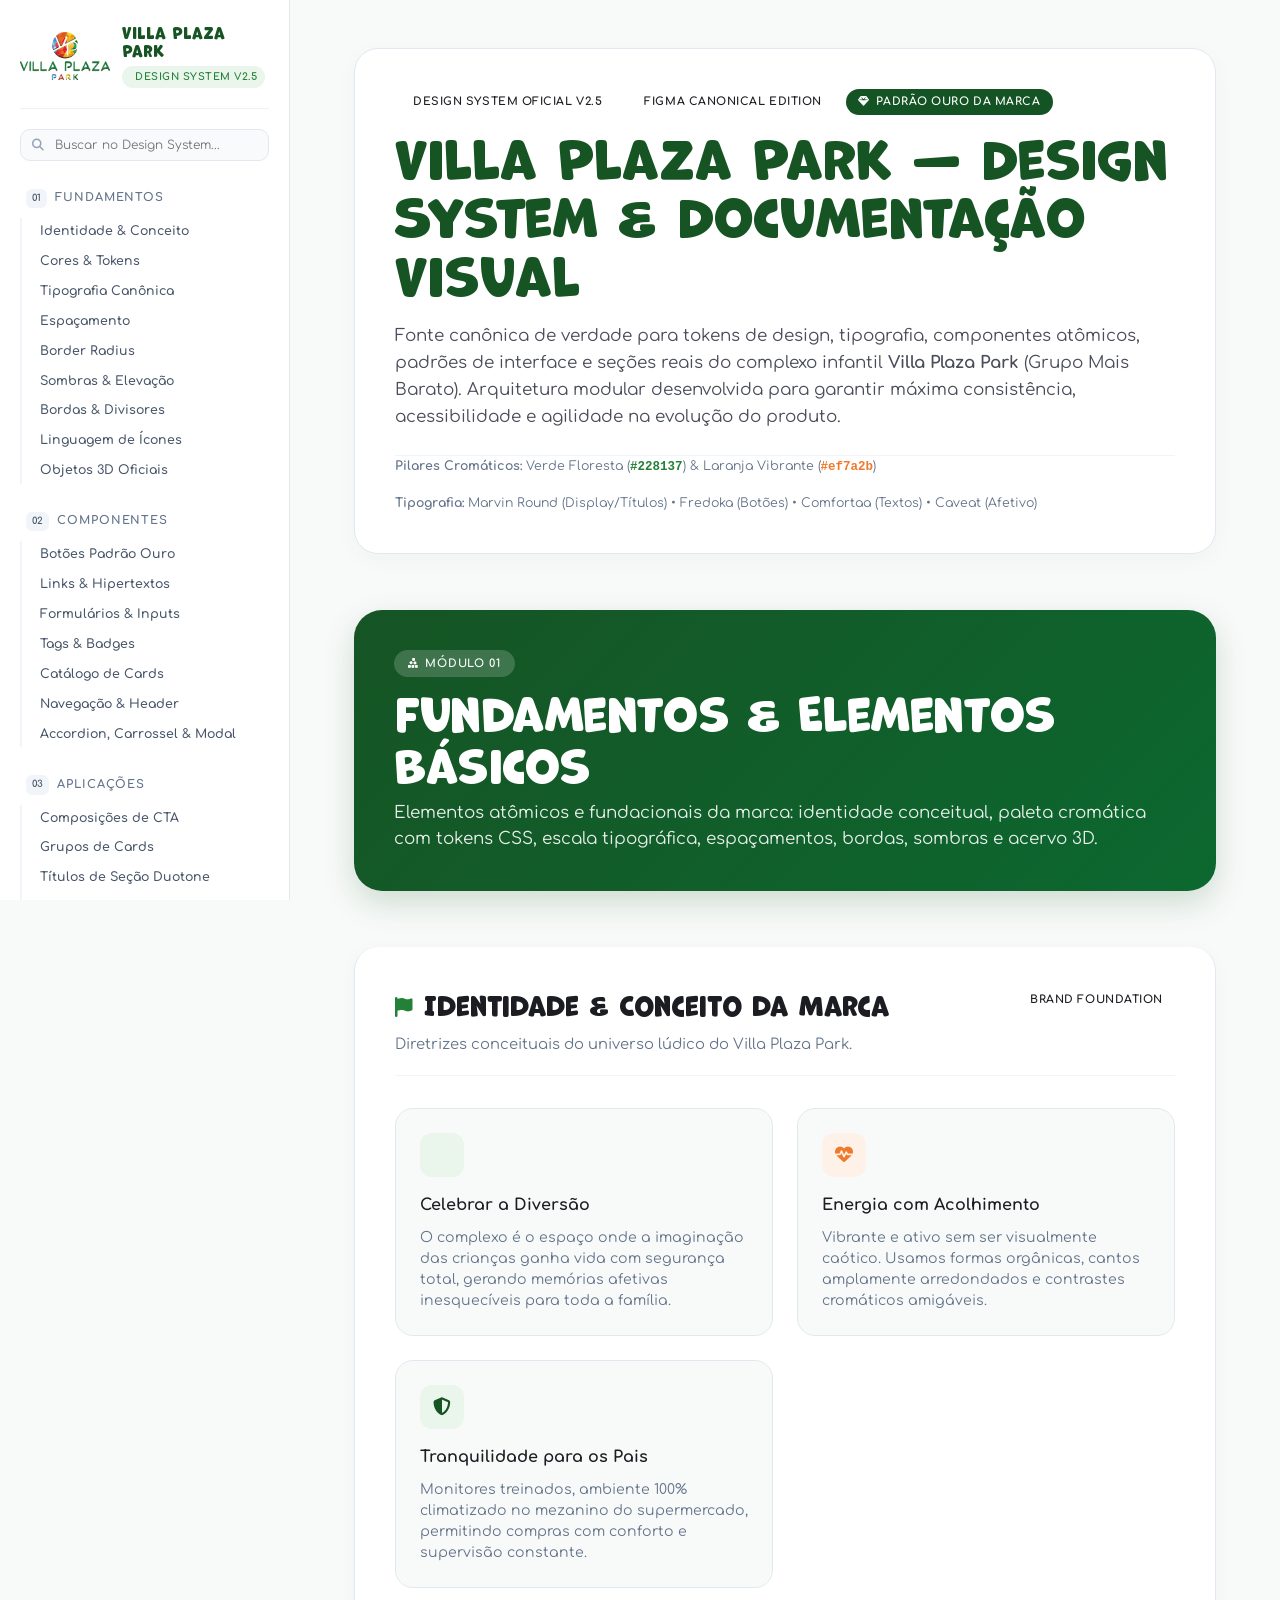
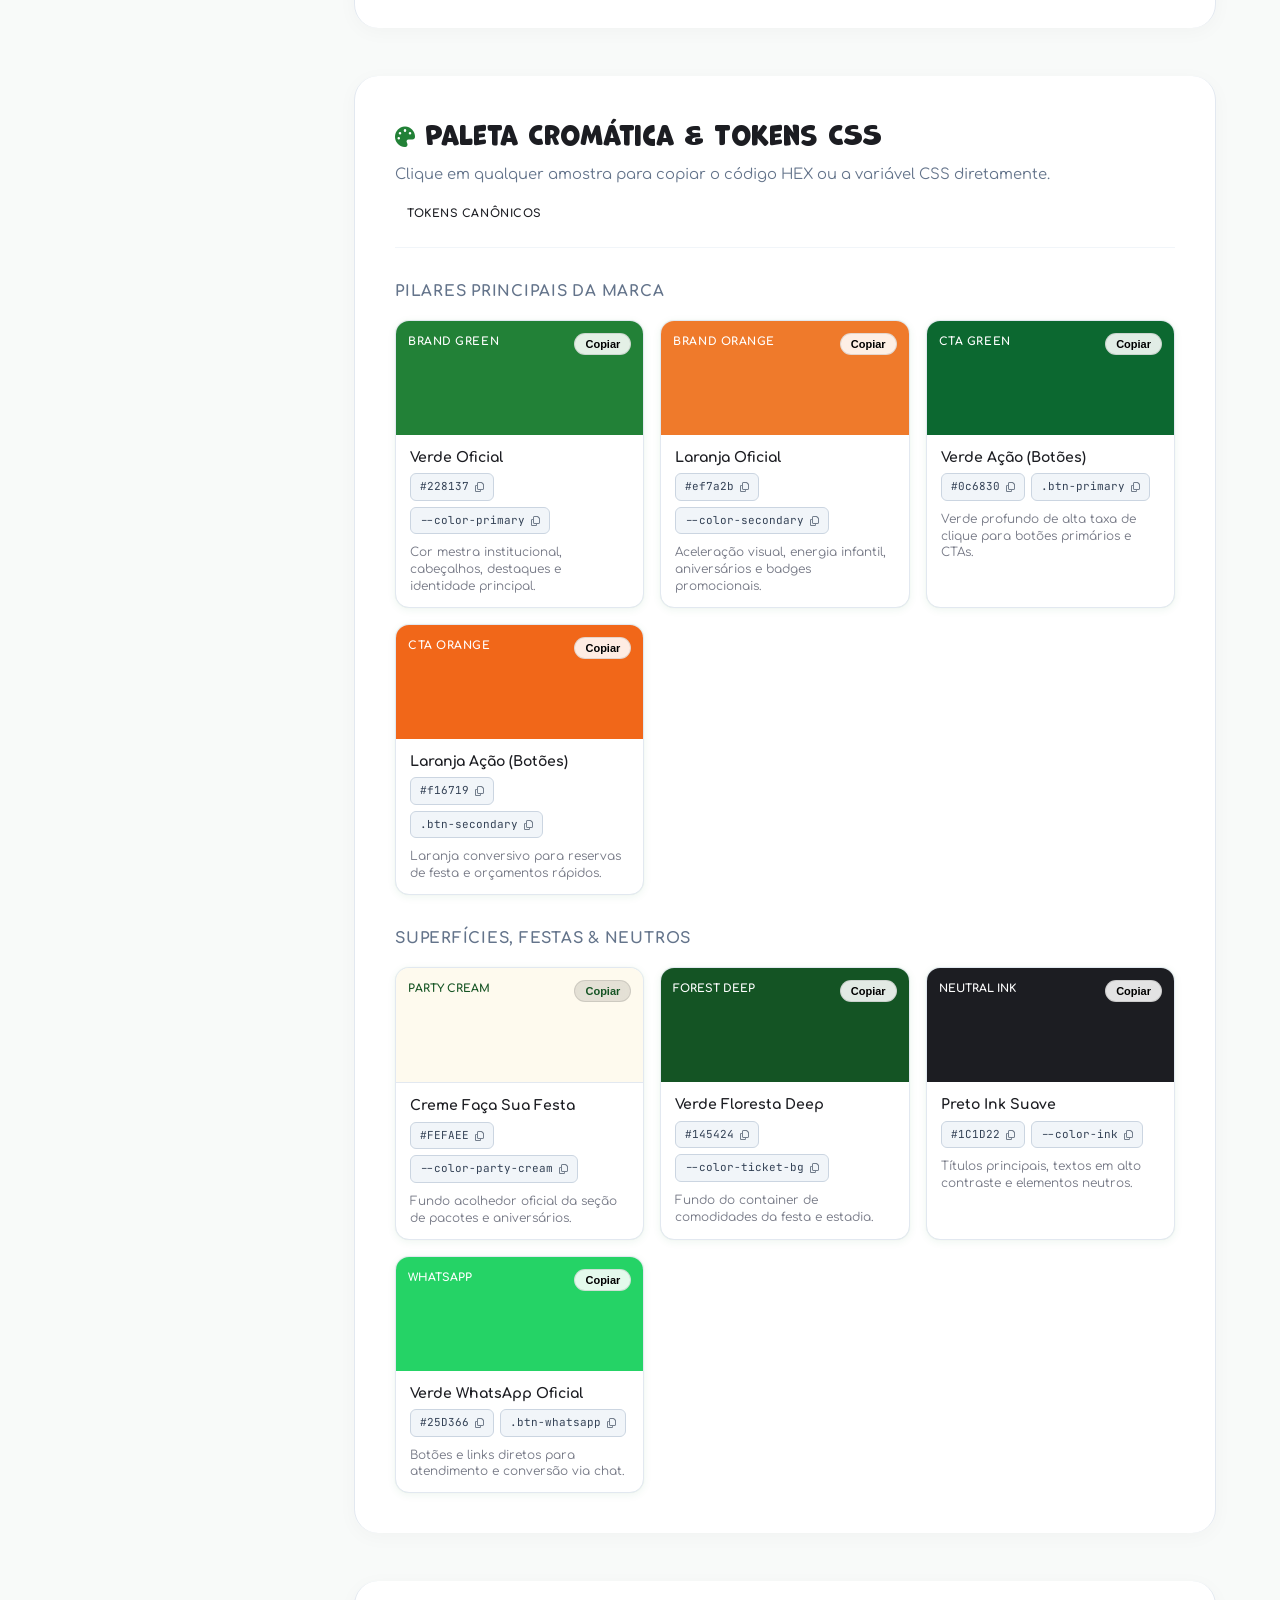
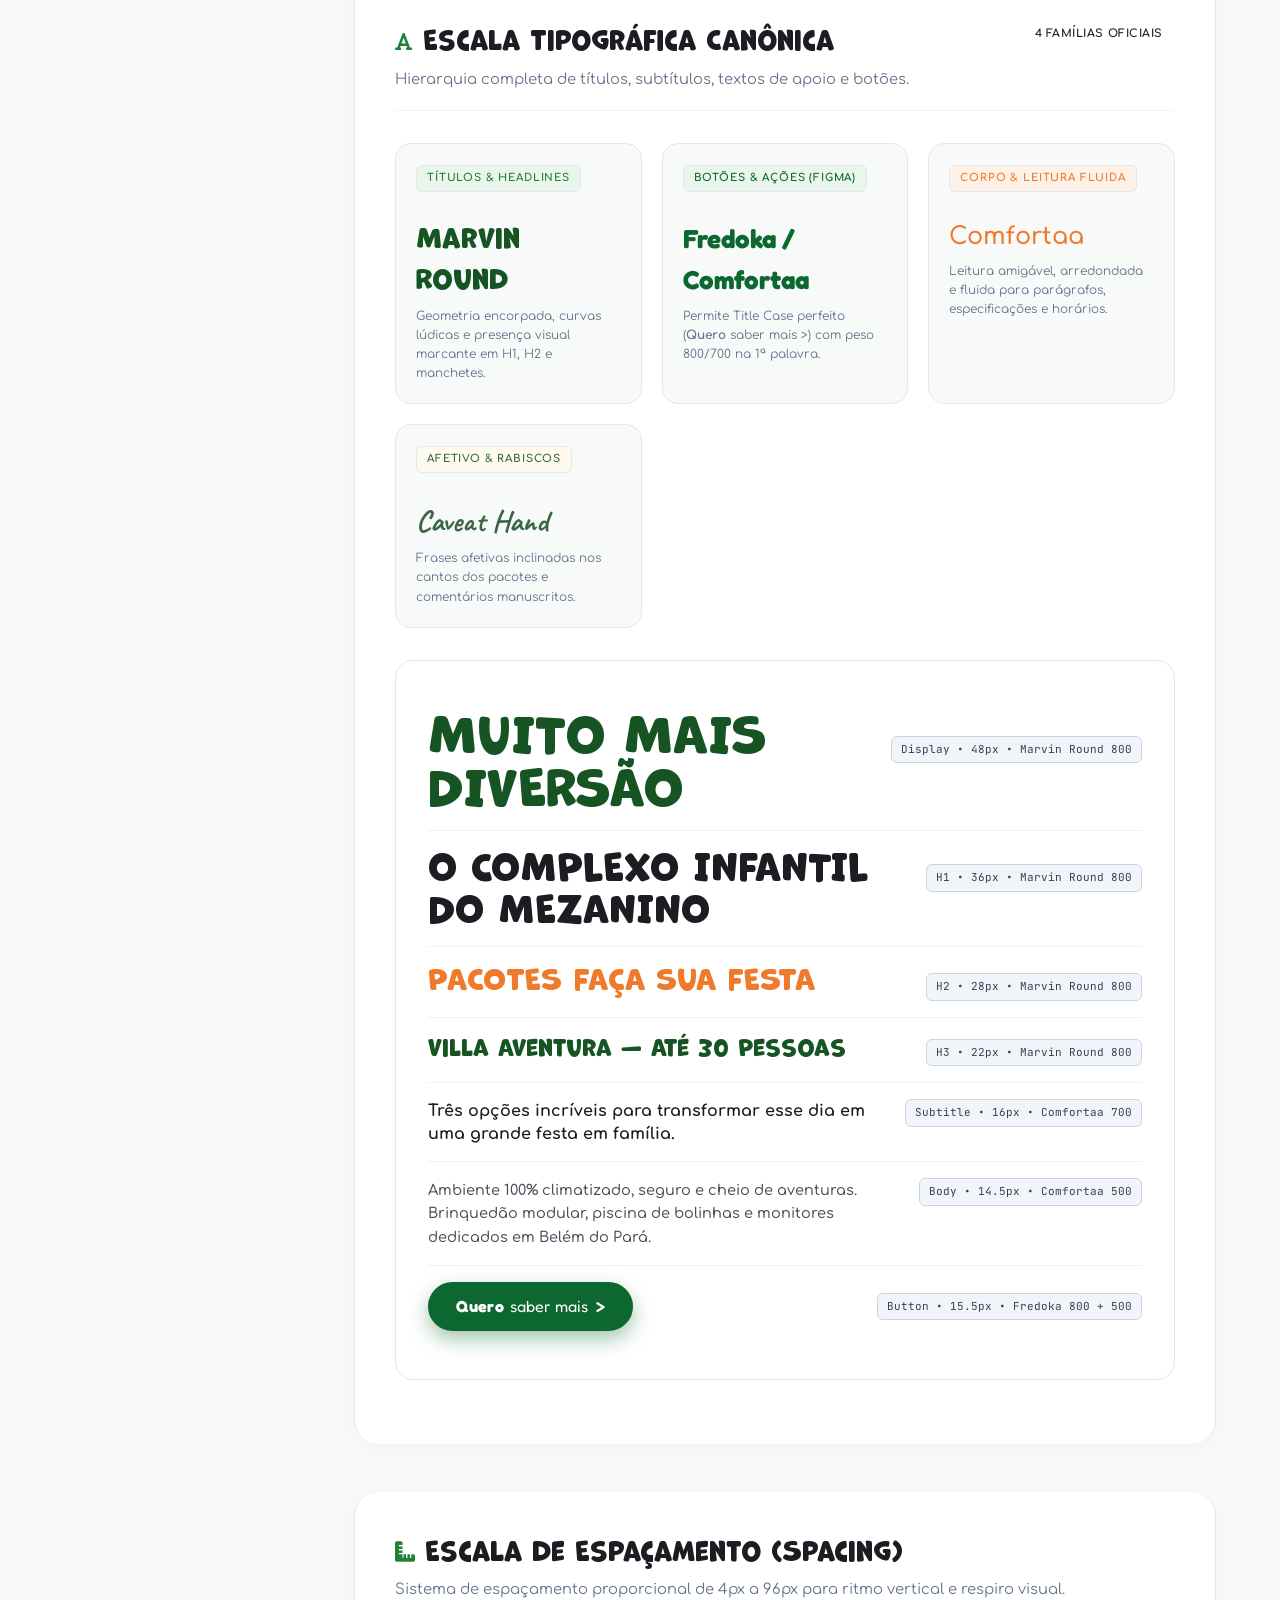
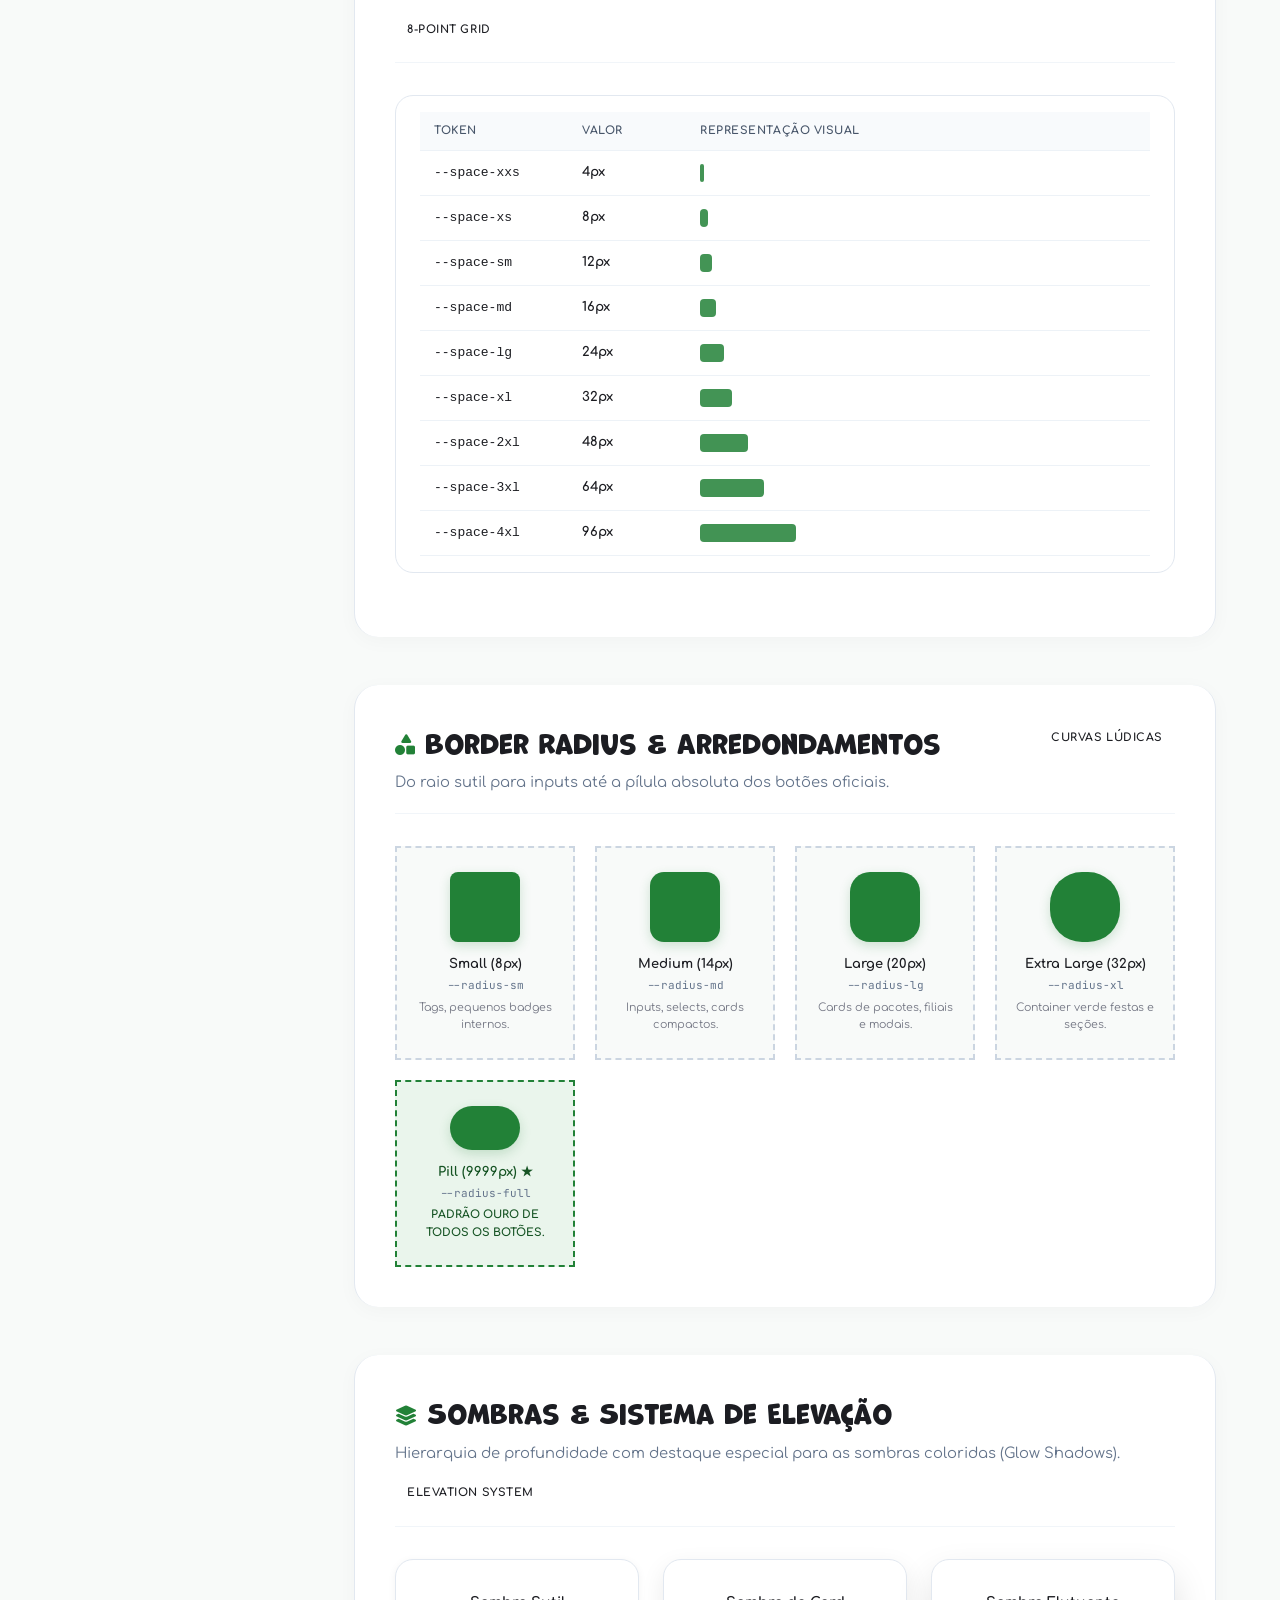
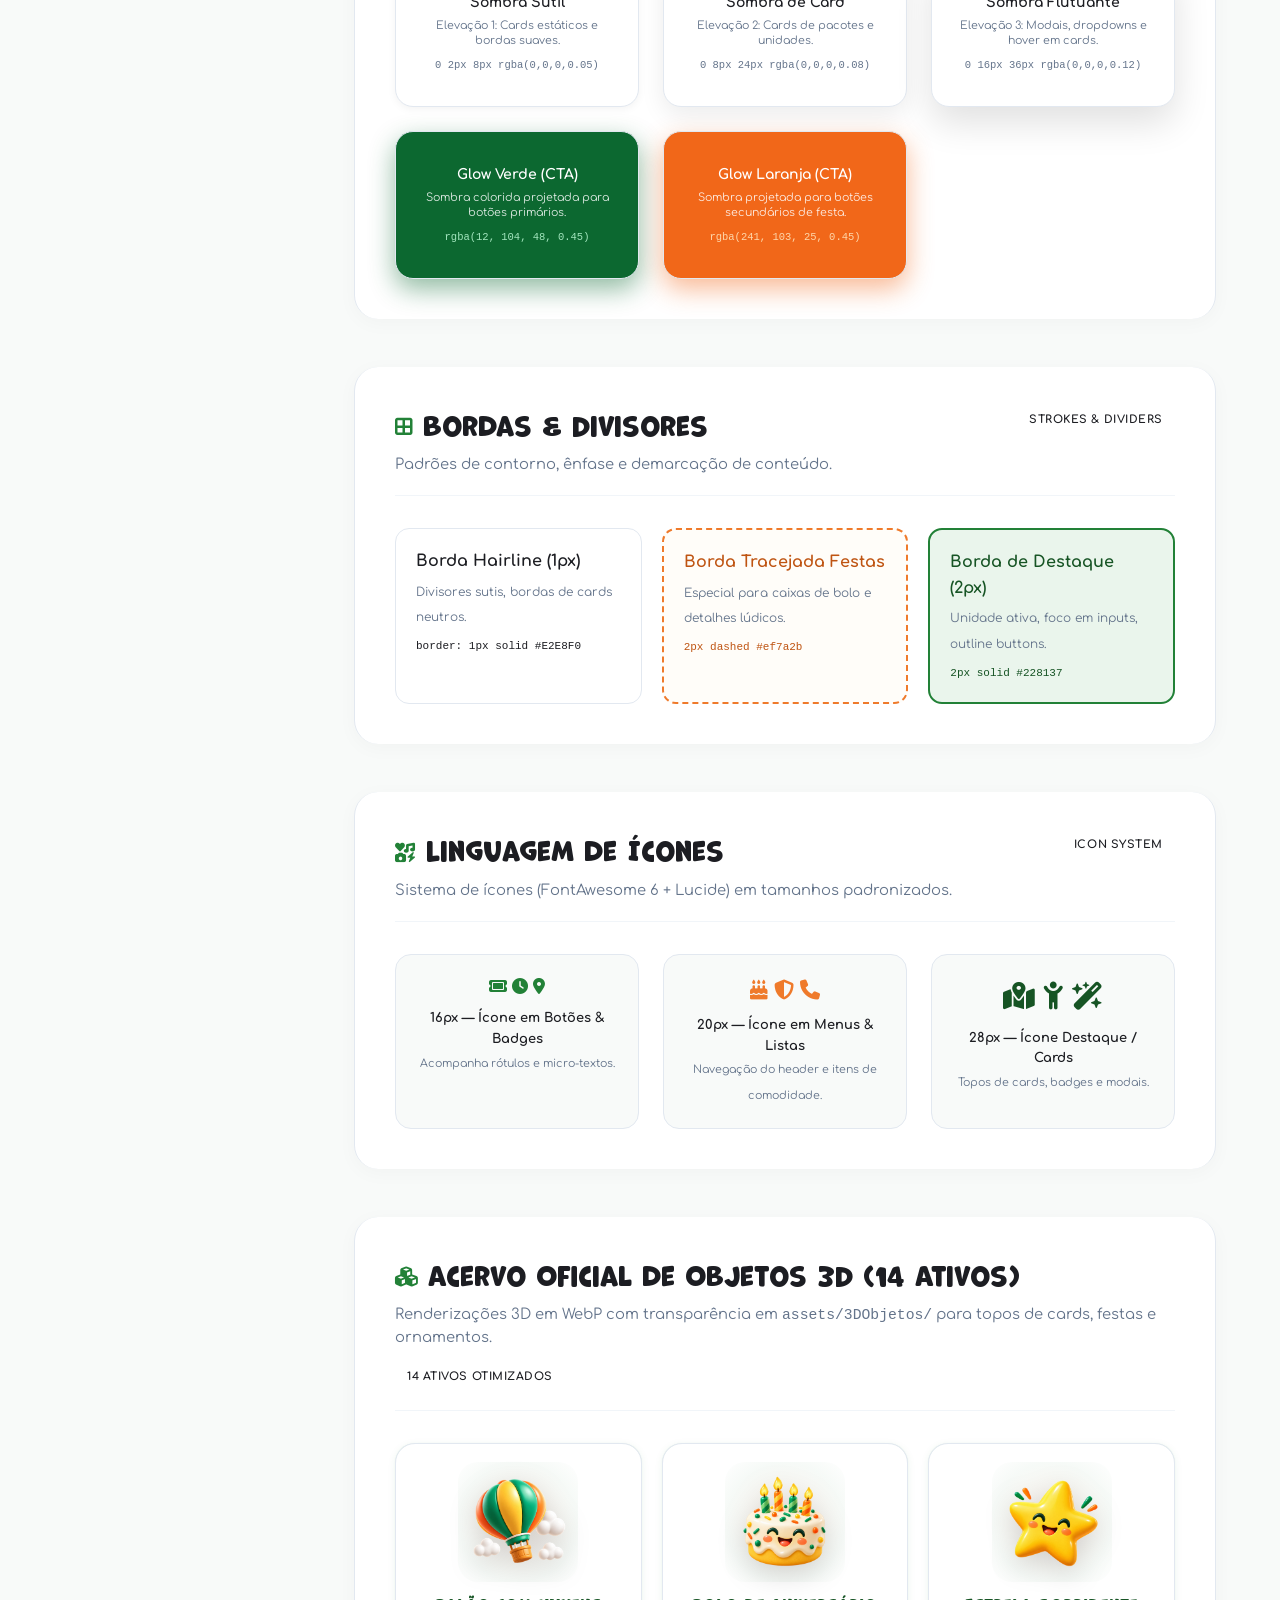
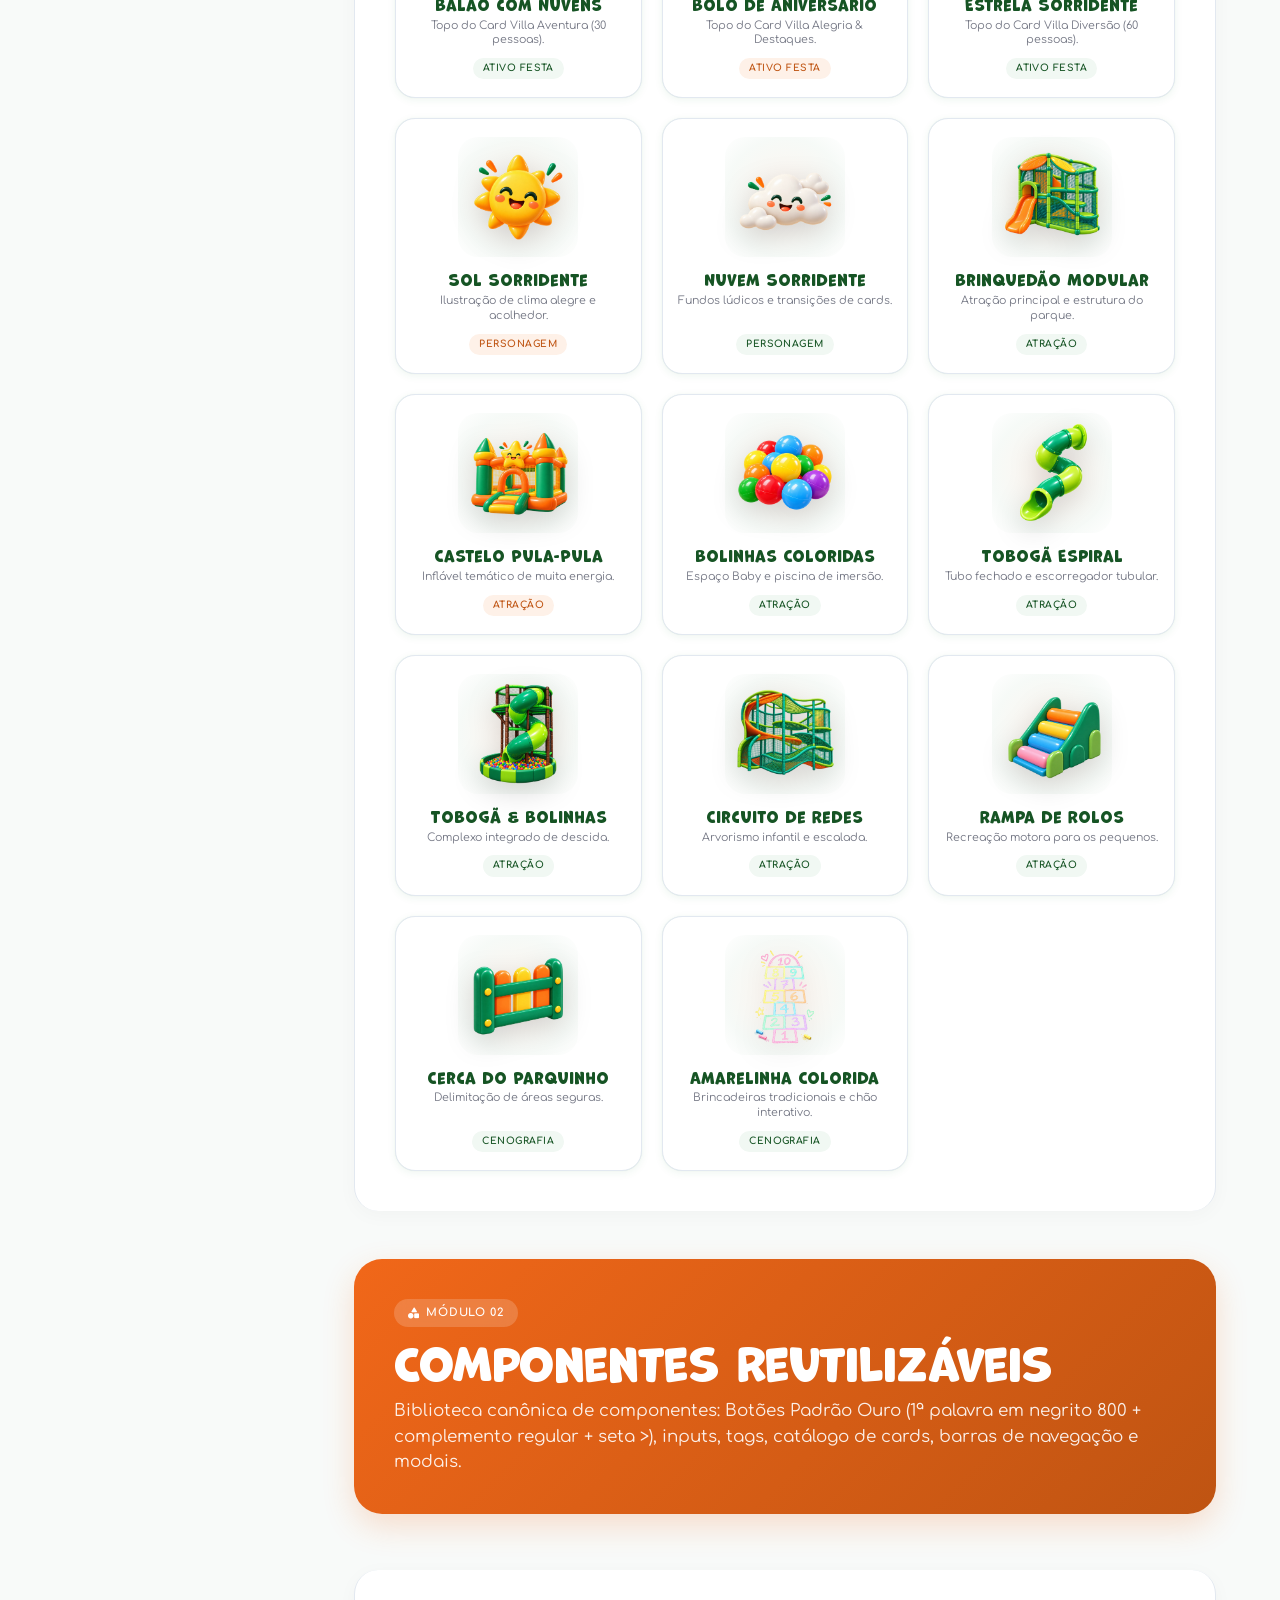
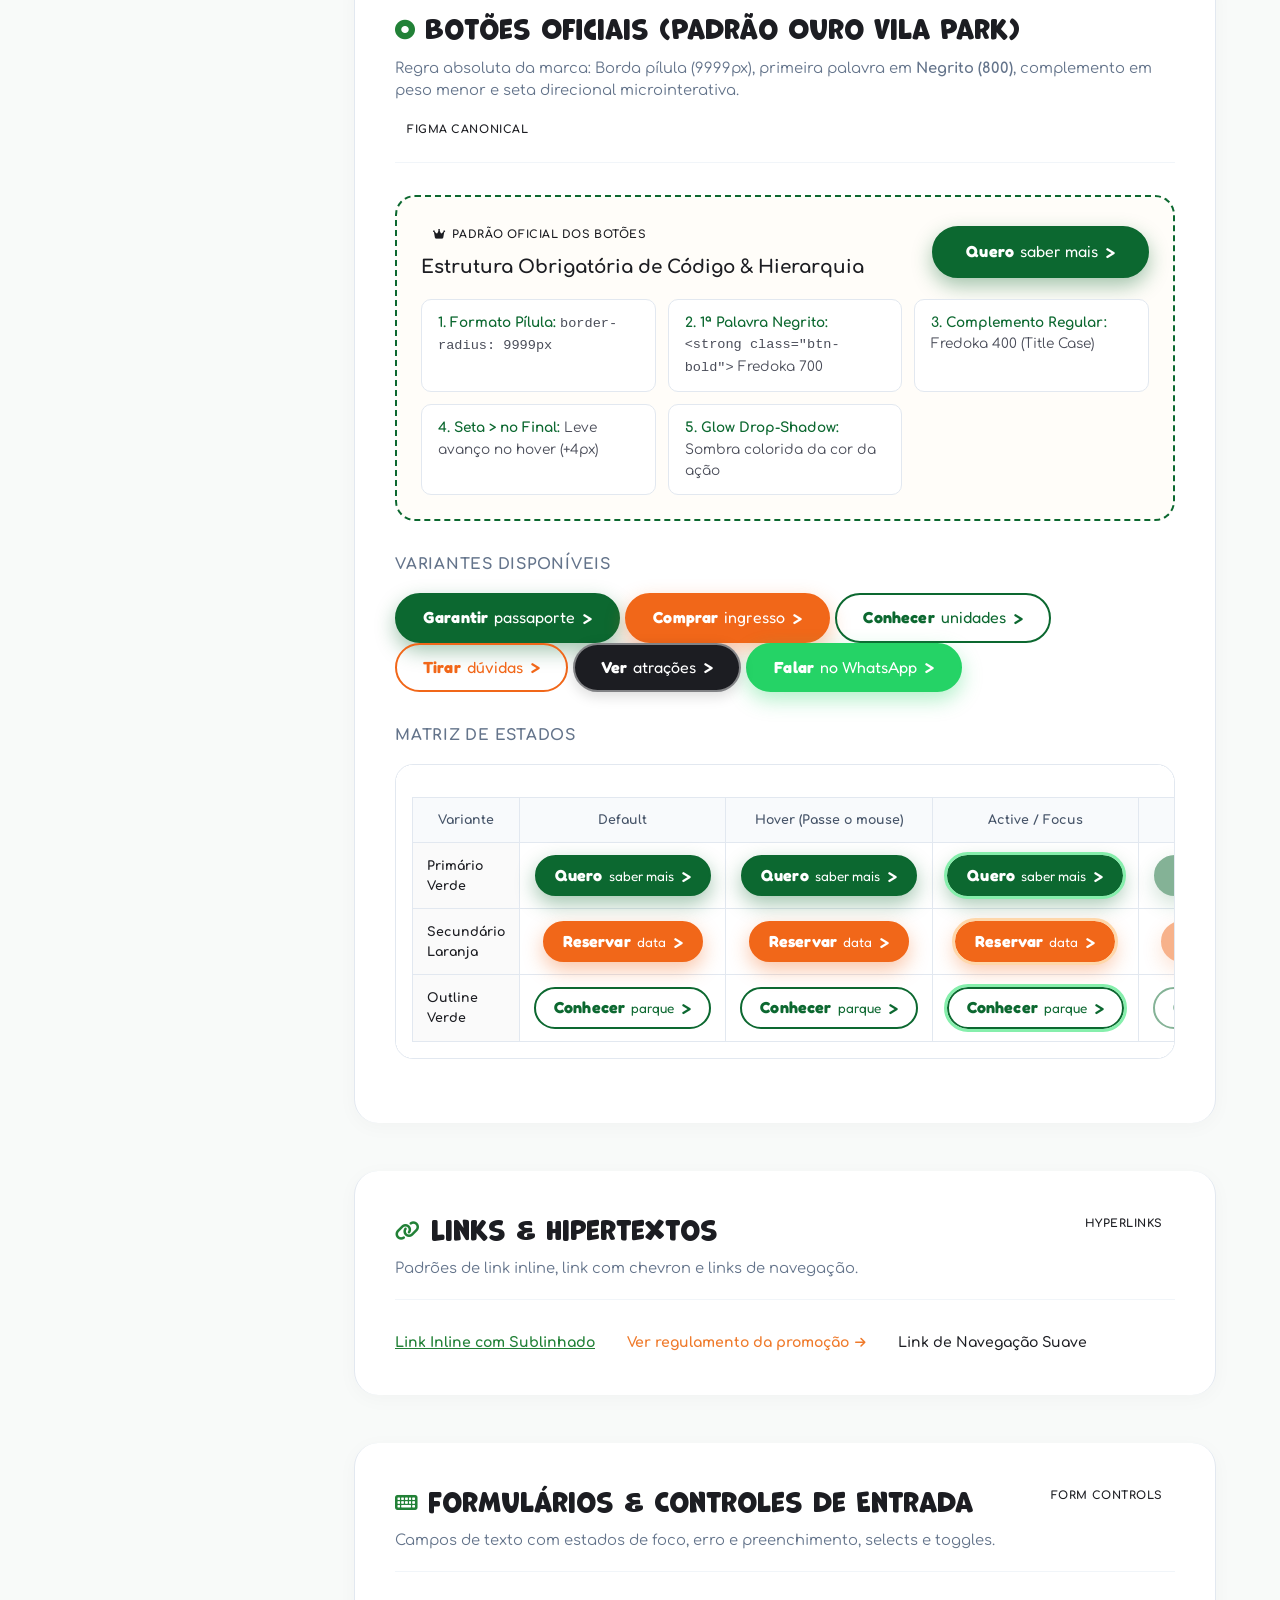
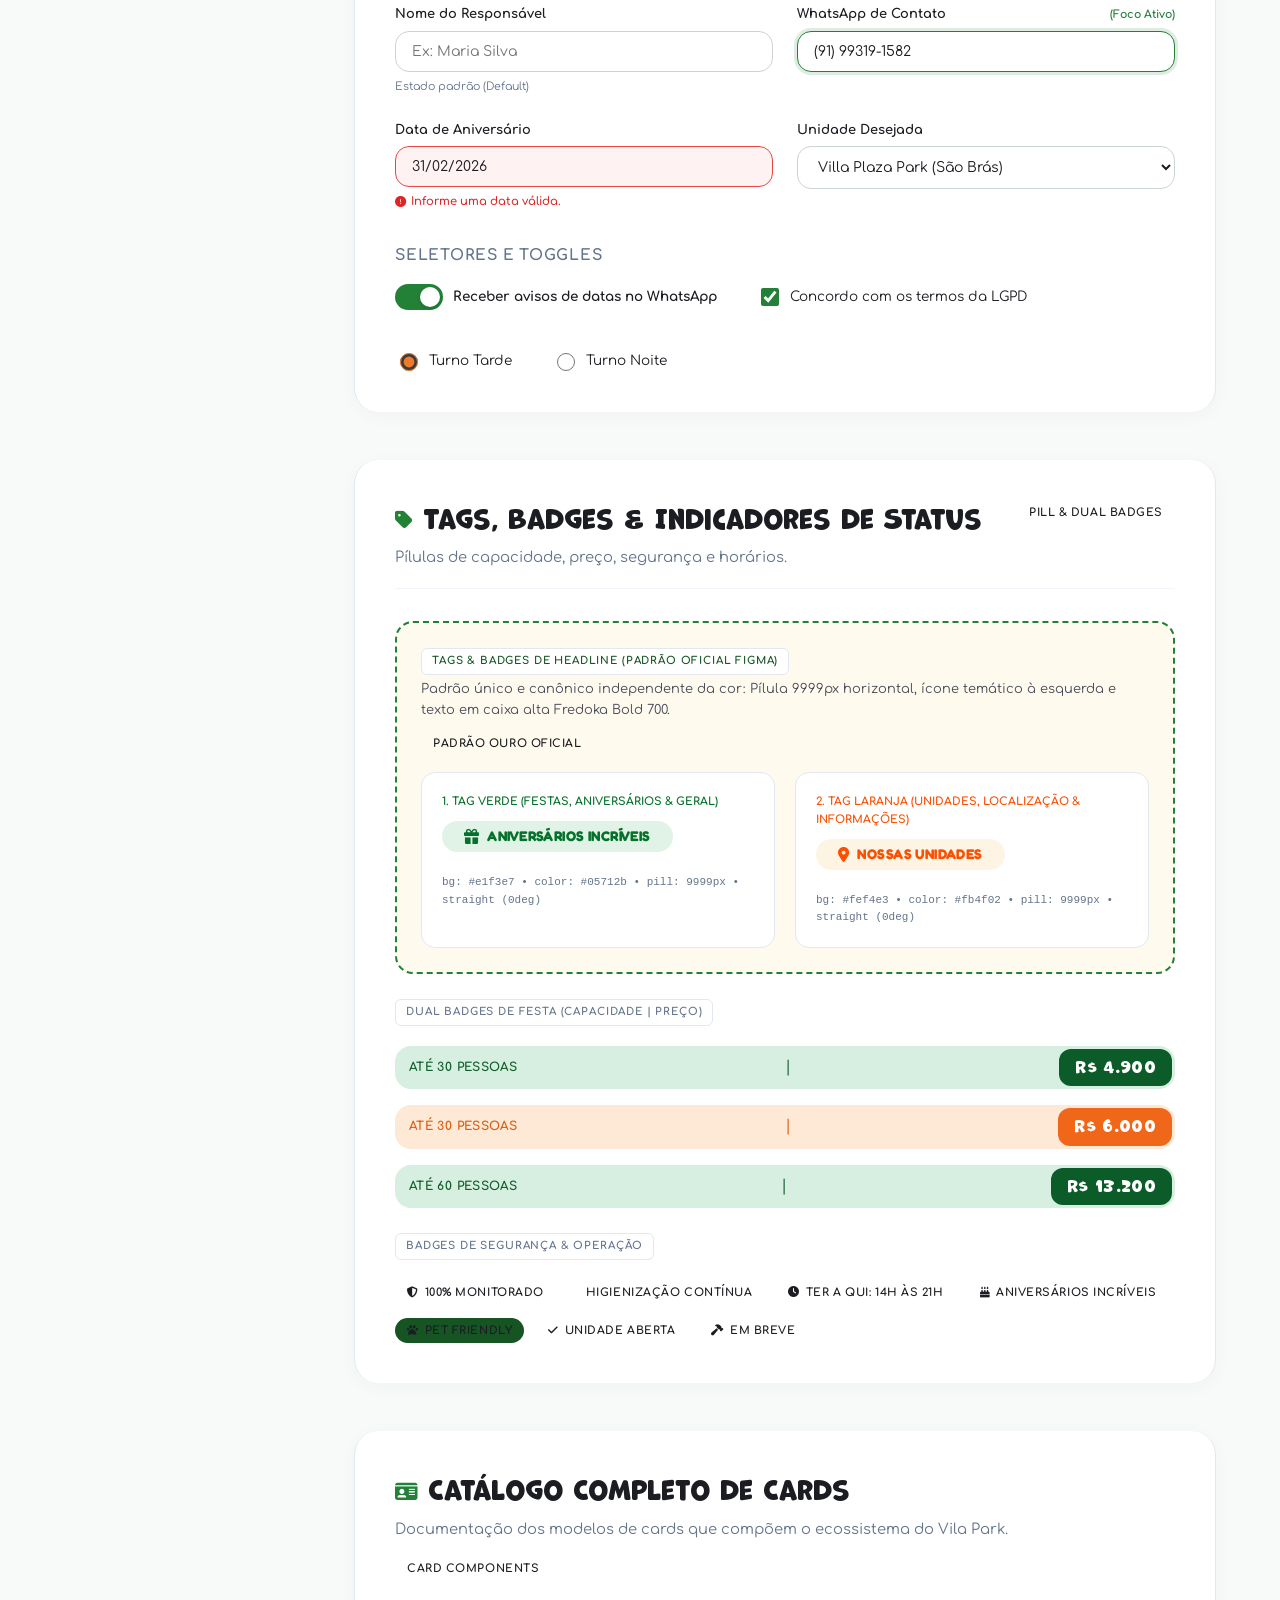
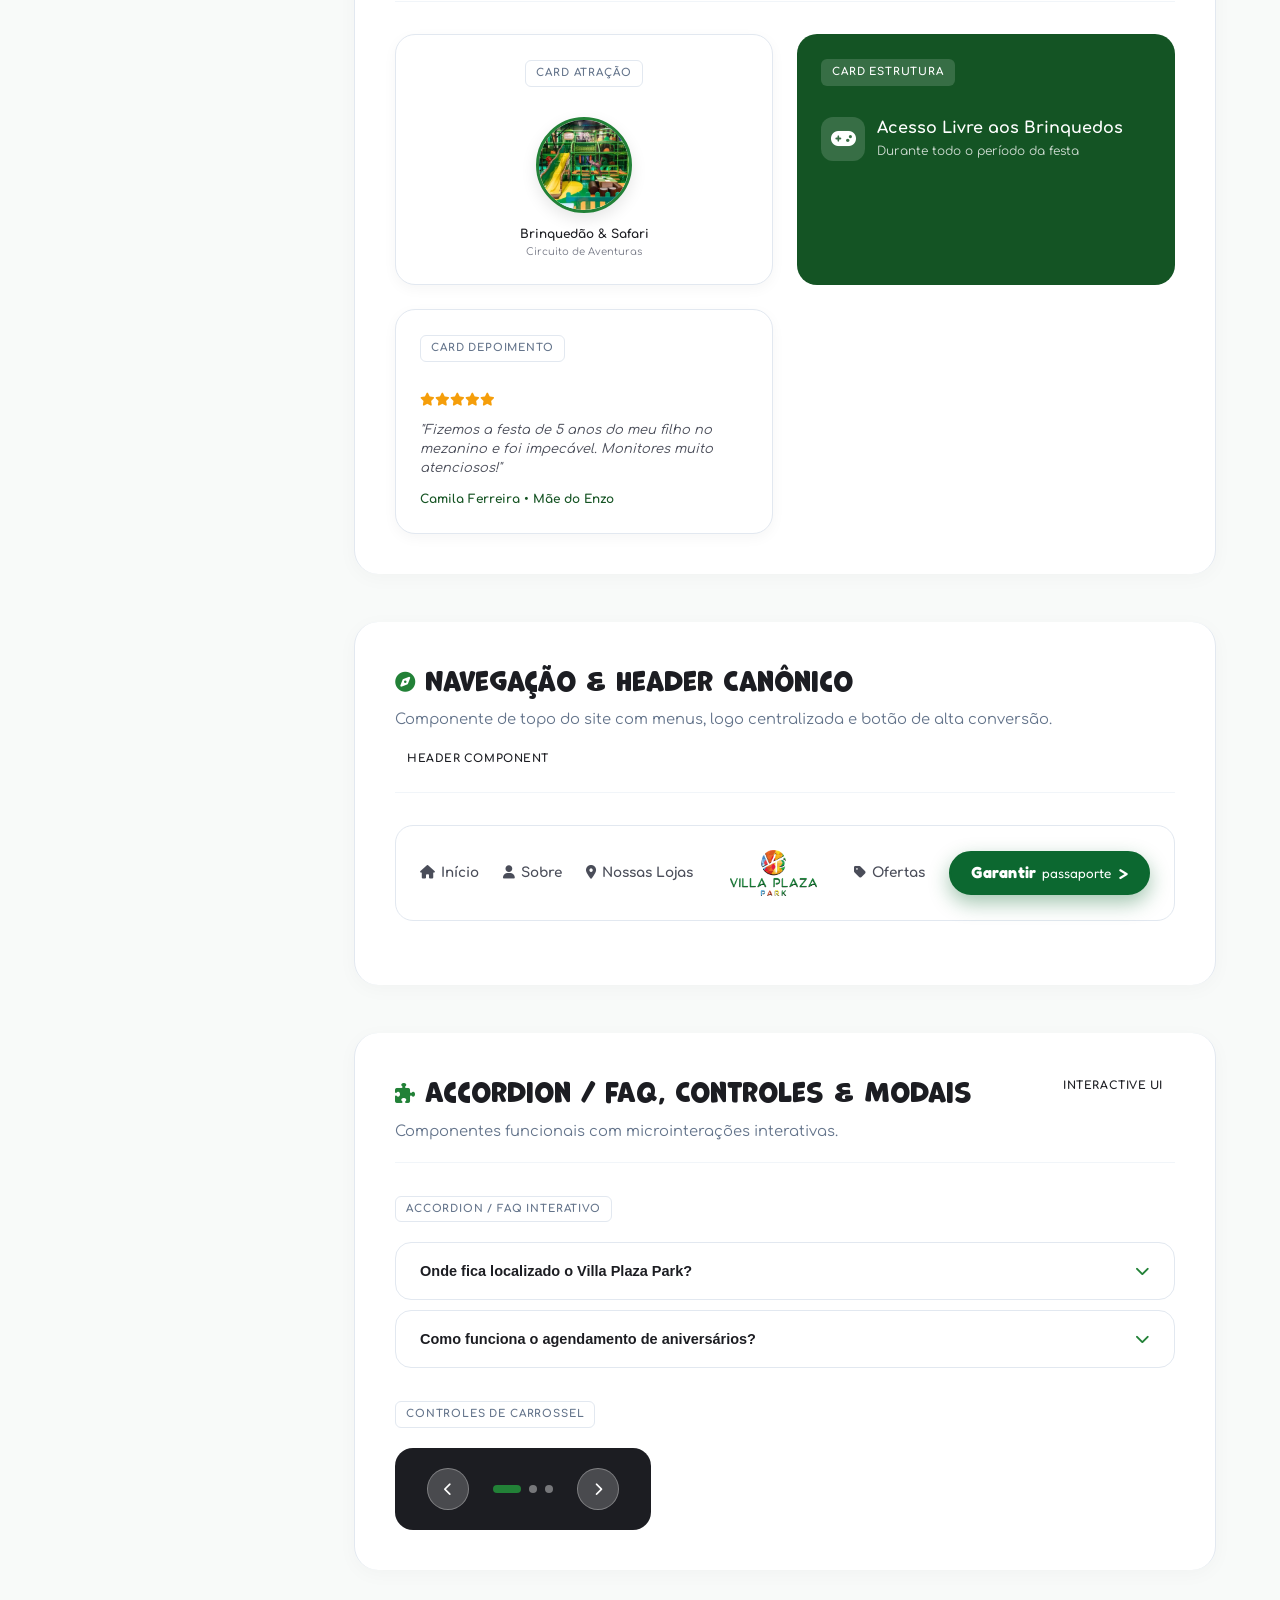
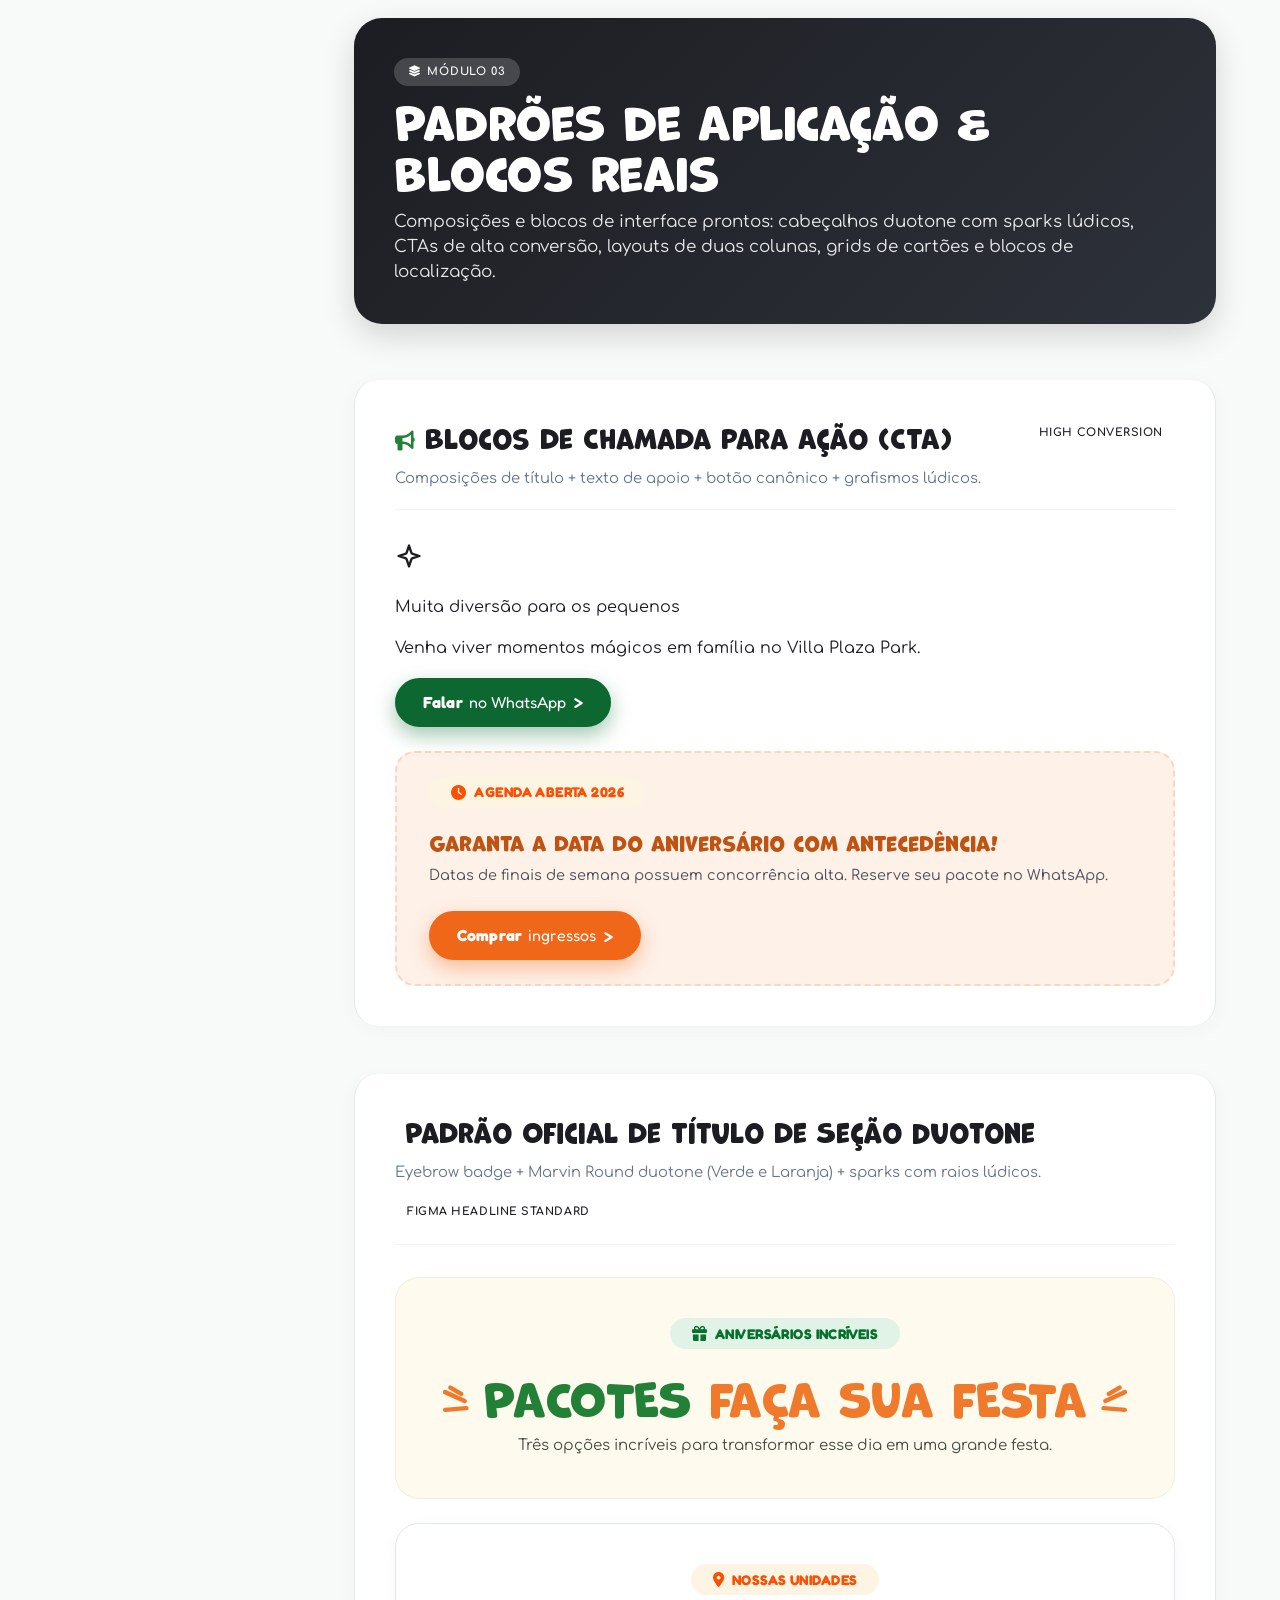
==== design-system-preview.html @ 0b5823f9 "feat(design-system): padronizacao canonica completa de tags, duotone headlines, passaportes e festas" ====
<!DOCTYPE html>
<html lang="pt-BR">
<head>
  <meta charset="UTF-8">
  <meta name="viewport" content="width=device-width, initial-scale=1.0">
  <title>Villa Plaza Park — Design System & Documentação Oficial</title>
  
  <!-- Favicons -->
  <link rel="icon" type="image/x-icon" href="favicon.ico">
  <link rel="icon" type="image/png" sizes="32x32" href="assets/Logos/monograma-vp.png">
  <link rel="apple-touch-icon" href="assets/Logos/monograma-vp.png">
  
  <!-- Fontes Oficiais: Google Fonts (Comfortaa + Fredoka + Caveat) & Font-face Marvin Round -->
  <link rel="preconnect" href="https://fonts.googleapis.com">
  <link rel="preconnect" href="https://fonts.gstatic.com" crossorigin>
  <link href="https://fonts.googleapis.com/css2?family=Caveat:wght@600;700&family=Comfortaa:wght@400;500;600;700;800&family=Fredoka:wght@400;500;600;700&family=JetBrains+Mono:wght@400;600&display=swap" rel="stylesheet">
  
  <!-- CSS Canônico do Design System -->
  <link rel="stylesheet" href="src/css/design-system.css">
  
  <!-- Font Awesome 6 Icons -->
  <link rel="stylesheet" href="https://cdnjs.cloudflare.com/ajax/libs/font-awesome/6.5.1/css/all.min.css">
  
  <style>
    @font-face {
      font-family: 'Marvin Round';
      src: url('src/fonts/Marvin-Round.woff2') format('woff2'),
           local('Marvin Round'), local('Marvin-Round');
      font-weight: 400 900;
      font-style: normal;
      font-display: swap;
    }

    html {
      scroll-behavior: smooth;
    }

    body {
      background-color: var(--color-canvas, #F8FAF9);
      color: var(--color-ink, #1C1D22);
      font-family: var(--font-sans, 'Comfortaa', cursive, sans-serif);
      margin: 0;
      padding: 0;
      line-height: 1.6;
      overflow-x: hidden;
      max-width: 100vw;
    }
  </style>
</head>
<body>

  <!-- TOPBAR MOBILE -->
  <div class="ds-mobile-topbar">
    <div class="ds-mobile-brand">
      <img src="assets/Logos/logo-villa-plaza-park.png" alt="Villa Plaza Park">
      <span>Design System</span>
    </div>
    <button type="button" class="ds-mobile-menu-btn" onclick="toggleSidebar()" aria-label="Abrir Menu">
      <i class="fa-solid fa-bars"></i>
    </button>
  </div>

  <!-- BACKDROP MOBILE -->
  <div class="ds-sidebar-backdrop" id="dsSidebarBackdrop" onclick="toggleSidebar()"></div>

  <!-- LAYOUT PRINCIPAL: SIDEBAR + CONTEÚDO -->
  <div class="ds-app-layout">

    <!-- ====================================================================
         SIDEBAR FIXA (DESKTOP)
         ==================================================================== -->
    <aside class="ds-sidebar" id="dsSidebar">
      <div class="ds-sidebar-brand">
        <a href="#inicio" class="ds-sidebar-logo-wrap">
          <img src="assets/Logos/logo-villa-plaza-park.png" alt="Villa Plaza Park" class="ds-sidebar-logo">
          <div>
            <div class="ds-sidebar-brand-title">Villa Plaza Park</div>
            <span class="ds-sidebar-ver"><i class="fa-solid fa-shield-check"></i> Design System v2.5</span>
          </div>
        </a>
      </div>

      <!-- BUSCA RÁPIDA -->
      <div class="ds-sidebar-search">
        <i class="fa-solid fa-magnifying-glass"></i>
        <input type="text" id="dsSearchInput" placeholder="Buscar no Design System..." oninput="filterDesignSystem(this.value)">
      </div>

      <!-- NAVEGAÇÃO DOS 5 MÓDULOS -->
      <nav class="ds-sidebar-nav">
        
        <!-- 01 FUNDAMENTOS -->
        <div class="ds-nav-group">
          <a href="#mod-fundamentos" class="ds-nav-group-title">
            <span class="ds-num-pill">01</span> Fundamentos
          </a>
          <ul class="ds-nav-sub">
            <li><a href="#identidade" class="ds-sub-link">Identidade & Conceito</a></li>
            <li><a href="#cores" class="ds-sub-link">Cores & Tokens</a></li>
            <li><a href="#tipografia" class="ds-sub-link">Tipografia Canônica</a></li>
            <li><a href="#espacamento" class="ds-sub-link">Espaçamento</a></li>
            <li><a href="#raios" class="ds-sub-link">Border Radius</a></li>
            <li><a href="#sombras" class="ds-sub-link">Sombras & Elevação</a></li>
            <li><a href="#bordas" class="ds-sub-link">Bordas & Divisores</a></li>
            <li><a href="#icones" class="ds-sub-link">Linguagem de Ícones</a></li>
            <li><a href="#objetos-3d" class="ds-sub-link">Objetos 3D Oficiais</a></li>
          </ul>
        </div>

        <!-- 02 COMPONENTES -->
        <div class="ds-nav-group">
          <a href="#mod-componentes" class="ds-nav-group-title">
            <span class="ds-num-pill">02</span> Componentes
          </a>
          <ul class="ds-nav-sub">
            <li><a href="#botoes" class="ds-sub-link">Botões Padrão Ouro</a></li>
            <li><a href="#links" class="ds-sub-link">Links & Hipertextos</a></li>
            <li><a href="#inputs" class="ds-sub-link">Formulários & Inputs</a></li>
            <li><a href="#badges" class="ds-sub-link">Tags & Badges</a></li>
            <li><a href="#cards" class="ds-sub-link">Catálogo de Cards</a></li>
            <li><a href="#navegacao" class="ds-sub-link">Navegação & Header</a></li>
            <li><a href="#outros-componentes" class="ds-sub-link">Accordion, Carrossel & Modal</a></li>
          </ul>
        </div>

        <!-- 03 APLICAÇÕES -->
        <div class="ds-nav-group">
          <a href="#mod-aplicacoes" class="ds-nav-group-title">
            <span class="ds-num-pill">03</span> Aplicações
          </a>
          <ul class="ds-nav-sub">
            <li><a href="#blocos-cta" class="ds-sub-link">Composições de CTA</a></li>
            <li><a href="#card-groups" class="ds-sub-link">Grupos de Cards</a></li>
            <li><a href="#titulos-secao" class="ds-sub-link">Títulos de Seção Duotone</a></li>
            <li><a href="#duas-colunas" class="ds-sub-link">Conteúdo em Duas Colunas</a></li>
            <li><a href="#bloco-precos" class="ds-sub-link">Preços & Estadia</a></li>
            <li><a href="#bloco-depoimentos" class="ds-sub-link">Depoimentos & Avaliações</a></li>
            <li><a href="#bloco-localizacao" class="ds-sub-link">Cards de Unidades</a></li>
          </ul>
        </div>

        <!-- 04 SEÇÕES DO SITE -->
        <div class="ds-nav-group">
          <a href="#mod-secoes" class="ds-nav-group-title">
            <span class="ds-num-pill">04</span> Seções do Site
          </a>
          <ul class="ds-nav-sub">
            <li><a href="#secao-hero" class="ds-sub-link">Hero Carousel</a></li>
            <li><a href="#secao-categorias" class="ds-sub-link">10 Atrações Circulares</a></li>
            <li><a href="#secao-festas" class="ds-sub-link">Pacotes Faça Sua Festa</a></li>
            <li><a href="#secao-estrutura" class="ds-sub-link">Estrutura da Festa (11 Itens)</a></li>
            <li><a href="#secao-estadia" class="ds-sub-link">Valores por Estadia</a></li>
            <li><a href="#secao-figma" class="ds-sub-link">Galeria de Telas do Figma</a></li>
            <li><a href="#secao-footer" class="ds-sub-link">Footer Oficial</a></li>
          </ul>
        </div>

        <!-- 05 DIRETRIZES -->
        <div class="ds-nav-group">
          <a href="#mod-diretrizes" class="ds-nav-group-title">
            <span class="ds-num-pill">05</span> Diretrizes
          </a>
          <ul class="ds-nav-sub">
            <li><a href="#faca" class="ds-sub-link">Faça (Do's)</a></li>
            <li><a href="#evite" class="ds-sub-link">Evite (Don'ts)</a></li>
            <li><a href="#tokens-tabela" class="ds-sub-link">Tabela de Tokens CSS</a></li>
          </ul>
        </div>

      </nav>

      <div class="ds-sidebar-footer">
        <a href="index.html" target="_blank" class="ds-sidebar-site-link">
          <i class="fa-solid fa-arrow-up-right-from-square"></i> Ver Site ao Vivo
        </a>
      </div>
    </aside>

    <!-- ====================================================================
         CONTEÚDO PRINCIPAL DOCUMENTADO (5 MÓDULOS)
         ==================================================================== -->
    <main class="ds-main-wrap" id="inicio">

      <!-- BANNER DE BOAS-VINDAS / INTRODUÇÃO DO DESIGN SYSTEM -->
      <div style="background: #ffffff; border-radius: 24px; padding: 2.5rem; margin-bottom: 3.5rem; border: 1px solid #E2E8F0; box-shadow: 0 6px 24px rgba(0,0,0,0.03);">
        <div style="display: flex; gap: 0.75rem; flex-wrap: wrap; margin-bottom: 1rem;">
          <span class="ds-badge badge-green"><i class="fa-solid fa-shield-check"></i> Design System Oficial v2.5</span>
          <span class="ds-badge badge-orange"><i class="fa-solid fa-sparkles"></i> Figma Canonical Edition</span>
          <span class="ds-badge" style="background: #145424; color: white;"><i class="fa-solid fa-gem"></i> Padrão Ouro da Marca</span>
        </div>
        <h1 style="font-family: var(--font-display, 'Marvin Round', cursive, sans-serif); font-size: clamp(2.2rem, 4vw, 3.2rem); font-weight: 800; color: #165424; margin: 0 0 1rem; line-height: 1.15;">
          Villa Plaza Park — Design System &amp; Documentação Visual
        </h1>
        <p style="font-size: 1.05rem; color: #4A4D59; max-width: 860px; margin: 0 0 1.5rem; line-height: 1.6;">
          Fonte canônica de verdade para tokens de design, tipografia, componentes atômicos, padrões de interface e seções reais do complexo infantil <strong>Villa Plaza Park</strong> (Grupo Mais Barato). Arquitetura modular desenvolvida para garantir máxima consistência, acessibilidade e agilidade na evolução do produto.
        </p>
        <div style="display: flex; gap: 1rem; flex-wrap: wrap; align-items: center; border-top: 1px solid #F1F5F9; pt: 1.25rem; margin-top: 1.25rem;">
          <div style="font-size: 12.5px; color: #64748B;">
            <strong>Pilares Cromáticos:</strong> Verde Floresta (<code style="color: #228137; font-weight: bold;">#228137</code>) &amp; Laranja Vibrante (<code style="color: #ef7a2b; font-weight: bold;">#ef7a2b</code>)
          </div>
          <div style="font-size: 12.5px; color: #64748B;">
            <strong>Tipografia:</strong> Marvin Round (Display/Títulos) • Fredoka (Botões) • Comfortaa (Textos) • Caveat (Afetivo)
          </div>
        </div>
      </div>

      <!-- ====================================================================
           01 — FUNDAMENTOS / ELEMENTOS BÁSICOS
           ==================================================================== -->
      <div id="mod-fundamentos" class="ds-module-header">
        <span class="ds-module-num"><i class="fa-solid fa-cubes-stacked"></i> Módulo 01</span>
        <h2 class="ds-module-title">Fundamentos &amp; Elementos Básicos</h2>
        <p class="ds-module-desc">Elementos atômicos e fundacionais da marca: identidade conceitual, paleta cromática com tokens CSS, escala tipográfica, espaçamentos, bordas, sombras e acervo 3D.</p>
      </div>

      <!-- 1.1 IDENTIDADE DA MARCA -->
      <section id="identidade" class="ds-doc-section">
        <div class="ds-doc-section-head">
          <div>
            <h3 class="ds-doc-title"><i class="fa-solid fa-flag"></i> Identidade &amp; Conceito da Marca</h3>
            <p class="ds-doc-desc">Diretrizes conceituais do universo lúdico do Villa Plaza Park.</p>
          </div>
          <span class="ds-badge badge-green">Brand Foundation</span>
        </div>

        <div style="display: grid; grid-template-columns: repeat(auto-fit, minmax(260px, 1fr)); gap: 1.5rem;">
          <div style="background: #F8FAF9; border-radius: 18px; padding: 1.5rem; border: 1px solid #E2E8F0;">
            <div style="width: 44px; height: 44px; border-radius: 12px; background: #eaf5ec; color: #228137; display: flex; align-items: center; justify-content: center; font-size: 18px; margin-bottom: 1rem;">
              <i class="fa-solid fa-sparkles"></i>
            </div>
            <h4 style="font-weight: 800; color: #1C1D22; margin: 0 0 0.5rem; font-size: 1rem;">Celebrar a Diversão</h4>
            <p style="color: #64748B; font-size: 0.88rem; margin: 0; line-height: 1.5;">
              O complexo é o espaço onde a imaginação das crianças ganha vida com segurança total, gerando memórias afetivas inesquecíveis para toda a família.
            </p>
          </div>

          <div style="background: #F8FAF9; border-radius: 18px; padding: 1.5rem; border: 1px solid #E2E8F0;">
            <div style="width: 44px; height: 44px; border-radius: 12px; background: #fef1e8; color: #ef7a2b; display: flex; align-items: center; justify-content: center; font-size: 18px; margin-bottom: 1rem;">
              <i class="fa-solid fa-heart-pulse"></i>
            </div>
            <h4 style="font-weight: 800; color: #1C1D22; margin: 0 0 0.5rem; font-size: 1rem;">Energia com Acolhimento</h4>
            <p style="color: #64748B; font-size: 0.88rem; margin: 0; line-height: 1.5;">
              Vibrante e ativo sem ser visualmente caótico. Usamos formas orgânicas, cantos amplamente arredondados e contrastes cromáticos amigáveis.
            </p>
          </div>

          <div style="background: #F8FAF9; border-radius: 18px; padding: 1.5rem; border: 1px solid #E2E8F0;">
            <div style="width: 44px; height: 44px; border-radius: 12px; background: #eaf5ec; color: #165424; display: flex; align-items: center; justify-content: center; font-size: 18px; margin-bottom: 1rem;">
              <i class="fa-solid fa-shield-halved"></i>
            </div>
            <h4 style="font-weight: 800; color: #1C1D22; margin: 0 0 0.5rem; font-size: 1rem;">Tranquilidade para os Pais</h4>
            <p style="color: #64748B; font-size: 0.88rem; margin: 0; line-height: 1.5;">
              Monitores treinados, ambiente 100% climatizado no mezanino do supermercado, permitindo compras com conforto e supervisão constante.
            </p>
          </div>
        </div>
      </section>

      <!-- 1.2 CORES OFICIAIS -->
      <section id="cores" class="ds-doc-section">
        <div class="ds-doc-section-head">
          <div>
            <h3 class="ds-doc-title"><i class="fa-solid fa-palette"></i> Paleta Cromática &amp; Tokens CSS</h3>
            <p class="ds-doc-desc">Clique em qualquer amostra para copiar o código HEX ou a variável CSS diretamente.</p>
          </div>
          <span class="ds-badge badge-green">Tokens Canônicos</span>
        </div>

        <!-- PRIMÁRIAS E SECUNDÁRIAS -->
        <h4 style="font-size: 0.95rem; font-weight: 800; text-transform: uppercase; letter-spacing: 0.05em; color: #64748B; margin: 0 0 1rem;">
          Pilares Principais da Marca
        </h4>
        <div class="ds-palette-grid" style="margin-bottom: 2rem;">
          <!-- Verde Oficial -->
          <div class="ds-color-card">
            <div class="ds-color-swatch" style="background-color: #228137; color: white;">
              <span style="font-size: 11px; font-weight: 800; letter-spacing: 0.05em;">BRAND GREEN</span>
              <button class="ds-color-copy-btn" onclick="copyToken('#228137', 'Verde Oficial')">Copiar</button>
            </div>
            <div class="ds-color-info">
              <p class="ds-color-name">Verde Oficial</p>
              <div style="display: flex; gap: 6px; flex-wrap: wrap; margin-bottom: 6px;">
                <span class="ds-token-badge" onclick="copyToken('#228137', '#228137')">#228137 <i class="fa-regular fa-copy"></i></span>
                <span class="ds-token-badge" onclick="copyToken('var(--color-primary)', '--color-primary')">--color-primary <i class="fa-regular fa-copy"></i></span>
              </div>
              <p class="ds-color-role">Cor mestra institucional, cabeçalhos, destaques e identidade principal.</p>
            </div>
          </div>

          <!-- Laranja Oficial -->
          <div class="ds-color-card">
            <div class="ds-color-swatch" style="background-color: #ef7a2b; color: white;">
              <span style="font-size: 11px; font-weight: 800; letter-spacing: 0.05em;">BRAND ORANGE</span>
              <button class="ds-color-copy-btn" onclick="copyToken('#ef7a2b', 'Laranja Oficial')">Copiar</button>
            </div>
            <div class="ds-color-info">
              <p class="ds-color-name">Laranja Oficial</p>
              <div style="display: flex; gap: 6px; flex-wrap: wrap; margin-bottom: 6px;">
                <span class="ds-token-badge" onclick="copyToken('#ef7a2b', '#ef7a2b')">#ef7a2b <i class="fa-regular fa-copy"></i></span>
                <span class="ds-token-badge" onclick="copyToken('var(--color-secondary)', '--color-secondary')">--color-secondary <i class="fa-regular fa-copy"></i></span>
              </div>
              <p class="ds-color-role">Aceleração visual, energia infantil, aniversários e badges promocionais.</p>
            </div>
          </div>

          <!-- Verde Ação (Botão) -->
          <div class="ds-color-card">
            <div class="ds-color-swatch" style="background-color: #0c6830; color: white;">
              <span style="font-size: 11px; font-weight: 800; letter-spacing: 0.05em;">CTA GREEN</span>
              <button class="ds-color-copy-btn" onclick="copyToken('#0c6830', 'Verde Ação CTA')">Copiar</button>
            </div>
            <div class="ds-color-info">
              <p class="ds-color-name">Verde Ação (Botões)</p>
              <div style="display: flex; gap: 6px; flex-wrap: wrap; margin-bottom: 6px;">
                <span class="ds-token-badge" onclick="copyToken('#0c6830', '#0c6830')">#0c6830 <i class="fa-regular fa-copy"></i></span>
                <span class="ds-token-badge" onclick="copyToken('.btn-primary', '.btn-primary')">.btn-primary <i class="fa-regular fa-copy"></i></span>
              </div>
              <p class="ds-color-role">Verde profundo de alta taxa de clique para botões primários e CTAs.</p>
            </div>
          </div>

          <!-- Laranja Ação (Botão) -->
          <div class="ds-color-card">
            <div class="ds-color-swatch" style="background-color: #f16719; color: white;">
              <span style="font-size: 11px; font-weight: 800; letter-spacing: 0.05em;">CTA ORANGE</span>
              <button class="ds-color-copy-btn" onclick="copyToken('#f16719', 'Laranja Ação CTA')">Copiar</button>
            </div>
            <div class="ds-color-info">
              <p class="ds-color-name">Laranja Ação (Botões)</p>
              <div style="display: flex; gap: 6px; flex-wrap: wrap; margin-bottom: 6px;">
                <span class="ds-token-badge" onclick="copyToken('#f16719', '#f16719')">#f16719 <i class="fa-regular fa-copy"></i></span>
                <span class="ds-token-badge" onclick="copyToken('.btn-secondary', '.btn-secondary')">.btn-secondary <i class="fa-regular fa-copy"></i></span>
              </div>
              <p class="ds-color-role">Laranja conversivo para reservas de festa e orçamentos rápidos.</p>
            </div>
          </div>
        </div>

        <!-- CORES DE SUPERFÍCIE, FESTAS & NEUTROS -->
        <h4 style="font-size: 0.95rem; font-weight: 800; text-transform: uppercase; letter-spacing: 0.05em; color: #64748B; margin: 0 0 1rem;">
          Superfícies, Festas &amp; Neutros
        </h4>
        <div class="ds-palette-grid">
          <!-- Creme Festas -->
          <div class="ds-color-card">
            <div class="ds-color-swatch" style="background-color: #FEFAEE; border-bottom: 1px solid #E2E8F0;">
              <span style="font-size: 11px; font-weight: 800; color: #165424;">PARTY CREAM</span>
              <button class="ds-color-copy-btn" style="background: rgba(0,0,0,0.1); color: #165424;" onclick="copyToken('#FEFAEE', 'Creme Festas')">Copiar</button>
            </div>
            <div class="ds-color-info">
              <p class="ds-color-name">Creme Faça Sua Festa</p>
              <div style="display: flex; gap: 6px; flex-wrap: wrap; margin-bottom: 6px;">
                <span class="ds-token-badge" onclick="copyToken('#FEFAEE', '#FEFAEE')">#FEFAEE <i class="fa-regular fa-copy"></i></span>
                <span class="ds-token-badge" onclick="copyToken('var(--color-party-cream)', '--color-party-cream')">--color-party-cream <i class="fa-regular fa-copy"></i></span>
              </div>
              <p class="ds-color-role">Fundo acolhedor oficial da seção de pacotes e aniversários.</p>
            </div>
          </div>

          <!-- Verde Floresta Profundo -->
          <div class="ds-color-card">
            <div class="ds-color-swatch" style="background-color: #145424; color: white;">
              <span style="font-size: 11px; font-weight: 800;">FOREST DEEP</span>
              <button class="ds-color-copy-btn" onclick="copyToken('#145424', 'Verde Floresta')">Copiar</button>
            </div>
            <div class="ds-color-info">
              <p class="ds-color-name">Verde Floresta Deep</p>
              <div style="display: flex; gap: 6px; flex-wrap: wrap; margin-bottom: 6px;">
                <span class="ds-token-badge" onclick="copyToken('#145424', '#145424')">#145424 <i class="fa-regular fa-copy"></i></span>
                <span class="ds-token-badge" onclick="copyToken('var(--color-ticket-bg)', '--color-ticket-bg')">--color-ticket-bg <i class="fa-regular fa-copy"></i></span>
              </div>
              <p class="ds-color-role">Fundo do container de comodidades da festa e estadia.</p>
            </div>
          </div>

          <!-- Neutro Ink (Títulos) -->
          <div class="ds-color-card">
            <div class="ds-color-swatch" style="background-color: #1C1D22; color: white;">
              <span style="font-size: 11px; font-weight: 800;">NEUTRAL INK</span>
              <button class="ds-color-copy-btn" onclick="copyToken('#1C1D22', 'Neutro Ink')">Copiar</button>
            </div>
            <div class="ds-color-info">
              <p class="ds-color-name">Preto Ink Suave</p>
              <div style="display: flex; gap: 6px; flex-wrap: wrap; margin-bottom: 6px;">
                <span class="ds-token-badge" onclick="copyToken('#1C1D22', '#1C1D22')">#1C1D22 <i class="fa-regular fa-copy"></i></span>
                <span class="ds-token-badge" onclick="copyToken('var(--color-ink)', '--color-ink')">--color-ink <i class="fa-regular fa-copy"></i></span>
              </div>
              <p class="ds-color-role">Títulos principais, textos em alto contraste e elementos neutros.</p>
            </div>
          </div>

          <!-- WhatsApp Oficial -->
          <div class="ds-color-card">
            <div class="ds-color-swatch" style="background-color: #25D366; color: white;">
              <span style="font-size: 11px; font-weight: 800;">WHATSAPP</span>
              <button class="ds-color-copy-btn" onclick="copyToken('#25D366', 'WhatsApp Green')">Copiar</button>
            </div>
            <div class="ds-color-info">
              <p class="ds-color-name">Verde WhatsApp Oficial</p>
              <div style="display: flex; gap: 6px; flex-wrap: wrap; margin-bottom: 6px;">
                <span class="ds-token-badge" onclick="copyToken('#25D366', '#25D366')">#25D366 <i class="fa-regular fa-copy"></i></span>
                <span class="ds-token-badge" onclick="copyToken('.btn-whatsapp', '.btn-whatsapp')">.btn-whatsapp <i class="fa-regular fa-copy"></i></span>
              </div>
              <p class="ds-color-role">Botões e links diretos para atendimento e conversão via chat.</p>
            </div>
          </div>
        </div>
      </section>

      <!-- 1.3 TIPOGRAFIA OFICIAL -->
      <section id="tipografia" class="ds-doc-section">
        <div class="ds-doc-section-head">
          <div>
            <h3 class="ds-doc-title"><i class="fa-solid fa-font"></i> Escala Tipográfica Canônica</h3>
            <p class="ds-doc-desc">Hierarquia completa de títulos, subtítulos, textos de apoio e botões.</p>
          </div>
          <span class="ds-badge badge-green">4 Famílias Oficiais</span>
        </div>

        <!-- CARTÕES DAS FONTES DA MARCA -->
        <div style="display: grid; grid-template-columns: repeat(auto-fit, minmax(240px, 1fr)); gap: 1.25rem; margin-bottom: 2rem;">
          <div style="background: #F8FAF9; border-radius: 16px; padding: 1.25rem; border: 1px solid #E2E8F0;">
            <span class="ds-preview-label" style="background: #eaf5ec; color: #228137;">TÍTULOS &amp; HEADLINES</span>
            <div style="font-family: var(--font-display, 'Marvin Round', cursive, sans-serif); font-size: 26px; font-weight: 800; color: #165424; margin: 6px 0;">
              Marvin Round
            </div>
            <p style="font-size: 12px; color: #64748B; margin: 0;">Geometria encorpada, curvas lúdicas e presença visual marcante em H1, H2 e manchetes.</p>
          </div>

          <div style="background: #F8FAF9; border-radius: 16px; padding: 1.25rem; border: 1px solid #E2E8F0;">
            <span class="ds-preview-label" style="background: #eaf5ec; color: #0c6830;">BOTÕES &amp; AÇÕES (FIGMA)</span>
            <div style="font-family: var(--font-btn, 'Fredoka', cursive, sans-serif); font-size: 26px; font-weight: 700; color: #0c6830; margin: 6px 0;">
              Fredoka / Comfortaa
            </div>
            <p style="font-size: 12px; color: #64748B; margin: 0;">Permite Title Case perfeito (<strong>Quero</strong> saber mais >) com peso 800/700 na 1ª palavra.</p>
          </div>

          <div style="background: #F8FAF9; border-radius: 16px; padding: 1.25rem; border: 1px solid #E2E8F0;">
            <span class="ds-preview-label" style="background: #fef1e8; color: #ef7a2b;">CORPO &amp; LEITURA FLUIDA</span>
            <div style="font-family: var(--font-sans, 'Comfortaa', cursive, sans-serif); font-size: 24px; font-weight: 600; color: #ef7a2b; margin: 6px 0;">
              Comfortaa
            </div>
            <p style="font-size: 12px; color: #64748B; margin: 0;">Leitura amigável, arredondada e fluida para parágrafos, especificações e horários.</p>
          </div>

          <div style="background: #F8FAF9; border-radius: 16px; padding: 1.25rem; border: 1px solid #E2E8F0;">
            <span class="ds-preview-label" style="background: #FEFAEE; color: #3b6645;">AFETIVO &amp; RABISCOS</span>
            <div style="font-family: var(--font-handwritten, 'Caveat', cursive); font-size: 30px; font-weight: 700; color: #3b6645; margin: 4px 0;">
              Caveat Hand
            </div>
            <p style="font-size: 12px; color: #64748B; margin: 0;">Frases afetivas inclinadas nos cantos dos pacotes e comentários manuscritos.</p>
          </div>
        </div>

        <!-- AMOSTRA DE ESCALA TIPOGRÁFICA COMPLETA -->
        <div class="ds-preview-box" style="background: #ffffff;">
          
          <!-- DISPLAY -->
          <div style="display: flex; align-items: baseline; justify-content: space-between; flex-wrap: wrap; gap: 10px; border-bottom: 1px solid #EDF2F7; padding: 16px 0;">
            <div style="flex: 1; min-width: 280px;">
              <div style="font-family: var(--font-display, 'Marvin Round', cursive, sans-serif); font-size: 48px; font-weight: 800; color: #165424; line-height: 1.1; text-transform: uppercase;">
                MUITO MAIS DIVERSÃO
              </div>
            </div>
            <div style="display: flex; gap: 8px;">
              <span class="ds-token-badge">Display • 48px • Marvin Round 800</span>
            </div>
          </div>

          <!-- H1 -->
          <div style="display: flex; align-items: baseline; justify-content: space-between; flex-wrap: wrap; gap: 10px; border-bottom: 1px solid #EDF2F7; padding: 16px 0;">
            <div style="flex: 1; min-width: 280px;">
              <div style="font-family: var(--font-display, 'Marvin Round', cursive, sans-serif); font-size: 36px; font-weight: 800; color: #1C1D22; line-height: 1.15; text-transform: uppercase;">
                O Complexo Infantil do Mezanino
              </div>
            </div>
            <div style="display: flex; gap: 8px;">
              <span class="ds-token-badge">H1 • 36px • Marvin Round 800</span>
            </div>
          </div>

          <!-- H2 -->
          <div style="display: flex; align-items: baseline; justify-content: space-between; flex-wrap: wrap; gap: 10px; border-bottom: 1px solid #EDF2F7; padding: 16px 0;">
            <div style="flex: 1; min-width: 280px;">
              <div style="font-family: var(--font-display, 'Marvin Round', cursive, sans-serif); font-size: 28px; font-weight: 800; color: #ef7a2b; line-height: 1.2; text-transform: uppercase;">
                Pacotes Faça Sua Festa
              </div>
            </div>
            <div style="display: flex; gap: 8px;">
              <span class="ds-token-badge">H2 • 28px • Marvin Round 800</span>
            </div>
          </div>

          <!-- H3 -->
          <div style="display: flex; align-items: baseline; justify-content: space-between; flex-wrap: wrap; gap: 10px; border-bottom: 1px solid #EDF2F7; padding: 16px 0;">
            <div style="flex: 1; min-width: 280px;">
              <div style="font-family: var(--font-display, 'Marvin Round', cursive, sans-serif); font-size: 22px; font-weight: 800; color: #165424; line-height: 1.25;">
                Villa Aventura — Até 30 Pessoas
              </div>
            </div>
            <div style="display: flex; gap: 8px;">
              <span class="ds-token-badge">H3 • 22px • Marvin Round 800</span>
            </div>
          </div>

          <!-- SUBTITLE -->
          <div style="display: flex; align-items: baseline; justify-content: space-between; flex-wrap: wrap; gap: 10px; border-bottom: 1px solid #EDF2F7; padding: 16px 0;">
            <div style="flex: 1; min-width: 280px;">
              <div style="font-family: var(--font-sans, 'Comfortaa', cursive, sans-serif); font-size: 16px; font-weight: 700; color: #1C1D22; line-height: 1.4;">
                Três opções incríveis para transformar esse dia em uma grande festa em família.
              </div>
            </div>
            <div style="display: flex; gap: 8px;">
              <span class="ds-token-badge">Subtitle • 16px • Comfortaa 700</span>
            </div>
          </div>

          <!-- BODY REGULAR -->
          <div style="display: flex; align-items: baseline; justify-content: space-between; flex-wrap: wrap; gap: 10px; border-bottom: 1px solid #EDF2F7; padding: 16px 0;">
            <div style="flex: 1; min-width: 280px;">
              <div style="font-family: var(--font-sans, 'Comfortaa', cursive, sans-serif); font-size: 14.5px; font-weight: 500; color: #4A4D59; line-height: 1.6;">
                Ambiente 100% climatizado, seguro e cheio de aventuras. Brinquedão modular, piscina de bolinhas e monitores dedicados em Belém do Pará.
              </div>
            </div>
            <div style="display: flex; gap: 8px;">
              <span class="ds-token-badge">Body • 14.5px • Comfortaa 500</span>
            </div>
          </div>

          <!-- BUTTON CTA -->
          <div style="display: flex; align-items: center; justify-content: space-between; flex-wrap: wrap; gap: 10px; padding: 16px 0;">
            <div style="flex: 1; min-width: 280px;">
              <button class="btn btn-primary" style="pointer-events: none;">
                <strong class="btn-bold">Quero</strong> saber mais <span class="ds-cta-arrow">&gt;</span>
              </button>
            </div>
            <div style="display: flex; gap: 8px;">
              <span class="ds-token-badge">Button • 15.5px • Fredoka 800 + 500</span>
            </div>
          </div>

        </div>
      </section>

      <!-- 1.4 ESPAÇAMENTO -->
      <section id="espacamento" class="ds-doc-section">
        <div class="ds-doc-section-head">
          <div>
            <h3 class="ds-doc-title"><i class="fa-solid fa-ruler-combined"></i> Escala de Espaçamento (Spacing)</h3>
            <p class="ds-doc-desc">Sistema de espaçamento proporcional de 4px a 96px para ritmo vertical e respiro visual.</p>
          </div>
          <span class="ds-badge badge-green">8-Point Grid</span>
        </div>

        <div class="ds-preview-box" style="background: #ffffff; padding: 1rem 1.5rem;">
          <table class="ds-spacing-table">
            <thead>
              <tr>
                <th style="width: 120px;">Token</th>
                <th style="width: 90px;">Valor</th>
                <th>Representação Visual</th>
              </tr>
            </thead>
            <tbody>
              <tr>
                <td><code>--space-xxs</code></td>
                <td><strong>4px</strong></td>
                <td><div class="ds-spacing-bar-wrap"><div class="ds-spacing-bar" style="width: 4px;"></div></div></td>
              </tr>
              <tr>
                <td><code>--space-xs</code></td>
                <td><strong>8px</strong></td>
                <td><div class="ds-spacing-bar-wrap"><div class="ds-spacing-bar" style="width: 8px;"></div></div></td>
              </tr>
              <tr>
                <td><code>--space-sm</code></td>
                <td><strong>12px</strong></td>
                <td><div class="ds-spacing-bar-wrap"><div class="ds-spacing-bar" style="width: 12px;"></div></div></td>
              </tr>
              <tr>
                <td><code>--space-md</code></td>
                <td><strong>16px</strong></td>
                <td><div class="ds-spacing-bar-wrap"><div class="ds-spacing-bar" style="width: 16px;"></div></div></td>
              </tr>
              <tr>
                <td><code>--space-lg</code></td>
                <td><strong>24px</strong></td>
                <td><div class="ds-spacing-bar-wrap"><div class="ds-spacing-bar" style="width: 24px;"></div></div></td>
              </tr>
              <tr>
                <td><code>--space-xl</code></td>
                <td><strong>32px</strong></td>
                <td><div class="ds-spacing-bar-wrap"><div class="ds-spacing-bar" style="width: 32px;"></div></div></td>
              </tr>
              <tr>
                <td><code>--space-2xl</code></td>
                <td><strong>48px</strong></td>
                <td><div class="ds-spacing-bar-wrap"><div class="ds-spacing-bar" style="width: 48px;"></div></div></td>
              </tr>
              <tr>
                <td><code>--space-3xl</code></td>
                <td><strong>64px</strong></td>
                <td><div class="ds-spacing-bar-wrap"><div class="ds-spacing-bar" style="width: 64px;"></div></div></td>
              </tr>
              <tr>
                <td><code>--space-4xl</code></td>
                <td><strong>96px</strong></td>
                <td><div class="ds-spacing-bar-wrap"><div class="ds-spacing-bar" style="width: 96px;"></div></div></td>
              </tr>
            </tbody>
          </table>
        </div>
      </section>

      <!-- 1.5 BORDER RADIUS -->
      <section id="raios" class="ds-doc-section">
        <div class="ds-doc-section-head">
          <div>
            <h3 class="ds-doc-title"><i class="fa-solid fa-shapes"></i> Border Radius &amp; Arredondamentos</h3>
            <p class="ds-doc-desc">Do raio sutil para inputs até a pílula absoluta dos botões oficiais.</p>
          </div>
          <span class="ds-badge badge-green">Curvas Lúdicas</span>
        </div>

        <div class="ds-radius-grid">
          <div class="ds-radius-card">
            <div class="ds-radius-box" style="border-radius: 8px;"></div>
            <div class="ds-radius-name">Small (8px)</div>
            <div class="ds-radius-val">--radius-sm</div>
            <p style="font-size: 11px; color: #757885; margin: 4px 0 0;">Tags, pequenos badges internos.</p>
          </div>

          <div class="ds-radius-card">
            <div class="ds-radius-box" style="border-radius: 14px;"></div>
            <div class="ds-radius-name">Medium (14px)</div>
            <div class="ds-radius-val">--radius-md</div>
            <p style="font-size: 11px; color: #757885; margin: 4px 0 0;">Inputs, selects, cards compactos.</p>
          </div>

          <div class="ds-radius-card">
            <div class="ds-radius-box" style="border-radius: 20px;"></div>
            <div class="ds-radius-name">Large (20px)</div>
            <div class="ds-radius-val">--radius-lg</div>
            <p style="font-size: 11px; color: #757885; margin: 4px 0 0;">Cards de pacotes, filiais e modais.</p>
          </div>

          <div class="ds-radius-card">
            <div class="ds-radius-box" style="border-radius: 32px;"></div>
            <div class="ds-radius-name">Extra Large (32px)</div>
            <div class="ds-radius-val">--radius-xl</div>
            <p style="font-size: 11px; color: #757885; margin: 4px 0 0;">Container verde festas e seções.</p>
          </div>

          <div class="ds-radius-card" style="border-color: #228137; background: #eaf5ec;">
            <div class="ds-radius-box" style="border-radius: 9999px; height: 44px;"></div>
            <div class="ds-radius-name" style="color: #165424;">Pill (9999px) ★</div>
            <div class="ds-radius-val">--radius-full</div>
            <p style="font-size: 11px; color: #165424; font-weight: bold; margin: 4px 0 0;">PADRÃO OURO DE TODOS OS BOTÕES.</p>
          </div>
        </div>
      </section>

      <!-- 1.6 SOMBRAS & ELEVAÇÃO -->
      <section id="sombras" class="ds-doc-section">
        <div class="ds-doc-section-head">
          <div>
            <h3 class="ds-doc-title"><i class="fa-solid fa-layer-group"></i> Sombras &amp; Sistema de Elevação</h3>
            <p class="ds-doc-desc">Hierarquia de profundidade com destaque especial para as sombras coloridas (Glow Shadows).</p>
          </div>
          <span class="ds-badge badge-green">Elevation System</span>
        </div>

        <div class="ds-elevation-grid">
          <div class="ds-elevation-card" style="box-shadow: 0 2px 8px rgba(0,0,0,0.05);">
            <div class="ds-elevation-title">Sombra Sutil</div>
            <div class="ds-elevation-desc">Elevação 1: Cards estáticos e bordas suaves.</div>
            <code style="font-size: 10.5px; color: #64748B; display: block; margin-top: 8px;">0 2px 8px rgba(0,0,0,0.05)</code>
          </div>

          <div class="ds-elevation-card" style="box-shadow: 0 8px 24px rgba(0,0,0,0.08);">
            <div class="ds-elevation-title">Sombra de Card</div>
            <div class="ds-elevation-desc">Elevação 2: Cards de pacotes e unidades.</div>
            <code style="font-size: 10.5px; color: #64748B; display: block; margin-top: 8px;">0 8px 24px rgba(0,0,0,0.08)</code>
          </div>

          <div class="ds-elevation-card" style="box-shadow: 0 16px 36px rgba(0,0,0,0.12);">
            <div class="ds-elevation-title">Sombra Flutuante</div>
            <div class="ds-elevation-desc">Elevação 3: Modais, dropdowns e hover em cards.</div>
            <code style="font-size: 10.5px; color: #64748B; display: block; margin-top: 8px;">0 16px 36px rgba(0,0,0,0.12)</code>
          </div>

          <div class="ds-elevation-card" style="background: #0c6830; color: white; box-shadow: 0 10px 26px rgba(12, 104, 48, 0.45);">
            <div class="ds-elevation-title" style="color: white;">Glow Verde (CTA)</div>
            <div class="ds-elevation-desc" style="color: rgba(255,255,255,0.85);">Sombra colorida projetada para botões primários.</div>
            <code style="font-size: 10.5px; color: #a3e6be; display: block; margin-top: 8px;">rgba(12, 104, 48, 0.45)</code>
          </div>

          <div class="ds-elevation-card" style="background: #f16719; color: white; box-shadow: 0 10px 26px rgba(241, 103, 25, 0.45);">
            <div class="ds-elevation-title" style="color: white;">Glow Laranja (CTA)</div>
            <div class="ds-elevation-desc" style="color: rgba(255,255,255,0.85);">Sombra projetada para botões secundários de festa.</div>
            <code style="font-size: 10.5px; color: #fed7aa; display: block; margin-top: 8px;">rgba(241, 103, 25, 0.45)</code>
          </div>
        </div>
      </section>

      <!-- 1.7 BORDAS & DIVISORES -->
      <section id="bordas" class="ds-doc-section">
        <div class="ds-doc-section-head">
          <div>
            <h3 class="ds-doc-title"><i class="fa-solid fa-border-all"></i> Bordas &amp; Divisores</h3>
            <p class="ds-doc-desc">Padrões de contorno, ênfase e demarcação de conteúdo.</p>
          </div>
          <span class="ds-badge badge-green">Strokes &amp; Dividers</span>
        </div>

        <div style="display: grid; grid-template-columns: repeat(auto-fit, minmax(220px, 1fr)); gap: 1.25rem;">
          <div style="background: #FFFFFF; border: 1px solid #E2E8F0; border-radius: 14px; padding: 1.25rem;">
            <strong style="color: #1C1D22; display: block; margin-bottom: 4px;">Borda Hairline (1px)</strong>
            <span style="font-size: 12px; color: #64748B;">Divisores sutis, bordas de cards neutros.</span>
            <code style="display: block; margin-top: 8px; font-size: 11px;">border: 1px solid #E2E8F0</code>
          </div>

          <div style="background: #FFFDF9; border: 2px dashed #ef7a2b; border-radius: 14px; padding: 1.25rem;">
            <strong style="color: #bf5412; display: block; margin-bottom: 4px;">Borda Tracejada Festas</strong>
            <span style="font-size: 12px; color: #64748B;">Especial para caixas de bolo e detalhes lúdicos.</span>
            <code style="display: block; margin-top: 8px; font-size: 11px; color: #bf5412;">2px dashed #ef7a2b</code>
          </div>

          <div style="background: #eaf5ec; border: 2px solid #228137; border-radius: 14px; padding: 1.25rem;">
            <strong style="color: #165424; display: block; margin-bottom: 4px;">Borda de Destaque (2px)</strong>
            <span style="font-size: 12px; color: #64748B;">Unidade ativa, foco em inputs, outline buttons.</span>
            <code style="display: block; margin-top: 8px; font-size: 11px; color: #165424;">2px solid #228137</code>
          </div>
        </div>
      </section>

      <!-- 1.8 LINGUAGEM DE ÍCONES -->
      <section id="icones" class="ds-doc-section">
        <div class="ds-doc-section-head">
          <div>
            <h3 class="ds-doc-title"><i class="fa-solid fa-icons"></i> Linguagem de Ícones</h3>
            <p class="ds-doc-desc">Sistema de ícones (FontAwesome 6 + Lucide) em tamanhos padronizados.</p>
          </div>
          <span class="ds-badge badge-green">Icon System</span>
        </div>

        <div style="display: grid; grid-template-columns: repeat(auto-fit, minmax(200px, 1fr)); gap: 1.5rem;">
          <div style="background: #F8FAF9; border-radius: 16px; padding: 1.25rem; text-align: center; border: 1px solid #E2E8F0;">
            <div style="font-size: 16px; color: #228137; margin-bottom: 8px;"><i class="fa-solid fa-ticket"></i> <i class="fa-solid fa-clock"></i> <i class="fa-solid fa-location-dot"></i></div>
            <strong style="font-size: 13px; display: block; color: #1C1D22;">16px — Ícone em Botões &amp; Badges</strong>
            <span style="font-size: 11px; color: #64748B;">Acompanha rótulos e micro-textos.</span>
          </div>

          <div style="background: #F8FAF9; border-radius: 16px; padding: 1.25rem; text-align: center; border: 1px solid #E2E8F0;">
            <div style="font-size: 20px; color: #ef7a2b; margin-bottom: 8px;"><i class="fa-solid fa-cake-candles"></i> <i class="fa-solid fa-shield-halved"></i> <i class="fa-solid fa-phone"></i></div>
            <strong style="font-size: 13px; display: block; color: #1C1D22;">20px — Ícone em Menus &amp; Listas</strong>
            <span style="font-size: 11px; color: #64748B;">Navegação do header e itens de comodidade.</span>
          </div>

          <div style="background: #F8FAF9; border-radius: 16px; padding: 1.25rem; text-align: center; border: 1px solid #E2E8F0;">
            <div style="font-size: 28px; color: #165424; margin-bottom: 8px;"><i class="fa-solid fa-map-location-dot"></i> <i class="fa-solid fa-child-reaching"></i> <i class="fa-solid fa-wand-magic-sparkles"></i></div>
            <strong style="font-size: 13px; display: block; color: #1C1D22;">28px — Ícone Destaque / Cards</strong>
            <span style="font-size: 11px; color: #64748B;">Topos de cards, badges e modais.</span>
          </div>
        </div>
      </section>

      <!-- 1.9 OBJETOS 3D OFICIAIS -->
      <section id="objetos-3d" class="ds-doc-section">
        <div class="ds-doc-section-head">
          <div>
            <h3 class="ds-doc-title"><i class="fa-solid fa-cubes"></i> Acervo Oficial de Objetos 3D (14 Ativos)</h3>
            <p class="ds-doc-desc">Renderizações 3D em WebP com transparência em <code>assets/3DObjetos/</code> para topos de cards, festas e ornamentos.</p>
          </div>
          <span class="ds-badge badge-orange">14 Ativos Otimizados</span>
        </div>

        <div class="ds-3d-gallery-grid">
          <!-- 1. Balão -->
          <div class="ds-3d-card">
            <div class="ds-3d-card-preview">
              <img src="assets/3DObjetos/balao-ar-quente-nuvens-3d.webp" alt="Balão de Ar Quente 3D" loading="lazy">
            </div>
            <h4 class="ds-3d-card-name">Balão com Nuvens</h4>
            <p class="ds-3d-card-usage">Topo do Card Villa Aventura (30 pessoas).</p>
            <span class="ds-3d-card-tag">Ativo Festa</span>
          </div>

          <!-- 2. Bolo de Aniversário -->
          <div class="ds-3d-card">
            <div class="ds-3d-card-preview">
              <img src="assets/3DObjetos/bolo-aniversario-velas-3d.webp" alt="Bolo de Aniversário 3D" loading="lazy">
            </div>
            <h4 class="ds-3d-card-name">Bolo de Aniversário</h4>
            <p class="ds-3d-card-usage">Topo do Card Villa Alegria &amp; Destaques.</p>
            <span class="ds-3d-card-tag tag-orange">Ativo Festa</span>
          </div>

          <!-- 3. Estrela Sorridente -->
          <div class="ds-3d-card">
            <div class="ds-3d-card-preview">
              <img src="assets/3DObjetos/estrela-sorridente-3d.webp" alt="Estrela Sorridente 3D" loading="lazy">
            </div>
            <h4 class="ds-3d-card-name">Estrela Sorridente</h4>
            <p class="ds-3d-card-usage">Topo do Card Villa Diversão (60 pessoas).</p>
            <span class="ds-3d-card-tag">Ativo Festa</span>
          </div>

          <!-- 4. Sol Sorridente -->
          <div class="ds-3d-card">
            <div class="ds-3d-card-preview">
              <img src="assets/3DObjetos/sol-sorridente-3d.webp" alt="Sol Sorridente 3D" loading="lazy">
            </div>
            <h4 class="ds-3d-card-name">Sol Sorridente</h4>
            <p class="ds-3d-card-usage">Ilustração de clima alegre e acolhedor.</p>
            <span class="ds-3d-card-tag tag-orange">Personagem</span>
          </div>

          <!-- 5. Nuvem Sorridente -->
          <div class="ds-3d-card">
            <div class="ds-3d-card-preview">
              <img src="assets/3DObjetos/nuvem-sorridente-3d.webp" alt="Nuvem Sorridente 3D" loading="lazy">
            </div>
            <h4 class="ds-3d-card-name">Nuvem Sorridente</h4>
            <p class="ds-3d-card-usage">Fundos lúdicos e transições de cards.</p>
            <span class="ds-3d-card-tag">Personagem</span>
          </div>

          <!-- 6. Brinquedão Modular -->
          <div class="ds-3d-card">
            <div class="ds-3d-card-preview">
              <img src="assets/3DObjetos/brinquedao-modular-escorregador-3d.webp" alt="Brinquedão Modular 3D" loading="lazy">
            </div>
            <h4 class="ds-3d-card-name">Brinquedão Modular</h4>
            <p class="ds-3d-card-usage">Atração principal e estrutura do parque.</p>
            <span class="ds-3d-card-tag">Atração</span>
          </div>

          <!-- 7. Castelo Inflável -->
          <div class="ds-3d-card">
            <div class="ds-3d-card-preview">
              <img src="assets/3DObjetos/castelo-inflavel-pula-pula-3d.webp" alt="Castelo Inflável 3D" loading="lazy">
            </div>
            <h4 class="ds-3d-card-name">Castelo Pula-Pula</h4>
            <p class="ds-3d-card-usage">Inflável temático de muita energia.</p>
            <span class="ds-3d-card-tag tag-orange">Atração</span>
          </div>

          <!-- 8. Piscina de Bolinhas -->
          <div class="ds-3d-card">
            <div class="ds-3d-card-preview">
              <img src="assets/3DObjetos/bolinhas-coloridas-piscina-3d.webp" alt="Piscina de Bolinhas 3D" loading="lazy">
            </div>
            <h4 class="ds-3d-card-name">Bolinhas Coloridas</h4>
            <p class="ds-3d-card-usage">Espaço Baby e piscina de imersão.</p>
            <span class="ds-3d-card-tag">Atração</span>
          </div>

          <!-- 9. Tobogã Espiral -->
          <div class="ds-3d-card">
            <div class="ds-3d-card-preview">
              <img src="assets/3DObjetos/toboga-tubo-espiral-3d.webp" alt="Tobogã Espiral 3D" loading="lazy">
            </div>
            <h4 class="ds-3d-card-name">Tobogã Espiral</h4>
            <p class="ds-3d-card-usage">Tubo fechado e escorregador tubular.</p>
            <span class="ds-3d-card-tag">Atração</span>
          </div>

          <!-- 10. Tobogã & Bolinhas -->
          <div class="ds-3d-card">
            <div class="ds-3d-card-preview">
              <img src="assets/3DObjetos/brinquedao-toboga-piscina-bolinhas-3d.webp" alt="Tobogã & Bolinhas 3D" loading="lazy">
            </div>
            <h4 class="ds-3d-card-name">Tobogã &amp; Bolinhas</h4>
            <p class="ds-3d-card-usage">Complexo integrado de descida.</p>
            <span class="ds-3d-card-tag">Atração</span>
          </div>

          <!-- 11. Circuito de Redes -->
          <div class="ds-3d-card">
            <div class="ds-3d-card-preview">
              <img src="assets/3DObjetos/circuito-redes-arvorismo-3d.webp" alt="Circuito de Redes 3D" loading="lazy">
            </div>
            <h4 class="ds-3d-card-name">Circuito de Redes</h4>
            <p class="ds-3d-card-usage">Arvorismo infantil e escalada.</p>
            <span class="ds-3d-card-tag">Atração</span>
          </div>

          <!-- 12. Rampa de Rolos -->
          <div class="ds-3d-card">
            <div class="ds-3d-card-preview">
              <img src="assets/3DObjetos/rampa-rolos-coloridos-3d.webp" alt="Rampa de Rolos 3D" loading="lazy">
            </div>
            <h4 class="ds-3d-card-name">Rampa de Rolos</h4>
            <p class="ds-3d-card-usage">Recreação motora para os pequenos.</p>
            <span class="ds-3d-card-tag">Atração</span>
          </div>

          <!-- 13. Cerca Colorida -->
          <div class="ds-3d-card">
            <div class="ds-3d-card-preview">
              <img src="assets/3DObjetos/cerca-colorida-parquinho-3d.webp" alt="Cerca Colorida 3D" loading="lazy">
            </div>
            <h4 class="ds-3d-card-name">Cerca do Parquinho</h4>
            <p class="ds-3d-card-usage">Delimitação de áreas seguras.</p>
            <span class="ds-3d-card-tag">Cenografia</span>
          </div>

          <!-- 14. Amarelinha Giz -->
          <div class="ds-3d-card">
            <div class="ds-3d-card-preview">
              <img src="assets/3DObjetos/amarelinha-giz-colorido-3d.webp" alt="Amarelinha de Giz 3D" loading="lazy">
            </div>
            <h4 class="ds-3d-card-name">Amarelinha Colorida</h4>
            <p class="ds-3d-card-usage">Brincadeiras tradicionais e chão interativo.</p>
            <span class="ds-3d-card-tag">Cenografia</span>
          </div>
        </div>
      </section>

      <!-- ====================================================================
           02 — COMPONENTES
           ==================================================================== -->
      <div id="mod-componentes" class="ds-module-header module-orange">
        <span class="ds-module-num"><i class="fa-solid fa-shapes"></i> Módulo 02</span>
        <h2 class="ds-module-title">Componentes Reutilizáveis</h2>
        <p class="ds-module-desc">Biblioteca canônica de componentes: Botões Padrão Ouro (1ª palavra em negrito 800 + complemento regular + seta >), inputs, tags, catálogo de cards, barras de navegação e modais.</p>
      </div>

      <!-- 2.1 BOTÕES PADRÃO OURO -->
      <section id="botoes" class="ds-doc-section">
        <div class="ds-doc-section-head">
          <div>
            <h3 class="ds-doc-title"><i class="fa-solid fa-circle-dot"></i> Botões Oficiais (Padrão Ouro Vila Park)</h3>
            <p class="ds-doc-desc">Regra absoluta da marca: Borda pílula (9999px), primeira palavra em <strong>Negrito (800)</strong>, complemento em peso menor e seta direcional microinterativa.</p>
          </div>
          <span class="ds-badge badge-green">Figma Canonical</span>
        </div>

        <!-- QUADRO DE DESTAQUE: REGRA DE OURO -->
        <div style="background: #FFFDF9; border: 2px dashed #0c6830; border-radius: 20px; padding: 1.5rem; margin-bottom: 2rem;">
          <div style="display: flex; align-items: center; justify-content: space-between; flex-wrap: wrap; gap: 1rem; margin-bottom: 1rem;">
            <div>
              <span class="ds-badge badge-green" style="margin-bottom: 0.35rem;"><i class="fa-solid fa-crown"></i> PADRÃO OFICIAL DOS BOTÕES</span>
              <h4 style="margin: 0; font-size: 1.15rem; color: #1C1D22; font-weight: 800;">Estrutura Obrigatória de Código &amp; Hierarquia</h4>
            </div>
            <!-- RÉPLICA INTERATIVA 1:1 -->
            <div class="btn btn-primary" style="font-size: 16px; padding: 14px 32px;">
              <strong class="btn-bold">Quero</strong> saber mais <span class="ds-cta-arrow">&gt;</span>
            </div>
          </div>
          <div style="display: grid; grid-template-columns: repeat(auto-fit, minmax(180px, 1fr)); gap: 0.75rem; font-size: 0.85rem; color: #4A4D59;">
            <div style="background: white; border-radius: 10px; padding: 0.75rem 1rem; border: 1px solid #E2E8F0;">
              <strong style="color: #0c6830;">1. Formato Pílula:</strong> <code>border-radius: 9999px</code>
            </div>
            <div style="background: white; border-radius: 10px; padding: 0.75rem 1rem; border: 1px solid #E2E8F0;">
              <strong style="color: #0c6830;">2. 1ª Palavra Negrito:</strong> <code>&lt;strong class="btn-bold"&gt;</code> Fredoka 700
            </div>
            <div style="background: white; border-radius: 10px; padding: 0.75rem 1rem; border: 1px solid #E2E8F0;">
              <strong style="color: #0c6830;">3. Complemento Regular:</strong> Fredoka 400 (Title Case)
            </div>
            <div style="background: white; border-radius: 10px; padding: 0.75rem 1rem; border: 1px solid #E2E8F0;">
              <strong style="color: #0c6830;">4. Seta &gt; no Final:</strong> Leve avanço no hover (+4px)
            </div>
            <div style="background: white; border-radius: 10px; padding: 0.75rem 1rem; border: 1px solid #E2E8F0;">
              <strong style="color: #0c6830;">5. Glow Drop-Shadow:</strong> Sombra colorida da cor da ação
            </div>
          </div>
        </div>

        <!-- CATÁLOGO DE VARIANTES -->
        <h4 style="font-size: 0.95rem; font-weight: 800; text-transform: uppercase; letter-spacing: 0.05em; color: #64748B; margin: 0 0 1rem;">
          Variantes Disponíveis
        </h4>
        <div class="ds-buttons-row" style="margin-bottom: 2rem;">
          <button class="btn btn-primary"><strong class="btn-bold">Garantir</strong> passaporte <span class="ds-cta-arrow">&gt;</span></button>
          <button class="btn btn-secondary"><strong class="btn-bold">Comprar</strong> ingresso <span class="ds-cta-arrow">&gt;</span></button>
          <button class="btn btn-outline-green"><strong class="btn-bold">Conhecer</strong> unidades <span class="ds-cta-arrow">&gt;</span></button>
          <button class="btn btn-outline-orange"><strong class="btn-bold">Tirar</strong> dúvidas <span class="ds-cta-arrow">&gt;</span></button>
          <button class="btn btn-outline-white" style="background: #1C1D22;"><strong class="btn-bold">Ver</strong> atrações <span class="ds-cta-arrow">&gt;</span></button>
          <button class="btn btn-whatsapp"><strong class="btn-bold">Falar</strong> no WhatsApp <span class="ds-cta-arrow">&gt;</span></button>
        </div>

        <!-- MATRIZ DE ESTADOS INTERATIVA -->
        <h4 style="font-size: 0.95rem; font-weight: 800; text-transform: uppercase; letter-spacing: 0.05em; color: #64748B; margin: 0 0 1rem;">
          Matriz de Estados
        </h4>
        <div class="ds-preview-box" style="background: #ffffff; padding: 1rem; overflow-x: auto;">
          <table class="ds-state-matrix">
            <thead>
              <tr>
                <th>Variante</th>
                <th>Default</th>
                <th>Hover (Passe o mouse)</th>
                <th>Active / Focus</th>
                <th>Disabled</th>
              </tr>
            </thead>
            <tbody>
              <tr>
                <td>Primário Verde</td>
                <td><button class="btn btn-primary" style="padding: 9px 18px; font-size: 13.5px;"><strong class="btn-bold">Quero</strong> saber mais <span class="ds-cta-arrow">&gt;</span></button></td>
                <td><button class="btn btn-primary" style="padding: 9px 18px; font-size: 13.5px;"><strong class="btn-bold">Quero</strong> saber mais <span class="ds-cta-arrow">&gt;</span></button></td>
                <td><button class="btn btn-primary" style="padding: 9px 18px; font-size: 13.5px; outline: 3px solid #86EFAC;"><strong class="btn-bold">Quero</strong> saber mais <span class="ds-cta-arrow">&gt;</span></button></td>
                <td><button class="btn btn-primary" style="padding: 9px 18px; font-size: 13.5px; opacity: 0.5; cursor: not-allowed;"><strong class="btn-bold">Quero</strong> saber mais <span class="ds-cta-arrow">&gt;</span></button></td>
              </tr>
              <tr>
                <td>Secundário Laranja</td>
                <td><button class="btn btn-secondary" style="padding: 9px 18px; font-size: 13.5px;"><strong class="btn-bold">Reservar</strong> data <span class="ds-cta-arrow">&gt;</span></button></td>
                <td><button class="btn btn-secondary" style="padding: 9px 18px; font-size: 13.5px;"><strong class="btn-bold">Reservar</strong> data <span class="ds-cta-arrow">&gt;</span></button></td>
                <td><button class="btn btn-secondary" style="padding: 9px 18px; font-size: 13.5px; outline: 3px solid #FED7AA;"><strong class="btn-bold">Reservar</strong> data <span class="ds-cta-arrow">&gt;</span></button></td>
                <td><button class="btn btn-secondary" style="padding: 9px 18px; font-size: 13.5px; opacity: 0.5; cursor: not-allowed;"><strong class="btn-bold">Reservar</strong> data <span class="ds-cta-arrow">&gt;</span></button></td>
              </tr>
              <tr>
                <td>Outline Verde</td>
                <td><button class="btn btn-outline-green" style="padding: 9px 18px; font-size: 13.5px;"><strong class="btn-bold">Conhecer</strong> parque <span class="ds-cta-arrow">&gt;</span></button></td>
                <td><button class="btn btn-outline-green" style="padding: 9px 18px; font-size: 13.5px;"><strong class="btn-bold">Conhecer</strong> parque <span class="ds-cta-arrow">&gt;</span></button></td>
                <td><button class="btn btn-outline-green" style="padding: 9px 18px; font-size: 13.5px; outline: 3px solid #86EFAC;"><strong class="btn-bold">Conhecer</strong> parque <span class="ds-cta-arrow">&gt;</span></button></td>
                <td><button class="btn btn-outline-green" style="padding: 9px 18px; font-size: 13.5px; opacity: 0.5; cursor: not-allowed;"><strong class="btn-bold">Conhecer</strong> parque <span class="ds-cta-arrow">&gt;</span></button></td>
              </tr>
            </tbody>
          </table>
        </div>
      </section>

      <!-- 2.2 LINKS & HIPERTEXTOS -->
      <section id="links" class="ds-doc-section">
        <div class="ds-doc-section-head">
          <div>
            <h3 class="ds-doc-title"><i class="fa-solid fa-link"></i> Links &amp; Hipertextos</h3>
            <p class="ds-doc-desc">Padrões de link inline, link com chevron e links de navegação.</p>
          </div>
          <span class="ds-badge badge-green">Hyperlinks</span>
        </div>

        <div style="display: flex; gap: 2rem; flex-wrap: wrap; align-items: center;">
          <a href="javascript:void(0)" style="color: #228137; font-weight: 700; text-decoration: underline; font-size: 14px;">Link Inline com Sublinhado</a>
          <a href="javascript:void(0)" style="color: #ef7a2b; font-weight: 700; text-decoration: none; display: inline-flex; align-items: center; gap: 6px; font-size: 14px;">
            Ver regulamento da promoção <i class="fa-solid fa-arrow-right" style="font-size: 12px;"></i>
          </a>
          <a href="javascript:void(0)" style="color: #1C1D22; font-weight: 600; text-decoration: none; font-size: 14px;">Link de Navegação Suave</a>
        </div>
      </section>

      <!-- 2.3 FORMULÁRIOS & INPUTS -->
      <section id="inputs" class="ds-doc-section">
        <div class="ds-doc-section-head">
          <div>
            <h3 class="ds-doc-title"><i class="fa-solid fa-keyboard"></i> Formulários &amp; Controles de Entrada</h3>
            <p class="ds-doc-desc">Campos de texto com estados de foco, erro e preenchimento, selects e toggles.</p>
          </div>
          <span class="ds-badge badge-green">Form Controls</span>
        </div>

        <div class="ds-form-grid" style="margin-bottom: 2rem;">
          <!-- Default -->
          <div class="ds-form-group">
            <label class="ds-form-label">Nome do Responsável</label>
            <input type="text" class="ds-input" placeholder="Ex: Maria Silva">
            <span style="font-size: 11px; color: #64748B;">Estado padrão (Default)</span>
          </div>

          <!-- Focus -->
          <div class="ds-form-group">
            <label class="ds-form-label">WhatsApp de Contato <span style="color: #228137; font-size: 11px;">(Foco Ativo)</span></label>
            <input type="text" class="ds-input" value="(91) 99319-1582" style="border-color: #228137; box-shadow: 0 0 0 3px rgba(34, 129, 55, 0.15);">
          </div>

          <!-- Error -->
          <div class="ds-form-group">
            <label class="ds-form-label">Data de Aniversário</label>
            <input type="text" class="ds-input is-error" value="31/02/2026">
            <span class="ds-form-error-msg"><i class="fa-solid fa-circle-exclamation"></i> Informe uma data válida.</span>
          </div>

          <!-- Select -->
          <div class="ds-form-group">
            <label class="ds-form-label">Unidade Desejada</label>
            <select class="ds-select">
              <option>Villa Plaza Park (São Brás)</option>
              <option>Villa Plaza Park (Tapanã) — Em Breve</option>
            </select>
          </div>
        </div>

        <!-- TOGGLES, CHECKBOXES & RADIOS -->
        <h4 style="font-size: 0.95rem; font-weight: 800; text-transform: uppercase; letter-spacing: 0.05em; color: #64748B; margin: 0 0 1rem;">
          Seletores e Toggles
        </h4>
        <div style="display: flex; gap: 2.5rem; flex-wrap: wrap; align-items: center;">
          <label class="ds-toggle-wrap" onclick="this.querySelector('.ds-toggle').classList.toggle('active')">
            <div class="ds-toggle active"><div class="ds-toggle-handle"></div></div>
            <span style="font-size: 13.5px; font-weight: 700; color: #1C1D22;">Receber avisos de datas no WhatsApp</span>
          </label>

          <label style="display: inline-flex; align-items: center; gap: 8px; cursor: pointer; font-size: 13.5px; color: #1C1D22;">
            <input type="checkbox" checked style="accent-color: #228137; width: 18px; height: 18px;">
            Concordo com os termos da LGPD
          </label>

          <label style="display: inline-flex; align-items: center; gap: 8px; cursor: pointer; font-size: 13.5px; color: #1C1D22;">
            <input type="radio" name="ds_radio" checked style="accent-color: #ef7a2b; width: 18px; height: 18px;">
            Turno Tarde
          </label>
          <label style="display: inline-flex; align-items: center; gap: 8px; cursor: pointer; font-size: 13.5px; color: #1C1D22;">
            <input type="radio" name="ds_radio" style="accent-color: #ef7a2b; width: 18px; height: 18px;">
            Turno Noite
          </label>
        </div>
      </section>

      <!-- 2.4 TAGS & BADGES -->
      <section id="badges" class="ds-doc-section">
        <div class="ds-doc-section-head">
          <div>
            <h3 class="ds-doc-title"><i class="fa-solid fa-tag"></i> Tags, Badges &amp; Indicadores de Status</h3>
            <p class="ds-doc-desc">Pílulas de capacidade, preço, segurança e horários.</p>
          </div>
          <span class="ds-badge badge-green">Pill &amp; Dual Badges</span>
        </div>

        <div style="display: flex; flex-direction: column; gap: 1.5rem;">
          <!-- BADGES OFICIAIS DE HEADLINE / TOPO DE SEÇÕES (PADRÃO OFICIAL FIGMA) -->
          <div style="background: #FEFAEE; border: 2px dashed #228137; border-radius: 18px; padding: 1.5rem;">
            <div style="display: flex; align-items: center; justify-content: space-between; flex-wrap: wrap; gap: 10px; margin-bottom: 12px;">
              <div>
                <span class="ds-preview-label" style="color: #165424; font-weight: 800; margin: 0;">TAGS &amp; BADGES DE HEADLINE (PADRÃO OFICIAL FIGMA)</span>
                <p style="margin: 4px 0 0; font-size: 13px; color: #4A4D59;">Padrão único e canônico independente da cor: Pílula 9999px horizontal, ícone temático à esquerda e texto em caixa alta Fredoka Bold 700.</p>
              </div>
              <span class="ds-badge badge-green">Padrão Ouro Oficial</span>
            </div>
            
            <div style="display: grid; grid-template-columns: repeat(auto-fit, minmax(280px, 1fr)); gap: 1.25rem; margin-top: 1rem;">
              <!-- Exemplo 1: Verde Pílula com Ícone -->
              <div style="background: white; border-radius: 14px; padding: 1.25rem; border: 1px solid #E2E8F0; display: flex; flex-direction: column; gap: 10px;">
                <span style="font-size: 11px; font-weight: 700; color: #05712b; text-transform: uppercase;">1. Tag Verde (Festas, Aniversários &amp; Geral)</span>
                <div>
                  <span class="ds-tag ds-tag-green">
                    <i class="fa-solid fa-gift"></i> ANIVERSÁRIOS INCRÍVEIS
                  </span>
                </div>
                <code style="font-size: 11px; color: #64748B;">bg: #e1f3e7 • color: #05712b • pill: 9999px • straight (0deg)</code>
              </div>

              <!-- Exemplo 2: Laranja Pílula com Ícone -->
              <div style="background: white; border-radius: 14px; padding: 1.25rem; border: 1px solid #E2E8F0; display: flex; flex-direction: column; gap: 10px;">
                <span style="font-size: 11px; font-weight: 700; color: #fb4f02; text-transform: uppercase;">2. Tag Laranja (Unidades, Localização &amp; Informações)</span>
                <div>
                  <span class="ds-tag ds-tag-orange">
                    <i class="fa-solid fa-location-dot"></i> NOSSAS UNIDADES
                  </span>
                </div>
                <code style="font-size: 11px; color: #64748B;">bg: #fef4e3 • color: #fb4f02 • pill: 9999px • straight (0deg)</code>
              </div>
            </div>
          </div>

          <div>
            <span class="ds-preview-label">DUAL BADGES DE FESTA (CAPACIDADE | PREÇO)</span>
            <div style="display: flex; gap: 1rem; flex-wrap: wrap;">
              <div class="ds-dual-badge badge-green">
                <span class="ds-badge-cap">ATÉ 30 PESSOAS</span>
                <span class="ds-badge-divider">|</span>
                <span class="ds-badge-price">R$ 4.900</span>
              </div>
              <div class="ds-dual-badge badge-orange">
                <span class="ds-badge-cap">ATÉ 30 PESSOAS</span>
                <span class="ds-badge-divider">|</span>
                <span class="ds-badge-price">R$ 6.000</span>
              </div>
              <div class="ds-dual-badge badge-green">
                <span class="ds-badge-cap">ATÉ 60 PESSOAS</span>
                <span class="ds-badge-divider">|</span>
                <span class="ds-badge-price">R$ 13.200</span>
              </div>
            </div>
          </div>

          <div>
            <span class="ds-preview-label">BADGES DE SEGURANÇA &amp; OPERAÇÃO</span>
            <div style="display: flex; gap: 0.75rem; flex-wrap: wrap;">
              <span class="ds-badge badge-green"><i class="fa-solid fa-shield-halved"></i> 100% Monitorado</span>
              <span class="ds-badge badge-green"><i class="fa-solid fa-sparkles"></i> Higienização Contínua</span>
              <span class="ds-badge badge-orange"><i class="fa-solid fa-clock"></i> Ter a Qui: 14h às 21h</span>
              <span class="ds-badge badge-orange"><i class="fa-solid fa-cake-candles"></i> Aniversários Incríveis</span>
              <span class="ds-badge" style="background: #165424;"><i class="fa-solid fa-paw"></i> Pet Friendly</span>
              <span class="ds-badge badge-green"><i class="fa-solid fa-check"></i> Unidade Aberta</span>
              <span class="ds-badge badge-orange"><i class="fa-solid fa-hammer"></i> EM BREVE</span>
            </div>
          </div>
        </div>
      </section>

      <!-- 2.5 CATÁLOGO DE CARDS -->
      <section id="cards" class="ds-doc-section">
        <div class="ds-doc-section-head">
          <div>
            <h3 class="ds-doc-title"><i class="fa-solid fa-id-card"></i> Catálogo Completo de Cards</h3>
            <p class="ds-doc-desc">Documentação dos modelos de cards que compõem o ecossistema do Vila Park.</p>
          </div>
          <span class="ds-badge badge-green">Card Components</span>
        </div>

        <div style="display: grid; grid-template-columns: repeat(auto-fit, minmax(280px, 1fr)); gap: 1.5rem;">
          <!-- Card Modelo: Atração -->
          <div style="background: #ffffff; border-radius: 20px; padding: 1.5rem; border: 1px solid #E2E8F0; text-align: center; box-shadow: 0 4px 14px rgba(0,0,0,0.04);">
            <span class="ds-preview-label">CARD ATRAÇÃO</span>
            <div class="ds-attraction-circle" style="margin: 10px auto 12px; width: 90px; height: 90px;">
              <img src="assets/Pagina/SECAO%20CATEGORIAS%20REDONDO/atracao-brinquedao.webp" alt="Brinquedão">
            </div>
            <div class="ds-attraction-name">Brinquedão &amp; Safari</div>
            <div class="ds-attraction-tag">Circuito de Aventuras</div>
          </div>

          <!-- Card Modelo: Comodidade Festa -->
          <div style="background: #145424; border-radius: 20px; padding: 1.5rem; color: white;">
            <span class="ds-preview-label" style="background: rgba(255,255,255,0.15); color: white; border-color: transparent;">CARD ESTRUTURA</span>
            <div style="display: flex; align-items: center; gap: 12px; margin-top: 10px;">
              <div style="width: 44px; height: 44px; border-radius: 12px; background: rgba(255,255,255,0.15); display: flex; align-items: center; justify-content: center; font-size: 20px;">
                <i class="fa-solid fa-gamepad"></i>
              </div>
              <div>
                <h5 style="margin: 0; font-size: 1rem; font-weight: 800;">Acesso Livre aos Brinquedos</h5>
                <p style="margin: 0; font-size: 12px; color: rgba(255,255,255,0.8);">Durante todo o período da festa</p>
              </div>
            </div>
          </div>

          <!-- Card Modelo: Depoimento -->
          <div style="background: #ffffff; border-radius: 20px; padding: 1.5rem; border: 1px solid #E2E8F0; box-shadow: 0 4px 14px rgba(0,0,0,0.04);">
            <span class="ds-preview-label">CARD DEPOIMENTO</span>
            <div style="color: #F59E0B; font-size: 13px; margin: 8px 0 10px;">
              <i class="fa-solid fa-star"></i><i class="fa-solid fa-star"></i><i class="fa-solid fa-star"></i><i class="fa-solid fa-star"></i><i class="fa-solid fa-star"></i>
            </div>
            <p style="font-size: 13px; color: #4A4D59; font-style: italic; margin: 0 0 12px; line-height: 1.45;">
              "Fizemos a festa de 5 anos do meu filho no mezanino e foi impecável. Monitores muito atenciosos!"
            </p>
            <div style="font-size: 12px; font-weight: 800; color: #165424;">Camila Ferreira • Mãe do Enzo</div>
          </div>
        </div>
      </section>

      <!-- 2.6 NAVEGAÇÃO & HEADER -->
      <section id="navegacao" class="ds-doc-section">
        <div class="ds-doc-section-head">
          <div>
            <h3 class="ds-doc-title"><i class="fa-solid fa-compass"></i> Navegação &amp; Header Canônico</h3>
            <p class="ds-doc-desc">Componente de topo do site com menus, logo centralizada e botão de alta conversão.</p>
          </div>
          <span class="ds-badge badge-green">Header Component</span>
        </div>

        <div class="ds-preview-box" style="background: #ffffff; padding: 1.5rem; border: 1px solid #E2E8F0;">
          <div style="display: flex; align-items: center; justify-content: space-between; flex-wrap: wrap; gap: 1rem;">
            <div style="display: flex; align-items: center; gap: 1.5rem;">
              <a href="javascript:void(0)" style="display: flex; align-items: center; gap: 6px; color: #4A4D59; text-decoration: none; font-weight: 700; font-size: 13.5px;"><i class="fa-solid fa-house"></i> Início</a>
              <a href="javascript:void(0)" style="display: flex; align-items: center; gap: 6px; color: #4A4D59; text-decoration: none; font-weight: 700; font-size: 13.5px;"><i class="fa-solid fa-user"></i> Sobre</a>
              <a href="javascript:void(0)" style="display: flex; align-items: center; gap: 6px; color: #4A4D59; text-decoration: none; font-weight: 700; font-size: 13.5px;"><i class="fa-solid fa-location-dot"></i> Nossas Lojas</a>
            </div>
            <img src="assets/Logos/logo-villa-plaza-park.png" alt="Logo" style="height: 46px;">
            <div style="display: flex; align-items: center; gap: 1.5rem;">
              <a href="javascript:void(0)" style="display: flex; align-items: center; gap: 6px; color: #4A4D59; text-decoration: none; font-weight: 700; font-size: 13.5px;"><i class="fa-solid fa-tag"></i> Ofertas</a>
              <button class="btn btn-primary nav-btn-order" style="padding: 10px 20px; font-size: 13.5px;">
                <strong class="btn-bold">Garantir</strong> passaporte <span class="ds-cta-arrow">&gt;</span>
              </button>
            </div>
          </div>
        </div>
      </section>

      <!-- 2.7 OUTROS COMPONENTES (ACCORDION, CARROSSEL, MODAL) -->
      <section id="outros-componentes" class="ds-doc-section">
        <div class="ds-doc-section-head">
          <div>
            <h3 class="ds-doc-title"><i class="fa-solid fa-puzzle-piece"></i> Accordion / FAQ, Controles &amp; Modais</h3>
            <p class="ds-doc-desc">Componentes funcionais com microinterações interativas.</p>
          </div>
          <span class="ds-badge badge-green">Interactive UI</span>
        </div>

        <!-- ACCORDION FAQ -->
        <div style="margin-bottom: 2rem;">
          <span class="ds-preview-label">ACCORDION / FAQ INTERATIVO</span>
          <div style="display: flex; flex-direction: column; gap: 10px;">
            <div style="background: #FFFFFF; border: 1.5px solid #E2E8F0; border-radius: 16px; overflow: hidden;">
              <button onclick="toggleFaqDemo(this)" style="width: 100%; padding: 1.25rem 1.5rem; text-align: left; background: none; border: none; display: flex; align-items: center; justify-content: space-between; font-weight: 800; color: #1C1D22; font-size: 14.5px; cursor: pointer;">
                <span>Onde fica localizado o Villa Plaza Park?</span>
                <i class="fa-solid fa-chevron-down" style="color: #228137; transition: transform 0.2s;"></i>
              </button>
              <div style="padding: 0 1.5rem 1.25rem; font-size: 13.5px; color: #4A4D59; line-height: 1.6; display: none;">
                Estamos no mezanino climatizado do <strong>+B Supermercados (Plaza)</strong> na Av. Gov. José Malcher, 2388 — São Brás, Belém/PA.
              </div>
            </div>

            <div style="background: #FFFFFF; border: 1.5px solid #E2E8F0; border-radius: 16px; overflow: hidden;">
              <button onclick="toggleFaqDemo(this)" style="width: 100%; padding: 1.25rem 1.5rem; text-align: left; background: none; border: none; display: flex; align-items: center; justify-content: space-between; font-weight: 800; color: #1C1D22; font-size: 14.5px; cursor: pointer;">
                <span>Como funciona o agendamento de aniversários?</span>
                <i class="fa-solid fa-chevron-down" style="color: #228137; transition: transform 0.2s;"></i>
              </button>
              <div style="padding: 0 1.5rem 1.25rem; font-size: 13.5px; color: #4A4D59; line-height: 1.6; display: none;">
                Disponibilizamos 3 pacotes completos (Villa Aventura, Villa Alegria e Villa Diversão) com espaço reservado, monitores e alimentação completa.
              </div>
            </div>
          </div>
        </div>

        <!-- CONTROLES DE CARROSSEL -->
        <div>
          <span class="ds-preview-label">CONTROLES DE CARROSSEL</span>
          <div style="display: flex; align-items: center; gap: 1.5rem; background: #1C1D22; padding: 1.25rem 2rem; border-radius: 18px; width: fit-content;">
            <button style="width: 42px; height: 42px; border-radius: 50%; background: rgba(255,255,255,0.2); border: 1px solid rgba(255,255,255,0.3); color: white; display: flex; align-items: center; justify-content: center; cursor: pointer;">
              <i class="fa-solid fa-chevron-left"></i>
            </button>
            <div style="display: flex; gap: 8px; align-items: center;">
              <span style="width: 28px; height: 8px; border-radius: 9999px; background: #228137;"></span>
              <span style="width: 8px; height: 8px; border-radius: 9999px; background: rgba(255,255,255,0.4);"></span>
              <span style="width: 8px; height: 8px; border-radius: 9999px; background: rgba(255,255,255,0.4);"></span>
            </div>
            <button style="width: 42px; height: 42px; border-radius: 50%; background: rgba(255,255,255,0.2); border: 1px solid rgba(255,255,255,0.3); color: white; display: flex; align-items: center; justify-content: center; cursor: pointer;">
              <i class="fa-solid fa-chevron-right"></i>
            </button>
          </div>
        </div>
      </section>

      <!-- ====================================================================
           03 — APLICAÇÕES
           ==================================================================== -->
      <div id="mod-aplicacoes" class="ds-module-header module-dark">
        <span class="ds-module-num"><i class="fa-solid fa-layer-group"></i> Módulo 03</span>
        <h2 class="ds-module-title">Padrões de Aplicação &amp; Blocos Reais</h2>
        <p class="ds-module-desc">Composições e blocos de interface prontos: cabeçalhos duotone com sparks lúdicos, CTAs de alta conversão, layouts de duas colunas, grids de cartões e blocos de localização.</p>
      </div>

      <!-- 3.1 BLOCOS DE CTA -->
      <section id="blocos-cta" class="ds-doc-section">
        <div class="ds-doc-section-head">
          <div>
            <h3 class="ds-doc-title"><i class="fa-solid fa-bullhorn"></i> Blocos de Chamada para Ação (CTA)</h3>
            <p class="ds-doc-desc">Composições de título + texto de apoio + botão canônico + grafismos lúdicos.</p>
          </div>
          <span class="ds-badge badge-orange">High Conversion</span>
        </div>

        <div class="category-cta" style="margin-bottom: 1.5rem;">
          <div class="category-cta-copy">
            <svg xmlns="http://www.w3.org/2000/svg" width="28" height="28" viewBox="0 0 24 24" fill="none" stroke="currentColor" stroke-width="2" stroke-linecap="round" stroke-linejoin="round" class="lucide lucide-sparkles"><path d="m12 3-1.912 5.813a2 2 0 0 1-1.275 1.275L3 12l5.813 1.912a2 2 0 0 1 1.275 1.275L12 21l1.912-5.813a2 2 0 0 1 1.275-1.275L21 12l-5.813-1.912a2 2 0 0 1-1.275-1.275L12 3Z"/></svg>
            <div>
              <p class="category-cta-kicker">Muita diversão para os pequenos</p>
              <p class="category-cta-title">Venha viver momentos mágicos em família no Villa Plaza Park.</p>
            </div>
          </div>
          <button type="button" class="btn btn-primary category-cta-button">
            <strong class="btn-bold">Falar</strong> no WhatsApp <span class="ds-cta-arrow">&gt;</span>
          </button>
        </div>

        <!-- CALLOUT DE URGÊNCIA -->
        <div style="background: #fef1e8; border: 2px dashed #fcd6bd; border-radius: 20px; padding: 1.5rem 2rem; display: flex; align-items: center; justify-content: space-between; flex-wrap: wrap; gap: 1.5rem;">
          <div>
            <div style="margin-bottom: 0.5rem;">
              <span class="ds-tag ds-tag-orange"><i class="fa-solid fa-clock"></i> AGENDA ABERTA 2026</span>
            </div>
            <h4 style="font-family: var(--font-display, 'Marvin Round', cursive, sans-serif); font-size: 1.25rem; color: #bf5412; margin: 0 0 4px;">Garanta a data do aniversário com antecedência!</h4>
            <p style="color: #4A4D59; font-size: 0.9rem; margin: 0;">Datas de finais de semana possuem concorrência alta. Reserve seu pacote no WhatsApp.</p>
          </div>
          <a href="https://wa.me/5591993191582" target="_blank" class="btn btn-secondary">
            <strong class="btn-bold">Comprar</strong> ingressos <span class="ds-cta-arrow">&gt;</span>
          </a>
        </div>
      </section>

      <!-- 3.2 TÍTULOS DE SEÇÃO DUOTONE -->
      <section id="titulos-secao" class="ds-doc-section">
        <div class="ds-doc-section-head">
          <div>
            <h3 class="ds-doc-title"><i class="fa-solid fa-sparkles"></i> Padrão Oficial de Título de Seção Duotone</h3>
            <p class="ds-doc-desc">Eyebrow badge + Marvin Round duotone (Verde e Laranja) + sparks com raios lúdicos.</p>
          </div>
          <span class="ds-badge badge-green">Figma Headline Standard</span>
        </div>

        <div style="display: grid; grid-template-columns: 1fr; gap: 1.5rem;">
          <!-- Exemplo 1: Festas com Tag Verde + Duotone Headline + Raios -->
          <div style="text-align: center; padding: 2.5rem 1.5rem; background: #FEFAEE; border-radius: 24px; border: 1px solid #f2eedb;">
            <div style="margin-bottom: 0.85rem;">
              <span class="ds-tag ds-tag-green">
                <i class="fa-solid fa-gift"></i> ANIVERSÁRIOS INCRÍVEIS
              </span>
            </div>
            <div class="ds-title-container" style="margin-bottom: 0.5rem;">
              <svg class="ds-spark-rays ds-spark-left" viewBox="0 0 36 36" fill="none" style="width: 32px; height: 32px;">
                <path d="M30 18L8 8" stroke="#EF7A2B" stroke-width="5" stroke-linecap="round"/>
                <path d="M32 26L8 28" stroke="#EF7A2B" stroke-width="5" stroke-linecap="round"/>
                <path d="M26 10L14 3" stroke="#EF7A2B" stroke-width="5" stroke-linecap="round"/>
              </svg>
              <h2 class="ds-duotone-title text-center" style="font-size: clamp(2rem, 4vw, 2.8rem); margin: 0;">
                <span class="text-green">PACOTES</span> <span class="text-orange">FAÇA SUA FESTA</span>
              </h2>
              <svg class="ds-spark-rays ds-spark-right" viewBox="0 0 36 36" fill="none" style="width: 32px; height: 32px;">
                <path d="M6 18L28 8" stroke="#EF7A2B" stroke-width="5" stroke-linecap="round"/>
                <path d="M4 26L28 28" stroke="#EF7A2B" stroke-width="5" stroke-linecap="round"/>
                <path d="M10 10L22 3" stroke="#EF7A2B" stroke-width="5" stroke-linecap="round"/>
              </svg>
            </div>
            <p style="font-family: var(--font-sans); font-size: 15px; color: #434c43; margin: 0 auto; max-width: 540px;">
              Três opções incríveis para transformar esse dia em uma grande festa.
            </p>
          </div>

          <!-- Exemplo 2: Unidades / Institucional com Tag Laranja Oficial + Duotone Headline + Raios -->
          <div style="text-align: center; padding: 2.5rem 1.5rem; background: #ffffff; border: 1px solid #E2E8F0; border-radius: 24px; box-shadow: 0 4px 16px rgba(0,0,0,0.04);">
            <div style="margin-bottom: 0.85rem;">
              <span class="ds-tag ds-tag-orange">
                <i class="fa-solid fa-location-dot"></i> NOSSAS UNIDADES
              </span>
            </div>
            <div class="ds-title-container" style="margin-bottom: 0.5rem;">
              <svg class="ds-spark-rays ds-spark-left" viewBox="0 0 36 36" fill="none" style="width: 32px; height: 32px;">
                <path d="M30 18L8 8" stroke="#EF7A2B" stroke-width="5" stroke-linecap="round"/>
                <path d="M32 26L8 28" stroke="#EF7A2B" stroke-width="5" stroke-linecap="round"/>
                <path d="M26 10L14 3" stroke="#EF7A2B" stroke-width="5" stroke-linecap="round"/>
              </svg>
              <h2 class="ds-duotone-title text-center" style="font-size: clamp(2rem, 4vw, 2.8rem); margin: 0;">
                <span class="text-green">DIVERSÃO E LAZER</span> <span class="text-orange">BEM PERTO DE VOCÊ</span>
              </h2>
              <svg class="ds-spark-rays ds-spark-right" viewBox="0 0 36 36" fill="none" style="width: 32px; height: 32px;">
                <path d="M6 18L28 8" stroke="#EF7A2B" stroke-width="5" stroke-linecap="round"/>
                <path d="M4 26L28 28" stroke="#EF7A2B" stroke-width="5" stroke-linecap="round"/>
                <path d="M10 10L22 3" stroke="#EF7A2B" stroke-width="5" stroke-linecap="round"/>
              </svg>
            </div>
            <p style="font-family: var(--font-sans); font-size: 15px; color: #64748B; margin: 0 auto; max-width: 540px;">
              O complexo infantil de alto padrão no mezanino dos supermercados +B.
            </p>
          </div>
        </div>
      </section>

      <!-- 3.3 DUAS COLUNAS INSTITUCIONAL -->
      <section id="duas-colunas" class="ds-doc-section">
        <div class="ds-doc-section-head">
          <div>
            <h3 class="ds-doc-title"><i class="fa-solid fa-columns"></i> Conteúdo em Duas Colunas</h3>
            <p class="ds-doc-desc">Equilíbrio perfeito entre elemento visual e lista de comodidades.</p>
          </div>
          <span class="ds-badge badge-green">Two-Column Layout</span>
        </div>

        <div style="display: grid; grid-template-columns: repeat(auto-fit, minmax(320px, 1fr)); gap: 2.5rem; align-items: center;">
          <div>
            <div style="margin-bottom: 0.85rem;">
              <span class="ds-tag ds-tag-green">
                <i class="fa-solid fa-shapes"></i> ESPAÇO MEZANINO
              </span>
            </div>
            <div class="ds-title-container" style="justify-content: flex-start; margin-bottom: 1rem;">
              <svg class="ds-spark-rays ds-spark-left" viewBox="0 0 36 36" fill="none" style="width: 30px; height: 30px;">
                <path d="M30 18L8 8" stroke="#EF7A2B" stroke-width="5" stroke-linecap="round"/>
                <path d="M32 26L8 28" stroke="#EF7A2B" stroke-width="5" stroke-linecap="round"/>
                <path d="M26 10L14 3" stroke="#EF7A2B" stroke-width="5" stroke-linecap="round"/>
              </svg>
              <h2 class="ds-duotone-title" style="font-size: clamp(1.8rem, 3.2vw, 2.3rem); text-align: left; margin: 0; line-height: 1.15;">
                <span class="text-green">SEGURANÇA E CONFORTO</span> <span class="text-orange">EM BELÉM</span>
              </h2>
            </div>
            <p style="color: #4A4D59; font-size: 0.95rem; line-height: 1.65; margin-bottom: 1.5rem;">
              O Villa Plaza Park foi projetado para oferecer tranquilidade total. Enquanto os pequenos aproveitam o circuito completo de recreação motora, os pais fazem suas compras com tranquilidade.
            </p>
            <button class="btn btn-primary">
              <strong class="btn-bold">Conhecer</strong> o complexo <span class="ds-cta-arrow">&gt;</span>
            </button>
          </div>
          <div style="background: #F1F5F2; border-radius: 24px; padding: 2.5rem 2rem; text-align: center; border: 1px solid #E2E8F0; box-shadow: 0 8px 24px rgba(0,0,0,0.04);">
            <img src="assets/3DObjetos/brinquedao-modular-escorregador-3d.webp" alt="Brinquedão" style="max-height: 240px; filter: drop-shadow(0 14px 24px rgba(0,0,0,0.18));">
          </div>
        </div>
      </section>

      <!-- ====================================================================
           04 — SEÇÕES REAIS DO SITE
           ==================================================================== -->
      <div id="mod-secoes" class="ds-module-header">
        <span class="ds-module-num"><i class="fa-solid fa-window-maximize"></i> Módulo 04</span>
        <h2 class="ds-module-title">Seções Oficiais do Site</h2>
        <p class="ds-module-desc">As seções completas e canônicas que formam o portal Villa Plaza Park: Pacotes Faça Sua Festa, Estrutura Verde, Valores de Estadia, 10 Atrações Circulares, Filiais e Galeria do Figma.</p>
      </div>

      <!-- 4.1 PACOTES FAÇA SUA FESTA -->
      <section id="secao-festas" class="ds-doc-section" style="padding: 0; background: transparent; border: none; box-shadow: none;">
        <div class="ds-party-section-wrapper">
          <img src="assets/brand/wave-top-left.svg" alt="" class="ds-party-wave-tl" aria-hidden="true">
          <img src="assets/brand/wave-bottom-right.svg" alt="" class="ds-party-wave-br" aria-hidden="true">
          <div class="ds-party-note-tr">Mais<br>que uma festa,<br>boas memórias!♡</div>
          <div class="ds-party-note-bl">Aqui,<br>a diversão<br>é de verdade!</div>

          <div style="text-align: center; position: relative; z-index: 2; margin-bottom: 2rem;">
            <div style="margin-bottom: 0.85rem;">
              <span class="ds-tag ds-tag-green">
                <i class="fa-solid fa-gift"></i> ANIVERSÁRIOS INCRÍVEIS
              </span>
            </div>
            <div style="display: flex; align-items: center; justify-content: center; gap: 14px; margin-bottom: 6px;">
              <svg class="ds-title-sparks" viewBox="0 0 36 36" fill="none" style="width: 32px; height: 32px;"><path d="M30 18L8 8" stroke="#EF7A2B" stroke-width="5" stroke-linecap="round"/><path d="M32 26L8 28" stroke="#EF7A2B" stroke-width="5" stroke-linecap="round"/><path d="M26 10L14 3" stroke="#EF7A2B" stroke-width="5" stroke-linecap="round"/></svg>
              <h2 class="ds-festas-title">
                <span class="title-pacotes">PACOTES</span> <span class="title-festa">FAÇA SUA FESTA</span>
              </h2>
              <svg class="ds-title-sparks" viewBox="0 0 36 36" fill="none" style="width: 32px; height: 32px;"><path d="M6 18L28 8" stroke="#EF7A2B" stroke-width="5" stroke-linecap="round"/><path d="M4 26L28 28" stroke="#EF7A2B" stroke-width="5" stroke-linecap="round"/><path d="M10 10L22 3" stroke="#EF7A2B" stroke-width="5" stroke-linecap="round"/></svg>
            </div>
            <p style="font-family: var(--font-sans); font-size: 15px; color: #434c43; margin: 0 auto; max-width: 540px;">
              Três opções incríveis para transformar esse dia em uma grande festa.
            </p>
          </div>

          <!-- GRID DOS 3 PACOTES -->
          <div class="ds-party-grid">
            <!-- CARD 1: VILLA AVENTURA -->
            <div class="ds-party-card">
              <div class="ds-party-header-pure theme-green">
                <div class="ds-header-cloud-bg"></div>
                <div class="ds-topper-3d-wrapper">
                  <img src="assets/3DObjetos/balao-ar-quente-nuvens-3d.webp" alt="Villa Aventura 3D" class="ds-topper-3d-img">
                </div>
                <h3 class="ds-card-title-pure">VILLA AVENTURA</h3>
                <p class="ds-card-subtitle-pure">Mais diversão para um dia que merece ser especial!</p>
              </div>
              <div class="ds-party-body-white">
                <ul class="ds-party-items-list">
                  <li class="ds-menu-item">
                    <img src="assets/brand/svg-icons/icon-kids.svg" alt="" class="ds-item-ico">
                    <div class="ds-item-texts">
                      <span class="ds-item-name">ENTRADA KIDS</span>
                      <p class="ds-item-desc">Batata frita, mini pizza, pipoca, hambúrguer, hot-dog, crepe e churros.</p>
                    </div>
                  </li>
                  <li class="ds-menu-item">
                    <img src="assets/brand/svg-icons/icon-adults.svg" alt="" class="ds-item-ico">
                    <div class="ds-item-texts">
                      <span class="ds-item-name">ENTRADA ADULTOS</span>
                      <p class="ds-item-desc">Salgadinhos variados + 1 opção de finger food.</p>
                    </div>
                  </li>
                  <li class="ds-menu-item">
                    <img src="assets/brand/svg-icons/icon-prato.svg" alt="" class="ds-item-ico">
                    <div class="ds-item-texts">
                      <span class="ds-item-name">PRATO PRINCIPAL</span>
                      <p class="ds-item-desc">1 opção de massa + 2 opções de molho + 1 opção de filé.<br><small>Acompanhamentos: arroz, salada, farofa e batata palha.</small></p>
                    </div>
                  </li>
                  <li class="ds-menu-item">
                    <img src="assets/brand/svg-icons/icon-sobremesa.svg" alt="" class="ds-item-ico">
                    <div class="ds-item-texts">
                      <span class="ds-item-name">SOBREMESA</span>
                      <p class="ds-item-desc">1 opção a cada 30 pessoas + 150 doces tradicionais a cada 30 pessoas.</p>
                    </div>
                  </li>
                  <li class="ds-menu-item">
                    <img src="assets/brand/svg-icons/icon-bebidas.svg" alt="" class="ds-item-ico">
                    <div class="ds-item-texts">
                      <span class="ds-item-name">BEBIDAS</span>
                      <p class="ds-item-desc">Água + 2 opções de suco + refrigerante.</p>
                    </div>
                  </li>
                </ul>
                <div class="ds-dual-badge badge-green">
                  <span class="ds-badge-cap">ATÉ 30 PESSOAS</span>
                  <span class="ds-badge-divider">|</span>
                  <span class="ds-badge-price">R$ 4.900</span>
                </div>
                <a href="https://wa.me/5591993191582?text=Ol%C3%A1%2C%20gostaria%20de%20saber%20mais%20sobre%20o%20pacote%20Villa%20Aventura" target="_blank" class="ds-party-cta cta-green">
                  <strong class="cta-bold">Quero</strong> saber mais <span class="ds-cta-arrow">&gt;</span>
                </a>
              </div>
            </div>

            <!-- CARD 2: VILLA ALEGRIA -->
            <div class="ds-party-card">
              <div class="ds-party-header-pure theme-orange">
                <div class="ds-header-cloud-bg"></div>
                <div class="ds-topper-3d-wrapper">
                  <img src="assets/3DObjetos/bolo-aniversario-velas-3d.webp" alt="Villa Alegria 3D" class="ds-topper-3d-img">
                </div>
                <h3 class="ds-card-title-pure">VILLA ALEGRIA</h3>
                <p class="ds-card-subtitle-pure">Uma festa completa para celebrar em grande estilo!</p>
              </div>
              <div class="ds-party-body-white">
                <ul class="ds-party-items-list">
                  <li class="ds-menu-item">
                    <img src="assets/brand/svg-icons/icon-kids.svg" alt="" class="ds-item-ico">
                    <div class="ds-item-texts">
                      <span class="ds-item-name">ENTRADA KIDS</span>
                      <p class="ds-item-desc">Batata frita, mini pizza, pipoca, hambúrguer, hot-dog, crepe e churros.</p>
                    </div>
                  </li>
                  <li class="ds-menu-item">
                    <img src="assets/brand/svg-icons/icon-adults.svg" alt="" class="ds-item-ico">
                    <div class="ds-item-texts">
                      <span class="ds-item-name">ENTRADA ADULTOS</span>
                      <p class="ds-item-desc">Salgadinhos variados + 2 opções de finger food.</p>
                    </div>
                  </li>
                  <li class="ds-menu-item">
                    <img src="assets/brand/svg-icons/icon-prato.svg" alt="" class="ds-item-ico">
                    <div class="ds-item-texts">
                      <span class="ds-item-name">PRATO PRINCIPAL</span>
                      <p class="ds-item-desc">1 opção de massa + 2 opções de molho + 1 opção de filé + 1 opção de camarão.<br><small>Acompanhamentos: arroz, salada, farofa e batata palha.</small></p>
                    </div>
                  </li>
                  <li class="ds-menu-item">
                    <img src="assets/brand/svg-icons/icon-sobremesa.svg" alt="" class="ds-item-ico">
                    <div class="ds-item-texts">
                      <span class="ds-item-name">SOBREMESA</span>
                      <p class="ds-item-desc">1 opção a cada 30 pessoas + 150 doces tradicionais a cada 30 pessoas.</p>
                    </div>
                  </li>
                  <li class="ds-menu-item">
                    <img src="assets/brand/svg-icons/icon-bebidas.svg" alt="" class="ds-item-ico">
                    <div class="ds-item-texts">
                      <span class="ds-item-name">BEBIDAS</span>
                      <p class="ds-item-desc">Água + 2 opções de suco + refrigerante.</p>
                    </div>
                  </li>
                </ul>
                <div class="ds-dual-badge badge-orange">
                  <span class="ds-badge-cap">ATÉ 30 PESSOAS</span>
                  <span class="ds-badge-divider">|</span>
                  <span class="ds-badge-price">R$ 6.000</span>
                </div>
                <a href="https://wa.me/5591993191582?text=Ol%C3%A1%2C%20gostaria%20de%20saber%20mais%20sobre%20o%20pacote%20Villa%20Alegria" target="_blank" class="ds-party-cta cta-orange">
                  <strong class="cta-bold">Quero</strong> saber mais <span class="ds-cta-arrow">&gt;</span>
                </a>
              </div>
            </div>

            <!-- CARD 3: VILLA DIVERSÃO -->
            <div class="ds-party-card">
              <div class="ds-party-header-pure theme-green">
                <div class="ds-header-cloud-bg"></div>
                <div class="ds-topper-3d-wrapper">
                  <img src="assets/3DObjetos/estrela-sorridente-3d.webp" alt="Villa Diversão 3D" class="ds-topper-3d-img">
                </div>
                <h3 class="ds-card-title-pure">VILLA DIVERSÃO</h3>
                <p class="ds-card-subtitle-pure">Para transformar o aniversário em uma experiência completa!</p>
              </div>
              <div class="ds-party-body-white">
                <ul class="ds-party-items-list">
                  <li class="ds-menu-item">
                    <img src="assets/brand/svg-icons/icon-kids.svg" alt="" class="ds-item-ico">
                    <div class="ds-item-texts">
                      <span class="ds-item-name">ENTRADA KIDS</span>
                      <p class="ds-item-desc">Batata frita, mini pizza, pipoca, hambúrguer, hot-dog, crepe e churros.</p>
                    </div>
                  </li>
                  <li class="ds-menu-item">
                    <img src="assets/brand/svg-icons/icon-adults.svg" alt="" class="ds-item-ico">
                    <div class="ds-item-texts">
                      <span class="ds-item-name">ENTRADA ADULTOS</span>
                      <p class="ds-item-desc">Salgadinhos variados + 2 opções de finger food.</p>
                    </div>
                  </li>
                  <li class="ds-menu-item">
                    <img src="assets/brand/svg-icons/icon-prato.svg" alt="" class="ds-item-ico">
                    <div class="ds-item-texts">
                      <span class="ds-item-name">PRATO PRINCIPAL</span>
                      <p class="ds-item-desc">1 opção de massa + 2 opções de molho + 1 opção de filé + 1 opção de camarão + 1 opção de filhote.<br><small>Acompanhamentos: arroz, salada, farofa e batata palha.</small></p>
                    </div>
                  </li>
                  <li class="ds-menu-item">
                    <img src="assets/brand/svg-icons/icon-sobremesa.svg" alt="" class="ds-item-ico">
                    <div class="ds-item-texts">
                      <span class="ds-item-name">SOBREMESA</span>
                      <p class="ds-item-desc">1 opção a cada 30 pessoas + 150 doces tradicionais a cada 30 pessoas.</p>
                    </div>
                  </li>
                  <li class="ds-menu-item">
                    <img src="assets/brand/svg-icons/icon-bebidas.svg" alt="" class="ds-item-ico">
                    <div class="ds-item-texts">
                      <span class="ds-item-name">BEBIDAS</span>
                      <p class="ds-item-desc">Água + 2 opções de suco + refrigerante.</p>
                    </div>
                  </li>
                </ul>
                <div class="ds-dual-badge badge-green">
                  <span class="ds-badge-cap">ATÉ 60 PESSOAS</span>
                  <span class="ds-badge-divider">|</span>
                  <span class="ds-badge-price">R$ 13.200</span>
                </div>
                <a href="https://wa.me/5591993191582?text=Ol%C3%A1%2C%20gostaria%20de%20saber%20mais%20sobre%20o%20pacote%20Villa%20Divers%C3%A3o" target="_blank" class="ds-party-cta cta-green">
                  <strong class="cta-bold">Quero</strong> saber mais <span class="ds-cta-arrow">&gt;</span>
                </a>
              </div>
            </div>
          </div>
        </div>
      </section>

      <!-- 4.2 ESTRUTURA DA FESTA -->
      <section id="secao-estrutura" class="ds-doc-section">
        <div class="ds-doc-section-head">
          <div>
            <h3 class="ds-doc-title"><i class="fa-solid fa-list-check"></i> Estrutura da Festa (11 Comodidades)</h3>
            <p class="ds-doc-desc">Container verde floresta oficial com todos os serviços e itens inclusos.</p>
          </div>
          <span class="ds-badge badge-green">Box Oficial</span>
        </div>

        <div class="ds-features-box">
          <div class="ds-features-header">
            <h2 class="ds-features-title">TUDO QUE A FESTA OFERECE</h2>
            <p class="ds-features-subtitle">Estrutura completa e exclusiva para você comemorar sem se preocupar com nada.</p>
          </div>

          <div class="ds-features-grid-layout">
            <div class="ds-features-list">
              <div class="ds-feature-item">
                <span class="ds-feature-check"><i class="fa-solid fa-check"></i></span>
                <span class="ds-feature-text">Parque fechado exclusivamente para a sua festa</span>
              </div>
              <div class="ds-feature-item">
                <span class="ds-feature-check"><i class="fa-solid fa-check"></i></span>
                <span class="ds-feature-text">Acesso livre a todos os brinquedos e atrações</span>
              </div>
              <div class="ds-feature-item">
                <span class="ds-feature-check"><i class="fa-solid fa-check"></i></span>
                <span class="ds-feature-text">Monitores dedicados e treinados durante todo o evento</span>
              </div>
              <div class="ds-feature-item">
                <span class="ds-feature-check"><i class="fa-solid fa-check"></i></span>
                <span class="ds-feature-text">Convite digital personalizado para enviar aos convidados</span>
              </div>
              <div class="ds-feature-item">
                <span class="ds-feature-check"><i class="fa-solid fa-check"></i></span>
                <span class="ds-feature-text">Garçons e equipe de apoio para serviço completo</span>
              </div>
              <div class="ds-feature-item">
                <span class="ds-feature-check"><i class="fa-solid fa-check"></i></span>
                <span class="ds-feature-text">Mesa decorada no tema escolhido com painel e balões</span>
              </div>
              <div class="ds-feature-item">
                <span class="ds-feature-check"><i class="fa-solid fa-check"></i></span>
                <span class="ds-feature-text">Bolo cenográfico temático para fotos e parabéns</span>
              </div>
              <div class="ds-feature-item">
                <span class="ds-feature-check"><i class="fa-solid fa-check"></i></span>
                <span class="ds-feature-text">Descartáveis completos (copos, pratos, garfos e guardanapos)</span>
              </div>
              <div class="ds-feature-item">
                <span class="ds-feature-check"><i class="fa-solid fa-check"></i></span>
                <span class="ds-feature-text">Som ambiente com playlist infantil personalizada</span>
              </div>
              <div class="ds-feature-item">
                <span class="ds-feature-check"><i class="fa-solid fa-check"></i></span>
                <span class="ds-feature-text">Área reservada com mesas e cadeiras para adultos</span>
              </div>
              <div class="ds-feature-item">
                <span class="ds-feature-check"><i class="fa-solid fa-check"></i></span>
                <span class="ds-feature-text">Limpeza contínua e higienização durante e após o evento</span>
              </div>
            </div>

            <!-- CARD LATERAL DE APOIO COM 3D -->
            <div class="ds-features-side-box" style="background: #ffffff; border-radius: 24px; padding: 32px 24px; box-shadow: 0 12px 32px rgba(0,0,0,0.14); position: relative; overflow: hidden; display: flex; flex-direction: column; justify-content: space-between; border: 1px solid rgba(255,255,255,0.8);">
              <img src="assets/3DObjetos/bolo-aniversario-velas-3d.webp" alt="Bolo de Aniversário 3D" class="ds-side-cake-img" style="position: absolute; bottom: -15px; right: -15px; width: 140px; opacity: 0.2; pointer-events: none;">
              <div style="position: relative; z-index: 2;">
                <div class="mb-3">
                  <span class="ds-tag ds-tag-green" style="font-size: 11px; padding: 5px 14px;">
                    <i class="fa-solid fa-wand-magic-sparkles"></i> FESTA COMPLETA
                  </span>
                </div>
                <h4 style="font-family: var(--font-display, 'Marvin Round', cursive, sans-serif); font-size: 1.35rem; color: #165424; margin: 0 0 10px; line-height: 1.2;">
                  Festa 100% sem Estresse
                </h4>
                <p style="font-family: var(--font-sans, 'Comfortaa', sans-serif); font-size: 13.5px; color: #4A4D59; line-height: 1.55; margin: 0 0 20px;">
                  Nossa equipe cuida de cada detalhe com carinho: da recepção dos convidados à recreação dos pequenos.
                </p>
              </div>
              <div style="position: relative; z-index: 2;">
                <a href="https://wa.me/5591993191582?text=Ol%C3%A1%2C%20quero%20solicitar%20um%20or%C3%A7amento%20para%20festa%20no%20Villa%20Park" target="_blank" class="btn btn-secondary" style="width: 100%; font-size: 14.5px; padding: 12px 20px;">
                  <strong class="btn-bold">Quero</strong> meu orçamento <span class="ds-cta-arrow">&gt;</span>
                </a>
              </div>
            </div>
          </div>
        </div>
      </section>

      <!-- 4.3 VALORES POR ESTADIA -->
      <section id="secao-estadia" class="ds-doc-section">
        <div class="ds-doc-section-head">
          <div>
            <h3 class="ds-doc-title"><i class="fa-solid fa-ticket"></i> Tabela de Passaportes &amp; Estadia</h3>
            <p class="ds-doc-desc">Valores oficiais de permanência avulsa no parque.</p>
          </div>
          <span class="ds-badge badge-green">Passaportes Oficiais</span>
        </div>

        <div style="background: #145424; border-radius: 24px; padding: 2.5rem; color: white;">
          <div style="text-align: center; margin-bottom: 2rem;">
            <div style="margin-bottom: 0.85rem;">
              <span class="ds-tag ds-tag-orange"><i class="fa-solid fa-clock"></i> PASSAPORTE POR TEMPO</span>
            </div>
            <div class="ds-title-container" style="margin-bottom: 0.5rem;">
              <svg class="ds-spark-rays ds-spark-left" viewBox="0 0 36 36" fill="none" style="width: 28px; height: 28px;">
                <path d="M30 18L8 8" stroke="#EF7A2B" stroke-width="5" stroke-linecap="round"/>
                <path d="M32 26L8 28" stroke="#EF7A2B" stroke-width="5" stroke-linecap="round"/>
                <path d="M26 10L14 3" stroke="#EF7A2B" stroke-width="5" stroke-linecap="round"/>
              </svg>
              <h2 class="ds-duotone-title text-center" style="font-size: clamp(1.8rem, 3.5vw, 2.5rem); margin: 0;">
                <span style="color: #FFFFFF;">VALORES POR</span> <span class="text-orange">ESTADIA NO PARQUE</span>
              </h2>
              <svg class="ds-spark-rays ds-spark-right" viewBox="0 0 36 36" fill="none" style="width: 28px; height: 28px;">
                <path d="M6 18L28 8" stroke="#EF7A2B" stroke-width="5" stroke-linecap="round"/>
                <path d="M4 26L28 28" stroke="#EF7A2B" stroke-width="5" stroke-linecap="round"/>
                <path d="M10 10L22 3" stroke="#EF7A2B" stroke-width="5" stroke-linecap="round"/>
              </svg>
            </div>
            <p style="color: rgba(255,255,255,0.85); font-size: 14px; margin: 0;">Diversão garantida com acompanhamento seguro de monitores.</p>
          </div>

          <div style="display: grid; grid-template-columns: repeat(auto-fit, minmax(200px, 1fr)); gap: 1.25rem;">
            <div style="background: #FFF4E6; border-radius: 18px; padding: 1.5rem; text-align: center; color: #1C1D22; border: 2px dashed #ef7a2b;">
              <span style="font-size: 11px; font-weight: 800; color: #bf5412; text-transform: uppercase;">15 MINUTOS</span>
              <div style="font-family: var(--font-display, 'Marvin Round', cursive, sans-serif); font-size: 2.2rem; font-weight: 800; color: #165424; margin: 4px 0;">R$ 20</div>
              <p style="font-size: 11px; color: #64748B; margin: 0;">Ideal para um circuito rápido</p>
            </div>

            <div style="background: #FFF4E6; border-radius: 18px; padding: 1.5rem; text-align: center; color: #1C1D22; border: 2px dashed #ef7a2b;">
              <span style="font-size: 11px; font-weight: 800; color: #bf5412; text-transform: uppercase;">30 MINUTOS</span>
              <div style="font-family: var(--font-display, 'Marvin Round', cursive, sans-serif); font-size: 2.2rem; font-weight: 800; color: #165424; margin: 4px 0;">R$ 35</div>
              <p style="font-size: 11px; color: #64748B; margin: 0;">Aproveitamento intermediário</p>
            </div>

            <div style="background: #FFF4E6; border-radius: 18px; padding: 1.5rem; text-align: center; color: #1C1D22; border: 2px dashed #ef7a2b;">
              <span style="font-size: 11px; font-weight: 800; color: #bf5412; text-transform: uppercase;">60 MINUTOS</span>
              <div style="font-family: var(--font-display, 'Marvin Round', cursive, sans-serif); font-size: 2.2rem; font-weight: 800; color: #165424; margin: 4px 0;">R$ 50</div>
              <p style="font-size: 11px; color: #64748B; margin: 0;">1 hora cheia de pura diversão</p>
            </div>

            <div style="background: #FFF4E6; border-radius: 18px; padding: 1.5rem; text-align: center; color: #1C1D22; border: 2px dashed #ef7a2b;">
              <span style="font-size: 11px; font-weight: 800; color: #bf5412; text-transform: uppercase;">TEMPO LIVRE</span>
              <div style="font-family: var(--font-display, 'Marvin Round', cursive, sans-serif); font-size: 2.2rem; font-weight: 800; color: #165424; margin: 4px 0;">R$ 80</div>
              <p style="font-size: 11px; color: #64748B; margin: 0;">Brinque à vontade sem limite</p>
            </div>
          </div>
        </div>
      </section>

      <!-- 4.4 10 ATRAÇÕES CIRCULARES -->
      <section id="secao-categorias" class="ds-doc-section">
        <div class="ds-doc-section-head">
          <div>
            <h3 class="ds-doc-title"><i class="fa-solid fa-shapes"></i> 10 Atrações Circulares Oficiais</h3>
            <p class="ds-doc-desc">Conjunto canônico de fotos circulares de atrações com zoom hover e badges temáticos.</p>
          </div>
          <span class="ds-badge badge-green">10 Atrações</span>
        </div>

        <div class="ds-attractions-grid">
          <div class="ds-attraction-card">
            <div class="ds-attraction-circle"><img src="assets/Pagina/SECAO%20CATEGORIAS%20REDONDO/atracao-brinquedao.webp" alt="Brinquedão"></div>
            <div class="ds-attraction-name">Brinquedão &amp; Safari</div>
            <div class="ds-attraction-tag">Circuito de Aventura</div>
          </div>
          <div class="ds-attraction-card">
            <div class="ds-attraction-circle"><img src="assets/Pagina/SECAO%20CATEGORIAS%20REDONDO/atracao-piscina-bolinhas.webp" alt="Piscina de Bolinhas"></div>
            <div class="ds-attraction-name">Piscina de Bolinhas</div>
            <div class="ds-attraction-tag">Milhares de Cores</div>
          </div>
          <div class="ds-attraction-card">
            <div class="ds-attraction-circle"><img src="assets/Pagina/SECAO%20CATEGORIAS%20REDONDO/atracao-cama-elastica.webp" alt="Cama Elástica"></div>
            <div class="ds-attraction-name">Cama Elástica</div>
            <div class="ds-attraction-tag">Pula-Pula Seguro</div>
          </div>
          <div class="ds-attraction-card">
            <div class="ds-attraction-circle"><img src="assets/Pagina/SECAO%20CATEGORIAS%20REDONDO/atracao-futebol.webp" alt="Quadra de Futebol"></div>
            <div class="ds-attraction-name">Quadra de Futebol</div>
            <div class="ds-attraction-tag">Mini Arena Infantil</div>
          </div>
          <div class="ds-attraction-card">
            <div class="ds-attraction-circle"><img src="assets/Pagina/SECAO%20CATEGORIAS%20REDONDO/atracao-baby.webp" alt="Espaço Baby"></div>
            <div class="ds-attraction-name">Espaço Baby</div>
            <div class="ds-attraction-tag">Até 3 Anos</div>
          </div>
          <div class="ds-attraction-card">
            <div class="ds-attraction-circle"><img src="assets/Pagina/SECAO%20CATEGORIAS%20REDONDO/atracao-oficinas.webp" alt="Oficinas Criativas"></div>
            <div class="ds-attraction-name">Oficinas Criativas</div>
            <div class="ds-attraction-tag">Pintura e Arte</div>
          </div>
          <div class="ds-attraction-card">
            <div class="ds-attraction-circle"><img src="assets/Pagina/SECAO%20CATEGORIAS%20REDONDO/atracao-camarim.webp" alt="Camarim Infantil"></div>
            <div class="ds-attraction-name">Camarim Infantil</div>
            <div class="ds-attraction-tag">Penteados e Tattoos</div>
          </div>
          <div class="ds-attraction-card">
            <div class="ds-attraction-circle"><img src="assets/Pagina/SECAO%20CATEGORIAS%20REDONDO/atracao-festas.webp" alt="Festas &amp; Eventos"></div>
            <div class="ds-attraction-name">Festas &amp; Eventos</div>
            <div class="ds-attraction-tag">Aniversários</div>
          </div>
          <div class="ds-attraction-card">
            <div class="ds-attraction-circle"><img src="assets/Pagina/SECAO%20CATEGORIAS%20REDONDO/atracao-familia.webp" alt="Espaço Família"></div>
            <div class="ds-attraction-name">Espaço Família</div>
            <div class="ds-attraction-tag">Conforto para os Pais</div>
          </div>
          <div class="ds-attraction-card">
            <div class="ds-attraction-circle"><img src="assets/Pagina/SECAO%20CATEGORIAS%20REDONDO/atracao-muitomais.webp" alt="E Muito Mais"></div>
            <div class="ds-attraction-name">E muito mais...</div>
            <div class="ds-attraction-tag">Venha Conferir</div>
          </div>
        </div>
      </section>

      <!-- 4.5 UNIDADES OFICIAIS -->
      <section id="bloco-localizacao" class="ds-doc-section">
        <div class="ds-doc-section-head">
          <div>
            <div style="margin-bottom: 0.5rem;">
              <span class="ds-tag ds-tag-orange"><i class="fa-solid fa-location-dot"></i> NOSSAS UNIDADES</span>
            </div>
            <h3 class="ds-doc-title"><i class="fa-solid fa-map-location-dot"></i> Unidades Oficiais do Complexo</h3>
            <p class="ds-doc-desc">Endereços e horários das duas filiais oficiais em Belém/PA.</p>
          </div>
          <span class="ds-badge badge-green">Filiais Oficiais</span>
        </div>

        <div class="ds-units-grid">
          <!-- Unidade Plaza -->
          <div class="ds-unit-card active">
            <div style="display: flex; justify-content: space-between; align-items: flex-start; margin-bottom: 1rem;">
              <span class="ds-badge badge-green"><i class="fa-solid fa-check"></i> Unidade Aberta</span>
              <span style="font-size: 0.85rem; color: #228137; font-weight: 700;"><i class="fa-solid fa-star"></i> 4.9 (Google)</span>
            </div>
            <h3 class="ds-unit-title">Villa Plaza Park (Plaza)</h3>
            <p style="color: #4A4D59; font-size: 0.95rem; margin-bottom: 1.25rem;">
              <strong>Mezanino do +B Supermercados</strong><br>
              Av. Gov. José Malcher, 2388 — São Brás, Belém - PA
            </p>
            <div style="background: #eaf5ec; padding: 0.75rem 1rem; border-radius: 12px; margin-bottom: 1.5rem; font-size: 0.85rem; color: #165424;">
              <i class="fa-regular fa-clock"></i> Ter a Qui: 14h-21h | Sex a Sáb: 09h-21h | Dom: 08h-14h
            </div>
            <a href="https://maps.google.com/?q=Av.+Gov.+Jose+Malcher+2388+Belem" target="_blank" class="btn btn-primary" style="width: 100%; box-sizing: border-box; justify-content: center;">
              <strong class="btn-bold">Ver rota</strong> no Google Maps <span class="ds-cta-arrow">&gt;</span>
            </a>
          </div>

          <!-- Unidade Tapanã (Em Breve) -->
          <div class="ds-unit-card coming-soon">
            <div style="display: flex; justify-content: space-between; align-items: flex-start; margin-bottom: 1rem;">
              <span class="ds-badge badge-orange"><i class="fa-solid fa-hammer"></i> EM BREVE</span>
              <span style="font-size: 0.85rem; color: #ef7a2b; font-weight: 700;">Segunda Unidade</span>
            </div>
            <h3 class="ds-unit-title">Villa Plaza Park (Tapanã)</h3>
            <p style="color: #4A4D59; font-size: 0.95rem; margin-bottom: 1.25rem;">
              <strong>+B Supermercados Tapanã</strong><br>
              Rod. do Tapanã, 597 — Tapanã, Belém - PA
            </p>
            <div style="background: #fef1e8; padding: 0.75rem 1rem; border-radius: 12px; margin-bottom: 1.5rem; font-size: 0.85rem; color: #bf5412;">
              <i class="fa-solid fa-bullhorn"></i> Inauguração em preparação para 2026!
            </div>
            <a href="https://wa.me/5591993191582?text=Gostaria%20de%20saber%20sobre%20a%20inaugura%C3%A7%C3%A3o%20do%20Tapan%C3%A3" target="_blank" class="btn btn-secondary" style="width: 100%; box-sizing: border-box; justify-content: center;">
              <strong class="btn-bold">Quero</strong> convite VIP <span class="ds-cta-arrow">&gt;</span>
            </a>
          </div>
        </div>
      </section>

      <!-- 4.6 GALERIA DE TELAS DO FIGMA -->
      <section id="secao-figma" class="ds-doc-section">
        <div class="ds-doc-section-head">
          <div>
            <h3 class="ds-doc-title"><i class="fa-solid fa-images"></i> Galeria de Telas &amp; Mockups do Figma</h3>
            <p class="ds-doc-desc">Telas de referência salvas em <code>assets/brand/figma-mockups/</code> para consulta do time.</p>
          </div>
          <span class="ds-badge badge-orange"><i class="fa-brands fa-figma"></i> Telas Originais</span>
        </div>

        <div class="ds-figma-grid">
          <div class="ds-figma-card">
            <div class="ds-figma-img-wrap"><img src="assets/brand/figma-mockups/figma-pacotes-festa.jpg" alt="Pacotes Faça Sua Festa"></div>
            <div class="ds-figma-body">
              <span class="ds-figma-badge" style="background: #eaf5ec; color: #228137;">Seção Pacotes</span>
              <h4 style="margin: 0 0 0.5rem; font-size: 1rem; font-weight: 800;">Pacotes Faça Sua Festa</h4>
              <p style="font-size: 0.82rem; color: #757885; margin: 0 0 0.75rem;">Cards de 3 colunas: Villa Aventura, Villa Alegria e Villa Diversão.</p>
              <a href="assets/brand/figma-mockups/figma-pacotes-festa.jpg" target="_blank" class="btn btn-outline-green" style="font-size: 0.82rem; padding: 0.5rem 1rem;">
                <strong class="btn-bold">Ver</strong> em alta resolução <span class="ds-cta-arrow">&gt;</span>
              </a>
            </div>
          </div>

          <div class="ds-figma-card">
            <div class="ds-figma-img-wrap"><img src="assets/brand/figma-mockups/figma-estrutura-festa.jpg" alt="Estrutura da Festa"></div>
            <div class="ds-figma-body">
              <span class="ds-figma-badge" style="background: #fef1e8; color: #ef7a2b;">Seção Estrutura</span>
              <h4 style="margin: 0 0 0.5rem; font-size: 1rem; font-weight: 800;">Tudo que a festa oferece</h4>
              <p style="font-size: 0.82rem; color: #757885; margin: 0 0 0.75rem;">Grid de 11 comodidades + foto e card lateral tracejado.</p>
              <a href="assets/brand/figma-mockups/figma-estrutura-festa.jpg" target="_blank" class="btn btn-outline-orange" style="font-size: 0.82rem; padding: 0.5rem 1rem;">
                <strong class="btn-bold">Ver</strong> em alta resolução <span class="ds-cta-arrow">&gt;</span>
              </a>
            </div>
          </div>

          <div class="ds-figma-card">
            <div class="ds-figma-img-wrap"><img src="assets/brand/figma-mockups/figma-landing-page-completa.png" alt="Landing Page Completa"></div>
            <div class="ds-figma-body">
              <span class="ds-figma-badge" style="background: #eaf5ec; color: #228137;">Full Page Mockup</span>
              <h4 style="margin: 0 0 0.5rem; font-size: 1rem; font-weight: 800;">Landing Page Completa</h4>
              <p style="font-size: 0.82rem; color: #757885; margin: 0 0 0.75rem;">Visão geral da landing page, sequenciamento e ritmo visual.</p>
              <a href="assets/brand/figma-mockups/figma-landing-page-completa.png" target="_blank" class="btn btn-outline-green" style="font-size: 0.82rem; padding: 0.5rem 1rem;">
                <strong class="btn-bold">Ver</strong> em alta resolução <span class="ds-cta-arrow">&gt;</span>
              </a>
            </div>
          </div>

          <div class="ds-figma-card">
            <div class="ds-figma-img-wrap"><img src="assets/brand/figma-mockups/figma-wireframe-estrutura.png" alt="Wireframe Estrutura"></div>
            <div class="ds-figma-body">
              <span class="ds-figma-badge" style="background: #1C1D22; color: #FFFFFF;">Esqueleto Wireframe</span>
              <h4 style="margin: 0 0 0.5rem; font-size: 1rem; font-weight: 800;">Arquitetura &amp; Grids</h4>
              <p style="font-size: 0.82rem; color: #757885; margin: 0 0 0.75rem;">Estrutura esquelética de blocos e espaçamentos.</p>
              <a href="assets/brand/figma-mockups/figma-wireframe-estrutura.png" target="_blank" class="btn btn-outline-orange" style="font-size: 0.82rem; padding: 0.5rem 1rem;">
                <strong class="btn-bold">Ver</strong> em alta resolução <span class="ds-cta-arrow">&gt;</span>
              </a>
            </div>
          </div>
        </div>
      </section>

      <!-- ====================================================================
           05 — DIRETRIZES (DO's & DON'Ts / FAÇA & EVITE)
           ==================================================================== -->
      <div id="mod-diretrizes" class="ds-module-header module-orange">
        <span class="ds-module-num"><i class="fa-solid fa-compass-drafting"></i> Módulo 05</span>
        <h2 class="ds-module-title">Diretrizes Práticas (Faça &amp; Evite)</h2>
        <p class="ds-module-desc">Boas práticas visuais e regras de ouro para designers e desenvolvedores manterem a consistência e qualidade do produto.</p>
      </div>

      <!-- COMPARATIVO FAÇA & EVITE -->
      <section id="faca" class="ds-doc-section">
        <div class="ds-doc-section-head">
          <div>
            <h3 class="ds-doc-title"><i class="fa-solid fa-scale-balanced"></i> Recomendações de UI/UX</h3>
            <p class="ds-doc-desc">Regras de decisão para criação de novas telas e componentes.</p>
          </div>
          <span class="ds-badge badge-green">Do's &amp; Don'ts</span>
        </div>

        <div class="ds-guidelines-grid" id="evite">
          <!-- FAÇA (DO'S) -->
          <div class="ds-guideline-card do">
            <div class="ds-guideline-head"><i class="fa-solid fa-circle-check"></i> FAÇA (Práticas Recomendadas)</div>
            <ul class="ds-guideline-list">
              <li><i class="fa-solid fa-check"></i> <span><strong>Padronize todos os botões com pílula (9999px)</strong>, destacando o verbo/ação principal em negrito 800 e seta direcional.</span></li>
              <li><i class="fa-solid fa-check"></i> <span><strong>Utilize bastante respiro visual</strong> entre seções para não poluir ou sobrecarregar a leitura das famílias.</span></li>
              <li><i class="fa-solid fa-check"></i> <span><strong>Use objetos 3D nos topos de cards e cabeçalhos</strong> como pontos focais lúdicos, sempre com contraste equilibrado.</span></li>
              <li><i class="fa-solid fa-check"></i> <span><strong>Mantenha os pilares Verde e Laranja</strong> como cores dominantes das ações principais.</span></li>
              <li><i class="fa-solid fa-check"></i> <span><strong>Aplique as frases afetivas em Caveat</strong> de forma leve e inclinada, humanizando a experiência da festa.</span></li>
              <li><i class="fa-solid fa-check"></i> <span><strong>Garanta 100% de responsividade</strong> e toque confortável em smartphones (tamanho mínimo de clique 44px).</span></li>
            </ul>
          </div>

          <!-- EVITE (DON'TS) -->
          <div class="ds-guideline-card dont">
            <div class="ds-guideline-head"><i class="fa-solid fa-circle-xmark"></i> EVITE (Anti-Padrões Proibidos)</div>
            <ul class="ds-guideline-list">
              <li><i class="fa-solid fa-xmark"></i> <span><strong>Nunca use botões com cantos quadrados ou 100% all-caps</strong> em frases inteiras.</span></li>
              <li><i class="fa-solid fa-xmark"></i> <span><strong>Evite aglomerar múltiplos elementos 3D simultaneamente</strong> sem espaçamento ou função clara.</span></li>
              <li><i class="fa-solid fa-xmark"></i> <span><strong>Não invente cores fora da paleta canônica</strong> (como roxos ou azuis não aprovados).</span></li>
              <li><i class="fa-solid fa-xmark"></i> <span><strong>Evite terminar seções sempre em linhas horizontais rígidas</strong>; priorize transições orgânicas e ondas suaves.</span></li>
              <li><i class="fa-solid fa-xmark"></i> <span><strong>Não coloque elementos decorativos por cima de textos de leitura</strong> comprometendo a acessibilidade.</span></li>
              <li><i class="fa-solid fa-xmark"></i> <span><strong>Evite infantilizar a interface ao extremo</strong> com poluição visual que afaste o público pagante (pais e responsáveis).</span></li>
            </ul>
          </div>
        </div>
      </section>

      <!-- TABELA DE TOKENS CSS -->
      <section id="tokens-tabela" class="ds-doc-section">
        <div class="ds-doc-section-head">
          <div>
            <h3 class="ds-doc-title"><i class="fa-solid fa-code"></i> Especificação Técnica dos Tokens (:root)</h3>
            <p class="ds-doc-desc">Variáveis CSS canônicas definidas em <code>src/css/design-system.css</code> para implementação direta.</p>
          </div>
          <span class="ds-badge badge-green">CSS Variables</span>
        </div>

        <div style="background: #1C1D22; border-radius: 18px; padding: 1.5rem; color: #F8FAFC; overflow-x: auto; font-family: var(--font-mono, monospace); font-size: 12.5px; line-height: 1.7;">
<pre style="margin: 0;"><span style="color: #64748B;">/* Pilares Cromáticos */</span>
<span style="color: #86EFAC;">--color-primary</span>: <span style="color: #FED7AA;">#228137</span>;           <span style="color: #64748B;">/* Verde Oficial */</span>
<span style="color: #86EFAC;">--color-secondary</span>: <span style="color: #FED7AA;">#ef7a2b</span>;         <span style="color: #64748B;">/* Laranja Oficial */</span>
<span style="color: #86EFAC;">--color-btn-green</span>: <span style="color: #FED7AA;">#0c6830</span>;         <span style="color: #64748B;">/* Verde Ação CTA */</span>
<span style="color: #86EFAC;">--color-btn-orange</span>: <span style="color: #FED7AA;">#f16719</span>;        <span style="color: #64748B;">/* Laranja Ação CTA */</span>
<span style="color: #86EFAC;">--color-ticket-bg</span>: <span style="color: #FED7AA;">#145424</span>;         <span style="color: #64748B;">/* Verde Profundo Festas */</span>
<span style="color: #86EFAC;">--color-party-cream</span>: <span style="color: #FED7AA;">#FEFAEE</span>;       <span style="color: #64748B;">/* Fundo Creme Faça Sua Festa */</span>

<span style="color: #64748B;">/* Tipografia Canônica */</span>
<span style="color: #86EFAC;">--font-display</span>: <span style="color: #FED7AA;">'Marvin Round', cursive, sans-serif</span>; <span style="color: #64748B;">/* Títulos e Destaques */</span>
<span style="color: #86EFAC;">--font-btn</span>: <span style="color: #FED7AA;">'Fredoka', sans-serif</span>;                  <span style="color: #64748B;">/* Botões com 1ª Palavra Negrito (700 + 400) */</span>
<span style="color: #86EFAC;">--font-sans</span>: <span style="color: #FED7AA;">'Comfortaa', cursive, sans-serif</span>;     <span style="color: #64748B;">/* Textos e Leitura Fluida */</span>
<span style="color: #86EFAC;">--font-handwritten</span>: <span style="color: #FED7AA;">'Caveat', cursive</span>;             <span style="color: #64748B;">/* Frases Afetivas Inclinadas */</span>

<span style="color: #64748B;">/* Raios de Arredondamento */</span>
<span style="color: #86EFAC;">--radius-sm</span>: <span style="color: #FED7AA;">8px</span>;    <span style="color: #86EFAC;">--radius-md</span>: <span style="color: #FED7AA;">14px</span>;   <span style="color: #86EFAC;">--radius-lg</span>: <span style="color: #FED7AA;">20px</span>;
<span style="color: #86EFAC;">--radius-xl</span>: <span style="color: #FED7AA;">32px</span>;   <span style="color: #86EFAC;">--radius-full</span>: <span style="color: #FED7AA;">9999px</span>; <span style="color: #64748B;">/* Padrão Ouro dos Botões */</span></pre>
        </div>
      </section>

      <!-- FOOTER DA DOCUMENTAÇÃO -->
      <footer class="ds-footer" style="border-radius: 24px; margin-top: 2rem;">
        <img src="assets/Logos/logo-villa-plaza-park-white.png" alt="Villa Plaza Park">
        <p style="margin: 0 0 0.5rem; font-weight: 700; color: white;">Villa Plaza Park — O complexo de muita diversão para os pequenos</p>
        <p style="margin: 0; font-size: 0.8rem; color: #9EA2B0;">© 2026 Grupo Mais Barato • Documentação Técnica &amp; Visual de Design System</p>
      </footer>

    </main>
  </div>

  <!-- TOAST FEEDBACK DE CÓPIA -->
  <div id="dsToast" class="ds-toast">
    <i class="fa-solid fa-circle-check"></i>
    <span id="dsToastMsg">Código copiado para a área de transferência!</span>
  </div>

  <!-- JAVASCRIPT DE INTERATIVIDADE DO DESIGN SYSTEM -->
  <script>
    // 1. Alternar Sidebar no Mobile
    function toggleSidebar() {
      const sidebar = document.getElementById('dsSidebar');
      const backdrop = document.getElementById('dsSidebarBackdrop');
      sidebar.classList.toggle('is-open');
      backdrop.classList.toggle('is-open');
    }

    // 2. Fechar sidebar ao clicar em um link no mobile
    document.querySelectorAll('.ds-sub-link, .ds-nav-group-title').forEach(link => {
      link.addEventListener('click', () => {
        if (window.innerWidth <= 1024) {
          toggleSidebar();
        }
      });
    });

    // 3. Copiar Token / HEX para Clipboard com Toast
    function copyToken(text, label) {
      navigator.clipboard.writeText(text).then(() => {
        const toast = document.getElementById('dsToast');
        const toastMsg = document.getElementById('dsToastMsg');
        toastMsg.textContent = `${label || text} copiado!`;
        toast.classList.add('show');
        setTimeout(() => {
          toast.classList.remove('show');
        }, 2500);
      });
    }

    // 4. Toggle de Demonstração de FAQ / Accordion
    function toggleFaqDemo(btn) {
      const answer = btn.nextElementSibling;
      const icon = btn.querySelector('i');
      if (answer.style.display === 'block') {
        answer.style.display = 'none';
        icon.style.transform = 'rotate(0deg)';
      } else {
        answer.style.display = 'block';
        icon.style.transform = 'rotate(180deg)';
      }
    }

    // 5. ScrollSpy Automático para Destaque na Sidebar
    const sections = document.querySelectorAll('section.ds-doc-section, .ds-module-header');
    const navLinks = document.querySelectorAll('.ds-sidebar-nav a');

    window.addEventListener('scroll', () => {
      let current = '';
      sections.forEach(section => {
        const sectionTop = section.offsetTop - 120;
        if (window.scrollY >= sectionTop) {
          current = section.getAttribute('id');
        }
      });

      navLinks.forEach(link => {
        link.classList.remove('active');
        if (current && link.getAttribute('href') === `#${current}`) {
          link.classList.add('active');
        }
      });
    });

    // 6. Filtro / Busca Rápida no Design System
    function filterDesignSystem(query) {
      const q = query.toLowerCase().trim();
      const sections = document.querySelectorAll('.ds-doc-section');
      
      sections.forEach(sec => {
        if (!q) {
          sec.style.display = 'block';
          return;
        }
        const text = sec.textContent.toLowerCase();
        if (text.includes(q)) {
          sec.style.display = 'block';
        } else {
          sec.style.display = 'none';
        }
      });
    }
  </script>

</body>
</html>
---- src/css/design-system.css ----
/**
 * ============================================================================
 * VILLA PLAZA PARK DESIGN SYSTEM — FOLHA DE ESTILOS CENTRAL & CANÔNICA
 * ============================================================================
 * Versão: 2.0.0
 * Fonte oficial de verdade para cores, tipografia, componentes e espaçamentos
 * do complexo infantil VILLA PLAZA PARK (Grupo Mais Barato).
 *
 * Conceito da Marca: "Celebrar a diversão"
 * Slogan Oficial: "O complexo de muita diversão para os pequenos"
 * Pilares Cromáticos: Verde (#228137) e Laranja (#ef7a2b)
 * Tipografia: Marvin Round (Títulos/Manchetes) + Comfortaa (Corpo/Leitura fluida)
 *
 * FLUXO: Design System -> padrão reutilizável -> componente -> página
 * ============================================================================
 */

/* ----------------------------------------------------------------------------
   1. DEFINIÇÃO DA TIPOGRAFIA OFICIAL (MANUAL DE MARCA)
   ----------------------------------------------------------------------------
   - Manchetes e Títulos: Marvin Round (Ousadia, dinamismo e ludicidade).
     Ponto de extensão: Quando o arquivo licenciado for adicionado em src/fonts/,
     ele será automaticamente carregado via @font-face abaixo.
   - Textos Secundários e Leitura: Comfortaa (Leitura fluida e amigável).
   ---------------------------------------------------------------------------- */
@font-face {
  font-family: 'Marvin Round';
  src: url('../fonts/Marvin-Round.woff2') format('woff2'),
       local('Marvin Round'), local('Marvin-Round');
  font-weight: 400 900;
  font-style: normal;
  font-display: swap;
}

/* ----------------------------------------------------------------------------
   2. DESIGN TOKENS OFICIAIS (:root)
   ---------------------------------------------------------------------------- */
:root {
  /* Pilares Cromáticos Oficiais da Marca */
  --color-primary: #228137;           /* Verde Oficial Villa Plaza Park (RGB: 34, 129, 55) */
  --color-primary-hover: #1b682c;
  --color-primary-active: #165424;
  --color-primary-light: #eaf5ec;
  --color-primary-soft: #d1ebd6;
  --color-primary-disabled: #c4e5cb;

  --color-secondary: #ef7a2b;         /* Laranja Oficial Villa Plaza Park (RGB: 239, 122, 43) */
  --color-secondary-hover: #d9651a;
  --color-secondary-active: #bf5412;
  --color-secondary-light: #fef1e8;
  --color-secondary-soft: #fcd6bd;

  --color-accent: #ef7a2b;

  /* Cores Neutras e Textos */
  --color-ink: #1C1D22;               /* Títulos, H1, H2, H3, menus principais */
  --color-body: #4A4D59;              /* Parágrafos, textos descritivos */
  --color-muted: #757885;             /* Metadados, legendas, horários */
  --color-muted-light: #9EA2B0;       /* Textos secundários em superfícies escuras */
  --color-muted-soft: #B2B5C2;

  /* Superfícies e Fundos */
  --color-canvas: #F8FAF9;            /* Fundo geral da página */
  --color-surface-card: #FFFFFF;      /* Cards em superfície clara */
  --color-surface-soft: #F1F5F2;      /* Seções alternadas suaves */
  --color-surface-strong: #E8EEE9;    /* Fundos de placeholders / botões de ícone */
  --color-surface-dark: #142217;      /* Fundo escuro verde-floresta profundo */
  --color-surface-dark-card: #1C2D21; /* Cards em superfícies escuras */

  /* Linhas e Divisores */
  --color-hairline: #E2E8E4;          /* Divisores de 1px, bordas padrão */
  --color-hairline-soft: #EDF2EF;     /* Divisores muito sutis */
  --color-border-strong: #CBD5CE;     /* Bordas com ênfase (botões outline) */

  /* Semânticos e Lúdicos */
  --color-on-primary: #FFFFFF;
  --color-on-secondary: #FFFFFF;
  --color-on-dark: #FFFFFF;
  --color-success: #10B981;
  --color-star: #F59E0B;
  --color-fun-blue: #0284C7;
  --color-fun-yellow: #FBBF24;
  --color-fun-purple: #8B5CF6;
  --color-scrim: rgba(20, 34, 23, 0.65);

  /* Tokens Específicos do Figma — Festas & Estadia */
  --color-party-cream: #FDFBF7;       /* Fundo suave e acolhedor de festas */
  --color-party-card-bg: #FFFFFF;     /* Base branca para cards de pacotes */
  --color-party-border-dashed: #ef7a2b; /* Borda tracejada lúdica */
  --color-ticket-bg: #145424;         /* Verde profundo do container de estadia */
  --color-ticket-cream: #FFF4E6;      /* Creme dos tickets de passaporte */
  --color-ticket-orange: #ef7a2b;     /* Laranja vibrante dos tickets */
  --color-doodle: #ef7a2b;            /* Cor dos sparks e rabiscos */

  /* Tipografia Canônica Oficial */
  --font-display: 'Marvin Round', 'Comfortaa', cursive, -apple-system, BlinkMacSystemFont, 'Segoe UI', Roboto, sans-serif;
  --font-sans: 'Comfortaa', -apple-system, BlinkMacSystemFont, 'Segoe UI', Roboto, Helvetica, Arial, sans-serif;
  --font-btn: 'Fredoka', cursive, sans-serif;
  --font-handwritten: 'Caveat', 'Comfortaa', cursive;
  --font-mono: 'JetBrains Mono', ui-monospace, SFMono-Regular, Menlo, monospace;

  /* Sombras Oficiais */
  --shadow-subtle: 0 1px 3px 0 rgba(34, 129, 55, 0.05);
  --shadow-sm: 0 2px 8px 0 rgba(34, 129, 55, 0.07), 0 0 1px 0 rgba(34, 129, 55, 0.1);
  --shadow-card: 0 4px 16px -2px rgba(34, 129, 55, 0.08), 0 0 1px 0 rgba(34, 129, 55, 0.12);
  --shadow-floating: 0 20px 35px -10px rgba(34, 129, 55, 0.12), 0 1px 3px 0 rgba(0, 0, 0, 0.04);
  --shadow-elevated: 0 25px 50px -12px rgba(20, 34, 23, 0.2);

  /* Raios de Arredondamento (Lúdicos e Acolhedores) */
  --radius-xs: 6px;
  --radius-sm: 10px;
  --radius-md: 14px;
  --radius-lg: 20px;
  --radius-xl: 28px;
  --radius-2xl: 36px;
  --radius-full: 9999px;

  /* Espaçamentos Canônicos */
  --spacing-xxs: 2px;
  --spacing-xs: 4px;
  --spacing-sm: 8px;
  --spacing-md: 12px;
  --spacing-base: 16px;
  --spacing-lg: 24px;
  --spacing-xl: 32px;
  --spacing-2xl: 48px;
  --spacing-3xl: 64px;
  --spacing-section: 80px;

  /* Aliases diretos para máxima compatibilidade */
  --primary: var(--color-primary);
  --primary-hover: var(--color-primary-hover);
  --primary-active: var(--color-primary-active);
  --primary-disabled: var(--color-primary-disabled);
  --primary-light: var(--color-primary-light);

  --secondary: var(--color-secondary);
  --secondary-hover: var(--color-secondary-hover);
  --secondary-active: var(--color-secondary-active);
  --secondary-light: var(--color-secondary-light);

  --brand-green: var(--color-primary);
  --brand-orange: var(--color-secondary);

  --ink: var(--color-ink);
  --body: var(--color-body);
  --muted: var(--color-muted);
  --muted-soft: var(--color-muted-soft);

  --hairline: var(--color-hairline);
  --hairline-soft: var(--color-hairline-soft);
  --border-strong: var(--color-border-strong);

  --canvas: var(--color-canvas);
  --surface-soft: var(--color-surface-soft);
  --surface-card: var(--color-surface-card);
  --surface-strong: var(--color-surface-strong);
  --surface-dark: var(--color-surface-dark);
  --surface-dark-card: var(--color-surface-dark-card);

  --on-primary: var(--color-on-primary);
  --on-dark: var(--color-on-dark);
  --star-rating: var(--color-star);
  --success: var(--color-success);
  --scrim: var(--color-scrim);

  --shadow: var(--shadow-sm);

  --display: var(--font-display);
  --text: var(--font-sans);
  --mono: var(--font-mono);
}

/* ----------------------------------------------------------------------------
   3. PADRÕES TIPOGRÁFICOS REUTILIZÁVEIS (CANÔNICOS)
   ---------------------------------------------------------------------------- */

/**
 * EYEBROW / OVERLINE PADRÃO OFICIAL
 * Laranja Oficial #ef7a2b · Comfortaa Bold · 12px · Tracking 0.1em · Uppercase
 */
.ds-eyebrow {
  font-family: var(--font-sans);
  font-size: 12px;
  line-height: 16px;
  font-weight: 700;
  color: var(--color-secondary);
  text-transform: uppercase;
  letter-spacing: 0.1em;
  display: block;
  margin-bottom: 8px;
}

/**
 * HEADLINE / H2 / TÍTULO DE SEÇÃO PADRÃO OFICIAL
 * Marvin Round Bold · Cor #1C1D22 · Destaques em Laranja #ef7a2b ou Verde #228137
 */
.ds-headline,
h2.ds-headline {
  font-family: var(--font-display);
  font-size: clamp(24px, 4vw, 38px);
  line-height: 1.18;
  font-weight: 700;
  color: var(--color-ink);
  letter-spacing: -0.01em;
  margin-top: 0;
  margin-bottom: 12px;
  word-break: break-word;
}

@media (min-width: 768px) {
  .ds-headline,
  h2.ds-headline {
    font-size: 38px;
    line-height: 1.18;
  }
}

.ds-headline .highlight,
.ds-headline span.text-brand-orange,
.ds-headline span.text-highlight {
  color: var(--color-secondary);
}

.ds-headline span.text-brand-green {
  color: var(--color-primary);
}

.ds-headline.text-white,
h2.ds-headline.text-white {
  color: #FFFFFF !important;
}

/**
 * TÍTULO PRINCIPAL HERO (H1)
 * Marvin Round Bold · 48px Desktop / 28-34px Mobile · Line-height 1.15
 */
.ds-h1,
h1.ds-h1 {
  font-family: var(--font-display);
  font-size: clamp(28px, 5vw, 48px);
  line-height: 1.15;
  font-weight: 700;
  letter-spacing: -0.015em;
  color: var(--color-ink);
  margin-top: 0;
  margin-bottom: 16px;
}

h1.ds-h1.text-white {
  color: #FFFFFF !important;
}

/**
 * SUBTÍTULOS E TEXTOS DE APOIO
 * Comfortaa Regular · Leitura limpa e acolhedora
 */
.ds-subtitle {
  font-family: var(--font-sans);
  font-size: 15px;
  line-height: 1.6;
  font-weight: 400;
  color: var(--color-body);
  margin-top: 0;
  margin-bottom: 16px;
}

@media (min-width: 768px) {
  .ds-subtitle {
    font-size: 16px;
    line-height: 1.6;
  }
}

.ds-subtitle.text-muted-light {
  color: var(--color-muted-light);
}

/* ----------------------------------------------------------------------------
   4. COMPONENTES PADRONIZADOS
   ---------------------------------------------------------------------------- */

/* BOTÕES PADRÃO DO DESIGN SYSTEM */
.ds-btn {
  display: inline-flex;
  align-items: center;
  justify-content: center;
  gap: 8px;
  font-family: var(--font-sans);
  font-size: 14px;
  font-weight: 700;
  line-height: 1;
  padding: 12px 24px;
  border-radius: var(--radius-full);
  text-decoration: none;
  cursor: pointer;
  transition: all 0.25s cubic-bezier(0.4, 0, 0.2, 1);
  border: 1px solid transparent;
  user-select: none;
}

.ds-btn:active {
  transform: scale(0.97);
}

/* Botão Primário: Verde Oficial #228137 */
.ds-btn-primary {
  background-color: var(--color-primary);
  color: var(--color-on-primary);
  border-color: var(--color-primary);
}

.ds-btn-primary:hover {
  background-color: var(--color-primary-hover);
  border-color: var(--color-primary-hover);
  box-shadow: 0 6px 16px rgba(34, 129, 55, 0.3);
  transform: translateY(-1px);
}

/* Botão Secundário: Laranja Oficial #ef7a2b */
.ds-btn-secondary {
  background-color: var(--color-secondary);
  color: var(--color-on-secondary);
  border-color: var(--color-secondary);
}

.ds-btn-secondary:hover {
  background-color: var(--color-secondary-hover);
  border-color: var(--color-secondary-hover);
  box-shadow: 0 6px 16px rgba(239, 122, 43, 0.3);
  transform: translateY(-1px);
}

/* Botão Outline */
.ds-btn-outline {
  background-color: transparent;
  color: var(--color-ink);
  border-color: var(--color-border-strong);
}

.ds-btn-outline:hover {
  background-color: var(--color-primary-light);
  border-color: var(--color-primary);
  color: var(--color-primary);
}

.ds-btn-tertiary {
  background-color: transparent;
  color: var(--color-ink);
  padding: 8px 12px;
  font-size: 14px;
  border: none;
}

.ds-btn-tertiary:hover {
  color: var(--color-primary);
}

.ds-btn-disabled {
  background-color: var(--color-primary-disabled);
  color: var(--color-on-primary);
  cursor: not-allowed;
  border-color: var(--color-primary-disabled);
  transform: none !important;
}

/* CARDS PADRONIZADOS */
.ds-card {
  background-color: #FFFFFF;
  border: 1px solid var(--color-hairline);
  border-radius: var(--radius-xl);
  box-shadow: var(--shadow-subtle);
  transition: transform 0.25s ease, box-shadow 0.25s ease, border-color 0.25s ease;
}

.ds-card:hover {
  box-shadow: var(--shadow-card);
  transform: translateY(-3px);
  border-color: var(--color-primary-soft);
}

.ds-card-dark {
  background-color: var(--color-surface-dark-card);
  border: 1px solid rgba(255, 255, 255, 0.08);
  border-radius: var(--radius-xl);
  color: #FFFFFF;
}

/* BADGES E SELOS */
.ds-badge {
  display: inline-flex;
  align-items: center;
  gap: 6px;
  font-family: var(--font-sans);
  font-size: 11px;
  font-weight: 700;
  text-transform: uppercase;
  letter-spacing: 0.05em;
  padding: 4px 12px;
  border-radius: var(--radius-full);
}

.ds-badge-primary {
  background-color: var(--color-primary-light);
  color: var(--color-primary);
  border: 1px solid var(--color-primary-soft);
}

.ds-badge-secondary {
  background-color: var(--color-secondary-light);
  color: var(--color-secondary);
  border: 1px solid var(--color-secondary-soft);
}

/* CAMPOS DE FORMULÁRIO (INPUTS) */
.ds-input-wrap {
  display: flex;
  flex-direction: column;
  gap: 6px;
  width: 100%;
}

.ds-input-label {
  font-family: var(--font-sans);
  font-size: 13px;
  font-weight: 600;
  color: var(--color-ink);
}

.ds-input {
  border: 1px solid var(--color-hairline);
  border-radius: var(--radius-md);
  padding: 12px 16px;
  font-family: var(--font-sans);
  font-size: 14px;
  color: var(--color-ink);
  background-color: #FFFFFF;
  outline: none;
  transition: border-color 0.2s, box-shadow 0.2s;
}

.ds-input:focus {
  border-color: var(--color-primary);
  box-shadow: 0 0 0 3px var(--color-primary-light);
}

/* ----------------------------------------------------------------------------
   5. DIRETRIZES DE LAYOUT — TRANSIÇÕES CONTÍNUAS ENTRE SEÇÕES
   ---------------------------------------------------------------------------- */
section,
.ds-section {
  border-top: none !important;
  border-bottom: none !important;
}

/* Suavização de Rolagem */
html {
  scroll-behavior: smooth;
  -webkit-font-smoothing: antialiased;
  -moz-osx-font-smoothing: grayscale;
}

/* Ocultar barra de rolagem em trilhos horizontais */
.no-scrollbar::-webkit-scrollbar {
  display: none;
}
.no-scrollbar {
  -ms-overflow-style: none;
  scrollbar-width: none;
}

/* ----------------------------------------------------------------------------
   6. COMPONENTES FIGMA OFICIAIS (PACOTES DE FESTA, ESTRUTURA & ESTADIA)
   ---------------------------------------------------------------------------- */

/* Grafismos Lúdicos & Sparks */
.ds-doodle-spark {
  display: inline-flex;
  align-items: center;
  gap: 8px;
}

.ds-handwritten {
  font-family: var(--font-handwritten);
  color: #228137;
  font-size: 1.25rem;
  line-height: 1.2;
}

/* Badge Pílula de Categoria / Tag Superior */
.ds-pill-badge {
  display: inline-flex;
  align-items: center;
  gap: 6px;
  background-color: #eaf5ec;
  color: #228137;
  font-family: var(--font-sans);
  font-size: 11px;
  font-weight: 700;
  text-transform: uppercase;
  letter-spacing: 0.06em;
  padding: 6px 14px;
  border-radius: var(--radius-full);
}

.ds-pill-badge.badge-orange {
  background-color: #fef1e8;
  color: #ef7a2b;
}

/* ==========================================================================
   PACOTES — FAÇA SUA FESTA (FIDELIDADE TOTAL FIGMA)
   ========================================================================== */
.ds-party-section-wrapper {
  background-color: #FEFAEE;
  position: relative;
  overflow: hidden;
  padding: 60px 24px 80px;
  border-radius: 36px;
  margin-bottom: 3rem;
}

.ds-party-wave-tl {
  position: absolute;
  top: 0;
  left: 0;
  width: 140px;
  pointer-events: none;
  z-index: 1;
}

.ds-party-wave-br {
  position: absolute;
  bottom: 0;
  right: 0;
  width: 130px;
  pointer-events: none;
  z-index: 1;
}

.ds-party-note-tr {
  position: absolute;
  top: 24px;
  right: 28px;
  font-family: var(--font-handwritten, 'Caveat', cursive);
  color: #3b6645;
  font-size: 1.45rem;
  line-height: 1.15;
  text-align: right;
  transform: rotate(-6deg);
  pointer-events: none;
  z-index: 2;
}

.ds-party-note-bl {
  position: absolute;
  bottom: 24px;
  left: 28px;
  font-family: var(--font-handwritten, 'Caveat', cursive);
  color: #3b6645;
  font-size: 1.4rem;
  line-height: 1.15;
  transform: rotate(4deg);
  pointer-events: none;
  z-index: 2;
}

@media (max-width: 768px) {
  .ds-party-note-tr, .ds-party-note-bl, .ds-party-wave-tl, .ds-party-wave-br {
    display: none;
  }
  .ds-party-section-wrapper {
    padding: 40px 14px 50px;
    border-radius: 24px;
  }
}

.ds-festas-top-badge {
  display: inline-flex;
  align-items: center;
  gap: 6px;
  background-color: #e2f2e5;
  color: #165424;
  font-family: var(--font-sans);
  font-size: 11.5px;
  font-weight: 800;
  text-transform: uppercase;
  letter-spacing: 0.08em;
  padding: 6px 18px;
  border-radius: 9999px;
  margin-bottom: 12px;
}

.ds-festas-title {
  display: inline-flex;
  align-items: center;
  justify-content: center;
  gap: 14px;
  font-family: var(--font-display, 'Marvin Round', cursive, sans-serif);
  font-size: clamp(2rem, 4vw, 3.2rem);
  font-weight: 800;
  text-transform: uppercase;
  letter-spacing: 0.02em;
  line-height: 1.1;
  margin: 0 auto 10px;
  text-align: center;
}

.ds-festas-title .title-pacotes {
  color: #165424;
}

.ds-festas-title .title-festa {
  color: #ef7a2b;
}

.ds-title-sparks {
  width: 28px;
  height: 28px;
  flex-shrink: 0;
}

.ds-party-grid {
  display: grid;
  grid-template-columns: repeat(auto-fit, minmax(290px, 1fr));
  gap: 24px;
  width: 100%;
  position: relative;
  z-index: 2;
  margin-top: 20px;
}

.ds-party-card {
  background: transparent;
  border: none;
  display: flex;
  flex-direction: column;
  transition: transform 0.35s cubic-bezier(0.34, 1.56, 0.64, 1), filter 0.35s ease;
  position: relative;
  overflow: visible;
  filter: drop-shadow(0 14px 24px rgba(0, 0, 0, 0.08));
  margin-top: 48px;
}

.ds-party-card:hover {
  transform: translateY(-8px);
  filter: drop-shadow(0 22px 36px rgba(22, 84, 36, 0.22));
}

.ds-party-card.card-featured:hover {
  filter: drop-shadow(0 22px 36px rgba(239, 122, 43, 0.25));
}

/* CABEÇALHO 100% PURO HTML/CSS (SEM RECORTE DE IMAGEM MONOLÍTICA) */
.ds-party-card {
  background: #FFFFFF;
  border-radius: 28px;
  box-shadow: 0 14px 34px -4px rgba(0, 0, 0, 0.08);
  display: flex;
  flex-direction: column;
  overflow: visible;
  position: relative;
  transition: transform 0.3s cubic-bezier(0.34, 1.56, 0.64, 1), box-shadow 0.3s ease;
  border: 1px solid rgba(0, 0, 0, 0.04);
}

.ds-party-card.card-featured {
  box-shadow: 0 16px 36px -4px rgba(239, 122, 43, 0.22);
}

.ds-party-card:hover {
  transform: translateY(-6px);
  box-shadow: 0 22px 42px -6px rgba(0, 0, 0, 0.12);
}

.ds-party-card.card-featured:hover {
  box-shadow: 0 22px 44px -4px rgba(239, 122, 43, 0.32);
}

.ds-party-header-pure {
  position: relative;
  border-radius: 28px 28px 0 0;
  padding: 85px 18px 22px;
  text-align: center;
  color: #FFFFFF;
  overflow: visible;
  display: flex;
  flex-direction: column;
  align-items: center;
  justify-content: flex-end;
  min-height: 185px;
  box-sizing: border-box;
}

.ds-party-header-pure.theme-green {
  background: #0d7335;
  background: radial-gradient(circle at 50% 30%, #169345 0%, #0d7335 85%);
}

.ds-party-header-pure.theme-orange {
  background: #f06c1c;
  background: radial-gradient(circle at 50% 30%, #f78438 0%, #f06c1c 85%);
}

/* Nuvens decorativas de fundo do cabeçalho */
.ds-header-cloud-bg {
  position: absolute;
  top: 0;
  left: 0;
  right: 0;
  bottom: 0;
  border-radius: 28px 28px 0 0;
  overflow: hidden;
  pointer-events: none;
  z-index: 1;
}

.ds-header-cloud-bg::before {
  content: "";
  position: absolute;
  top: 25px;
  left: -20px;
  width: 140px;
  height: 90px;
  background: rgba(255, 255, 255, 0.12);
  border-radius: 50% 50% 0 0;
}

.ds-header-cloud-bg::after {
  content: "";
  position: absolute;
  top: 15px;
  right: -25px;
  width: 160px;
  height: 100px;
  background: rgba(255, 255, 255, 0.10);
  border-radius: 50% 50% 0 0;
}

/* Estágio do Objeto 3D Flutuante */
.ds-party-3d-stage {
  position: absolute;
  top: -55px;
  left: 50%;
  transform: translateX(-50%);
  width: 150px;
  height: 135px;
  display: flex;
  align-items: center;
  justify-content: center;
  pointer-events: none;
  z-index: 5;
}

.ds-party-3d-stage img {
  width: 135px;
  height: 135px;
  object-fit: contain;
  filter: drop-shadow(0 14px 20px rgba(0, 0, 0, 0.28));
  transition: transform 0.4s cubic-bezier(0.34, 1.56, 0.64, 1);
}

.ds-party-card:hover .ds-party-3d-stage img {
  transform: translateY(-8px) scale(1.08);
}

/* Faíscas / Doodle ao lado do objeto 3D */
.ds-3d-sparkles {
  position: absolute;
  top: -10px;
  width: 32px;
  height: 32px;
  pointer-events: none;
  z-index: 4;
}

.ds-3d-sparkles.sparkle-left {
  left: 48px;
}

.ds-3d-sparkles.sparkle-right {
  right: 48px;
}

/* Tipografia Oficial do Cabeçalho Puro */
.ds-party-header-pure .ds-party-card-title {
  font-family: var(--font-display, 'Marvin Round', cursive, sans-serif);
  font-size: 24px;
  font-weight: 800;
  text-transform: uppercase;
  letter-spacing: 0.02em;
  margin: 0 0 6px;
  color: #FFFFFF;
  text-shadow: 0 2px 6px rgba(0, 0, 0, 0.22);
  position: relative;
  z-index: 2;
  line-height: 1.1;
}

.ds-party-header-pure .ds-party-card-desc {
  font-family: var(--font-sans);
  font-size: 11.5px;
  font-weight: 500;
  color: #FFFFFF;
  margin: 0 auto;
  line-height: 1.35;
  max-width: 235px;
  position: relative;
  z-index: 2;
  opacity: 0.95;
}

/* Transição curva orgânica entre cabeçalho e corpo */
.ds-header-curve-bottom {
  position: absolute;
  bottom: -1px;
  left: 0;
  width: 100%;
  height: 18px;
  pointer-events: none;
  z-index: 3;
}

.ds-party-card-inner {
  background: #FFFFFF;
  border-radius: 20px 20px 28px 28px;
  margin-top: -8px;
  display: flex;
  flex-direction: column;
  flex-grow: 1;
  position: relative;
  z-index: 3;
  box-shadow: 0 -4px 14px rgba(0, 0, 0, 0.04);
}

.ds-party-hero-wrap {
  width: 100%;
  position: relative;
  overflow: visible;
  margin-top: -12px;
}

.ds-party-hero-img {
  width: 100%;
  height: auto;
  display: block;
  pointer-events: none;
}

.ds-party-body {
  padding: 20px 20px 14px;
  display: flex;
  flex-direction: column;
  flex-grow: 1;
}

.ds-party-item {
  display: flex;
  gap: 12px;
  align-items: flex-start;
  padding-bottom: 10px;
  margin-bottom: 10px;
  border-bottom: 1px solid #f0f4f1;
}

.ds-party-item:last-child {
  padding-bottom: 0;
  margin-bottom: 0;
  border-bottom: none;
}

.ds-party-item-icon {
  width: 34px;
  height: 34px;
  flex-shrink: 0;
  display: flex;
  align-items: center;
  justify-content: center;
}

.ds-party-item-icon img,
.ds-party-item-icon svg {
  width: 32px;
  height: 32px;
  display: block;
}

.ds-party-item-content {
  flex: 1;
  font-family: var(--font-sans);
  font-size: 11px;
  line-height: 1.4;
  color: #374151;
}

.ds-party-item-title {
  font-family: var(--font-sans);
  font-size: 11.5px;
  font-weight: 800;
  text-transform: uppercase;
  letter-spacing: 0.03em;
  color: #0f4a25; /* Verde pinho escuro do Figma */
  margin-bottom: 2px;
}

.ds-party-subtext {
  display: block;
  font-size: 9.5px;
  color: #6b7280;
  margin-top: 3px;
  line-height: 1.35;
}

.ds-party-footer {
  padding: 4px 20px 22px;
  display: flex;
  flex-direction: column;
  gap: 10px;
}

/* COMPOUND DUAL PRICING BADGE */
.ds-dual-badge {
  width: 100%;
  display: flex;
  align-items: center;
  justify-content: space-between;
  border-radius: 16px;
  padding: 3px 3px 3px 14px;
  box-sizing: border-box;
  font-family: var(--font-sans);
}

.ds-dual-badge.badge-green {
  background-color: #d7efe1;
}

.ds-dual-badge.badge-green .ds-badge-cap {
  font-family: var(--font-sans);
  font-size: 12px;
  font-weight: 800;
  letter-spacing: 0.03em;
  color: #0f5e2b;
}

.ds-dual-badge.badge-green .ds-badge-divider {
  color: #0f5e2b;
  font-weight: 700;
  opacity: 0.7;
}

.ds-dual-badge.badge-green .ds-badge-price {
  background-color: #0c5c29;
  color: #FFFFFF;
  border-radius: 12px;
  padding: 6px 16px;
  font-family: var(--font-display, 'Marvin Round', sans-serif);
  font-size: 16px;
  font-weight: 800;
  letter-spacing: 0.02em;
}

.ds-dual-badge.badge-orange {
  background-color: #fee8d6;
}

.ds-dual-badge.badge-orange .ds-badge-cap {
  font-family: var(--font-sans);
  font-size: 12px;
  font-weight: 800;
  letter-spacing: 0.03em;
  color: #d85e13;
}

.ds-dual-badge.badge-orange .ds-badge-divider {
  color: #d85e13;
  font-weight: 700;
  opacity: 0.7;
}

.ds-dual-badge.badge-orange .ds-badge-price {
  background-color: #f16719;
  color: #FFFFFF;
  border-radius: 12px;
  padding: 6px 16px;
  font-family: var(--font-display, 'Marvin Round', sans-serif);
  font-size: 16px;
  font-weight: 800;
  letter-spacing: 0.02em;
}

/* ============================================================================
   PADRÃO OFICIAL DE BOTÕES DE AÇÃO (CTA / BUTTON SYSTEM) - VILLA PLAZA PARK
   ============================================================================
   Regra de Ouro Oficial da Agência / Figma:
   - TODOS OS BOTÕES seguem estritamente este padrão canônico:
   1. Formato Pílula Contínua: border-radius: 9999px.
   2. Hierarquia Tipográfica no Rótulo:
      - Primeira(s) palavra(s) (verbo/ação principal) em NEGRITO DESTACADO (Bold 800)
        via Comfortaa Ultra Bold / .btn-bold / .cta-bold / <strong>.
      - Complemento da frase em peso REGULAR / MÉDIO 500.
   3. Seta / Chevron direcional ">" no final (.ds-cta-arrow / .btn-arrow)
      com microinteração suave de avanço no hover (transform: translateX(3px)).
   4. Glow Shadow: sombra colorida projetada (drop-shadow suave na cor da marca).
   ============================================================================ */

.btn,
.ds-btn,
.ds-party-cta {
  display: inline-flex;
  align-items: center;
  justify-content: center;
  gap: 6px;
  padding: 13px 26px;
  border-radius: 9999px;
  font-family: var(--font-btn, 'Fredoka', sans-serif);
  font-size: 16px;
  font-weight: 400;
  color: #FFFFFF;
  text-decoration: none;
  transition: all 0.25s cubic-bezier(0.34, 1.56, 0.64, 1);
  box-sizing: border-box;
  cursor: pointer;
  border: 2px solid transparent;
  line-height: 1.2;
}

.ds-party-cta {
  width: 100%;
}

.btn strong,
.btn b,
.btn .btn-bold,
.btn .cta-bold,
.ds-btn strong,
.ds-btn b,
.ds-btn .btn-bold,
.ds-btn .cta-bold,
.ds-party-cta strong,
.ds-party-cta b,
.ds-party-cta .cta-bold {
  font-family: var(--font-btn, 'Fredoka', sans-serif);
  font-weight: 700;
  font-size: 16px;
  letter-spacing: 0.01em;
}

.btn .ds-cta-arrow,
.btn .btn-arrow,
.ds-btn .ds-cta-arrow,
.ds-btn .btn-arrow,
.ds-party-cta .ds-cta-arrow {
  font-family: var(--font-btn, 'Fredoka', sans-serif);
  font-size: 16px;
  line-height: 1;
  font-weight: 600;
  transition: transform 0.2s ease;
  display: inline-block;
  margin-left: 2px;
}

.btn:hover .ds-cta-arrow,
.btn:hover .btn-arrow,
.ds-btn:hover .ds-cta-arrow,
.ds-btn:hover .btn-arrow,
.ds-party-cta:hover .ds-cta-arrow {
  transform: translateX(4px);
}

/* Variantes Primárias e Secundárias */
.btn-primary,
.cta-green,
.btn-green {
  background-color: #0c6830;
  border-color: #0c6830;
  color: #FFFFFF;
  box-shadow: 0 8px 20px rgba(12, 104, 48, 0.38);
}

.btn-primary:hover,
.cta-green:hover,
.btn-green:hover {
  background-color: #084e23;
  border-color: #084e23;
  color: #FFFFFF;
  transform: translateY(-2px);
  box-shadow: 0 12px 26px rgba(12, 104, 48, 0.48);
}

.btn-secondary,
.cta-orange,
.btn-orange {
  background-color: #f16719;
  border-color: #f16719;
  color: #FFFFFF;
  box-shadow: 0 8px 20px rgba(241, 103, 25, 0.38);
}

.btn-secondary:hover,
.cta-orange:hover,
.btn-orange:hover {
  background-color: #d6540c;
  border-color: #d6540c;
  color: #FFFFFF;
  transform: translateY(-2px);
  box-shadow: 0 12px 26px rgba(241, 103, 25, 0.48);
}

.btn-outline-green {
  background: transparent;
  border-color: #0c6830;
  color: #0c6830;
}

.btn-outline-green:hover {
  background-color: #0c6830;
  color: #FFFFFF;
  transform: translateY(-2px);
  box-shadow: 0 8px 20px rgba(12, 104, 48, 0.3);
}

.btn-outline-orange {
  background: transparent;
  border-color: #f16719;
  color: #f16719;
}

.btn-outline-orange:hover {
  background-color: #f16719;
  color: #FFFFFF;
  transform: translateY(-2px);
  box-shadow: 0 8px 20px rgba(241, 103, 25, 0.3);
}

.btn-outline-white {
  background: rgba(255, 255, 255, 0.15);
  backdrop-filter: blur(8px);
  -webkit-backdrop-filter: blur(8px);
  border-color: rgba(255, 255, 255, 0.45);
  color: #FFFFFF;
  box-shadow: 0 4px 14px rgba(0, 0, 0, 0.15);
}

.btn-outline-white:hover {
  background: rgba(255, 255, 255, 0.28);
  border-color: rgba(255, 255, 255, 0.75);
  color: #FFFFFF;
  transform: translateY(-2px);
  box-shadow: 0 8px 20px rgba(0, 0, 0, 0.25);
}

.btn-whatsapp {
  background-color: #25D366;
  border-color: #25D366;
  color: #FFFFFF;
  box-shadow: 0 8px 20px rgba(37, 211, 102, 0.35);
}

.btn-whatsapp:hover {
  background-color: #1ea952;
  border-color: #1ea952;
  color: #FFFFFF;
  transform: translateY(-2px);
  box-shadow: 0 12px 26px rgba(37, 211, 102, 0.45);
}

/* Padronização de botões específicos em index.html */
.nav-btn-order,
.category-cta-button,
.btn-drawer-cta {
  font-family: var(--font-btn, 'Fredoka', 'Comfortaa', cursive, sans-serif) !important;
  border-radius: 9999px !important;
}

.nav-btn-order strong,
.category-cta-button strong,
.btn-drawer-cta strong {
  font-family: var(--font-btn, 'Fredoka', 'Comfortaa', cursive, sans-serif) !important;
  font-weight: 700 !important;
}

/* ESTRUTURA COMPLETA DA FESTA (GRID DE COMODIDADES) */
.ds-features-box {
  background: #228137;
  border-radius: 32px;
  padding: 36px 28px;
  color: #FFFFFF;
}

.ds-features-grid {
  display: grid;
  grid-template-columns: repeat(auto-fill, minmax(110px, 1fr));
  gap: 14px;
  margin: 24px 0;
}

.ds-feature-item {
  background: #FFFFFF;
  border-radius: 18px;
  padding: 14px 10px;
  text-align: center;
  display: flex;
  flex-direction: column;
  align-items: center;
  gap: 8px;
  color: #165424;
  box-shadow: 0 4px 12px rgba(0, 0, 0, 0.05);
}

.ds-feature-item i,
.ds-feature-item svg {
  font-size: 22px;
  color: #228137;
}

.ds-feature-item span {
  font-family: var(--font-sans);
  font-size: 11px;
  font-weight: 700;
  line-height: 1.25;
  color: #1C1D22;
}

.ds-capacity-pill {
  display: inline-flex;
  align-items: center;
  gap: 8px;
  background-color: #ef7a2b;
  color: #FFFFFF;
  padding: 8px 18px;
  border-radius: var(--radius-full);
  font-family: var(--font-sans);
  font-size: 12px;
  font-weight: 800;
  text-transform: uppercase;
  letter-spacing: 0.04em;
}

/* CARD RESUMO "AGORA SÓ FALTA ESCOLHER A FESTA!" */
.ds-party-summary-card {
  background: #FFFDF9;
  border: 2px dashed #ef7a2b;
  border-radius: 28px;
  padding: 32px 24px;
  display: flex;
  flex-direction: column;
  gap: 20px;
}

.ds-summary-title {
  font-family: var(--font-display);
  font-size: 22px;
  font-weight: 800;
  text-transform: uppercase;
  color: #ef7a2b;
  margin: 0;
  text-align: center;
}

.ds-summary-step {
  display: flex;
  align-items: center;
  gap: 12px;
  font-family: var(--font-sans);
  font-size: 13px;
  font-weight: 800;
  text-transform: uppercase;
  color: #1C1D22;
}

.ds-summary-step-icon {
  width: 32px;
  height: 32px;
  border-radius: 50%;
  background: #fef1e8;
  color: #ef7a2b;
  display: flex;
  align-items: center;
  justify-content: center;
  font-size: 15px;
  flex-shrink: 0;
}

/* INGRESSOS & ESTADIA (PASSAPORTES) */
.ds-tickets-bar {
  background: #165424;
  border-radius: 28px;
  padding: 32px 24px;
  color: #FFFFFF;
}

.ds-tickets-grid {
  display: grid;
  grid-template-columns: repeat(auto-fit, minmax(160px, 1fr));
  gap: 14px;
  margin: 20px 0;
}

.ds-ticket-item {
  background: #FFF9F3;
  border-radius: 18px;
  padding: 16px 12px;
  text-align: center;
  color: #1C1D22;
  position: relative;
  box-shadow: 0 4px 12px rgba(0, 0, 0, 0.08);
}

.ds-ticket-header {
  font-family: var(--font-sans);
  font-size: 11px;
  font-weight: 800;
  text-transform: uppercase;
  color: #ef7a2b;
  margin-bottom: 4px;
}

.ds-ticket-price {
  font-family: var(--font-display);
  font-size: 24px;
  font-weight: 800;
  color: #1C1D22;
}

.ds-ticket-price small {
  font-size: 13px;
  font-weight: 700;
}

/* HORÁRIOS DE FUNCIONAMENTO */
.ds-hours-pills {
  display: flex;
  gap: 10px;
  flex-wrap: wrap;
  justify-content: center;
  margin-top: 16px;
}

.ds-hour-pill {
  background: rgba(255, 255, 255, 0.15);
  backdrop-filter: blur(8px);
  border: 1px solid rgba(255, 255, 255, 0.25);
  color: #FFFFFF;
  padding: 8px 16px;
  border-radius: var(--radius-full);
  font-family: var(--font-sans);
  font-size: 12px;
  font-weight: 700;
  display: inline-flex;
  align-items: center;
  gap: 6px;
}

/* BANNER DE URGÊNCIA (MEGAPHONE BAR) */
.ds-urgency-callout {
  background: #FFFFFF;
  border-radius: var(--radius-full);
  padding: 10px 16px 10px 20px;
  display: flex;
  align-items: center;
  justify-content: space-between;
  gap: 16px;
  box-shadow: var(--shadow-card);
  border: 1px solid var(--color-hairline);
}


/* ============================================================================
   PADRÃO OFICIAL DE HEADLINES DUOTONE & RAIOS LÚDICOS (VILLA PLAZA PARK)
   ============================================================================
   Regra de Ouro:
   - Títulos de seção principais usam Marvin Round 800 em caixa alta (UPPERCASE).
   - Combinação Duotone: Verde Oficial (#228137 ou #165424) + Destaque Laranja (#EF7A2B).
   - Acentos visuais ("sparks" / raios de energia) emolduram o título.
   - Badge pill opcional no topo indicando contexto/categoria.
   - Subtítulo em Comfortaa (peso 500/600) para leitura amigável.
   ============================================================================ */

.ds-headline-wrapper {
  text-align: center;
  margin-bottom: 2.5rem;
  position: relative;
  display: flex;
  flex-direction: column;
  align-items: center;
}

/* ============================================================================
   BADGES OFICIAIS PARA HEADLINES E SEÇÕES (PADRÃO OURO FIGMA)
   ============================================================================ */

/* 1. Base Canônica de Tags & Badges de Headline (Independente da cor: Pílula 9999px + Ícone + Fredoka 700) */
.ds-tag,
.ds-headline-badge,
.ds-festas-top-badge,
.ds-badge-headline-green {
  display: inline-flex;
  align-items: center;
  justify-content: center;
  gap: 8px;
  background-color: #e1f3e7;
  color: #05712b;
  border: none;
  border-radius: 9999px !important;
  padding: 8px 22px;
  font-family: var(--font-btn, 'Fredoka', 'Comfortaa', sans-serif);
  font-size: 14px;
  font-weight: 700;
  letter-spacing: 0.03em;
  text-transform: uppercase;
  line-height: 1;
  margin-bottom: 0.75rem;
  box-shadow: none;
  transform: none !important;
  transition: transform 0.2s ease, background-color 0.2s ease;
}

.ds-tag i,
.ds-tag svg,
.ds-headline-badge i,
.ds-festas-top-badge i,
.ds-badge-headline-green i {
  color: #05712b;
  font-size: 15px;
  line-height: 1;
}

/* Variante Verde (Festas, Aniversários, Natureza) */
.ds-tag-green,
.ds-headline-badge.badge-green,
.ds-badge-headline-green {
  background-color: #e1f3e7;
  color: #05712b;
}

.ds-tag-green i,
.ds-headline-badge.badge-green i,
.ds-badge-headline-green i {
  color: #05712b;
}

/* 2. Variante Laranja (Unidades, Localização, Informações) */
.ds-tag-orange,
.ds-headline-badge.badge-orange,
.ds-headline-badge-orange,
.ds-badge-headline-orange {
  display: inline-flex;
  align-items: center;
  justify-content: center;
  gap: 8px;
  background-color: #fef4e3;
  color: #fb4f02;
  border: none;
  border-radius: 9999px !important;
  padding: 8px 22px;
  font-family: var(--font-btn, 'Fredoka', 'Comfortaa', sans-serif);
  font-size: 14px;
  font-weight: 700;
  letter-spacing: 0.03em;
  text-transform: uppercase;
  transform: none !important;
  line-height: 1;
  margin-bottom: 0.75rem;
  box-shadow: none;
  transition: transform 0.2s ease;
}

.ds-tag-orange i,
.ds-tag-orange svg,
.ds-headline-badge.badge-orange i,
.ds-headline-badge-orange i,
.ds-badge-headline-orange i {
  color: #fb4f02;
  font-size: 15px;
  line-height: 1;
}

/* Reset absoluto de inclinação legada */
.ds-badge-tilted {
  transform: none !important;
  display: inline-flex;
}

/* Container do Título com Raios Laterais */
.ds-title-container {
  display: inline-flex;
  align-items: center;
  justify-content: center;
  gap: 0.85rem;
  position: relative;
  max-width: 100%;
}

/* Tipografia do Título Duotone */
.ds-duotone-title {
  font-family: var(--font-display, 'Marvin Round', 'Comfortaa', sans-serif);
  font-weight: 800;
  font-size: clamp(1.85rem, 4vw, 2.75rem);
  line-height: 1.15;
  text-transform: uppercase;
  letter-spacing: -0.01em;
  margin: 0;
  color: #228137; /* Verde Primário */
}

.ds-duotone-title.title-deep-green {
  color: #165424;
}

/* Palavra ou trecho em Laranja */
.ds-duotone-title .text-orange,
.ds-duotone-title .highlight-orange,
.text-orange {
  color: #EF7A2B !important; /* Laranja Oficial */
}

.ds-duotone-title .text-green,
.text-green {
  color: #228137 !important;
}

/* Raios de Energia / Sparks Laterais */
.ds-spark-rays {
  display: inline-block;
  flex-shrink: 0;
  width: 38px;
  height: 38px;
  transition: transform 0.3s ease;
}

.ds-title-container:hover .ds-spark-rays {
  transform: scale(1.1);
}

@media (max-width: 640px) {
  .ds-spark-rays {
    width: 28px;
    height: 28px;
  }
  .ds-title-container {
    gap: 0.4rem;
  }
}

@media (max-width: 420px) {
  .ds-spark-rays {
    display: none; /* Em telas ultracompactas, oculta os raios para não quebrar texto */
  }
}

/* Subtítulo da Headline */
.ds-headline-sub {
  font-family: var(--font-body, 'Comfortaa', cursive, sans-serif);
  font-size: clamp(0.95rem, 2vw, 1.1rem);
  font-weight: 500;
  color: #2C3E50;
  max-width: 680px;
  margin: 0.75rem auto 0 auto;
  line-height: 1.55;
  text-align: center;
}

/* ==========================================================================
   ACERVO CANÔNICO DE OBJETOS 3D OFICIAIS (CLAY / BLENDER STYLE)
   ========================================================================== */
.ds-3d-catalog-grid {
  display: grid;
  grid-template-columns: repeat(auto-fill, minmax(220px, 1fr));
  gap: 20px;
  margin-top: 24px;
}

.ds-3d-card {
  background: #FFFFFF;
  border-radius: 24px;
  padding: 22px 18px 18px;
  box-shadow: 0 8px 24px -4px rgba(0, 0, 0, 0.06);
  border: 1px solid var(--color-hairline);
  display: flex;
  flex-direction: column;
  align-items: center;
  text-align: center;
  transition: transform 0.3s cubic-bezier(0.34, 1.56, 0.64, 1), box-shadow 0.3s ease;
  position: relative;
  overflow: hidden;
}

.ds-3d-card:hover {
  transform: translateY(-6px);
  box-shadow: 0 16px 32px -8px rgba(34, 129, 55, 0.16);
}

.ds-3d-card-preview {
  width: 120px;
  height: 120px;
  display: flex;
  align-items: center;
  justify-content: center;
  margin-bottom: 14px;
  background: radial-gradient(circle, rgba(239, 122, 43, 0.08) 0%, rgba(34, 129, 55, 0.04) 70%, transparent 100%);
  border-radius: 20px;
  padding: 10px;
  box-sizing: border-box;
}

.ds-3d-card-preview img {
  width: 100px;
  height: 100px;
  max-width: 100%;
  max-height: 100%;
  object-fit: contain;
  filter: drop-shadow(0 8px 14px rgba(0, 0, 0, 0.16));
  transition: transform 0.35s cubic-bezier(0.34, 1.56, 0.64, 1);
  display: block;
}

.ds-3d-card:hover .ds-3d-card-preview img {
  transform: scale(1.1) translateY(-4px);
}

.ds-3d-card-name {
  font-family: var(--font-display, 'Marvin Round', cursive, sans-serif);
  font-size: 15px;
  font-weight: 800;
  color: #165424;
  margin: 0 0 4px;
  line-height: 1.25;
}

.ds-3d-card-usage {
  font-family: var(--font-sans);
  font-size: 11px;
  color: #757885;
  margin: 0 0 10px;
  line-height: 1.35;
}

.ds-3d-card-tag {
  display: inline-block;
  font-size: 9.5px;
  font-weight: 700;
  text-transform: uppercase;
  letter-spacing: 0.05em;
  padding: 3px 10px;
  border-radius: 9999px;
  background-color: #f1f8f3;
  color: #165424;
  margin-top: auto;
}

.ds-3d-card-tag.tag-orange {
  background-color: #fef1e8;
  color: #bf5412;
}

/* ============================================================================
   DESIGN SYSTEM DOCUMENTATION PORTAL — LAYOUT, SIDEBAR & UI TOKENS
   ============================================================================ */

.ds-app-layout {
  display: flex;
  min-height: 100vh;
  background-color: #F8FAF9;
  position: relative;
}

/* SIDEBAR FIXA (DESKTOP) */
.ds-sidebar {
  width: 290px;
  flex-shrink: 0;
  background: #FFFFFF;
  border-right: 1px solid #E2E8F0;
  position: sticky;
  top: 0;
  height: 100vh;
  overflow-y: auto;
  padding: 1.5rem 1.25rem 2rem;
  display: flex;
  flex-direction: column;
  z-index: 100;
  box-sizing: border-box;
  scrollbar-width: thin;
  scrollbar-color: #CBD5E1 transparent;
}

.ds-sidebar::-webkit-scrollbar {
  width: 5px;
}
.ds-sidebar::-webkit-scrollbar-thumb {
  background-color: #CBD5E1;
  border-radius: 4px;
}

.ds-sidebar-brand {
  padding-bottom: 1.25rem;
  border-bottom: 1px solid #EDF2F7;
  margin-bottom: 1.25rem;
}

.ds-sidebar-logo-wrap {
  display: flex;
  align-items: center;
  gap: 12px;
  text-decoration: none;
}

.ds-sidebar-logo {
  height: 48px;
  width: auto;
  object-fit: contain;
}

.ds-sidebar-brand-title {
  font-family: var(--font-display, 'Marvin Round', cursive, sans-serif);
  font-size: 15px;
  font-weight: 800;
  color: #165424;
  line-height: 1.2;
}

.ds-sidebar-ver {
  display: inline-flex;
  align-items: center;
  gap: 5px;
  margin-top: 6px;
  background: #eaf5ec;
  color: #228137;
  font-size: 10px;
  font-weight: 800;
  padding: 3px 8px;
  border-radius: 9999px;
  letter-spacing: 0.05em;
  text-transform: uppercase;
}

.ds-sidebar-search {
  position: relative;
  margin-bottom: 1.5rem;
}

.ds-sidebar-search i {
  position: absolute;
  left: 12px;
  top: 50%;
  transform: translateY(-50%);
  color: #94A3B8;
  font-size: 12px;
}

.ds-sidebar-search input {
  width: 100%;
  padding: 8px 12px 8px 34px;
  border-radius: 10px;
  border: 1px solid #E2E8F0;
  background: #F8FAFC;
  font-family: var(--font-sans, 'Comfortaa', cursive, sans-serif);
  font-size: 12px;
  color: #1C1D22;
  box-sizing: border-box;
  transition: all 0.2s;
  outline: none;
}

.ds-sidebar-search input:focus {
  border-color: #228137;
  background: #FFFFFF;
  box-shadow: 0 0 0 3px rgba(34, 129, 55, 0.12);
}

.ds-sidebar-nav {
  flex: 1;
  display: flex;
  flex-direction: column;
  gap: 1.5rem;
}

.ds-nav-group-title {
  display: flex;
  align-items: center;
  gap: 8px;
  font-size: 11.5px;
  font-weight: 800;
  text-transform: uppercase;
  letter-spacing: 0.08em;
  color: #64748B;
  text-decoration: none;
  padding: 4px 6px;
  margin-bottom: 6px;
  transition: color 0.2s;
}

.ds-nav-group-title:hover {
  color: #228137;
}

.ds-num-pill {
  background: #F1F5F9;
  color: #475569;
  font-size: 9.5px;
  font-weight: 800;
  padding: 2px 6px;
  border-radius: 6px;
  letter-spacing: 0;
}

.ds-nav-group-title:hover .ds-num-pill {
  background: #eaf5ec;
  color: #228137;
}

.ds-nav-sub {
  list-style: none;
  margin: 0;
  padding: 0 0 0 8px;
  border-left: 2px solid #F1F5F9;
  display: flex;
  flex-direction: column;
  gap: 3px;
}

.ds-nav-sub li a {
  display: block;
  padding: 5px 10px;
  border-radius: 8px;
  font-size: 12.5px;
  color: #475569;
  text-decoration: none;
  font-weight: 600;
  transition: all 0.18s ease;
  line-height: 1.35;
}

.ds-nav-sub li a:hover {
  color: #165424;
  background: #F1F5F2;
  transform: translateX(2px);
}

.ds-nav-sub li a.active {
  color: #228137;
  background: #eaf5ec;
  font-weight: 800;
}

.ds-sidebar-footer {
  padding-top: 1.25rem;
  border-top: 1px solid #EDF2F7;
  margin-top: 1rem;
}

.ds-sidebar-site-link {
  display: flex;
  align-items: center;
  justify-content: center;
  gap: 8px;
  background: #eaf5ec;
  color: #228137;
  text-decoration: none;
  padding: 10px 14px;
  border-radius: 12px;
  font-size: 12.5px;
  font-weight: 700;
  transition: all 0.2s;
  border: 1px solid #d1ebd6;
}

.ds-sidebar-site-link:hover {
  background: #228137;
  color: #FFFFFF;
  transform: translateY(-2px);
  box-shadow: 0 6px 16px rgba(34, 129, 55, 0.25);
}

/* ÁREA PRINCIPAL DE CONTEÚDO */
.ds-main-wrap {
  flex: 1;
  min-width: 0;
  padding: 3rem 4rem 6rem;
  background: #F8FAF9;
  box-sizing: border-box;
}

/* TOPBAR MOBILE */
.ds-mobile-topbar {
  display: none;
  align-items: center;
  justify-content: space-between;
  padding: 1rem 1.25rem;
  background: #FFFFFF;
  border-bottom: 1px solid #E2E8F0;
  position: sticky;
  top: 0;
  z-index: 95;
}

.ds-mobile-brand {
  display: flex;
  align-items: center;
  gap: 10px;
}

.ds-mobile-brand img {
  height: 38px;
}

.ds-mobile-brand span {
  font-family: var(--font-display, 'Marvin Round', cursive, sans-serif);
  font-size: 14px;
  font-weight: 800;
  color: #165424;
}

.ds-mobile-menu-btn {
  background: #eaf5ec;
  color: #228137;
  border: none;
  width: 40px;
  height: 40px;
  border-radius: 10px;
  display: flex;
  align-items: center;
  justify-content: center;
  cursor: pointer;
  font-size: 16px;
}

/* MÓDULO HEADERS (01, 02, 03, 04, 05) */
.ds-module-header {
  background: linear-gradient(135deg, #165424 0%, #0c6830 100%);
  color: #FFFFFF;
  border-radius: 28px;
  padding: 2.5rem 2.5rem;
  margin-bottom: 3.5rem;
  position: relative;
  overflow: hidden;
  box-shadow: 0 12px 32px rgba(22, 84, 36, 0.18);
}

.ds-module-header.module-orange {
  background: linear-gradient(135deg, #f16719 0%, #bf5412 100%);
  box-shadow: 0 12px 32px rgba(241, 103, 25, 0.2);
}

.ds-module-header.module-dark {
  background: linear-gradient(135deg, #1C1D22 0%, #2D3139 100%);
  box-shadow: 0 12px 32px rgba(0, 0, 0, 0.15);
}

.ds-module-num {
  display: inline-flex;
  align-items: center;
  gap: 6px;
  background: rgba(255, 255, 255, 0.18);
  backdrop-filter: blur(8px);
  color: #FFFFFF;
  font-size: 11px;
  font-weight: 800;
  text-transform: uppercase;
  letter-spacing: 0.08em;
  padding: 5px 14px;
  border-radius: 9999px;
  margin-bottom: 0.75rem;
}

.ds-module-title {
  font-family: var(--font-display, 'Marvin Round', cursive, sans-serif);
  font-size: clamp(2rem, 3.5vw, 2.8rem);
  font-weight: 800;
  margin: 0 0 0.5rem;
  line-height: 1.15;
  letter-spacing: -0.01em;
}

.ds-module-desc {
  font-size: 1.05rem;
  color: rgba(255, 255, 255, 0.9);
  margin: 0;
  max-width: 760px;
  line-height: 1.5;
}

/* SEÇÃO INDIVIDUAL */
.ds-doc-section {
  background: #FFFFFF;
  border-radius: 24px;
  padding: 2.5rem;
  margin-bottom: 3rem;
  border: 1px solid #E2E8F0;
  box-shadow: 0 4px 20px rgba(0, 0, 0, 0.03);
}

.ds-doc-section-head {
  border-bottom: 1px solid #F1F5F9;
  padding-bottom: 1.25rem;
  margin-bottom: 2rem;
  display: flex;
  align-items: flex-start;
  justify-content: space-between;
  flex-wrap: wrap;
  gap: 1rem;
}

.ds-doc-title {
  font-family: var(--font-display, 'Marvin Round', cursive, sans-serif);
  font-size: 1.6rem;
  font-weight: 800;
  color: #1C1D22;
  margin: 0 0 0.35rem;
  display: flex;
  align-items: center;
  gap: 10px;
}

.ds-doc-title i {
  color: #228137;
  font-size: 1.25rem;
}

.ds-doc-desc {
  color: #64748B;
  font-size: 0.92rem;
  margin: 0;
  line-height: 1.5;
}

/* COMPONENT PREVIEW BOX */
.ds-preview-box {
  background: #F8FAF9;
  border-radius: 18px;
  padding: 2rem;
  border: 1px solid #E2E8F0;
  margin-bottom: 1.5rem;
  position: relative;
}

.ds-preview-label {
  display: inline-block;
  font-size: 10.5px;
  font-weight: 800;
  text-transform: uppercase;
  letter-spacing: 0.08em;
  color: #64748B;
  background: #FFFFFF;
  padding: 4px 10px;
  border-radius: 6px;
  border: 1px solid #E2E8F0;
  margin-bottom: 1.25rem;
}

/* BOTÃO DE COPIAR TOKEN */
.ds-token-badge {
  display: inline-flex;
  align-items: center;
  gap: 6px;
  background: #F1F5F9;
  color: #334155;
  font-family: var(--font-mono, monospace);
  font-size: 11px;
  padding: 4px 9px;
  border-radius: 6px;
  cursor: pointer;
  border: 1px solid #CBD5E1;
  transition: all 0.2s;
  user-select: all;
}

.ds-token-badge:hover {
  background: #228137;
  color: #FFFFFF;
  border-color: #228137;
}

.ds-token-badge i {
  font-size: 10px;
  opacity: 0.7;
}

/* TOAST FEEDBACK */
.ds-toast {
  position: fixed;
  bottom: 24px;
  right: 24px;
  background: #1C1D22;
  color: #FFFFFF;
  padding: 12px 20px;
  border-radius: 12px;
  font-size: 13px;
  font-weight: 700;
  display: flex;
  align-items: center;
  gap: 8px;
  box-shadow: 0 10px 25px rgba(0, 0, 0, 0.2);
  z-index: 1000;
  transform: translateY(100px);
  opacity: 0;
  transition: all 0.3s cubic-bezier(0.34, 1.56, 0.64, 1);
  pointer-events: none;
}

.ds-toast.show {
  transform: translateY(0);
  opacity: 1;
}

.ds-toast i {
  color: #10B981;
}

/* RÉGUA VISUAL DE ESPAÇAMENTO */
.ds-spacing-table {
  width: 100%;
  border-collapse: collapse;
}

.ds-spacing-table th,
.ds-spacing-table td {
  padding: 10px 14px;
  text-align: left;
  border-bottom: 1px solid #EDF2F7;
  font-size: 13px;
}

.ds-spacing-table th {
  font-weight: 800;
  color: #475569;
  text-transform: uppercase;
  font-size: 11px;
  letter-spacing: 0.05em;
  background: #F8FAFC;
}

.ds-spacing-bar-wrap {
  display: flex;
  align-items: center;
  height: 24px;
}

.ds-spacing-bar {
  height: 18px;
  background: #228137;
  border-radius: 4px;
  opacity: 0.85;
}

/* BORDER RADIUS CARDS */
.ds-radius-grid {
  display: grid;
  grid-template-columns: repeat(auto-fit, minmax(160px, 1fr));
  gap: 1.25rem;
}

.ds-radius-card {
  background: #F8FAF9;
  border: 2px dashed #CBD5E1;
  padding: 1.5rem 1rem;
  text-align: center;
  transition: all 0.2s;
}

.ds-radius-card:hover {
  border-color: #228137;
  background: #eaf5ec;
}

.ds-radius-box {
  width: 70px;
  height: 70px;
  background: #228137;
  margin: 0 auto 12px;
  box-shadow: 0 4px 12px rgba(34, 129, 55, 0.2);
}

.ds-radius-name {
  font-weight: 800;
  font-size: 13px;
  color: #1C1D22;
  margin-bottom: 2px;
}

.ds-radius-val {
  font-family: var(--font-mono, monospace);
  font-size: 11px;
  color: #64748B;
}

/* ELEVATION / SHADOW CARDS */
.ds-elevation-grid {
  display: grid;
  grid-template-columns: repeat(auto-fit, minmax(180px, 1fr));
  gap: 1.5rem;
}

.ds-elevation-card {
  background: #FFFFFF;
  border-radius: 18px;
  padding: 2rem 1.25rem;
  text-align: center;
  border: 1px solid #E2E8F0;
  transition: transform 0.2s ease;
}

.ds-elevation-card:hover {
  transform: translateY(-4px);
}

.ds-elevation-title {
  font-weight: 800;
  font-size: 14px;
  color: #1C1D22;
  margin-bottom: 4px;
}

.ds-elevation-desc {
  font-size: 11px;
  color: #64748B;
  line-height: 1.4;
}

/* FORM ELEMENTS */
.ds-form-grid {
  display: grid;
  grid-template-columns: repeat(auto-fit, minmax(260px, 1fr));
  gap: 1.5rem;
}

.ds-form-group {
  display: flex;
  flex-direction: column;
  gap: 6px;
}

.ds-form-label {
  font-size: 13px;
  font-weight: 700;
  color: #1C1D22;
  display: flex;
  align-items: center;
  justify-content: space-between;
}

.ds-input,
.ds-select,
.ds-textarea {
  width: 100%;
  padding: 12px 16px;
  border-radius: 14px;
  border: 1.5px solid #CBD5CE;
  background: #FFFFFF;
  font-family: var(--font-sans, 'Comfortaa', cursive, sans-serif);
  font-size: 14px;
  color: #1C1D22;
  outline: none;
  transition: all 0.2s ease;
  box-sizing: border-box;
}

.ds-input:focus,
.ds-select:focus,
.ds-textarea:focus {
  border-color: #228137;
  box-shadow: 0 0 0 3px rgba(34, 129, 55, 0.15);
}

.ds-input.is-error {
  border-color: #EF4444;
  background: #FEF2F2;
}

.ds-form-error-msg {
  color: #DC2626;
  font-size: 11.5px;
  font-weight: 600;
  display: flex;
  align-items: center;
  gap: 4px;
}

.ds-input:disabled {
  background: #F1F5F9;
  border-color: #E2E8F0;
  color: #94A3B8;
  cursor: not-allowed;
}

/* TOGGLES, CHECKBOXES & RADIOS */
.ds-toggle-wrap {
  display: inline-flex;
  align-items: center;
  gap: 10px;
  cursor: pointer;
  user-select: none;
}

.ds-toggle {
  position: relative;
  width: 48px;
  height: 26px;
  background: #CBD5E1;
  border-radius: 9999px;
  transition: background 0.25s;
}

.ds-toggle.active {
  background: #228137;
}

.ds-toggle-handle {
  position: absolute;
  top: 3px;
  left: 3px;
  width: 20px;
  height: 20px;
  background: #FFFFFF;
  border-radius: 50%;
  transition: transform 0.25s cubic-bezier(0.34, 1.56, 0.64, 1);
  box-shadow: 0 2px 4px rgba(0,0,0,0.15);
}

.ds-toggle.active .ds-toggle-handle {
  transform: translateX(22px);
}

/* MATRIZ DE ESTADOS DE BOTÕES */
.ds-state-matrix {
  width: 100%;
  border-collapse: collapse;
  margin-top: 1rem;
}

.ds-state-matrix th,
.ds-state-matrix td {
  padding: 12px 14px;
  text-align: center;
  border: 1px solid #E2E8F0;
  font-size: 12.5px;
}

.ds-state-matrix th {
  background: #F8FAFC;
  font-weight: 800;
  color: #475569;
}

.ds-state-matrix td:first-child {
  text-align: left;
  font-weight: 700;
  background: #FAFAFA;
}

/* DIRETRIZES: FAÇA & EVITE (DO's & DON'Ts) */
.ds-guidelines-grid {
  display: grid;
  grid-template-columns: repeat(auto-fit, minmax(320px, 1fr));
  gap: 2rem;
}

.ds-guideline-card {
  border-radius: 20px;
  padding: 2rem;
  box-sizing: border-box;
}

.ds-guideline-card.do {
  background: #F0FDF4;
  border: 2px solid #86EFAC;
}

.ds-guideline-card.dont {
  background: #FEF2F2;
  border: 2px solid #FCA5A5;
}

.ds-guideline-head {
  display: flex;
  align-items: center;
  gap: 10px;
  font-size: 1.25rem;
  font-weight: 800;
  margin-bottom: 1.25rem;
}

.ds-guideline-card.do .ds-guideline-head {
  color: #166534;
}

.ds-guideline-card.dont .ds-guideline-head {
  color: #991B1B;
}

.ds-guideline-list {
  list-style: none;
  margin: 0;
  padding: 0;
  display: flex;
  flex-direction: column;
  gap: 12px;
}

.ds-guideline-list li {
  display: flex;
  align-items: flex-start;
  gap: 10px;
  font-size: 13.5px;
  line-height: 1.45;
  color: #334155;
}

.ds-guideline-card.do .ds-guideline-list li i {
  color: #16A34A;
  margin-top: 3px;
  font-size: 15px;
}

.ds-guideline-card.dont .ds-guideline-list li i {
  color: #DC2626;
  margin-top: 3px;
  font-size: 15px;
}

/* RESPONSIVIDADE DO PORTAL */
@media (max-width: 1024px) {
  .ds-sidebar {
    position: fixed;
    left: -310px;
    top: 0;
    bottom: 0;
    transition: left 0.3s cubic-bezier(0.34, 1.56, 0.64, 1);
    box-shadow: 0 0 30px rgba(0, 0, 0, 0.2);
  }

  .ds-sidebar.is-open {
    left: 0;
  }

  .ds-sidebar-backdrop {
    display: none;
    position: fixed;
    inset: 0;
    background: rgba(0, 0, 0, 0.5);
    z-index: 99;
  }

  .ds-sidebar-backdrop.is-open {
    display: block;
  }

  .ds-mobile-topbar {
    display: flex;
  }

  .ds-main-wrap {
    padding: 1.5rem 1.25rem 4rem;
  }

  .ds-module-header {
    padding: 1.75rem 1.5rem;
    border-radius: 20px;
    margin-bottom: 2rem;
  }

  .ds-doc-section {
    padding: 1.5rem;
    border-radius: 18px;
    margin-bottom: 2rem;
  }
}

/* ==========================================================================
   VILLA PLAZA PARK — COMPONENTES ESPECÍFICOS & SEÇÕES DO DESIGN SYSTEM
   ========================================================================== */

/* PALETA & SWATCHES */
.ds-palette-grid {
  display: grid;
  grid-template-columns: repeat(auto-fill, minmax(220px, 1fr));
  gap: 16px;
}

.ds-color-card {
  background: #ffffff;
  border: 1px solid var(--color-border, #E2E8F0);
  border-radius: var(--radius-md, 14px);
  overflow: hidden;
  box-shadow: var(--shadow-sm, 0 2px 8px rgba(0,0,0,0.04));
  display: flex;
  flex-direction: column;
}

.ds-color-swatch {
  height: 90px;
  padding: 12px;
  display: flex;
  justify-content: space-between;
  align-items: flex-start;
  position: relative;
}

.ds-color-copy-btn {
  background: rgba(255, 255, 255, 0.88);
  backdrop-filter: blur(4px);
  border: 1px solid rgba(0,0,0,0.1);
  border-radius: 9999px;
  padding: 4px 10px;
  font-size: 11px;
  font-weight: 700;
  cursor: pointer;
  transition: all 0.2s ease;
}

.ds-color-copy-btn:hover {
  background: #ffffff;
  transform: scale(1.05);
}

.ds-color-info {
  padding: 12px 14px;
  display: flex;
  flex-direction: column;
  gap: 4px;
}

.ds-color-name {
  font-size: 14px;
  font-weight: 700;
  color: var(--color-ink, #1C1D22);
  margin: 0;
}

.ds-color-role {
  font-size: 12px;
  color: var(--color-muted, #64748B);
  margin: 0;
  line-height: 1.4;
}

/* ACERVO DE OBJETOS 3D */
.ds-3d-gallery-grid {
  display: grid;
  grid-template-columns: repeat(auto-fill, minmax(200px, 1fr));
  gap: 20px;
}

.ds-3d-card {
  background: #ffffff;
  border: 1px solid var(--color-border, #E2E8F0);
  border-radius: var(--radius-lg, 20px);
  padding: 18px 14px;
  text-align: center;
  box-shadow: var(--shadow-sm, 0 2px 8px rgba(0,0,0,0.04));
  transition: transform 0.25s ease, box-shadow 0.25s ease;
  display: flex;
  flex-direction: column;
  align-items: center;
}

.ds-3d-card:hover {
  transform: translateY(-4px);
  box-shadow: var(--shadow-md, 0 8px 24px rgba(0,0,0,0.08));
}

.ds-3d-thumb {
  width: 100px;
  height: 100px;
  object-fit: contain;
  margin-bottom: 12px;
  filter: drop-shadow(0 6px 12px rgba(0,0,0,0.15));
}

.ds-3d-name {
  font-size: 13px;
  font-weight: 700;
  color: var(--color-ink, #1C1D22);
  margin: 0 0 4px;
}

.ds-3d-path {
  font-size: 10px;
  color: var(--color-muted, #64748B);
  font-family: var(--font-mono, monospace);
  word-break: break-all;
}

/* PACOTES FAÇA SUA FESTA (4.1) */
.ds-party-section-wrapper {
  background: var(--color-party-cream, #FEFAEE);
  border-radius: 28px;
  padding: 60px 40px;
  position: relative;
  overflow: hidden;
  box-shadow: var(--shadow-card, 0 8px 30px rgba(0,0,0,0.06));
}

.ds-party-wave-tl {
  position: absolute;
  top: 0;
  left: 0;
  width: 140px;
  pointer-events: none;
}

.ds-party-wave-br {
  position: absolute;
  bottom: 0;
  right: 0;
  width: 140px;
  pointer-events: none;
}

.ds-party-note-tr {
  position: absolute;
  top: 30px;
  right: 40px;
  font-family: 'Caveat', cursive;
  font-size: 26px;
  font-weight: 700;
  color: #165424;
  line-height: 1.1;
  transform: rotate(5deg);
}

.ds-party-note-bl {
  position: absolute;
  bottom: 30px;
  left: 40px;
  font-family: 'Caveat', cursive;
  font-size: 26px;
  font-weight: 700;
  color: #ef7a2b;
  line-height: 1.1;
  transform: rotate(-5deg);
}


.ds-festas-title {
  font-family: var(--font-display, 'Marvin Round', cursive);
  font-size: 38px;
  line-height: 1.1;
  margin: 0;
}

.ds-festas-title .title-pacotes {
  color: #228137;
}

.ds-festas-title .title-festa {
  color: #ef7a2b;
}

.ds-party-grid {
  display: grid;
  grid-template-columns: repeat(3, 1fr);
  gap: 28px;
  position: relative;
  z-index: 2;
  margin-top: 50px;
}

@media (max-width: 992px) {
  .ds-party-grid {
    grid-template-columns: 1fr;
  }
  .ds-party-note-tr, .ds-party-note-bl {
    display: none;
  }
}

.ds-party-card {
  background: #ffffff;
  border-radius: 24px;
  overflow: visible;
  box-shadow: 0 12px 30px rgba(0,0,0,0.06);
  display: flex;
  flex-direction: column;
  transition: transform 0.25s ease, box-shadow 0.25s ease;
  position: relative;
  margin-top: 60px;
}

.ds-party-card:hover {
  transform: translateY(-6px);
  box-shadow: 0 20px 40px rgba(0,0,0,0.12);
}

.ds-party-header-pure {
  position: relative;
  padding: 65px 24px 22px;
  text-align: center;
  color: #ffffff;
  border-radius: 24px 24px 0 0;
}

.ds-party-header-pure.theme-green {
  background: linear-gradient(180deg, #228137 0%, #165424 100%);
}

.ds-party-header-pure.theme-orange {
  background: linear-gradient(180deg, #ef7a2b 0%, #d85c10 100%);
}

.ds-topper-3d-wrapper {
  position: absolute;
  top: -65px;
  left: 50%;
  transform: translateX(-50%);
  width: 130px;
  height: 130px;
  display: flex;
  align-items: center;
  justify-content: center;
  z-index: 10;
  pointer-events: none;
}

.ds-topper-3d-img {
  width: 100%;
  height: 100%;
  max-width: 130px;
  max-height: 130px;
  object-fit: contain;
  filter: drop-shadow(0 12px 16px rgba(0,0,0,0.25));
  transition: transform 0.3s cubic-bezier(0.34, 1.56, 0.64, 1);
}

.ds-party-card:hover .ds-topper-3d-img {
  transform: scale(1.12) translateY(-4px);
}

.ds-card-title-pure {
  font-family: var(--font-display, 'Marvin Round', cursive);
  font-size: 22px;
  margin: 0 0 6px;
  letter-spacing: 0.5px;
}

.ds-card-subtitle-pure {
  font-family: var(--font-sans, 'Comfortaa', sans-serif);
  font-size: 13px;
  margin: 0;
  opacity: 0.92;
  line-height: 1.4;
}

.ds-party-body-white {
  padding: 24px;
  display: flex;
  flex-direction: column;
  flex: 1;
  justify-content: space-between;
}

.ds-party-items-list {
  list-style: none;
  padding: 0;
  margin: 0 0 20px;
  display: flex;
  flex-direction: column;
  gap: 14px;
}

.ds-menu-item {
  display: flex;
  align-items: flex-start;
  gap: 12px;
}

.ds-item-ico {
  width: 24px;
  height: 24px;
  flex-shrink: 0;
  margin-top: 2px;
}

.ds-item-texts {
  display: flex;
  flex-direction: column;
}

.ds-item-name {
  font-size: 12px;
  font-weight: 800;
  color: #165424;
  letter-spacing: 0.5px;
}

.ds-item-desc {
  font-size: 12px;
  color: #555;
  margin: 2px 0 0;
  line-height: 1.4;
}

.ds-party-cta {
  display: flex;
  align-items: center;
  justify-content: center;
  gap: 8px;
  width: 100%;
  border-radius: 9999px;
  padding: 13px 24px;
  font-family: var(--font-btn, 'Fredoka', sans-serif);
  font-size: 16px;
  font-weight: 400;
  color: #ffffff;
  transition: all 0.25s ease;
  border: none;
  cursor: pointer;
}

.ds-party-cta.cta-green {
  background: #0c6830;
  box-shadow: 0 6px 18px rgba(12, 104, 48, 0.35);
}

.ds-party-cta.cta-orange {
  background: #f16719;
  box-shadow: 0 6px 18px rgba(241, 103, 25, 0.35);
}

.ds-party-cta:hover {
  filter: brightness(1.08);
  transform: translateY(-2px);
}

.ds-party-cta .cta-bold {
  font-family: var(--font-btn, 'Fredoka', sans-serif);
  font-weight: 700;
}

/* ESTRUTURA DA FESTA (11 ITENS) */
.ds-features-side-box {
  background: linear-gradient(135deg, #228137 0%, #165424 100%);
  border-radius: 28px;
  padding: 44px 40px;
  color: #ffffff;
  position: relative;
  overflow: hidden;
  box-shadow: 0 16px 36px rgba(22, 84, 36, 0.2);
}

.ds-side-cake-img {
  position: absolute;
  bottom: -30px;
  right: -20px;
  width: 260px;
  height: auto;
  opacity: 0.2;
  pointer-events: none;
  filter: drop-shadow(0 10px 20px rgba(0,0,0,0.3));
}

.ds-features-header {
  margin-bottom: 28px;
  position: relative;
  z-index: 2;
}

.ds-features-title {
  font-family: var(--font-display, 'Marvin Round', cursive);
  font-size: 30px;
  margin: 0 0 8px;
}

.ds-features-subtitle {
  font-family: var(--font-sans, 'Comfortaa', sans-serif);
  font-size: 14px;
  opacity: 0.9;
  margin: 0;
  max-width: 600px;
  line-height: 1.5;
}

.ds-features-grid-layout {
  display: grid;
  grid-template-columns: repeat(auto-fit, minmax(280px, 1fr));
  gap: 16px;
  position: relative;
  z-index: 2;
}

.ds-features-list {
  list-style: none;
  padding: 0;
  margin: 0;
  display: flex;
  flex-direction: column;
  gap: 12px;
}

.ds-feature-check {
  display: flex;
  align-items: center;
  gap: 12px;
  background: rgba(255, 255, 255, 0.12);
  backdrop-filter: blur(6px);
  padding: 10px 16px;
  border-radius: 9999px;
  font-size: 13px;
  font-weight: 600;
  border: 1px solid rgba(255, 255, 255, 0.2);
}

.ds-feature-check i {
  color: #86EFAC;
  font-size: 14px;
  flex-shrink: 0;
}

/* 10 ATRAÇÕES CIRCULARES */
.ds-attractions-grid {
  display: grid;
  grid-template-columns: repeat(auto-fill, minmax(130px, 1fr));
  gap: 20px;
  text-align: center;
}

.ds-attraction-card {
  display: flex;
  flex-direction: column;
  align-items: center;
  gap: 8px;
}

.ds-attraction-circle {
  width: 90px;
  height: 90px;
  border-radius: 50%;
  overflow: hidden;
  border: 3px solid #228137;
  box-shadow: 0 6px 16px rgba(0,0,0,0.1);
  transition: transform 0.25s ease, box-shadow 0.25s ease;
}

.ds-attraction-card:hover .ds-attraction-circle {
  transform: scale(1.08);
  box-shadow: 0 10px 24px rgba(34, 129, 55, 0.3);
}

.ds-attraction-circle img {
  width: 100%;
  height: 100%;
  object-fit: cover;
}

.ds-attraction-name {
  font-size: 12px;
  font-weight: 700;
  color: var(--color-ink, #1C1D22);
  margin: 0;
}

.ds-attraction-tag {
  font-size: 10px;
  color: var(--color-muted, #64748B);
}

/* FIGMA GALLERY */
.ds-figma-grid {
  display: grid;
  grid-template-columns: repeat(auto-fit, minmax(320px, 1fr));
  gap: 24px;
}

.ds-figma-card {
  background: #ffffff;
  border: 1px solid var(--color-border, #E2E8F0);
  border-radius: var(--radius-lg, 20px);
  overflow: hidden;
  box-shadow: var(--shadow-sm, 0 2px 8px rgba(0,0,0,0.04));
  transition: transform 0.25s ease, box-shadow 0.25s ease;
}

.ds-figma-card:hover {
  transform: translateY(-4px);
  box-shadow: var(--shadow-md, 0 8px 24px rgba(0,0,0,0.08));
}

.ds-figma-img-wrap {
  width: 100%;
  height: 220px;
  overflow: hidden;
  background: #f1f5f9;
  display: flex;
  align-items: center;
  justify-content: center;
}

.ds-figma-img-wrap img {
  width: 100%;
  height: 100%;
  object-fit: cover;
  transition: transform 0.3s ease;
}

.ds-figma-card:hover .ds-figma-img-wrap img {
  transform: scale(1.03);
}

.ds-figma-body {
  padding: 16px;
  display: flex;
  flex-direction: column;
  gap: 8px;
}

.ds-figma-badge {
  align-self: flex-start;
  font-size: 11px;
  font-weight: 700;
  color: #228137;
  background: #EAF5ED;
  padding: 3px 10px;
  border-radius: 9999px;
}

/* UNIDADES */
.ds-units-grid {
  display: grid;
  grid-template-columns: repeat(auto-fit, minmax(300px, 1fr));
  gap: 24px;
}

.ds-unit-card {
  background: #ffffff;
  border: 1px solid var(--color-border, #E2E8F0);
  border-radius: var(--radius-lg, 20px);
  padding: 24px;
  box-shadow: var(--shadow-sm, 0 2px 8px rgba(0,0,0,0.04));
  display: flex;
  flex-direction: column;
  gap: 12px;
}

.ds-unit-title {
  font-family: var(--font-display, 'Marvin Round', cursive);
  font-size: 18px;
  color: #228137;
  margin: 0;
}

/* FOOTER PREVIEW */
.ds-footer {
  background: #111b13;
  color: #ffffff;
  border-radius: 24px;
  padding: 48px 36px;
  position: relative;
  overflow: hidden;
}
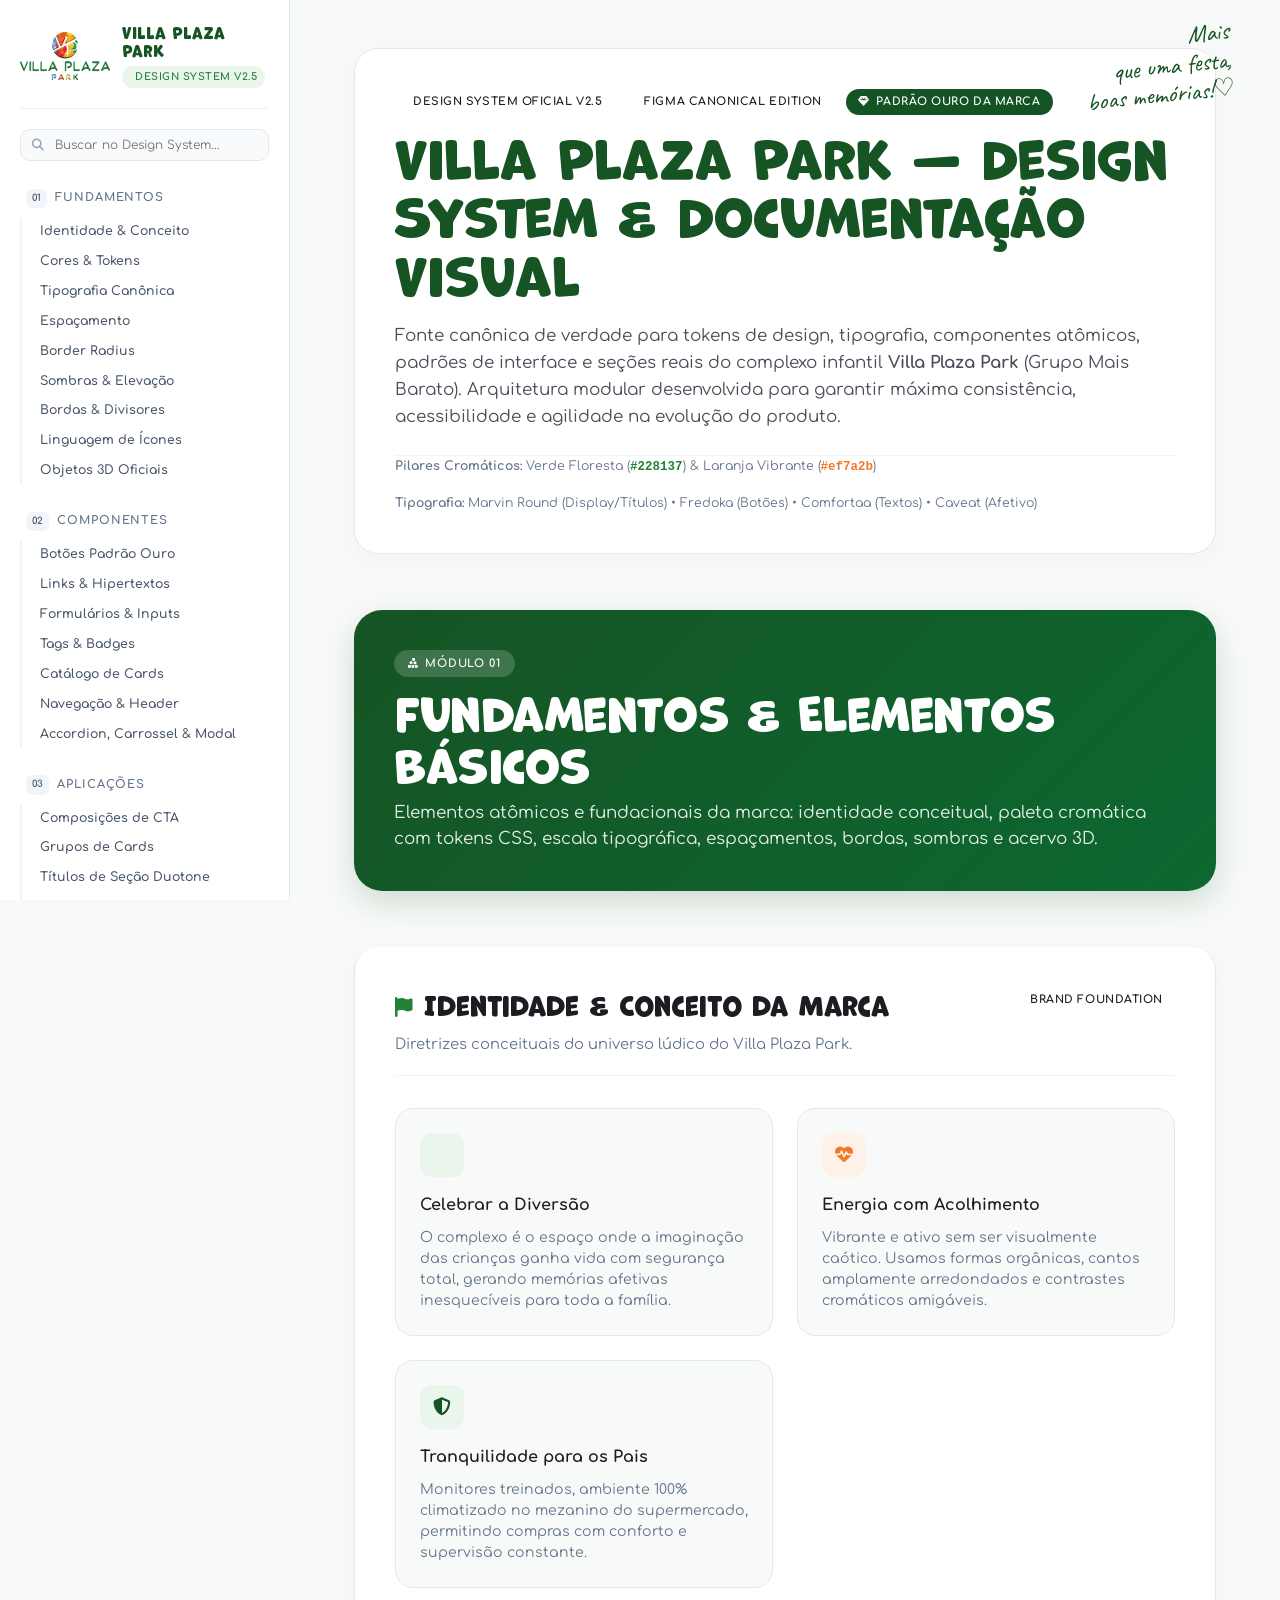
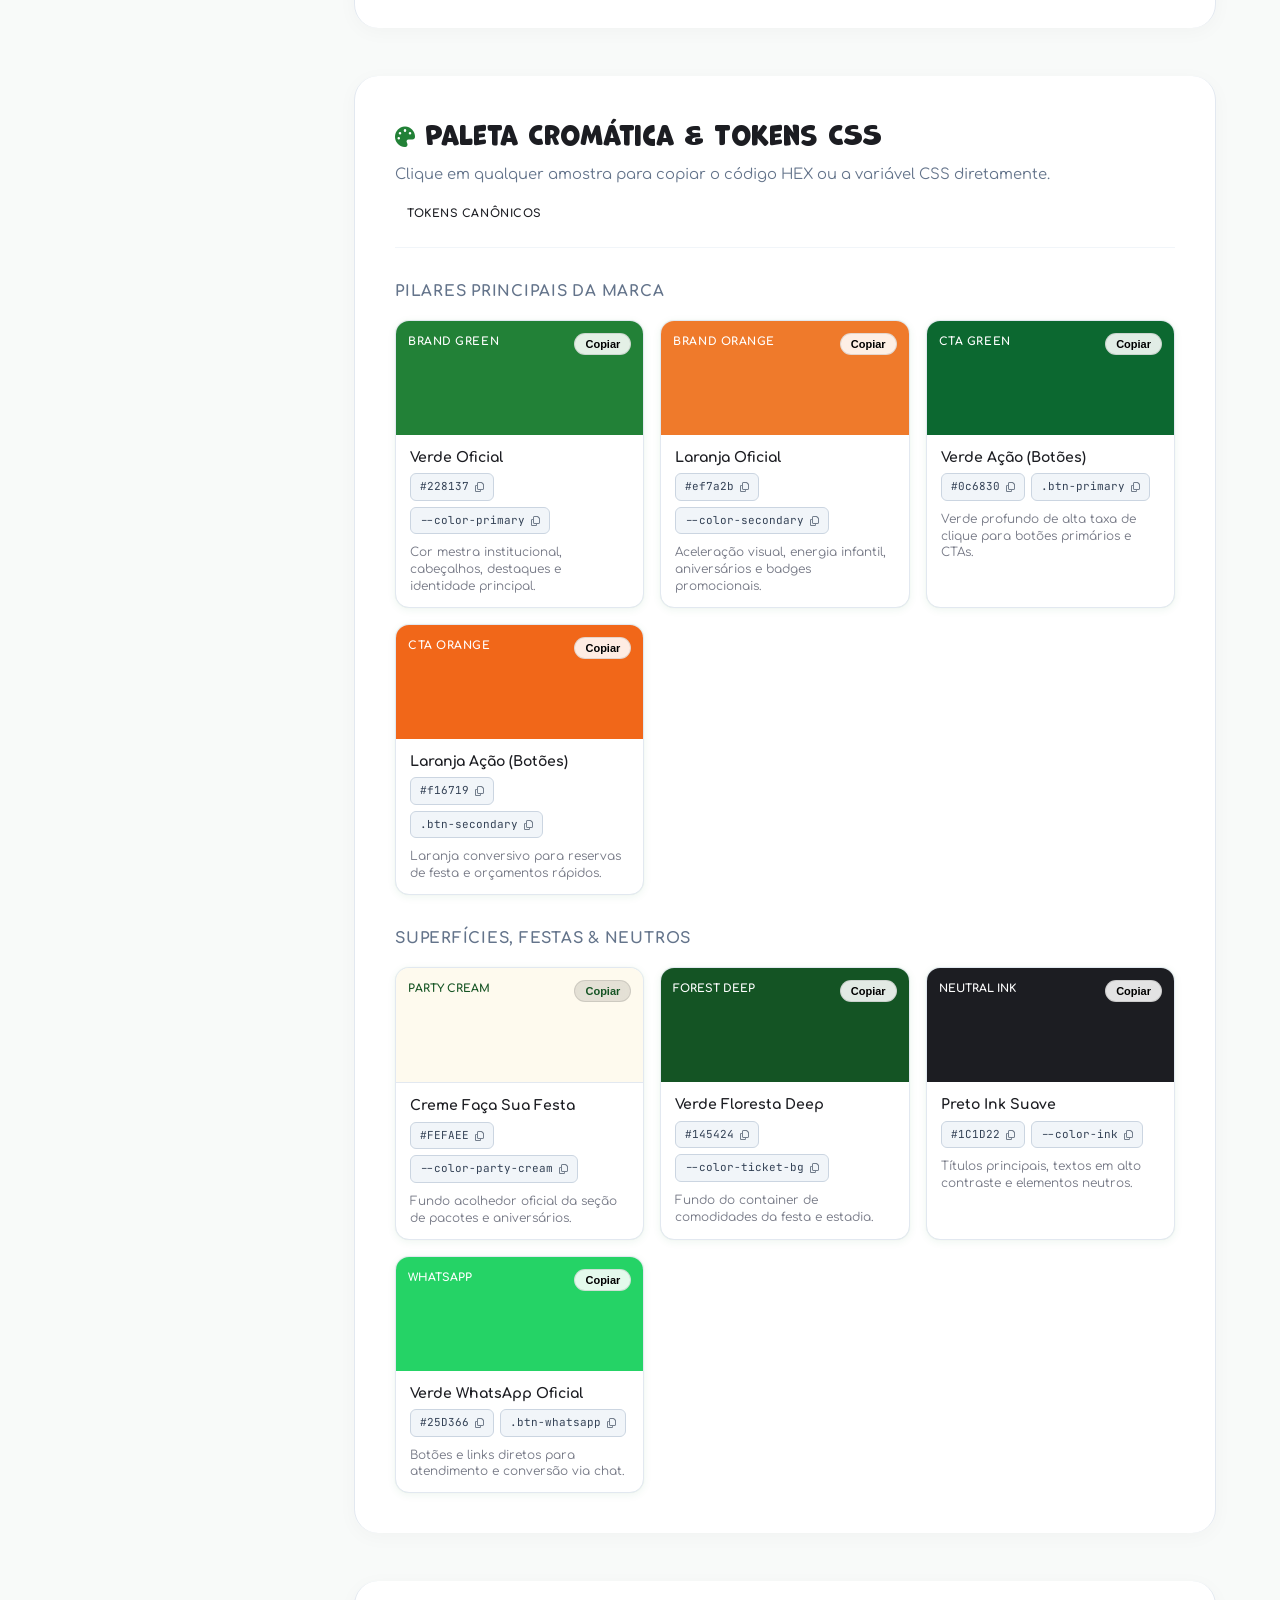
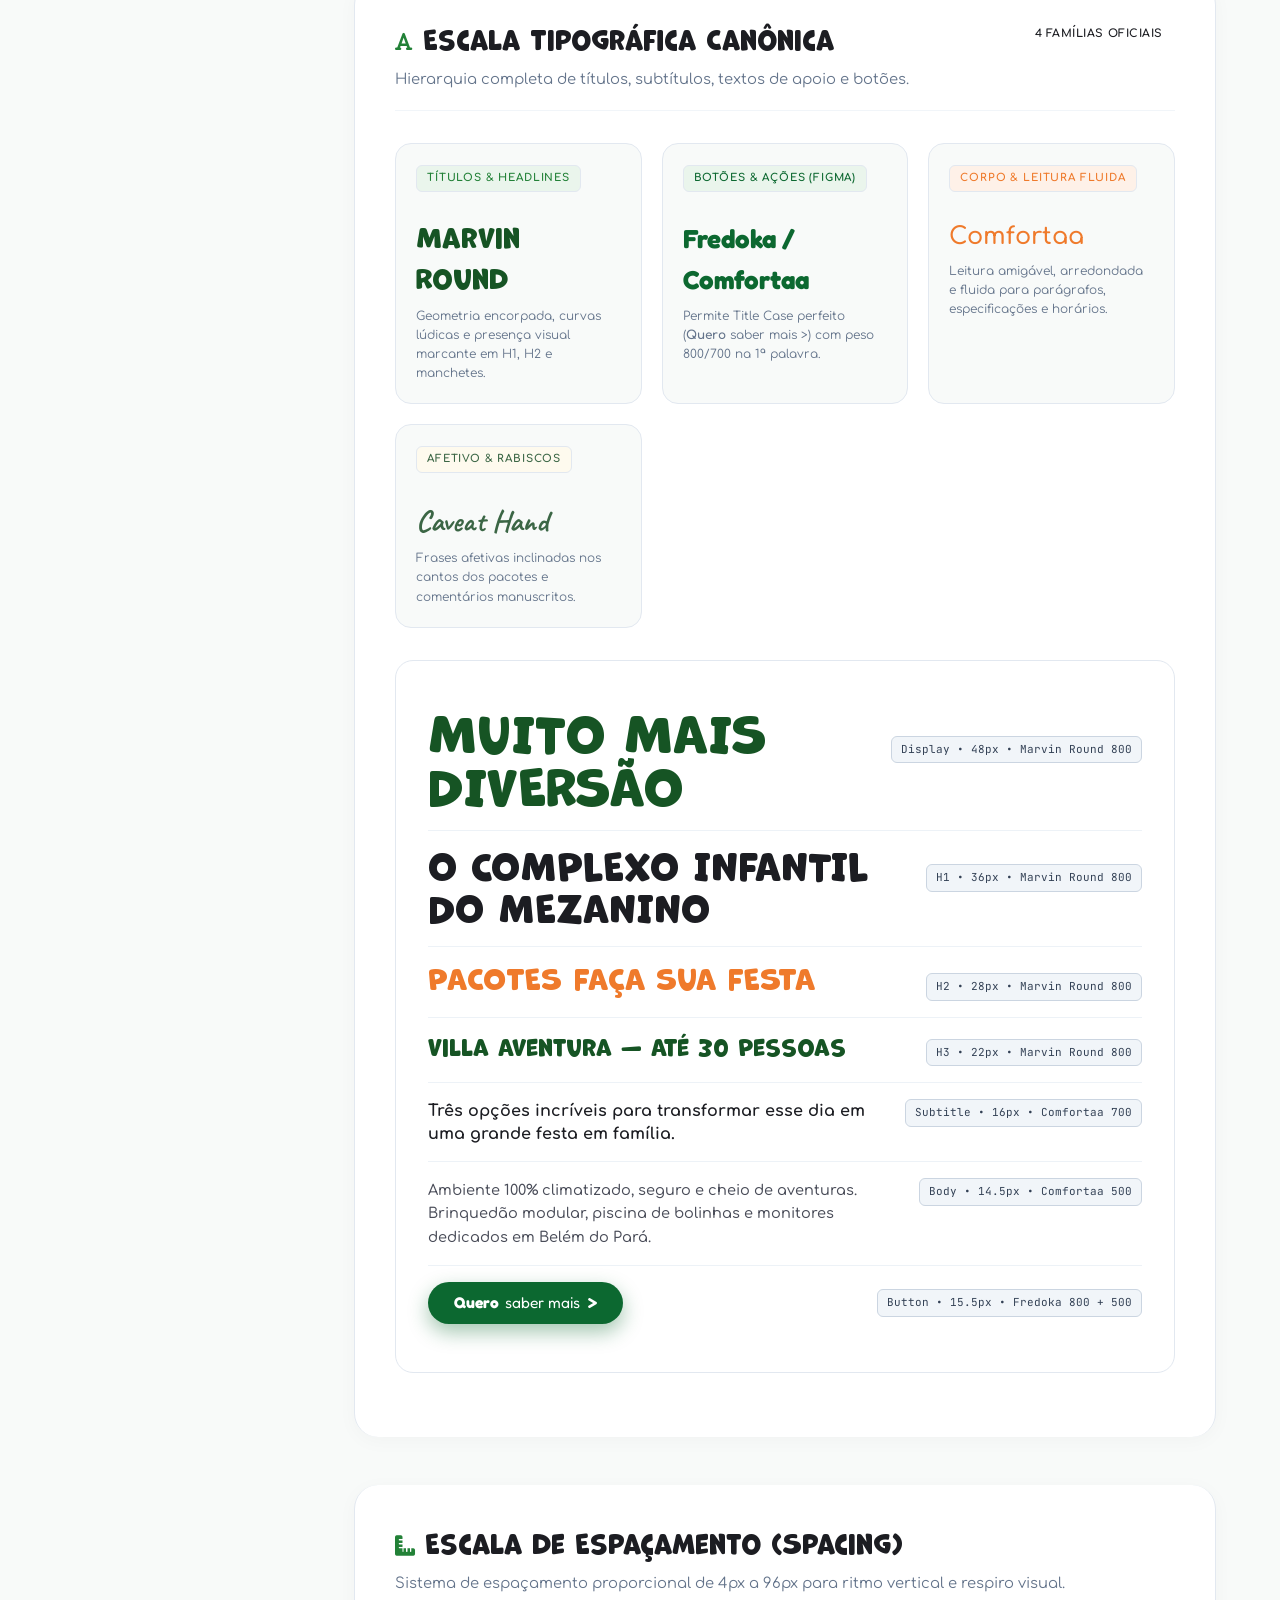
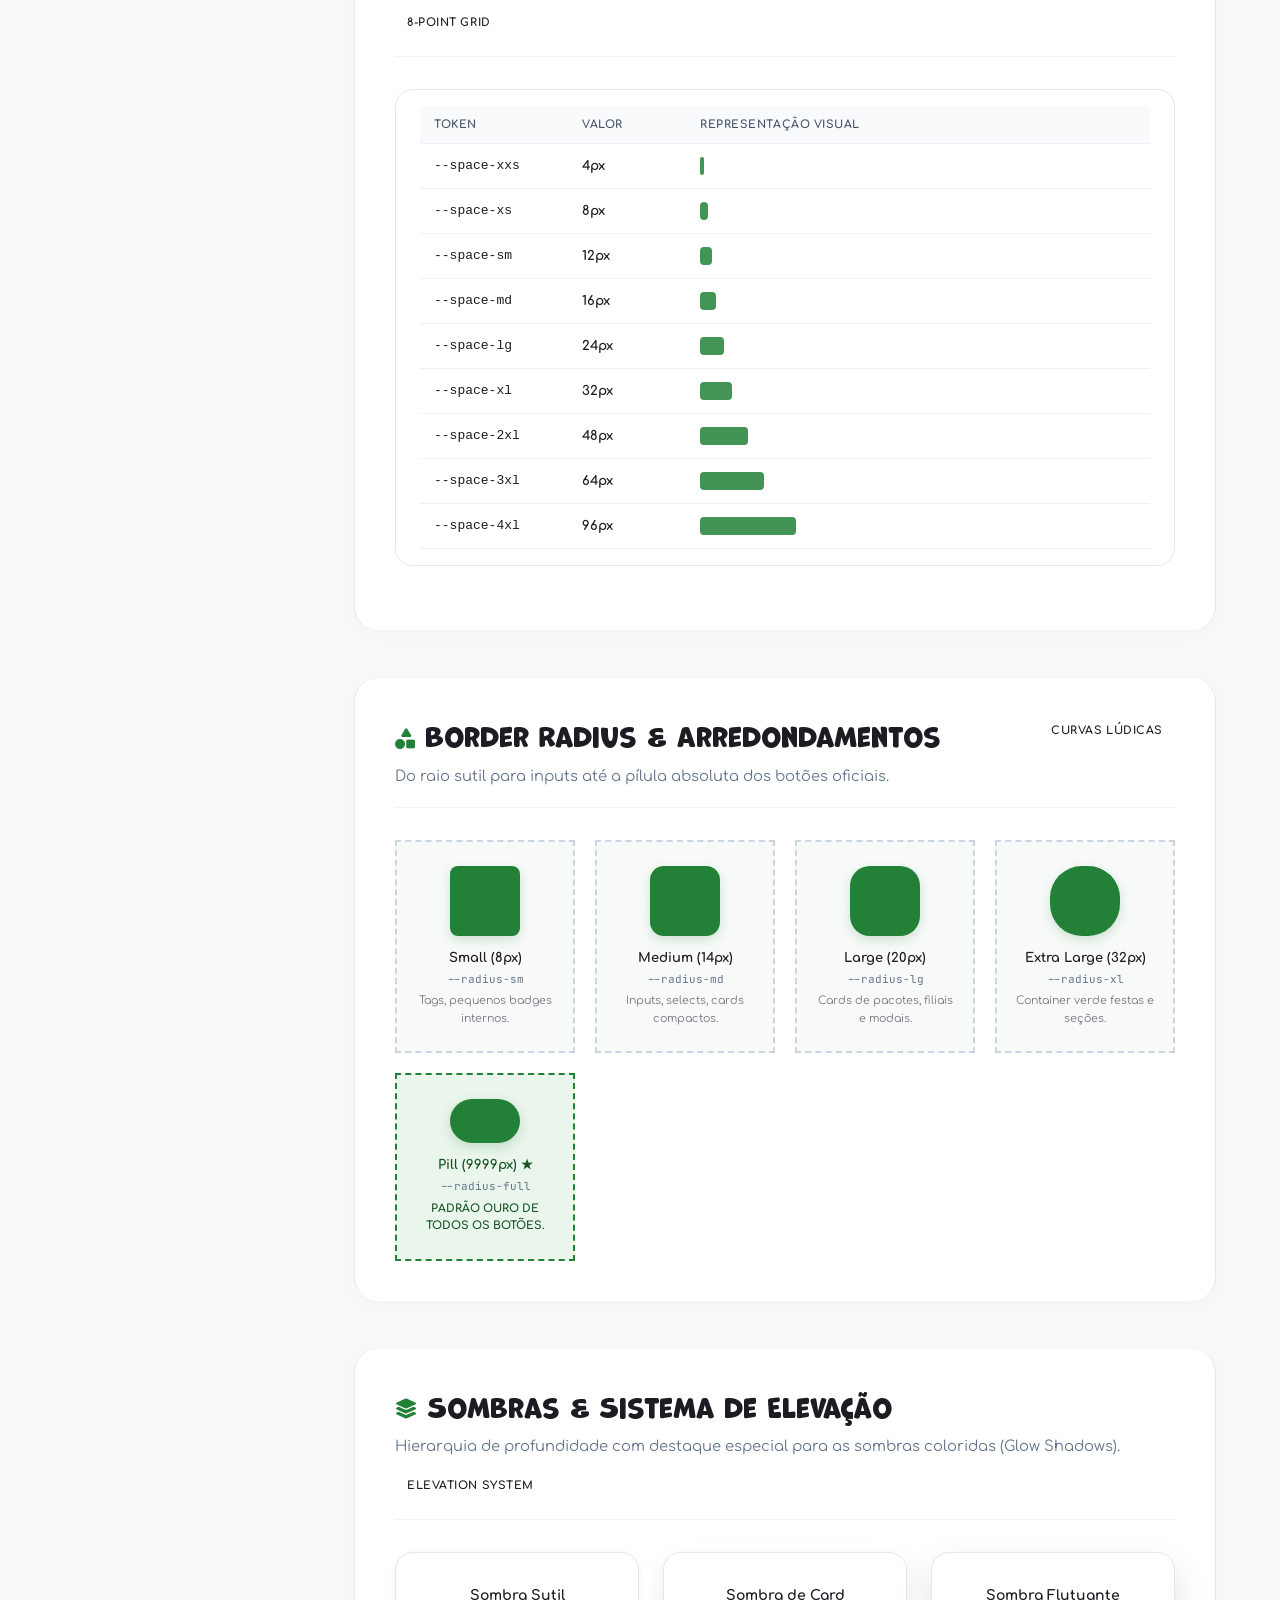
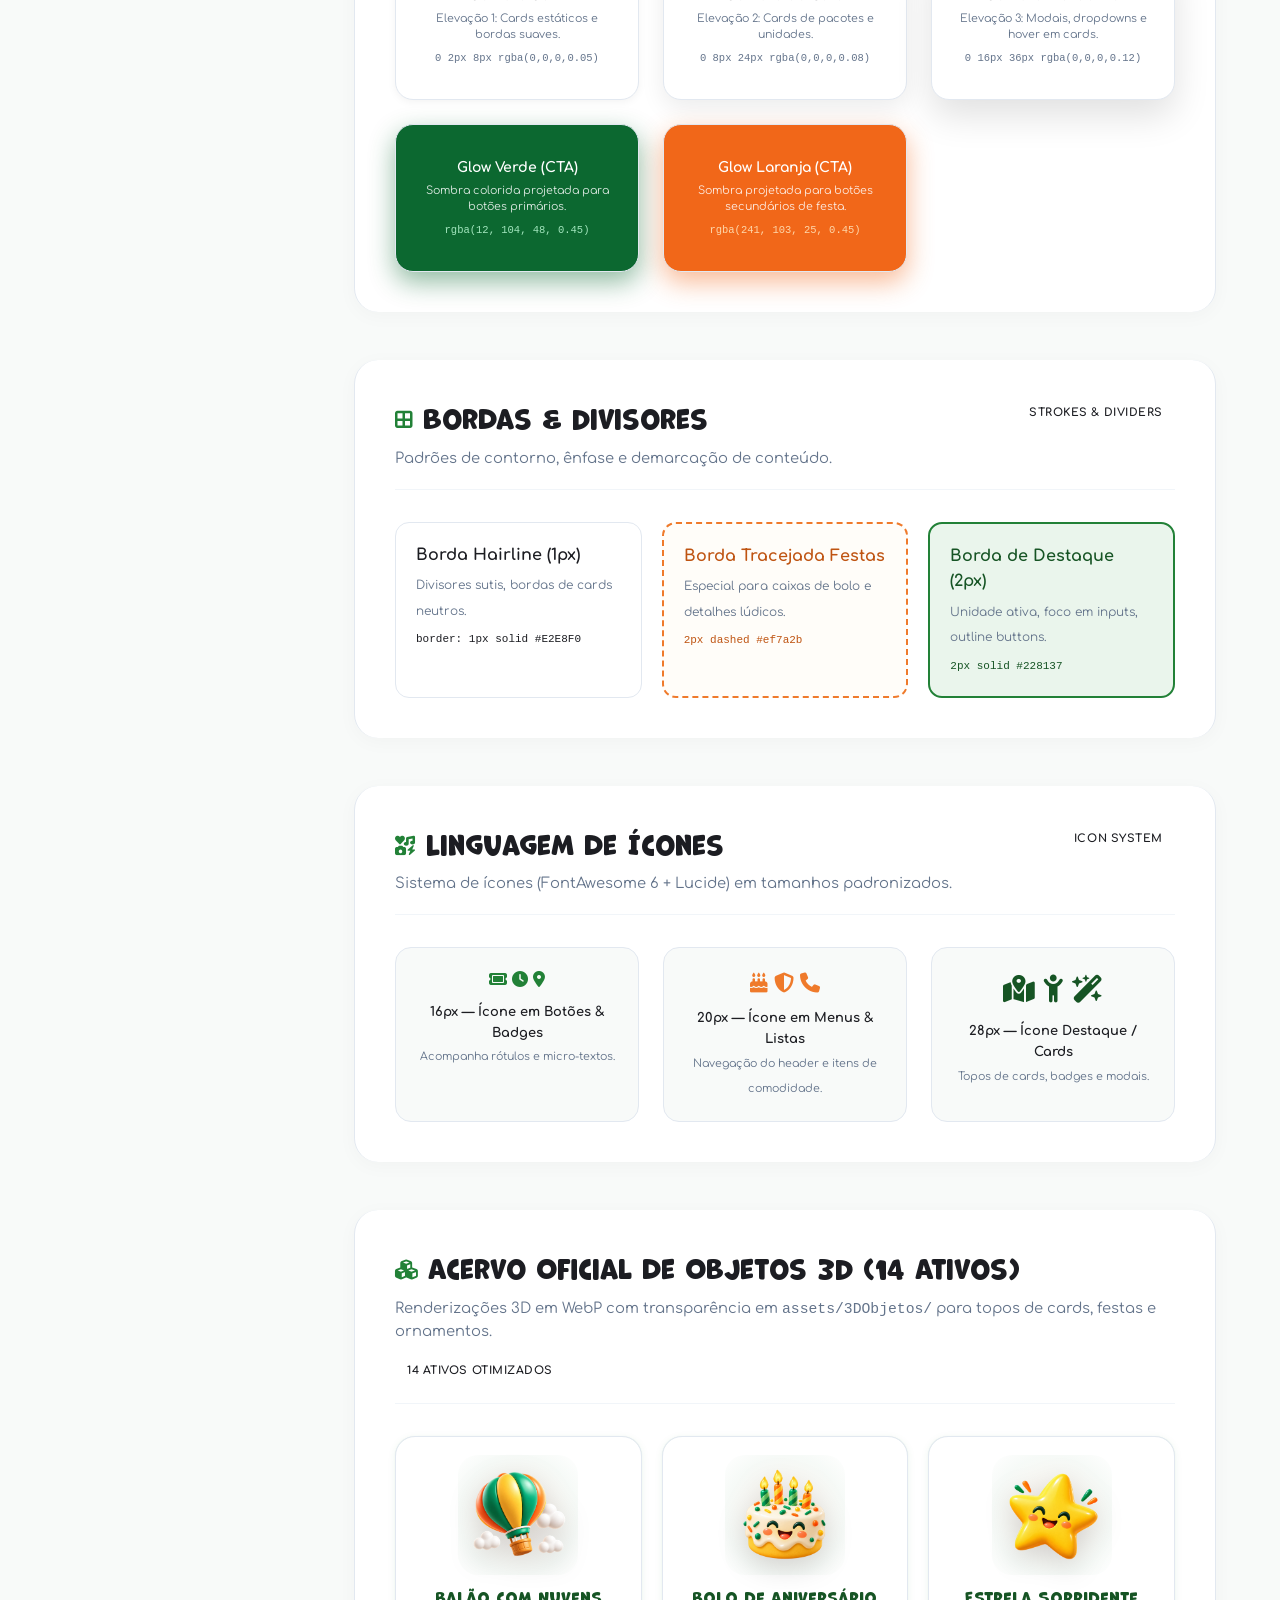
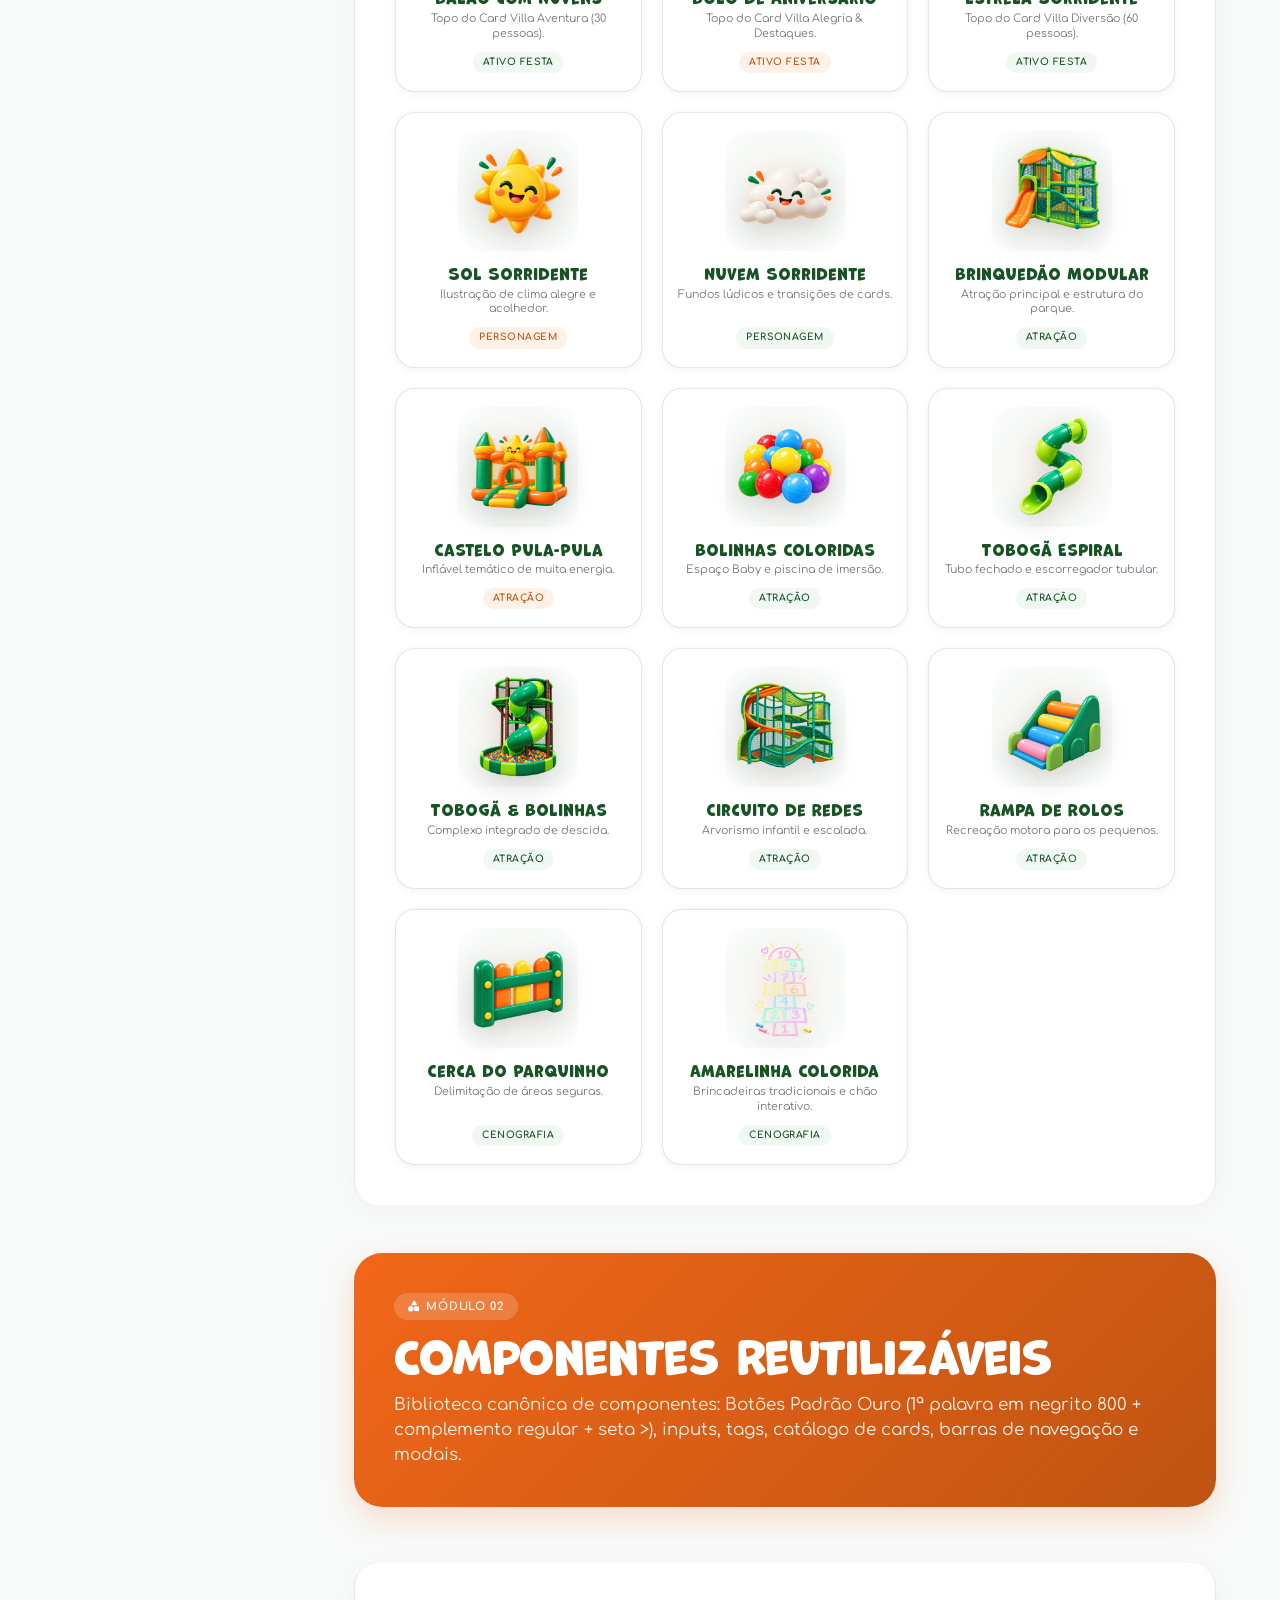
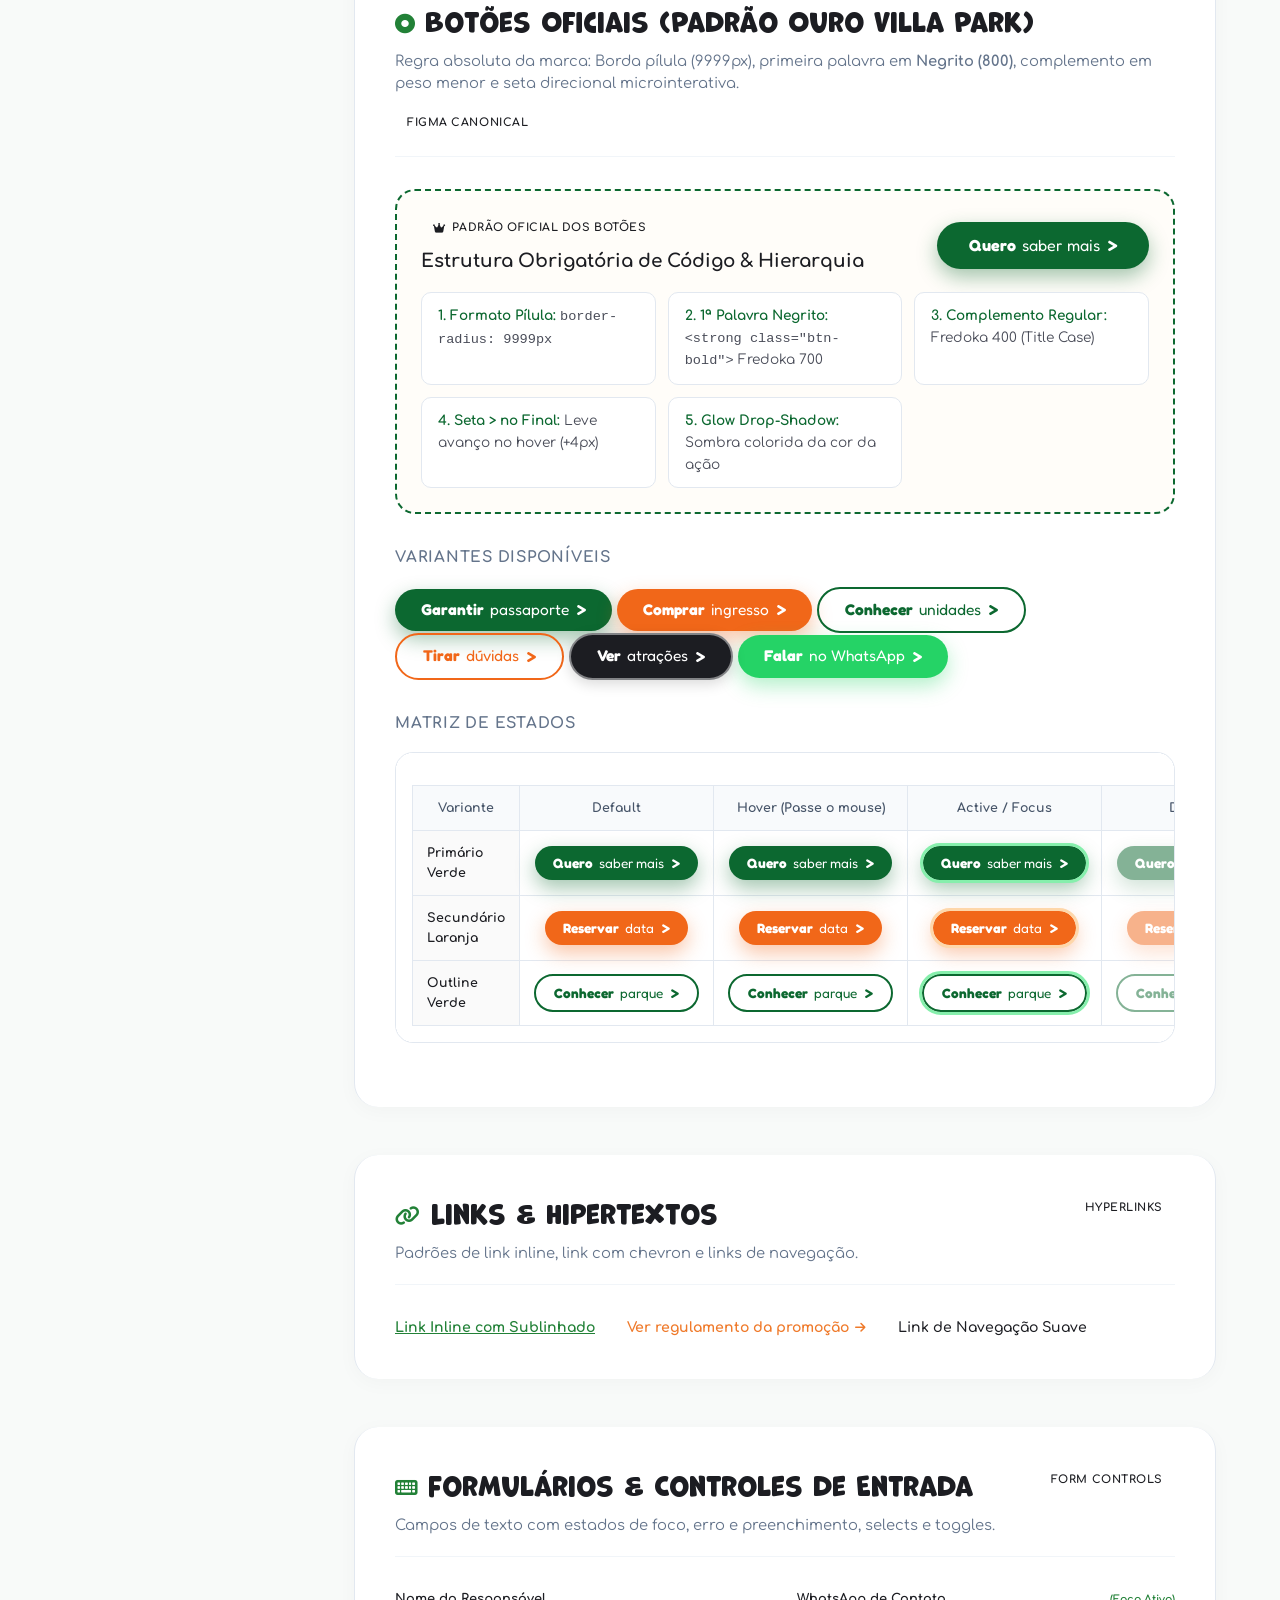
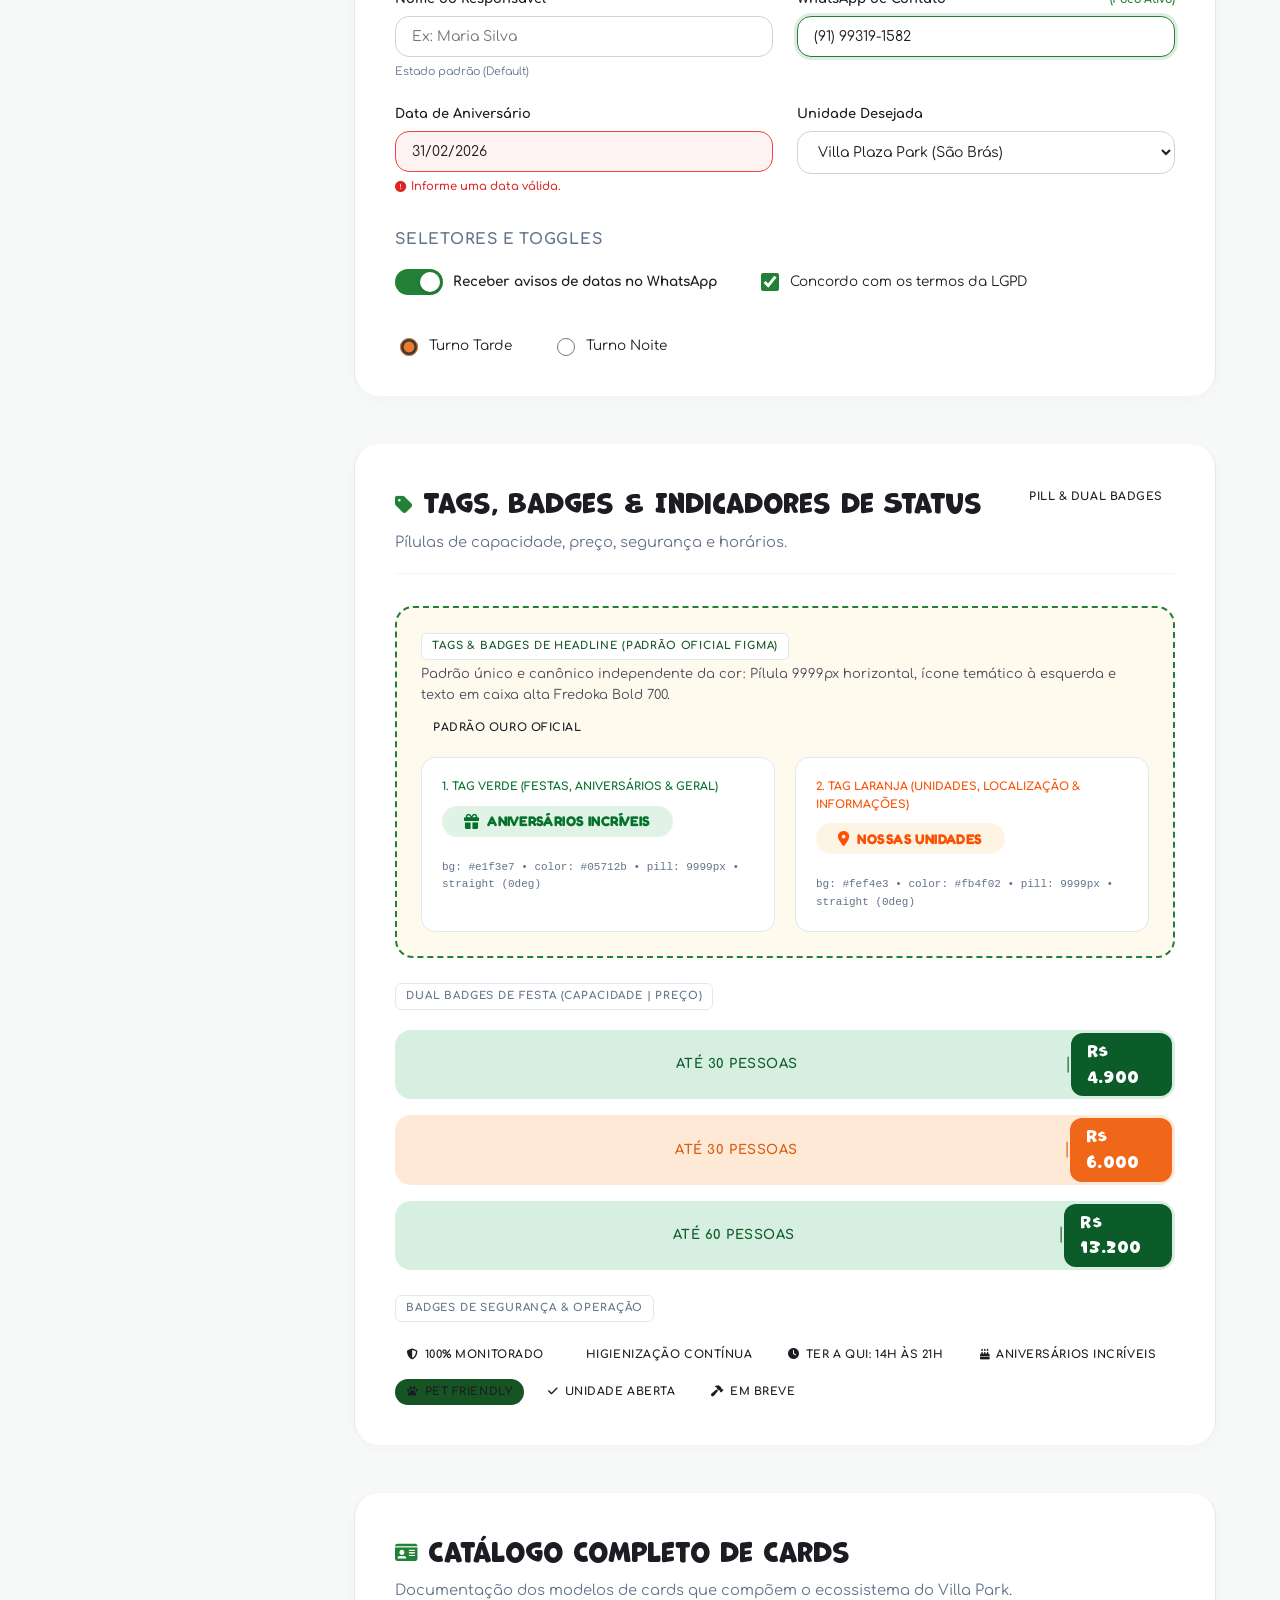
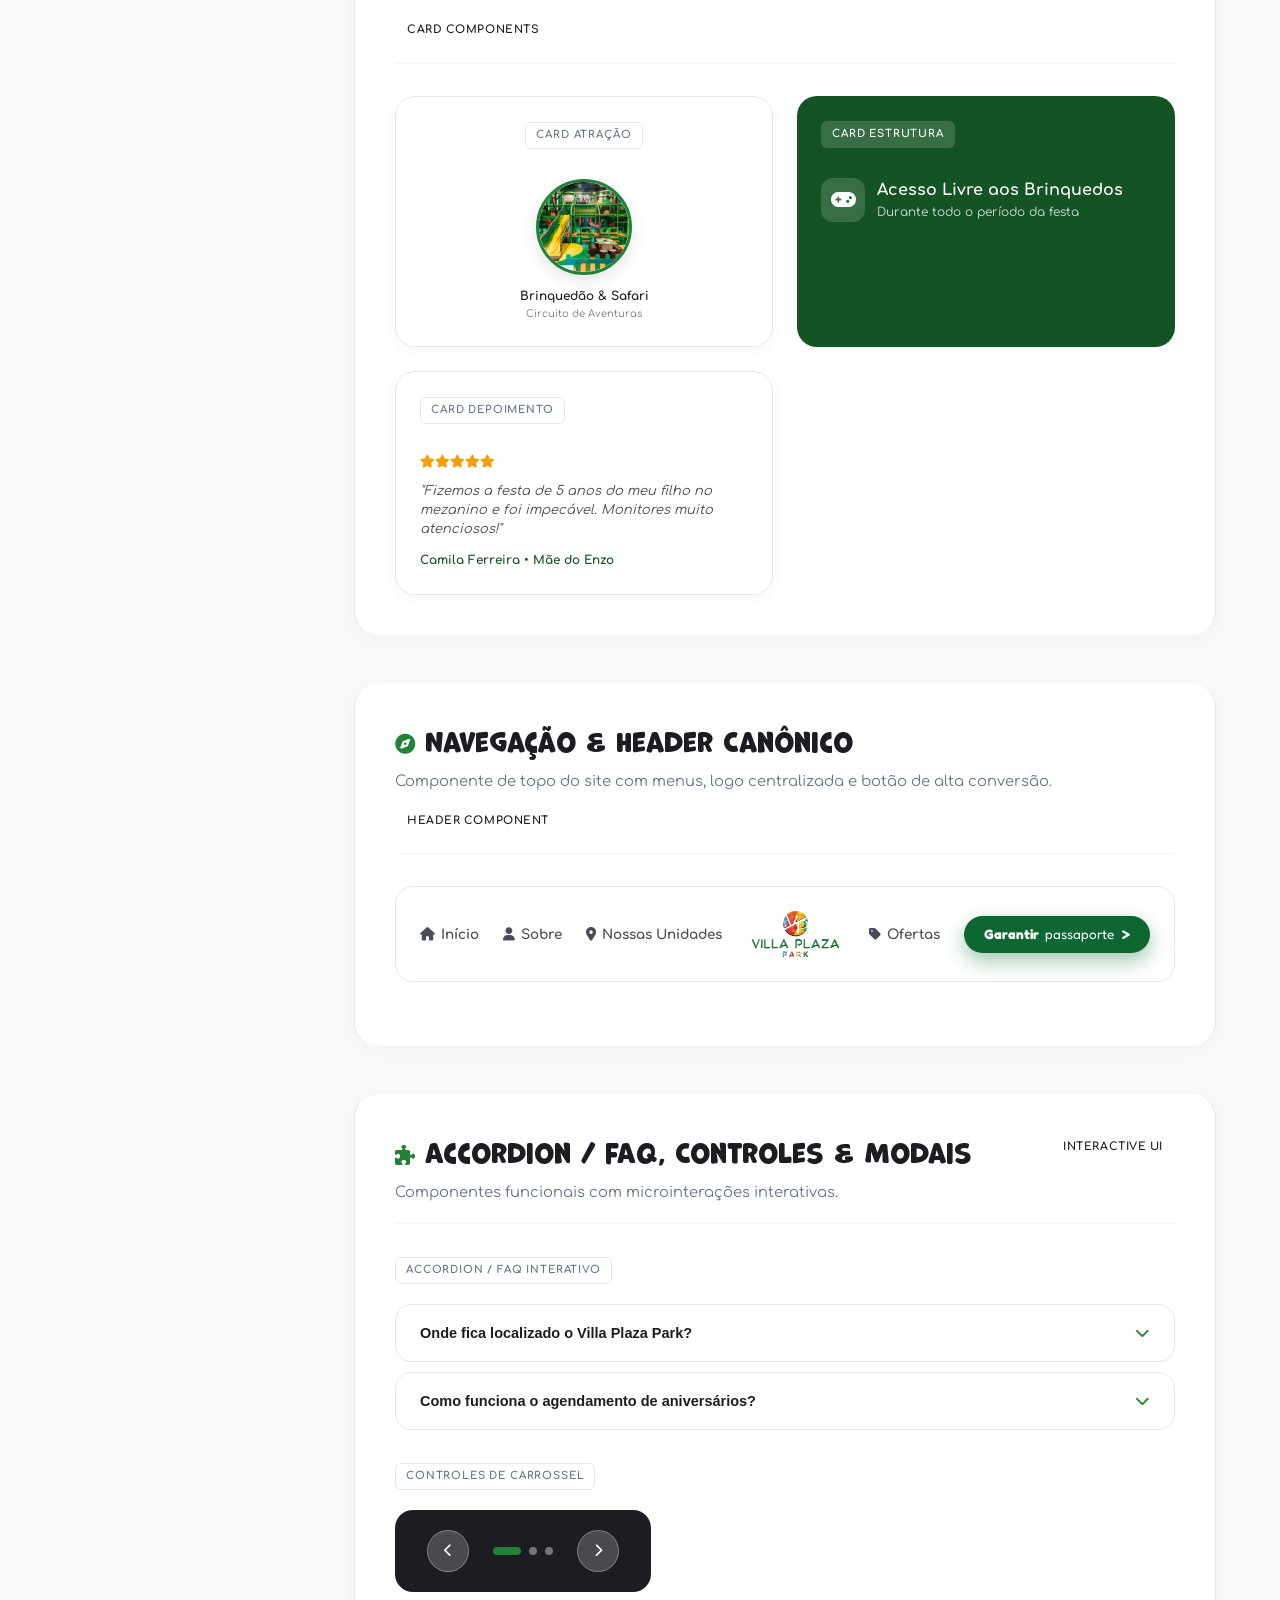
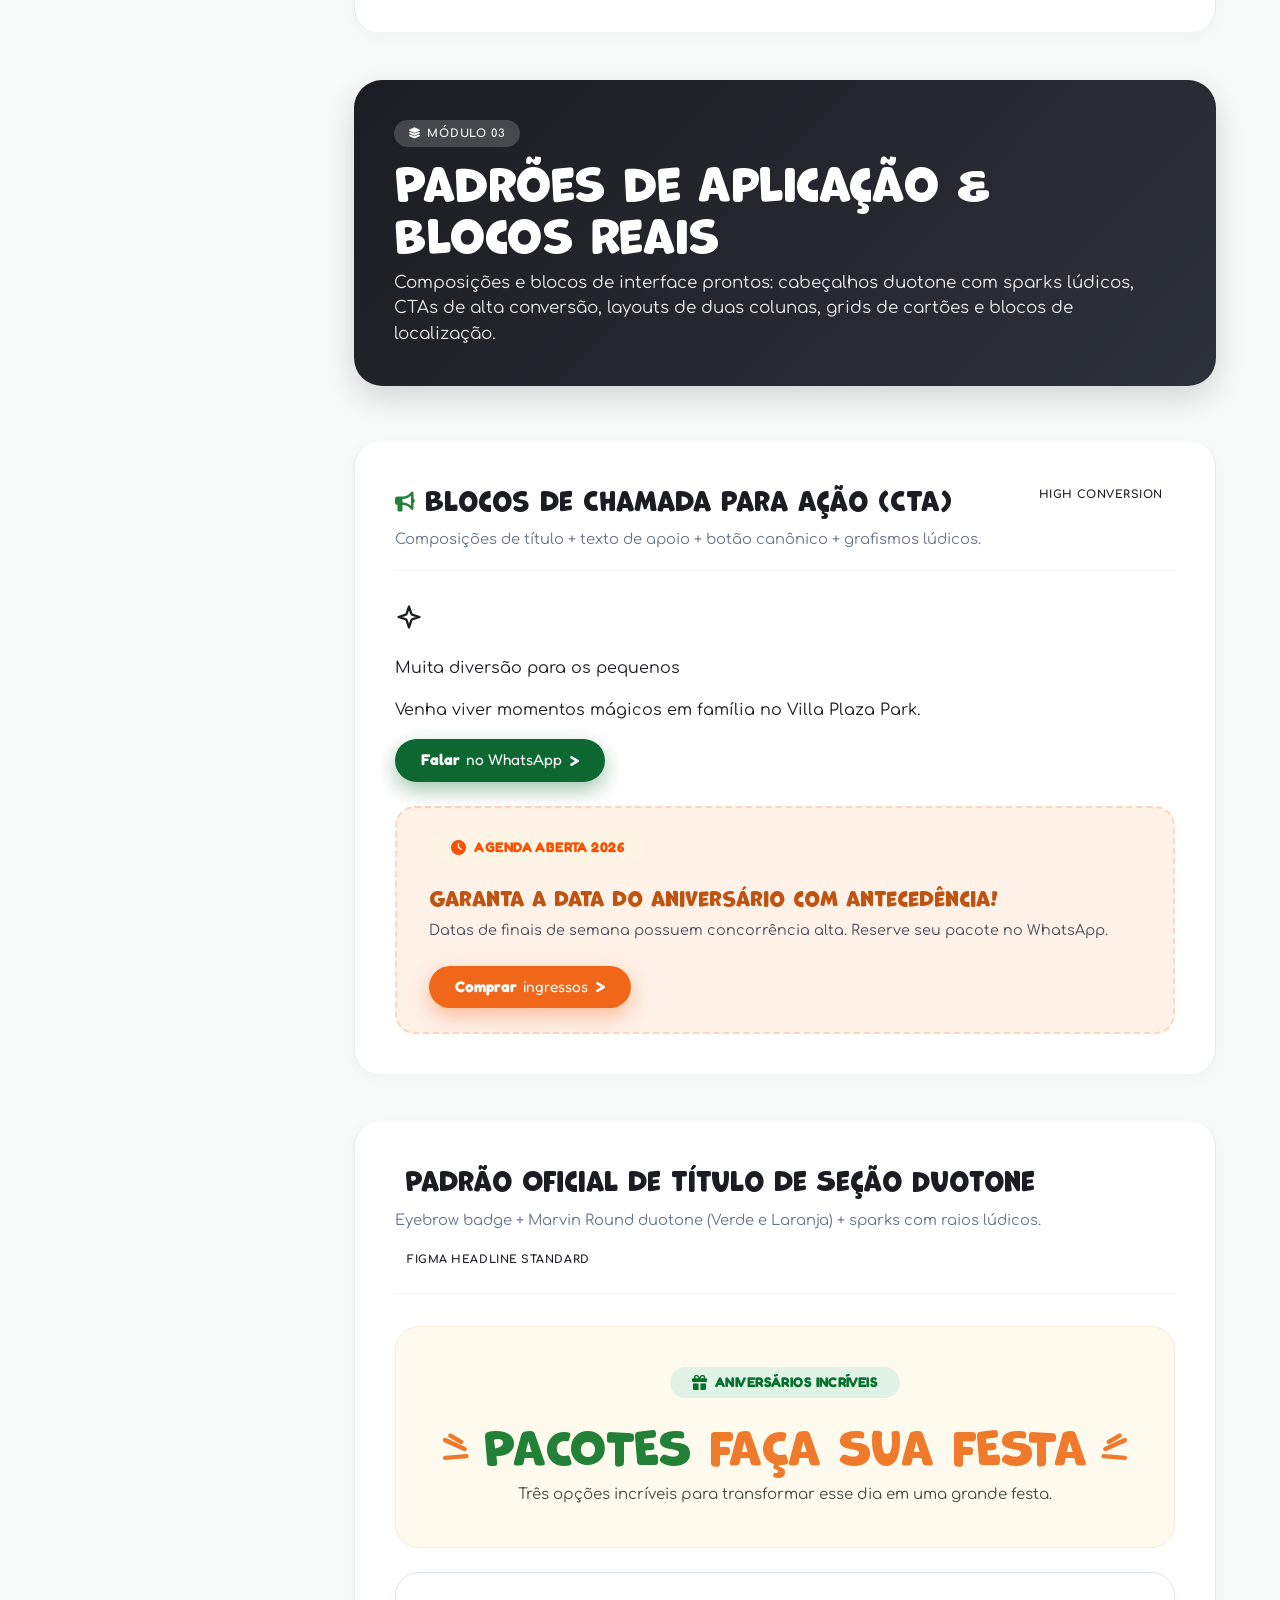
==== commit 3ef7a248: "fix(site): iniciar abas com Plaza, remover precos de festas, centralizar badges e corrigir grafias" ====
--- a/design-system-preview.html
+++ b/design-system-preview.html
@@ -931,7 +931,7 @@
       <section id="botoes" class="ds-doc-section">
         <div class="ds-doc-section-head">
           <div>
-            <h3 class="ds-doc-title"><i class="fa-solid fa-circle-dot"></i> Botões Oficiais (Padrão Ouro Vila Park)</h3>
+            <h3 class="ds-doc-title"><i class="fa-solid fa-circle-dot"></i> Botões Oficiais (Padrão Ouro Villa Park)</h3>
             <p class="ds-doc-desc">Regra absoluta da marca: Borda pílula (9999px), primeira palavra em <strong>Negrito (800)</strong>, complemento em peso menor e seta direcional microinterativa.</p>
           </div>
           <span class="ds-badge badge-green">Figma Canonical</span>
@@ -1196,7 +1196,7 @@
         <div class="ds-doc-section-head">
           <div>
             <h3 class="ds-doc-title"><i class="fa-solid fa-id-card"></i> Catálogo Completo de Cards</h3>
-            <p class="ds-doc-desc">Documentação dos modelos de cards que compõem o ecossistema do Vila Park.</p>
+            <p class="ds-doc-desc">Documentação dos modelos de cards que compõem o ecossistema do Villa Park.</p>
           </div>
           <span class="ds-badge badge-green">Card Components</span>
         </div>
@@ -1255,7 +1255,7 @@
             <div style="display: flex; align-items: center; gap: 1.5rem;">
               <a href="javascript:void(0)" style="display: flex; align-items: center; gap: 6px; color: #4A4D59; text-decoration: none; font-weight: 700; font-size: 13.5px;"><i class="fa-solid fa-house"></i> Início</a>
               <a href="javascript:void(0)" style="display: flex; align-items: center; gap: 6px; color: #4A4D59; text-decoration: none; font-weight: 700; font-size: 13.5px;"><i class="fa-solid fa-user"></i> Sobre</a>
-              <a href="javascript:void(0)" style="display: flex; align-items: center; gap: 6px; color: #4A4D59; text-decoration: none; font-weight: 700; font-size: 13.5px;"><i class="fa-solid fa-location-dot"></i> Nossas Lojas</a>
+              <a href="javascript:void(0)" style="display: flex; align-items: center; gap: 6px; color: #4A4D59; text-decoration: none; font-weight: 700; font-size: 13.5px;"><i class="fa-solid fa-location-dot"></i> Nossas Unidades</a>
             </div>
             <img src="assets/Logos/logo-villa-plaza-park.png" alt="Logo" style="height: 46px;">
             <div style="display: flex; align-items: center; gap: 1.5rem;">
@@ -1562,10 +1562,8 @@
                     </div>
                   </li>
                 </ul>
-                <div class="ds-dual-badge badge-green">
-                  <span class="ds-badge-cap">ATÉ 30 PESSOAS</span>
-                  <span class="ds-badge-divider">|</span>
-                  <span class="ds-badge-price">R$ 4.900</span>
+                <div class="ds-dual-badge badge-green flex items-center justify-center text-center" style="justify-content: center; text-align: center;">
+                  <span class="ds-badge-cap text-center w-full block" style="text-align: center; width: 100%; display: block;">ATÉ 30 PESSOAS</span>
                 </div>
                 <a href="https://wa.me/5591993191582?text=Ol%C3%A1%2C%20gostaria%20de%20saber%20mais%20sobre%20o%20pacote%20Villa%20Aventura" target="_blank" class="ds-party-cta cta-green">
                   <strong class="cta-bold">Quero</strong> saber mais <span class="ds-cta-arrow">&gt;</span>
@@ -1621,10 +1619,8 @@
                     </div>
                   </li>
                 </ul>
-                <div class="ds-dual-badge badge-orange">
-                  <span class="ds-badge-cap">ATÉ 30 PESSOAS</span>
-                  <span class="ds-badge-divider">|</span>
-                  <span class="ds-badge-price">R$ 6.000</span>
+                <div class="ds-dual-badge badge-orange flex items-center justify-center text-center" style="justify-content: center; text-align: center;">
+                  <span class="ds-badge-cap text-center w-full block" style="text-align: center; width: 100%; display: block;">ATÉ 30 PESSOAS</span>
                 </div>
                 <a href="https://wa.me/5591993191582?text=Ol%C3%A1%2C%20gostaria%20de%20saber%20mais%20sobre%20o%20pacote%20Villa%20Alegria" target="_blank" class="ds-party-cta cta-orange">
                   <strong class="cta-bold">Quero</strong> saber mais <span class="ds-cta-arrow">&gt;</span>
@@ -1680,10 +1676,8 @@
                     </div>
                   </li>
                 </ul>
-                <div class="ds-dual-badge badge-green">
-                  <span class="ds-badge-cap">ATÉ 60 PESSOAS</span>
-                  <span class="ds-badge-divider">|</span>
-                  <span class="ds-badge-price">R$ 13.200</span>
+                <div class="ds-dual-badge badge-green flex items-center justify-center text-center" style="justify-content: center; text-align: center;">
+                  <span class="ds-badge-cap text-center w-full block" style="text-align: center; width: 100%; display: block;">ATÉ 60 PESSOAS</span>
                 </div>
                 <a href="https://wa.me/5591993191582?text=Ol%C3%A1%2C%20gostaria%20de%20saber%20mais%20sobre%20o%20pacote%20Villa%20Divers%C3%A3o" target="_blank" class="ds-party-cta cta-green">
                   <strong class="cta-bold">Quero</strong> saber mais <span class="ds-cta-arrow">&gt;</span>
@@ -1862,12 +1856,12 @@
             <div class="ds-attraction-tag">Circuito de Aventura</div>
           </div>
           <div class="ds-attraction-card">
-            <div class="ds-attraction-circle"><img src="assets/Pagina/SECAO%20CATEGORIAS%20REDONDO/atracao-piscina-bolinhas.webp" alt="Piscina de Bolinhas"></div>
+            <div class="ds-attraction-circle"><img src="assets/Pagina/SECAO%20CATEGORIAS%20REDONDO/atracao-piscina.webp" alt="Piscina de Bolinhas"></div>
             <div class="ds-attraction-name">Piscina de Bolinhas</div>
             <div class="ds-attraction-tag">Milhares de Cores</div>
           </div>
           <div class="ds-attraction-card">
-            <div class="ds-attraction-circle"><img src="assets/Pagina/SECAO%20CATEGORIAS%20REDONDO/atracao-cama-elastica.webp" alt="Cama Elástica"></div>
+            <div class="ds-attraction-circle"><img src="assets/Pagina/SECAO%20CATEGORIAS%20REDONDO/atracao-trampolim.webp" alt="Cama Elástica"></div>
             <div class="ds-attraction-name">Cama Elástica</div>
             <div class="ds-attraction-tag">Pula-Pula Seguro</div>
           </div>
@@ -1902,10 +1896,126 @@
             <div class="ds-attraction-tag">Conforto para os Pais</div>
           </div>
           <div class="ds-attraction-card">
-            <div class="ds-attraction-circle"><img src="assets/Pagina/SECAO%20CATEGORIAS%20REDONDO/atracao-muitomais.webp" alt="E Muito Mais"></div>
+            <div class="ds-attraction-circle"><img src="assets/Pagina/SECAO%20CATEGORIAS%20REDONDO/atracao-mais.webp" alt="E Muito Mais"></div>
             <div class="ds-attraction-name">E muito mais...</div>
             <div class="ds-attraction-tag">Venha Conferir</div>
           </div>
+        </div>
+
+        <!-- PREVIEW COMPLETO DO COMPONENTE ORIGINAL DE STORIES (ARQUIVADO) -->
+        <div style="margin-top: 2.5rem; padding-top: 2rem; border-top: 1px dashed #CBD5E1;">
+          <div style="display: flex; justify-content: space-between; align-items: center; margin-bottom: 1.25rem;">
+            <div>
+              <span class="ds-preview-label" style="background: #E8F5E9; color: #228137; border: 1px solid #C8E6C9;">COMPONENTE ARQUIVADO NO DESIGN SYSTEM</span>
+              <h4 style="margin: 0.5rem 0 0.25rem; font-size: 1.15rem; font-weight: 800; color: #1C1D22;">Barra de Stories / Categorias Circulares</h4>
+              <p style="margin: 0; font-size: 13px; color: #64748B;">Componente completo com fotos circulares, badges com ícones SVG e labels responsivas. Pronto para ser reativado a qualquer momento.</p>
+            </div>
+            <span class="ds-badge badge-green"><i class="fa-solid fa-box-archive"></i> Preservado para Reúso</span>
+          </div>
+
+          <!-- Componente Live Preview -->
+          <div class="category-section" style="border-radius: 20px; background: #ffffff; border: 1px solid #E2E8F0 !important; box-shadow: 0 4px 16px rgba(0,0,0,0.04) !important; padding: 20px 0;">
+            <div class="category-shell">
+              <div class="category-carousel">
+                <div id="categoryRail" class="category-rail" aria-label="Atrações do Villa Plaza Park">
+                  <div class="category-item">
+                    <span class="category-photo-wrap"><img class="category-image" src="assets/Pagina/SECAO%20CATEGORIAS%20REDONDO/atracao-brinquedao.webp" alt="Brinquedão &amp; Safari Villa Plaza Park" loading="lazy" decoding="async"><span class="category-icon-badge"><svg xmlns="http://www.w3.org/2000/svg" width="20" height="20" viewBox="0 0 24 24" fill="none" stroke="currentColor" stroke-width="2" stroke-linecap="round" stroke-linejoin="round"><path d="m12 3-1.912 5.813a2 2 0 0 1-1.275 1.275L3 12l5.813 1.912a2 2 0 0 1 1.275 1.275L12 21l1.912-5.813a2 2 0 0 1 1.275-1.275L21 12l-5.813-1.912a2 2 0 0 1-1.275-1.275L12 3Z"/></svg></span></span>
+                    <span class="category-label">Brinquedão &amp;<br>Safari</span>
+                  </div>
+                  <div class="category-item">
+                    <span class="category-photo-wrap"><img class="category-image" src="assets/Pagina/SECAO%20CATEGORIAS%20REDONDO/atracao-piscina.webp" alt="Piscina de Bolinhas Gigante" loading="lazy" decoding="async"><span class="category-icon-badge"><svg xmlns="http://www.w3.org/2000/svg" width="20" height="20" viewBox="0 0 24 24" fill="none" stroke="currentColor" stroke-width="2" stroke-linecap="round" stroke-linejoin="round"><circle cx="12" cy="12" r="10"/><circle cx="12" cy="12" r="1"/></svg></span></span>
+                    <span class="category-label">Piscina de<br>Bolinhas</span>
+                  </div>
+                  <div class="category-item">
+                    <span class="category-photo-wrap"><img class="category-image" src="assets/Pagina/SECAO%20CATEGORIAS%20REDONDO/atracao-trampolim.webp" alt="Cama Elástica e Trampolim" loading="lazy" decoding="async"><span class="category-icon-badge"><svg xmlns="http://www.w3.org/2000/svg" width="20" height="20" viewBox="0 0 24 24" fill="none" stroke="currentColor" stroke-width="2" stroke-linecap="round" stroke-linejoin="round"><path d="M22 12h-4l-3 9L9 3l-3 9H2"/></svg></span></span>
+                    <span class="category-label">Cama<br>Elástica</span>
+                  </div>
+                  <div class="category-item">
+                    <span class="category-photo-wrap"><img class="category-image" src="assets/Pagina/SECAO%20CATEGORIAS%20REDONDO/atracao-futebol.webp" alt="Quadra de Futebol Infantil" loading="lazy" decoding="async"><span class="category-icon-badge"><svg xmlns="http://www.w3.org/2000/svg" width="20" height="20" viewBox="0 0 24 24" fill="none" stroke="currentColor" stroke-width="2" stroke-linecap="round" stroke-linejoin="round"><path d="M6 9H4.5a2.5 2.5 0 0 1 0-5H6"/><path d="M18 9h1.5a2.5 2.5 0 0 0 0-5H18"/><path d="M4 22h16"/><path d="M10 14.66V17c0 .55-.47.98-.97 1.21C7.85 18.75 7 20.24 7 22"/><path d="M14 14.66V17c0 .55.47.98.97 1.21C16.15 18.75 17 20.24 17 22"/><path d="M18 2H6v7a6 6 0 0 0 12 0V2Z"/></svg></span></span>
+                    <span class="category-label">Quadra de<br>Futebol</span>
+                  </div>
+                  <div class="category-item">
+                    <span class="category-photo-wrap"><img class="category-image" src="assets/Pagina/SECAO%20CATEGORIAS%20REDONDO/atracao-baby.webp" alt="Espaço Baby Seguro e Estimulante" loading="lazy" decoding="async"><span class="category-icon-badge"><svg xmlns="http://www.w3.org/2000/svg" width="20" height="20" viewBox="0 0 24 24" fill="none" stroke="currentColor" stroke-width="2" stroke-linecap="round" stroke-linejoin="round"><path d="M10 16c.5.3 1.2.5 2 .5s1.5-.2 2-.5"/><path d="M15 12h.01"/><path d="M19.38 6.813A9 9 0 0 1 20.8 10.2a2 2 0 0 1 0 3.6 9 9 0 0 1-17.6 0 2 2 0 0 1 0-3.6A9 9 0 0 1 12 3c2 0 3.5 1.1 3.5 2.5s-.9 2.5-2 2.5c-.8 0-1.5-.4-1.5-1"/><path d="M9 12h.01"/></svg></span></span>
+                    <span class="category-label">Espaço<br>Baby</span>
+                  </div>
+                  <div class="category-item">
+                    <span class="category-photo-wrap"><img class="category-image" src="assets/Pagina/SECAO%20CATEGORIAS%20REDONDO/atracao-oficinas.webp" alt="Oficinas Criativas e Pintura" loading="lazy" decoding="async"><span class="category-icon-badge"><svg xmlns="http://www.w3.org/2000/svg" width="20" height="20" viewBox="0 0 24 24" fill="none" stroke="currentColor" stroke-width="2" stroke-linecap="round" stroke-linejoin="round"><circle cx="13.5" cy="6.5" r=".5" fill="currentColor"/><circle cx="17.5" cy="10.5" r=".5" fill="currentColor"/><circle cx="8.5" cy="7.5" r=".5" fill="currentColor"/><circle cx="6.5" cy="12.5" r=".5" fill="currentColor"/><path d="M12 2C6.5 2 2 6.5 2 12s4.5 10 10 10c.926 0 1.648-.746 1.648-1.688 0-.437-.18-.835-.437-1.125-.29-.289-.438-.652-.438-1.125a1.64 1.64 0 0 1 1.668-1.668h1.996c3.051 0 5.555-2.503 5.555-5.554C21.965 6.012 17.461 2 12 2z"/></svg></span></span>
+                    <span class="category-label">Oficinas<br>Criativas</span>
+                  </div>
+                  <div class="category-item">
+                    <span class="category-photo-wrap"><img class="category-image" src="assets/Pagina/SECAO%20CATEGORIAS%20REDONDO/atracao-camarim.webp" alt="Camarim Infantil e Penteados Divertidos" loading="lazy" decoding="async"><span class="category-icon-badge"><svg xmlns="http://www.w3.org/2000/svg" width="20" height="20" viewBox="0 0 24 24" fill="none" stroke="currentColor" stroke-width="2" stroke-linecap="round" stroke-linejoin="round"><circle cx="12" cy="12" r="10"/><path d="M8 14s1.5 2 4 2 4-2 4-2"/><line x1="9" x2="9.01" y1="9" y2="9"/><line x1="15" x2="15.01" y1="9" y2="9"/></svg></span></span>
+                    <span class="category-label">Camarim<br>Infantil</span>
+                  </div>
+                  <div class="category-item">
+                    <span class="category-photo-wrap"><img class="category-image" src="assets/Pagina/SECAO%20CATEGORIAS%20REDONDO/atracao-festas.webp" alt="Festas de Aniversário no Villa Plaza Park" loading="lazy" decoding="async"><span class="category-icon-badge"><svg xmlns="http://www.w3.org/2000/svg" width="20" height="20" viewBox="0 0 24 24" fill="none" stroke="currentColor" stroke-width="2" stroke-linecap="round" stroke-linejoin="round"><path d="M20 21v-8a2 2 0 0 0-2-2H6a2 2 0 0 0-2 2v8"/><path d="M4 16s.5-1 2-1 2.5 2 4 2 2.5-2 4-2 2.5 2 4 2 2-1 2-1"/><path d="M2 21h20"/><path d="M7 8v2"/><path d="M12 8v2"/><path d="M17 8v2"/><path d="M7 4h.01"/><path d="M12 4h.01"/><path d="M17 4h.01"/></svg></span></span>
+                    <span class="category-label">Festas &amp;<br>Eventos</span>
+                  </div>
+                  <div class="category-item">
+                    <span class="category-photo-wrap"><img class="category-image" src="assets/Pagina/SECAO%20CATEGORIAS%20REDONDO/atracao-familia.webp" alt="Espaço Confortável para a Família" loading="lazy" decoding="async"><span class="category-icon-badge"><svg xmlns="http://www.w3.org/2000/svg" width="20" height="20" viewBox="0 0 24 24" fill="none" stroke="currentColor" stroke-width="2" stroke-linecap="round" stroke-linejoin="round"><path d="M19 14c1.49-1.46 3-3.21 3-5.5A5.5 5.5 0 0 0 16.5 3c-1.76 0-3 .5-4.5 2-1.5-1.5-2.74-2-4.5-2A5.5 5.5 0 0 0 2 8.5c0 2.3 1.5 4.05 3 5.5l7 7Z"/></svg></span></span>
+                    <span class="category-label">Espaço<br>Família</span>
+                  </div>
+                  <div class="category-item">
+                    <span class="category-photo-wrap"><img class="category-image" src="assets/Pagina/SECAO%20CATEGORIAS%20REDONDO/atracao-mais.webp" alt="Mais atrações e diversão no parque" loading="lazy" decoding="async"><span class="category-icon-badge"><svg xmlns="http://www.w3.org/2000/svg" width="20" height="20" viewBox="0 0 24 24" fill="none" stroke="currentColor" stroke-width="2" stroke-linecap="round" stroke-linejoin="round"><path d="M5 12h14"/><path d="M12 5v14"/></svg></span></span>
+                    <span class="category-label">e muito<br>mais....</span>
+                  </div>
+                </div>
+              </div>
+            </div>
+          </div>
+
+          <!-- Snippet pronto para copiar e colar -->
+          <details style="margin-top: 1rem; background: #0F172A; border-radius: 12px; padding: 0.75rem 1rem; color: #94A3B8; font-size: 13px;">
+            <summary style="cursor: pointer; font-weight: 700; color: #38BDF8; outline: none;"><i class="fa-solid fa-code"></i> Ver / Copiar código HTML do componente para reinserção</summary>
+            <pre style="margin-top: 1rem; overflow-x: auto; color: #E2E8F0; font-family: 'JetBrains Mono', monospace; font-size: 11.5px; line-height: 1.5;"><code>&lt;!-- S4 — CATEGORIAS CIRCULARES (STORIES) --&gt;
+&lt;section id="categorias" class="category-section scroll-mt-24 md:scroll-mt-28" aria-label="Categorias de atrações do parque"&gt;
+  &lt;div class="category-shell"&gt;
+    &lt;div class="category-carousel"&gt;
+      &lt;div id="categoryRail" class="category-rail" aria-label="Atrações do Villa Plaza Park"&gt;
+        &lt;button type="button" class="category-item" data-category-item="" onclick="openOrderModal()" aria-label="Conhecer atração Brinquedão &amp; Safari"&gt;
+          &lt;span class="category-photo-wrap"&gt;&lt;img class="category-image" src="assets/Pagina/SECAO%20CATEGORIAS%20REDONDO/atracao-brinquedao.webp" alt="Brinquedão &amp; Safari Villa Plaza Park" loading="lazy" decoding="async"&gt;&lt;span class="category-icon-badge"&gt;&lt;svg xmlns="http://www.w3.org/2000/svg" width="24" height="24" viewBox="0 0 24 24" fill="none" stroke="currentColor" stroke-width="2" stroke-linecap="round" stroke-linejoin="round"&gt;&lt;path d="m12 3-1.912 5.813a2 2 0 0 1-1.275 1.275L3 12l5.813 1.912a2 2 0 0 1 1.275 1.275L12 21l1.912-5.813a2 2 0 0 1 1.275-1.275L21 12l-5.813-1.912a2 2 0 0 1-1.275-1.275L12 3Z"/&gt;&lt;/svg&gt;&lt;/span&gt;&lt;/span&gt;
+          &lt;span class="category-label"&gt;Brinquedão &amp;&lt;br&gt;Safari&lt;/span&gt;
+        &lt;/button&gt;
+        &lt;button type="button" class="category-item" data-category-item="" onclick="openOrderModal()" aria-label="Conhecer atração Piscina de Bolinhas"&gt;
+          &lt;span class="category-photo-wrap"&gt;&lt;img class="category-image" src="assets/Pagina/SECAO%20CATEGORIAS%20REDONDO/atracao-piscina.webp" alt="Piscina de Bolinhas Gigante" loading="lazy" decoding="async"&gt;&lt;span class="category-icon-badge"&gt;&lt;svg xmlns="http://www.w3.org/2000/svg" width="24" height="24" viewBox="0 0 24 24" fill="none" stroke="currentColor" stroke-width="2" stroke-linecap="round" stroke-linejoin="round"&gt;&lt;circle cx="12" cy="12" r="10"/&gt;&lt;circle cx="12" cy="12" r="1"/&gt;&lt;/svg&gt;&lt;/span&gt;&lt;/span&gt;
+          &lt;span class="category-label"&gt;Piscina de&lt;br&gt;Bolinhas&lt;/span&gt;
+        &lt;/button&gt;
+        &lt;button type="button" class="category-item" data-category-item="" onclick="openOrderModal()" aria-label="Conhecer atração Cama Elástica"&gt;
+          &lt;span class="category-photo-wrap"&gt;&lt;img class="category-image" src="assets/Pagina/SECAO%20CATEGORIAS%20REDONDO/atracao-trampolim.webp" alt="Cama Elástica e Trampolim" loading="lazy" decoding="async"&gt;&lt;span class="category-icon-badge"&gt;&lt;svg xmlns="http://www.w3.org/2000/svg" width="24" height="24" viewBox="0 0 24 24" fill="none" stroke="currentColor" stroke-width="2" stroke-linecap="round" stroke-linejoin="round"&gt;&lt;path d="M22 12h-4l-3 9L9 3l-3 9H2"/&gt;&lt;/svg&gt;&lt;/span&gt;&lt;/span&gt;
+          &lt;span class="category-label"&gt;Cama&lt;br&gt;Elástica&lt;/span&gt;
+        &lt;/button&gt;
+        &lt;button type="button" class="category-item" data-category-item="" onclick="openOrderModal()" aria-label="Conhecer atração Quadra de Futebol"&gt;
+          &lt;span class="category-photo-wrap"&gt;&lt;img class="category-image" src="assets/Pagina/SECAO%20CATEGORIAS%20REDONDO/atracao-futebol.webp" alt="Quadra de Futebol Infantil" loading="lazy" decoding="async"&gt;&lt;span class="category-icon-badge"&gt;&lt;svg xmlns="http://www.w3.org/2000/svg" width="24" height="24" viewBox="0 0 24 24" fill="none" stroke="currentColor" stroke-width="2" stroke-linecap="round" stroke-linejoin="round"&gt;&lt;path d="M6 9H4.5a2.5 2.5 0 0 1 0-5H6"/&gt;&lt;path d="M18 9h1.5a2.5 2.5 0 0 0 0-5H18"/&gt;&lt;path d="M4 22h16"/&gt;&lt;path d="M10 14.66V17c0 .55-.47.98-.97 1.21C7.85 18.75 7 20.24 7 22"/&gt;&lt;path d="M14 14.66V17c0 .55.47.98.97 1.21C16.15 18.75 17 20.24 17 22"/&gt;&lt;path d="M18 2H6v7a6 6 0 0 0 12 0V2Z"/&gt;&lt;/svg&gt;&lt;/span&gt;&lt;/span&gt;
+          &lt;span class="category-label"&gt;Quadra de&lt;br&gt;Futebol&lt;/span&gt;
+        &lt;/button&gt;
+        &lt;button type="button" class="category-item" data-category-item="" onclick="openOrderModal()" aria-label="Conhecer atração Espaço Baby"&gt;
+          &lt;span class="category-photo-wrap"&gt;&lt;img class="category-image" src="assets/Pagina/SECAO%20CATEGORIAS%20REDONDO/atracao-baby.webp" alt="Espaço Baby Seguro e Estimulante" loading="lazy" decoding="async"&gt;&lt;span class="category-icon-badge"&gt;&lt;svg xmlns="http://www.w3.org/2000/svg" width="24" height="24" viewBox="0 0 24 24" fill="none" stroke="currentColor" stroke-width="2" stroke-linecap="round" stroke-linejoin="round"&gt;&lt;path d="M10 16c.5.3 1.2.5 2 .5s1.5-.2 2-.5"/&gt;&lt;path d="M15 12h.01"/&gt;&lt;path d="M19.38 6.813A9 9 0 0 1 20.8 10.2a2 2 0 0 1 0 3.6 9 9 0 0 1-17.6 0 2 2 0 0 1 0-3.6A9 9 0 0 1 12 3c2 0 3.5 1.1 3.5 2.5s-.9 2.5-2 2.5c-.8 0-1.5-.4-1.5-1"/&gt;&lt;path d="M9 12h.01"/&gt;&lt;/svg&gt;&lt;/span&gt;&lt;/span&gt;
+          &lt;span class="category-label"&gt;Espaço&lt;br&gt;Baby&lt;/span&gt;
+        &lt;/button&gt;
+        &lt;button type="button" class="category-item" data-category-item="" onclick="openOrderModal()" aria-label="Conhecer atração Oficinas Criativas"&gt;
+          &lt;span class="category-photo-wrap"&gt;&lt;img class="category-image" src="assets/Pagina/SECAO%20CATEGORIAS%20REDONDO/atracao-oficinas.webp" alt="Oficinas Criativas e Pintura" loading="lazy" decoding="async"&gt;&lt;span class="category-icon-badge"&gt;&lt;svg xmlns="http://www.w3.org/2000/svg" width="24" height="24" viewBox="0 0 24 24" fill="none" stroke="currentColor" stroke-width="2" stroke-linecap="round" stroke-linejoin="round"&gt;&lt;circle cx="13.5" cy="6.5" r=".5" fill="currentColor"/&gt;&lt;circle cx="17.5" cy="10.5" r=".5" fill="currentColor"/&gt;&lt;circle cx="8.5" cy="7.5" r=".5" fill="currentColor"/&gt;&lt;circle cx="6.5" cy="12.5" r=".5" fill="currentColor"/&gt;&lt;path d="M12 2C6.5 2 2 6.5 2 12s4.5 10 10 10c.926 0 1.648-.746 1.648-1.688 0-.437-.18-.835-.437-1.125-.29-.289-.438-.652-.438-1.125a1.64 1.64 0 0 1 1.668-1.668h1.996c3.051 0 5.555-2.503 5.555-5.554C21.965 6.012 17.461 2 12 2z"/&gt;&lt;/svg&gt;&lt;/span&gt;&lt;/span&gt;
+          &lt;span class="category-label"&gt;Oficinas&lt;br&gt;Criativas&lt;/span&gt;
+        &lt;/button&gt;
+        &lt;button type="button" class="category-item" data-category-item="" onclick="openOrderModal()" aria-label="Conhecer atração Camarim Infantil"&gt;
+          &lt;span class="category-photo-wrap"&gt;&lt;img class="category-image" src="assets/Pagina/SECAO%20CATEGORIAS%20REDONDO/atracao-camarim.webp" alt="Camarim Infantil e Penteados Divertidos" loading="lazy" decoding="async"&gt;&lt;span class="category-icon-badge"&gt;&lt;svg xmlns="http://www.w3.org/2000/svg" width="24" height="24" viewBox="0 0 24 24" fill="none" stroke="currentColor" stroke-width="2" stroke-linecap="round" stroke-linejoin="round"&gt;&lt;circle cx="12" cy="12" r="10"/&gt;&lt;path d="M8 14s1.5 2 4 2 4-2 4-2"/&gt;&lt;line x1="9" x2="9.01" y1="9" y2="9"/&gt;&lt;line x1="15" x2="15.01" y1="9" y2="9"/&gt;&lt;/svg&gt;&lt;/span&gt;&lt;/span&gt;
+          &lt;span class="category-label"&gt;Camarim&lt;br&gt;Infantil&lt;/span&gt;
+        &lt;/button&gt;
+        &lt;button type="button" class="category-item" data-category-item="" onclick="openOrderModal()" aria-label="Conhecer Festas &amp; Eventos"&gt;
+          &lt;span class="category-photo-wrap"&gt;&lt;img class="category-image" src="assets/Pagina/SECAO%20CATEGORIAS%20REDONDO/atracao-festas.webp" alt="Festas de Aniversário no Villa Plaza Park" loading="lazy" decoding="async"&gt;&lt;span class="category-icon-badge"&gt;&lt;svg xmlns="http://www.w3.org/2000/svg" width="24" height="24" viewBox="0 0 24 24" fill="none" stroke="currentColor" stroke-width="2" stroke-linecap="round" stroke-linejoin="round"&gt;&lt;path d="M20 21v-8a2 2 0 0 0-2-2H6a2 2 0 0 0-2 2v8"/&gt;&lt;path d="M4 16s.5-1 2-1 2.5 2 4 2 2.5-2 4-2 2.5 2 4 2 2-1 2-1"/&gt;&lt;path d="M2 21h20"/&gt;&lt;path d="M7 8v2"/&gt;&lt;path d="M12 8v2"/&gt;&lt;path d="M17 8v2"/&gt;&lt;path d="M7 4h.01"/&gt;&lt;path d="M12 4h.01"/&gt;&lt;path d="M17 4h.01"/&gt;&lt;/svg&gt;&lt;/span&gt;&lt;/span&gt;
+          &lt;span class="category-label"&gt;Festas &amp;&lt;br&gt;Eventos&lt;/span&gt;
+        &lt;/button&gt;
+        &lt;button type="button" class="category-item" data-category-item="" onclick="openOrderModal()" aria-label="Conhecer Espaço Família"&gt;
+          &lt;span class="category-photo-wrap"&gt;&lt;img class="category-image" src="assets/Pagina/SECAO%20CATEGORIAS%20REDONDO/atracao-familia.webp" alt="Espaço Confortável para a Família" loading="lazy" decoding="async"&gt;&lt;span class="category-icon-badge"&gt;&lt;svg xmlns="http://www.w3.org/2000/svg" width="24" height="24" viewBox="0 0 24 24" fill="none" stroke="currentColor" stroke-width="2" stroke-linecap="round" stroke-linejoin="round"&gt;&lt;path d="M19 14c1.49-1.46 3-3.21 3-5.5A5.5 5.5 0 0 0 16.5 3c-1.76 0-3 .5-4.5 2-1.5-1.5-2.74-2-4.5-2A5.5 5.5 0 0 0 2 8.5c0 2.3 1.5 4.05 3 5.5l7 7Z"/&gt;&lt;/svg&gt;&lt;/span&gt;&lt;/span&gt;
+          &lt;span class="category-label"&gt;Espaço&lt;br&gt;Família&lt;/span&gt;
+        &lt;/button&gt;
+        &lt;button type="button" class="category-item" data-category-item="" onclick="openOrderModal()" aria-label="Conhecer mais atrações"&gt;
+          &lt;span class="category-photo-wrap"&gt;&lt;img class="category-image" src="assets/Pagina/SECAO%20CATEGORIAS%20REDONDO/atracao-mais.webp" alt="Mais atrações e diversão no parque" loading="lazy" decoding="async"&gt;&lt;span class="category-icon-badge"&gt;&lt;svg xmlns="http://www.w3.org/2000/svg" width="24" height="24" viewBox="0 0 24 24" fill="none" stroke="currentColor" stroke-width="2" stroke-linecap="round" stroke-linejoin="round"&gt;&lt;path d="M5 12h14"/&gt;&lt;path d="M12 5v14"/&gt;&lt;/svg&gt;&lt;/span&gt;&lt;/span&gt;
+          &lt;span class="category-label"&gt;e muito&lt;br&gt;mais....&lt;/span&gt;
+        &lt;/button&gt;
+      &lt;/div&gt;
+    &lt;/div&gt;
+  &lt;/div&gt;
+&lt;/section&gt;</code></pre>
+          </details>
         </div>
       </section>
 
--- a/src/css/design-system.css
+++ b/src/css/design-system.css
@@ -509,42 +509,157 @@
 }
 
 /* ==========================================================================
-   PACOTES — FAÇA SUA FESTA (FIDELIDADE TOTAL FIGMA)
+   PACOTES — FAÇA SUA FESTA (SEÇÃO FULL-WIDTH & DIREÇÃO DE ARTE FIEL AO FIGMA)
    ========================================================================== */
-.ds-party-section-wrapper {
-  background-color: #FEFAEE;
-  position: relative;
+.ds-party-full-section {
+  position: relative;
+  width: 100%;
+  background-color: #FDE976;
+  background: linear-gradient(180deg, #FDE976 0%, #FDE46A 100%);
   overflow: hidden;
-  padding: 60px 24px 80px;
-  border-radius: 36px;
-  margin-bottom: 3rem;
-}
-
-.ds-party-wave-tl {
+  padding: 64px 0 60px;
+  margin: 0;
+}
+
+/* Ondas Orgânicas Fluidas Topo-Esquerdo (Transição T4 unificada no divisor SVG) */
+.ds-party-wave-tl-fluid {
+  display: none !important;
+}
+
+/* Grande Bolo 3D com Velas no Canto Superior Direito */
+.ds-party-cake-wrapper {
   position: absolute;
-  top: 0;
-  left: 0;
-  width: 140px;
+  top: -30px;
+  right: -25px;
+  z-index: 4;
+  pointer-events: none;
+}
+
+.ds-party-decor-cake {
+  width: clamp(210px, 26vw, 360px);
+  height: auto;
+  display: block;
+  filter: drop-shadow(0 20px 32px rgba(0, 0, 0, 0.18));
+  transform-origin: 75% 25%;
+  animation: dsPartyFloat 6s ease-in-out infinite alternate;
+}
+
+@keyframes dsPartyFloat {
+  0% { transform: translateY(0) rotate(0deg); }
+  100% { transform: translateY(-8px) rotate(1.5deg); }
+}
+
+/* Piscina de Bolinhas Coloridas 3D na Lateral Esquerda */
+.ds-party-balls-wrapper {
+  position: absolute;
+  left: -55px;
+  top: clamp(580px, 48%, 760px);
+  z-index: 4;
+  pointer-events: none;
+}
+
+.ds-party-decor-balls {
+  width: clamp(170px, 21vw, 290px);
+  height: auto;
+  display: block;
+  filter: drop-shadow(0 16px 26px rgba(0, 0, 0, 0.22));
+  transform: rotate(-4deg);
+}
+
+/* Onda Orgânica Lateral Direita Atrás do Banner */
+.ds-party-wave-br-fluid {
+  position: absolute;
+  right: 0;
+  bottom: 0;
+  width: clamp(240px, 30vw, 480px);
+  height: auto;
   pointer-events: none;
   z-index: 1;
 }
 
-.ds-party-wave-br {
+/* Banner Inferior: Tudo Que a Festa Oferece */
+.ds-party-banner-container {
+  position: relative;
+  width: 100%;
+  max-width: 1140px;
+  margin: 56px auto 0;
+  border-radius: 28px;
+  overflow: hidden;
+  box-shadow: 0 20px 48px -8px rgba(0, 0, 0, 0.18), 0 8px 24px -6px rgba(0, 0, 0, 0.08);
+  background: #FEF9EB;
+  z-index: 3;
+  transition: transform 0.35s cubic-bezier(0.34, 1.56, 0.64, 1), box-shadow 0.35s ease;
+}
+
+.ds-party-banner-container picture {
+  display: block;
+  width: 100%;
+}
+
+@media (min-width: 768px) {
+  .ds-party-banner-container {
+    border-radius: 36px;
+  }
+}
+
+.ds-party-banner-container:hover {
+  transform: translateY(-5px);
+  box-shadow: 0 28px 60px -10px rgba(0, 0, 0, 0.24), 0 12px 28px -6px rgba(0, 0, 0, 0.12);
+}
+
+.ds-party-banner-img {
+  width: 100%;
+  height: auto;
+  display: block;
+  object-fit: cover;
+}
+
+.ds-party-banner-cta-link {
   position: absolute;
-  bottom: 0;
-  right: 0;
-  width: 130px;
+  top: 67%;
+  left: 68%;
+  width: 25%;
+  height: 10%;
+  border-radius: 9999px;
+  z-index: 10;
+  cursor: pointer;
+  outline: none;
+  transition: transform 0.2s ease, box-shadow 0.2s ease;
+}
+
+.ds-party-banner-cta-link:hover {
+  transform: scale(1.04);
+  box-shadow: 0 0 0 3px rgba(255, 255, 255, 0.5), 0 6px 20px rgba(0, 135, 90, 0.4);
+}
+
+.ds-party-banner-cta-link:focus-visible {
+  box-shadow: 0 0 0 3px #FFFFFF, 0 0 0 6px #0D6832;
+}
+
+/* Faíscas Brancas do Topper 3D nos Cards */
+.ds-topper-sparkle {
+  position: absolute;
+  top: 45%;
   pointer-events: none;
-  z-index: 1;
-}
-
+  opacity: 0.9;
+}
+
+.ds-topper-sparkle-l {
+  left: -20px;
+}
+
+.ds-topper-sparkle-r {
+  right: -20px;
+}
+
+/* Notas Manuscritas Estilo Caveat */
 .ds-party-note-tr {
   position: absolute;
   top: 24px;
-  right: 28px;
+  right: 48px;
   font-family: var(--font-handwritten, 'Caveat', cursive);
-  color: #3b6645;
-  font-size: 1.45rem;
+  color: #165424;
+  font-size: 1.55rem;
   line-height: 1.15;
   text-align: right;
   transform: rotate(-6deg);
@@ -555,10 +670,10 @@
 .ds-party-note-bl {
   position: absolute;
   bottom: 24px;
-  left: 28px;
+  left: 36px;
   font-family: var(--font-handwritten, 'Caveat', cursive);
-  color: #3b6645;
-  font-size: 1.4rem;
+  color: #165424;
+  font-size: 1.45rem;
   line-height: 1.15;
   transform: rotate(4deg);
   pointer-events: none;
@@ -566,12 +681,34 @@
 }
 
 @media (max-width: 768px) {
-  .ds-party-note-tr, .ds-party-note-bl, .ds-party-wave-tl, .ds-party-wave-br {
-    display: none;
-  }
-  .ds-party-section-wrapper {
-    padding: 40px 14px 50px;
-    border-radius: 24px;
+  .ds-party-full-section {
+    padding-top: 48px;
+  }
+  .ds-party-wave-tl-fluid {
+    display: none !important;
+  }
+  .ds-party-cake-wrapper {
+    top: -20px !important;
+    right: -10px !important;
+  }
+  .ds-party-decor-cake {
+    width: clamp(95px, 24vw, 125px) !important;
+  }
+  .ds-party-decor-balls {
+    width: clamp(120px, 28vw, 160px);
+    left: -35px;
+    top: 45%;
+  }
+  .ds-party-banner-container {
+    margin-top: 36px;
+    border-radius: 22px;
+    max-width: 480px;
+  }
+  .ds-party-banner-cta-link {
+    top: 85.5%;
+    left: 27%;
+    width: 49%;
+    height: 6.5%;
   }
 }
 
@@ -918,28 +1055,40 @@
   gap: 10px;
 }
 
-/* COMPOUND DUAL PRICING BADGE */
+/* COMPOUND DUAL PRICING / CAPACITY BADGE */
 .ds-dual-badge {
-  width: 100%;
-  display: flex;
-  align-items: center;
-  justify-content: space-between;
-  border-radius: 16px;
-  padding: 3px 3px 3px 14px;
-  box-sizing: border-box;
-  font-family: var(--font-sans);
+  width: 100% !important;
+  display: flex !important;
+  align-items: center !important;
+  justify-content: center !important;
+  border-radius: 9999px !important;
+  padding: 8px 16px !important;
+  box-sizing: border-box !important;
+  font-family: var(--font-sans) !important;
+  text-align: center !important;
+}
+
+.ds-dual-badge:has(.ds-badge-price) {
+  justify-content: space-between !important;
+  border-radius: 16px !important;
+  padding: 3px 3px 3px 14px !important;
+  text-align: initial !important;
 }
 
 .ds-dual-badge.badge-green {
-  background-color: #d7efe1;
+  background-color: #d7efe1 !important;
 }
 
 .ds-dual-badge.badge-green .ds-badge-cap {
-  font-family: var(--font-sans);
-  font-size: 12px;
-  font-weight: 800;
-  letter-spacing: 0.03em;
-  color: #0f5e2b;
+  font-family: var(--font-sans) !important;
+  font-size: 13px !important;
+  font-weight: 800 !important;
+  letter-spacing: 0.04em !important;
+  color: #0f5e2b !important;
+  text-align: center !important;
+  width: 100% !important;
+  display: block !important;
+  margin: 0 auto !important;
 }
 
 .ds-dual-badge.badge-green .ds-badge-divider {
@@ -960,15 +1109,19 @@
 }
 
 .ds-dual-badge.badge-orange {
-  background-color: #fee8d6;
+  background-color: #fee8d6 !important;
 }
 
 .ds-dual-badge.badge-orange .ds-badge-cap {
-  font-family: var(--font-sans);
-  font-size: 12px;
-  font-weight: 800;
-  letter-spacing: 0.03em;
-  color: #d85e13;
+  font-family: var(--font-sans) !important;
+  font-size: 13px !important;
+  font-weight: 800 !important;
+  letter-spacing: 0.04em !important;
+  color: #d85e13 !important;
+  text-align: center !important;
+  width: 100% !important;
+  display: block !important;
+  margin: 0 auto !important;
 }
 
 .ds-dual-badge.badge-orange .ds-badge-divider {
@@ -1010,17 +1163,17 @@
   align-items: center;
   justify-content: center;
   gap: 6px;
-  padding: 13px 26px;
-  border-radius: 9999px;
-  font-family: var(--font-btn, 'Fredoka', sans-serif);
-  font-size: 16px;
+  padding: 12px 26px;
+  border-radius: 9999px !important;
+  font-family: var(--font-btn, 'Fredoka', cursive, sans-serif);
+  font-size: 15.5px;
   font-weight: 400;
   color: #FFFFFF;
   text-decoration: none;
   transition: all 0.25s cubic-bezier(0.34, 1.56, 0.64, 1);
   box-sizing: border-box;
   cursor: pointer;
-  border: 2px solid transparent;
+  border: none;
   line-height: 1.2;
 }
 
@@ -1039,10 +1192,10 @@
 .ds-party-cta strong,
 .ds-party-cta b,
 .ds-party-cta .cta-bold {
-  font-family: var(--font-btn, 'Fredoka', sans-serif);
-  font-weight: 700;
-  font-size: 16px;
-  letter-spacing: 0.01em;
+  font-family: var(--font-btn, 'Fredoka', cursive, sans-serif);
+  font-weight: 700 !important;
+  font-size: inherit;
+  letter-spacing: normal;
 }
 
 .btn .ds-cta-arrow,
@@ -1050,10 +1203,10 @@
 .ds-btn .ds-cta-arrow,
 .ds-btn .btn-arrow,
 .ds-party-cta .ds-cta-arrow {
-  font-family: var(--font-btn, 'Fredoka', sans-serif);
-  font-size: 16px;
+  font-family: var(--font-btn, 'Fredoka', cursive, sans-serif);
+  font-size: inherit;
   line-height: 1;
-  font-weight: 600;
+  font-weight: 700;
   transition: transform 0.2s ease;
   display: inline-block;
   margin-left: 2px;
@@ -1067,12 +1220,11 @@
   transform: translateX(4px);
 }
 
-/* Variantes Primárias e Secundárias */
+/* Variantes Primárias e Secundárias Canônicas */
 .btn-primary,
 .cta-green,
 .btn-green {
   background-color: #0c6830;
-  border-color: #0c6830;
   color: #FFFFFF;
   box-shadow: 0 8px 20px rgba(12, 104, 48, 0.38);
 }
@@ -1081,7 +1233,6 @@
 .cta-green:hover,
 .btn-green:hover {
   background-color: #084e23;
-  border-color: #084e23;
   color: #FFFFFF;
   transform: translateY(-2px);
   box-shadow: 0 12px 26px rgba(12, 104, 48, 0.48);
@@ -1091,7 +1242,6 @@
 .cta-orange,
 .btn-orange {
   background-color: #f16719;
-  border-color: #f16719;
   color: #FFFFFF;
   box-shadow: 0 8px 20px rgba(241, 103, 25, 0.38);
 }
@@ -1100,7 +1250,6 @@
 .cta-orange:hover,
 .btn-orange:hover {
   background-color: #d6540c;
-  border-color: #d6540c;
   color: #FFFFFF;
   transform: translateY(-2px);
   box-shadow: 0 12px 26px rgba(241, 103, 25, 0.48);
@@ -1108,7 +1257,7 @@
 
 .btn-outline-green {
   background: transparent;
-  border-color: #0c6830;
+  border: 2px solid #0c6830;
   color: #0c6830;
 }
 
@@ -1121,7 +1270,7 @@
 
 .btn-outline-orange {
   background: transparent;
-  border-color: #f16719;
+  border: 2px solid #f16719;
   color: #f16719;
 }
 
@@ -1136,7 +1285,7 @@
   background: rgba(255, 255, 255, 0.15);
   backdrop-filter: blur(8px);
   -webkit-backdrop-filter: blur(8px);
-  border-color: rgba(255, 255, 255, 0.45);
+  border: 2px solid rgba(255, 255, 255, 0.45);
   color: #FFFFFF;
   box-shadow: 0 4px 14px rgba(0, 0, 0, 0.15);
 }
@@ -1151,31 +1300,44 @@
 
 .btn-whatsapp {
   background-color: #25D366;
-  border-color: #25D366;
   color: #FFFFFF;
   box-shadow: 0 8px 20px rgba(37, 211, 102, 0.35);
 }
 
 .btn-whatsapp:hover {
   background-color: #1ea952;
-  border-color: #1ea952;
   color: #FFFFFF;
   transform: translateY(-2px);
   box-shadow: 0 12px 26px rgba(37, 211, 102, 0.45);
 }
 
 /* Padronização de botões específicos em index.html */
-.nav-btn-order,
-.category-cta-button,
+.nav-btn-order {
+  padding: 10px 22px;
+  font-size: 14px;
+  font-family: var(--font-btn, 'Fredoka', cursive, sans-serif) !important;
+  border-radius: 9999px !important;
+}
+
+.header-mobile-cta {
+  padding: 8px 16px;
+  font-size: 13px;
+  font-family: var(--font-btn, 'Fredoka', cursive, sans-serif) !important;
+  border-radius: 9999px !important;
+}
+
 .btn-drawer-cta {
-  font-family: var(--font-btn, 'Fredoka', 'Comfortaa', cursive, sans-serif) !important;
+  width: 100%;
+  padding: 13px 26px;
+  font-size: 15.5px;
+  font-family: var(--font-btn, 'Fredoka', cursive, sans-serif) !important;
   border-radius: 9999px !important;
 }
 
 .nav-btn-order strong,
-.category-cta-button strong,
+.header-mobile-cta strong,
 .btn-drawer-cta strong {
-  font-family: var(--font-btn, 'Fredoka', 'Comfortaa', cursive, sans-serif) !important;
+  font-family: var(--font-btn, 'Fredoka', cursive, sans-serif) !important;
   font-weight: 700 !important;
 }
 
@@ -2580,122 +2742,8 @@
   word-break: break-all;
 }
 
-/* PACOTES FAÇA SUA FESTA (4.1) */
-.ds-party-section-wrapper {
-  background: var(--color-party-cream, #FEFAEE);
-  border-radius: 28px;
-  padding: 60px 40px;
-  position: relative;
-  overflow: hidden;
-  box-shadow: var(--shadow-card, 0 8px 30px rgba(0,0,0,0.06));
-}
-
-.ds-party-wave-tl {
-  position: absolute;
-  top: 0;
-  left: 0;
-  width: 140px;
-  pointer-events: none;
-}
-
-.ds-party-wave-br {
-  position: absolute;
-  bottom: 0;
-  right: 0;
-  width: 140px;
-  pointer-events: none;
-}
-
-.ds-party-note-tr {
-  position: absolute;
-  top: 30px;
-  right: 40px;
-  font-family: 'Caveat', cursive;
-  font-size: 26px;
-  font-weight: 700;
-  color: #165424;
-  line-height: 1.1;
-  transform: rotate(5deg);
-}
-
-.ds-party-note-bl {
-  position: absolute;
-  bottom: 30px;
-  left: 40px;
-  font-family: 'Caveat', cursive;
-  font-size: 26px;
-  font-weight: 700;
-  color: #ef7a2b;
-  line-height: 1.1;
-  transform: rotate(-5deg);
-}
-
-
-.ds-festas-title {
-  font-family: var(--font-display, 'Marvin Round', cursive);
-  font-size: 38px;
-  line-height: 1.1;
-  margin: 0;
-}
-
-.ds-festas-title .title-pacotes {
-  color: #228137;
-}
-
-.ds-festas-title .title-festa {
-  color: #ef7a2b;
-}
-
-.ds-party-grid {
-  display: grid;
-  grid-template-columns: repeat(3, 1fr);
-  gap: 28px;
-  position: relative;
-  z-index: 2;
-  margin-top: 50px;
-}
-
-@media (max-width: 992px) {
-  .ds-party-grid {
-    grid-template-columns: 1fr;
-  }
-  .ds-party-note-tr, .ds-party-note-bl {
-    display: none;
-  }
-}
-
-.ds-party-card {
-  background: #ffffff;
-  border-radius: 24px;
-  overflow: visible;
-  box-shadow: 0 12px 30px rgba(0,0,0,0.06);
-  display: flex;
-  flex-direction: column;
-  transition: transform 0.25s ease, box-shadow 0.25s ease;
-  position: relative;
-  margin-top: 60px;
-}
-
-.ds-party-card:hover {
-  transform: translateY(-6px);
-  box-shadow: 0 20px 40px rgba(0,0,0,0.12);
-}
-
-.ds-party-header-pure {
-  position: relative;
-  padding: 65px 24px 22px;
-  text-align: center;
-  color: #ffffff;
-  border-radius: 24px 24px 0 0;
-}
-
-.ds-party-header-pure.theme-green {
-  background: linear-gradient(180deg, #228137 0%, #165424 100%);
-}
-
-.ds-party-header-pure.theme-orange {
-  background: linear-gradient(180deg, #ef7a2b 0%, #d85c10 100%);
-}
+/* PACOTES FAÇA SUA FESTA — ESTILOS CANÔNICOS UNIFICADOS NO TOPO */
+
 
 .ds-topper-3d-wrapper {
   position: absolute;
@@ -2953,6 +3001,148 @@
   color: var(--color-muted, #64748B);
 }
 
+/* ==========================================================================
+   COMPONENTE ARQUIVADO / PRONTO PARA REUSO: BARRA DE ATRAÇÕES CIRCULARES (STORIES)
+   ========================================================================== */
+.category-section {
+  position: relative;
+  isolation: isolate;
+  overflow: hidden;
+  background: var(--surface-card, #ffffff);
+  padding: 24px 0 24px;
+  border: none !important;
+  box-shadow: none !important;
+}
+.category-section::before {
+  display: none;
+}
+.category-shell {
+  width: 100%;
+  max-width: 1280px;
+  margin: 0 auto;
+  padding: 0 24px;
+}
+.category-carousel {
+  position: relative;
+  margin-top: 0;
+  padding: 0;
+  width: 100%;
+}
+.category-rail {
+  display: grid;
+  grid-template-columns: repeat(10, minmax(0, 1fr));
+  gap: 12px;
+  width: 100%;
+  padding: 6px 0;
+}
+.category-item {
+  display: flex;
+  flex-direction: column;
+  align-items: center;
+  width: 100%;
+  color: var(--color-ink, #1C1D22);
+  text-align: center;
+  border: 0;
+  background: transparent;
+  padding: 0;
+  cursor: pointer;
+  text-decoration: none;
+}
+.category-photo-wrap {
+  position: relative;
+  display: block;
+  width: 100%;
+  max-width: 124px;
+  aspect-ratio: 1 / 1;
+  margin-bottom: 14px;
+}
+.category-image {
+  display: block;
+  width: 100%;
+  height: 100%;
+  border: 1.5px solid var(--hairline, #E2E8F0);
+  border-radius: 9999px;
+  object-fit: cover;
+  transition: transform .25s ease, box-shadow .25s ease, border-color .25s ease;
+  box-shadow: var(--shadow, 0 4px 14px rgba(0,0,0,0.06));
+}
+.category-icon-badge {
+  position: absolute;
+  right: -2px;
+  bottom: -6px;
+  display: grid;
+  width: 44px;
+  height: 44px;
+  place-items: center;
+  border-radius: 999px;
+  color: var(--color-primary, #228137);
+  background: #F8F9FA;
+  box-shadow: 0 4px 12px rgba(50, 52, 61, 0.08);
+  border: 1px solid var(--hairline, #E2E8F0);
+  transition: transform .25s ease, box-shadow .25s ease, background-color .25s ease, color .25s ease, border-color .25s ease;
+}
+.category-icon-badge svg {
+  width: 20px;
+  height: 20px;
+  stroke-width: 1.9;
+}
+.category-label {
+  display: block;
+  min-height: 38px;
+  font-size: 14px;
+  font-weight: 600;
+  color: var(--color-ink, #1C1D22);
+  line-height: 1.2;
+}
+.category-item:hover .category-image,
+.category-item:active .category-image,
+.category-item:focus-visible .category-image,
+.category-item.is-active .category-image {
+  transform: translateY(-3px) scale(1.02);
+  border-color: var(--color-primary, #228137);
+  box-shadow: 0 0 0 1px rgba(34, 129, 55, 0.2), 0 10px 24px rgba(0,0,0,0.1);
+}
+.category-item:hover .category-icon-badge,
+.category-item:active .category-icon-badge,
+.category-item:focus-visible .category-icon-badge,
+.category-item.is-active .category-icon-badge {
+  transform: translateY(-3px) scale(1.05);
+  background: var(--color-primary, #228137);
+  color: #FFFFFF;
+  border-color: var(--color-primary, #228137);
+  box-shadow: 0 6px 16px rgba(34, 129, 55, 0.35);
+}
+.category-item:focus-visible {
+  border-radius: 16px;
+  outline: 2px solid var(--color-primary, #228137);
+  outline-offset: 5px;
+}
+
+@media (max-width: 1100px) {
+  .category-rail {
+    grid-template-columns: repeat(5, minmax(0, 1fr));
+    gap: 24px 14px;
+  }
+  .category-photo-wrap {
+    max-width: 110px;
+  }
+}
+@media (max-width: 720px) {
+  .category-section { padding: 18px 0 16px; }
+  .category-shell { padding: 0 18px; }
+  .category-rail {
+    grid-template-columns: repeat(5, minmax(0, 1fr));
+    gap: 16px 8px;
+    margin-right: 0;
+    padding-right: 0;
+  }
+  .category-item { width: 100%; min-width: 0; flex-basis: auto; }
+  .category-photo-wrap { width: 100%; max-width: 58px; margin-bottom: 8px; }
+  .category-label { font-size: 11px; min-height: 28px; line-height: 1.15; }
+  .category-icon-badge { width: 24px; height: 24px; right: -2px; bottom: -3px; }
+  .category-icon-badge svg { width: 12px; height: 12px; stroke-width: 2; }
+}
+
 /* FIGMA GALLERY */
 .ds-figma-grid {
   display: grid;
@@ -3046,3 +3236,1981 @@
   position: relative;
   overflow: hidden;
 }
+
+/* ============================================================================
+   PRIMEIRAS DOBRAS: HERO VERDE, TRANSIÇÃO ORGÂNICA E DESTAQUES LARANJA
+   ============================================================================ */
+
+/* Hero Verde (#home) */
+.hero-stage-green {
+  background-color: #0B6E2A;
+  background-image: radial-gradient(circle at 50% 25%, #0F8333 0%, #0B6E2A 65%, #085A22 100%);
+  position: relative;
+  overflow: hidden;
+  isolation: isolate;
+}
+
+/* 3D Floating Decorations */
+.decor-3d-item {
+  position: absolute;
+  pointer-events: none;
+  user-select: none;
+  z-index: 15;
+  transition: transform 0.15s ease-out;
+  will-change: transform;
+}
+
+@media (max-width: 767px) {
+  .hero-stage-green .decor-3d-item {
+    display: none !important;
+  }
+}
+
+.anim-float-gentle {
+  animation: floatGentle 6s ease-in-out infinite;
+}
+
+.anim-float-reverse {
+  animation: floatReverse 7s ease-in-out infinite;
+}
+
+.anim-sun-glow {
+  animation: sunFloat 8s ease-in-out infinite;
+}
+
+@keyframes floatGentle {
+  0%, 100% {
+    transform: translateY(0) rotate(0deg);
+  }
+  50% {
+    transform: translateY(-10px) rotate(1.5deg);
+  }
+}
+
+@keyframes floatReverse {
+  0%, 100% {
+    transform: translateY(0) rotate(0deg);
+  }
+  50% {
+    transform: translateY(12px) rotate(-2deg);
+  }
+}
+
+@keyframes sunFloat {
+  0%, 100% {
+    transform: scale(1) rotate(0deg) translateY(0);
+  }
+  50% {
+    transform: scale(1.03) rotate(3deg) translateY(-6px);
+  }
+}
+
+@media (prefers-reduced-motion: reduce) {
+  .anim-float-gentle,
+  .anim-float-reverse,
+  .anim-sun-glow {
+    animation: none !important;
+  }
+  .decor-3d-item {
+    transition: none !important;
+  }
+}
+
+/* ==========================================================================
+   TRANSIÇÕES VISUAIS ORGÂNICAS ENTRE SEÇÕES (VILLA PLAZA PARK)
+   Divisórias suaves e fluidas que eliminam cortes retos horizontais
+   ========================================================================== */
+.ds-trans-divider {
+  width: 100%;
+  overflow: hidden;
+  line-height: 0;
+  pointer-events: none;
+  user-select: none;
+  position: relative;
+  z-index: 10;
+  display: block;
+}
+
+.ds-trans-divider svg {
+  display: block;
+  width: 100%;
+}
+
+/* Seção Destaques Laranja (#ofertas / #destaques) */
+.destaques-stage-orange {
+  background-color: #F15A24;
+  position: relative;
+  overflow: hidden;
+  isolation: isolate;
+}
+
+/* Headline Destaques */
+.destaques-eyebrow {
+  font-family: var(--font-btn, 'Fredoka', sans-serif);
+  font-size: clamp(12px, 1.6vw, 15px);
+  font-weight: 700;
+  letter-spacing: 0.16em;
+  text-transform: uppercase;
+  color: #FFFFFF;
+  margin-bottom: 4px;
+  text-shadow: 0 2px 4px rgba(0, 0, 0, 0.15);
+}
+
+.destaques-title {
+  font-family: var(--font-display, 'Marvin Round', 'Fredoka', cursive);
+  font-size: clamp(2.4rem, 5.5vw, 4.2rem);
+  font-weight: 800;
+  color: #FFFFFF;
+  line-height: 1.05;
+  margin: 0 0 1.75rem;
+  letter-spacing: -0.02em;
+  text-shadow: 0 4px 14px rgba(180, 50, 10, 0.35);
+}
+
+/* ============================================================================
+   CARROSSEL INFINITO DE DESTAQUES (S3 BANNERZINHOS / OFERTAS)
+   ============================================================================ */
+
+/* Container & Viewport do Carrossel */
+.destaques-carousel-container {
+  position: relative;
+  width: 100%;
+}
+
+@media (max-width: 639px) {
+  .destaques-carousel-container {
+    /* Faz o carrossel sangrar até a parede direita no mobile (cancela os 16px do bf-container) */
+    margin-right: -16px;
+    width: calc(100% + 16px);
+  }
+}
+
+.destaques-carousel-viewport {
+  overflow: hidden;
+  width: 100%;
+  position: relative;
+  border-radius: 26px;
+  padding: 8px 2px;
+}
+
+@media (max-width: 639px) {
+  .destaques-carousel-viewport {
+    /* No mobile, corta na parede direita sem margem nem arredondamento na lateral direita */
+    border-top-right-radius: 0 !important;
+    border-bottom-right-radius: 0 !important;
+    padding-right: 0 !important;
+  }
+}
+
+.destaques-carousel-track {
+  display: flex;
+  gap: 20px;
+  will-change: transform;
+  user-select: none;
+  -webkit-user-select: none;
+  touch-action: pan-y;
+  transition: transform 0.4s cubic-bezier(0.25, 1, 0.5, 1);
+}
+
+@media (max-width: 639px) {
+  .destaques-carousel-track {
+    gap: 16px;
+  }
+}
+
+/* Cards de Destaque no Carrossel Infinito (Proporção Exata 4:5 dos Flyers Promocionais) */
+.destaque-card-wrap,
+.destaque-clone-wrap {
+  border-radius: 24px;
+  overflow: hidden;
+  box-shadow: 0 10px 28px rgba(0, 0, 0, 0.18);
+  transition: transform 0.35s cubic-bezier(0.34, 1.56, 0.64, 1), box-shadow 0.35s ease, border-color 0.35s ease;
+  background: #1c1d22;
+  display: flex;
+  flex-direction: column;
+  justify-content: flex-end;
+  position: relative;
+  cursor: pointer;
+  aspect-ratio: 4 / 5;
+  border: 2px solid rgba(255, 255, 255, 0.2);
+  flex-shrink: 0;
+  /* Largura responsiva fluida: 1 card + peek no mobile, 2 no tablet, 3 em md, 4 em lg */
+  width: calc(78% - 8px);
+}
+
+@media (min-width: 640px) {
+  .destaque-card-wrap,
+  .destaque-clone-wrap {
+    width: calc((100% - 20px) / 2);
+  }
+}
+
+@media (min-width: 768px) {
+  .destaque-card-wrap,
+  .destaque-clone-wrap {
+    width: calc((100% - 40px) / 3);
+  }
+}
+
+@media (min-width: 1024px) {
+  .destaque-card-wrap,
+  .destaque-clone-wrap {
+    width: calc((100% - 60px) / 4);
+  }
+}
+
+.destaque-card-wrap:hover,
+.destaque-clone-wrap:hover {
+  transform: translateY(-8px) scale(1.025);
+  box-shadow: 0 20px 42px rgba(0, 0, 0, 0.32);
+  border-color: rgba(255, 255, 255, 0.55);
+}
+
+.destaque-card-bg {
+  position: absolute;
+  inset: 0;
+  width: 100%;
+  height: 100%;
+  object-fit: cover;
+  object-position: center top;
+  display: block;
+  z-index: 1;
+  transition: transform 0.5s ease;
+}
+
+.destaque-card-wrap:hover .destaque-card-bg,
+.destaque-clone-wrap:hover .destaque-card-bg {
+  transform: scale(1.05);
+}
+
+.destaque-card-overlay {
+  position: absolute;
+  inset: 0;
+  background: linear-gradient(180deg, rgba(0, 0, 0, 0) 65%, rgba(0, 0, 0, 0.3) 100%);
+  opacity: 0;
+  z-index: 2;
+  pointer-events: none;
+  transition: opacity 0.3s ease;
+}
+
+.destaque-card-wrap:hover .destaque-card-overlay,
+.destaque-clone-wrap:hover .destaque-card-overlay {
+  opacity: 1;
+}
+
+/* Setas de Navegação Circulares do Carrossel */
+.destaques-nav-btn {
+  position: absolute;
+  top: 50%;
+  transform: translateY(-50%);
+  width: 44px;
+  height: 44px;
+  border-radius: 9999px;
+  background-color: #FFFFFF;
+  color: #1C1D22;
+  box-shadow: 0 10px 26px rgba(0, 0, 0, 0.25);
+  display: flex;
+  align-items: center;
+  justify-content: center;
+  z-index: 30;
+  border: 2px solid rgba(255, 255, 255, 0.95);
+  cursor: pointer;
+  touch-action: manipulation;
+  transition: transform 0.25s cubic-bezier(0.34, 1.56, 0.64, 1), background-color 0.2s ease, box-shadow 0.2s ease, color 0.2s ease;
+}
+
+.destaques-nav-btn.prev {
+  left: 4px;
+}
+
+.destaques-nav-btn.next {
+  right: 12px;
+}
+
+@media (hover: hover) {
+  .destaques-nav-btn:hover {
+    transform: translateY(-50%) scale(1.12);
+    background-color: #1C1D22;
+    color: #FFFFFF;
+    box-shadow: 0 14px 34px rgba(0, 0, 0, 0.35);
+  }
+}
+
+.destaques-nav-btn:active {
+  transform: translateY(-50%) scale(0.94);
+  background-color: #1C1D22;
+  color: #FFFFFF;
+}
+
+@media (min-width: 640px) {
+  .destaques-nav-btn {
+    width: 48px;
+    height: 48px;
+  }
+  .destaques-nav-btn.prev {
+    left: -20px;
+  }
+  .destaques-nav-btn.next {
+    right: -20px;
+  }
+}
+
+@media (min-width: 1200px) {
+  .destaques-nav-btn.prev {
+    left: -26px;
+  }
+  .destaques-nav-btn.next {
+    right: -26px;
+  }
+}
+
+@media (max-width: 639px) {
+  .destaques-nav-btn {
+    width: 40px;
+    height: 40px;
+  }
+  .destaques-nav-btn.prev {
+    left: 4px;
+  }
+  .destaques-nav-btn.next {
+    right: 12px;
+  }
+}
+
+.destaques-nav-btn:focus-visible {
+  outline: 3px solid #FFFFFF;
+  outline-offset: 2px;
+}
+
+/* Dots Indicadores (Sleek Pills) */
+.destaques-dots {
+  display: flex;
+  align-items: center;
+  justify-content: center;
+  gap: 8px;
+}
+
+.destaques-dot {
+  width: 10px;
+  height: 10px;
+  border-radius: 9999px;
+  background-color: rgba(255, 255, 255, 0.45);
+  border: none;
+  padding: 0;
+  cursor: pointer;
+  transition: all 0.35s cubic-bezier(0.34, 1.56, 0.64, 1);
+}
+
+.destaques-dot:hover {
+  background-color: rgba(255, 255, 255, 0.8);
+}
+
+.destaques-dot.active {
+  width: 32px;
+  background-color: #FFFFFF;
+  box-shadow: 0 2px 10px rgba(0, 0, 0, 0.2);
+}
+
+/* Bottom CTA Horizontal Bar */
+.destaques-bottom-cta {
+  background: #FFFFFF;
+  border-radius: 9999px;
+  padding: 12px 20px 12px 24px;
+  box-shadow: 0 12px 36px rgba(0, 0, 0, 0.14);
+  display: flex;
+  align-items: center;
+  justify-content: space-between;
+  gap: 20px;
+  width: 100%;
+  max-width: 860px;
+  margin: 2.75rem auto 0;
+  position: relative;
+  z-index: 20;
+}
+
+@media (max-width: 640px) {
+  .destaques-bottom-cta {
+    border-radius: 24px;
+    flex-direction: column;
+    text-align: center;
+    padding: 16px 14px;
+    gap: 14px;
+  }
+}
+
+.destaques-bottom-cta-title {
+  white-space: nowrap;
+  font-size: clamp(13px, 3.8vw, 18px);
+}
+
+/* ==========================================================================
+   SEÇÃO S5.2 — O QUE VOCÊ ENCONTRA NO VILLA PARK (CARROSSEL DE ATRAÇÕES)
+   ========================================================================== */
+.atracoes-section {
+  background-color: #FDEA76;
+  position: relative;
+  overflow: hidden;
+}
+
+.atracoes-slide {
+  opacity: 0;
+  pointer-events: none;
+  transition: opacity 0.45s cubic-bezier(0.4, 0, 0.2, 1);
+}
+
+.atracoes-slide.active {
+  opacity: 1;
+  pointer-events: auto;
+}
+
+.atracoes-dot {
+  cursor: pointer;
+  height: 10px;
+  width: 10px;
+  border-radius: 9999px;
+  transition: all 0.3s cubic-bezier(0.4, 0, 0.2, 1);
+  border: 1px solid rgba(255, 255, 255, 0.4);
+}
+
+.atracoes-dot.active {
+  width: 24px !important;
+  background-color: #1C1D22 !important;
+}
+
+.atracoes-card {
+  transition: all 0.25s cubic-bezier(0.4, 0, 0.2, 1);
+  border: 2px solid transparent;
+}
+
+.atracoes-card:hover {
+  transform: translateY(-2px);
+}
+
+.atracoes-card.active {
+  border-color: #0D6E2A !important;
+  transform: translateY(-4px);
+  box-shadow: 0 12px 24px -6px rgba(13, 110, 42, 0.25), 0 4px 10px rgba(0, 0, 0, 0.06);
+}
+
+/* Posicionamento e Deslocamento Horizontal do Brinquedão 3D (#atracoes) */
+.atracoes-brinquedao-wrap {
+  top: -20px;
+  left: 0;
+  width: clamp(480px, 46vw, 680px);
+  z-index: 5;
+  pointer-events: none;
+}
+
+.atracoes-brinquedao-inner {
+  width: 100%;
+  height: 100%;
+  transform: translateX(-40%);
+  will-change: transform;
+}
+
+@media (max-width: 1279px) and (min-width: 1024px) {
+  .atracoes-brinquedao-inner {
+    transform: translateX(-42%);
+  }
+}
+
+@media (max-width: 1023px) and (min-width: 768px) {
+  .atracoes-brinquedao-wrap {
+    top: -15px;
+    width: clamp(380px, 42vw, 480px);
+  }
+  .atracoes-brinquedao-inner {
+    transform: translateX(-50%);
+  }
+}
+
+@media (max-width: 767px) {
+  .atracoes-brinquedao-wrap {
+    top: -10px;
+    left: 0;
+    width: clamp(180px, 38vw, 240px);
+    z-index: 5;
+    opacity: 0.85;
+  }
+  .atracoes-brinquedao-inner {
+    transform: translateX(-68%);
+  }
+  #atracoes .decor-3d-item.anim-float-reverse,
+  .atracoes-cerca-wrap {
+    display: none !important;
+  }
+}
+
+@media (max-width: 480px) {
+  .atracoes-brinquedao-wrap {
+    top: -10px;
+    width: clamp(160px, 35vw, 200px);
+  }
+  .atracoes-brinquedao-inner {
+    transform: translateX(-72%);
+  }
+}
+
+/* Detalhe Laranja da Transição T3 (oculto no mobile para evitar sobreposição estranha) */
+@media (max-width: 639px) {
+  .atracoes-orange-detail {
+    display: none !important;
+  }
+}
+
+/* Trilho de Cards de Atrações no Mobile: Sangra até a borda direita (parede da direita) */
+@media (max-width: 639px) {
+  .atracoes-cards-container {
+    margin-left: 0 !important;
+    margin-right: -16px !important;
+    width: calc(100% + 16px) !important;
+    max-width: none !important;
+    padding-left: 0 !important;
+    padding-right: 0 !important;
+    overflow-x: auto !important;
+    overflow-y: hidden !important;
+  }
+  .atracoes-cards-container .atracoes-card:last-child {
+    margin-right: 16px !important;
+  }
+}
+
+/* Posicionamento da Cerca 3D (#atracoes) - Canto Inferior Direito Elevado */
+.atracoes-cerca-wrap {
+  bottom: clamp(50px, 7vw, 85px);
+  right: -75px;
+  width: clamp(260px, 26vw, 380px);
+  z-index: 5;
+  pointer-events: none;
+}
+
+.atracoes-cerca-inner {
+  width: 100%;
+  height: 100%;
+}
+
+@media (max-width: 1279px) and (min-width: 1024px) {
+  .atracoes-cerca-wrap {
+    bottom: clamp(40px, 6vw, 75px);
+    right: -85px;
+    width: clamp(240px, 24vw, 340px);
+  }
+}
+
+@media (max-width: 1023px) and (min-width: 768px) {
+  .atracoes-cerca-wrap {
+    bottom: 35px;
+    right: -95px;
+    width: clamp(210px, 23vw, 290px);
+  }
+}
+
+/* ==========================================================================
+   SEÇÃO VALORES POR ESTADIA & HORÁRIOS DE FUNCIONAMENTO (FIDELIDADE FIGMA)
+   ========================================================================== */
+.ds-estadia-section {
+  position: relative;
+  width: 100%;
+  background: linear-gradient(180deg, #016225 0%, #01561f 100%);
+  overflow: hidden;
+  padding: 44px 0 84px;
+  color: #FFFFFF;
+}
+
+@media (min-width: 640px) {
+  .ds-estadia-section {
+    padding: 56px 0 54px;
+  }
+}
+
+@media (min-width: 1024px) {
+  .ds-estadia-section {
+    padding: 68px 0 64px;
+  }
+}
+
+.ds-estadia-wrapper {
+  position: relative;
+  width: 100%;
+  z-index: 10;
+}
+
+/* Fundo com textura sutil fotográfica de parque infantil */
+.ds-estadia-section::before {
+  content: "";
+  position: absolute;
+  inset: 0;
+  background-image: url('../../assets/images/Criancas-brincando-parque-infantil-visao-ampla.webp');
+  background-size: cover;
+  background-position: center;
+  opacity: 0.08;
+  mix-blend-mode: luminosity;
+  pointer-events: none;
+  z-index: 0;
+}
+
+/* Ondas Orgânicas nos Cantos */
+.ds-estadia-wave-tl {
+  position: absolute;
+  top: 0;
+  left: 0;
+  width: clamp(70px, 12vw, 125px);
+  height: auto;
+  pointer-events: none;
+  z-index: 1;
+}
+
+.ds-estadia-wave-br {
+  position: absolute;
+  bottom: 0;
+  right: 0;
+  width: clamp(75px, 13vw, 135px);
+  height: auto;
+  pointer-events: none;
+  z-index: 1;
+}
+
+/* Cabeçalho Superior */
+.ds-estadia-head {
+  text-align: center;
+  position: relative;
+  z-index: 2;
+  margin-bottom: 22px;
+}
+
+@media (min-width: 768px) {
+  .ds-estadia-head {
+    margin-bottom: 28px;
+  }
+}
+
+.ds-estadia-preheader {
+  display: block;
+  font-family: var(--font-sans, 'Comfortaa', sans-serif);
+  font-size: clamp(10.5px, 1.4vw, 13px);
+  font-weight: 800;
+  letter-spacing: 0.32em;
+  color: #FFFFFF;
+  text-transform: uppercase;
+  margin-bottom: 6px;
+  text-shadow: 0 2px 4px rgba(0, 0, 0, 0.35);
+}
+
+.ds-estadia-title {
+  font-family: 'Marvin Round', 'Comfortaa', cursive, sans-serif !important;
+  font-size: clamp(1.85rem, 4vw, 2.9rem);
+  font-weight: 800;
+  text-transform: uppercase;
+  color: #EF7A2B;
+  margin: 0;
+  line-height: 1.1;
+  letter-spacing: 0.015em;
+  -webkit-text-stroke: 4px #FFFFFF;
+  paint-order: stroke fill;
+  filter: drop-shadow(0 4px 10px rgba(0, 0, 0, 0.35));
+}
+
+@media (max-width: 640px) {
+  .ds-estadia-title {
+    -webkit-text-stroke: 3px #FFFFFF;
+  }
+}
+
+/* Bloco dos Cards com Varal de Corda Contínua */
+.ds-estadia-cards-container {
+  position: relative;
+  z-index: 2;
+  margin: 0 auto 34px;
+  max-width: 980px;
+}
+
+@media (min-width: 768px) {
+  .ds-estadia-cards-container {
+    margin-bottom: 40px;
+  }
+}
+
+/* Varal de Corda Contínua: Vetor SVG puro correndo horizontalmente atrás de todos os 5 cards */
+.ds-estadia-continuous-rope {
+  position: absolute;
+  left: -24px;
+  right: -24px;
+  top: 36px;
+  height: 24px;
+  background-image: url('../../assets/brand/estadia/rope-vector.svg');
+  background-repeat: repeat-x;
+  background-position: left center;
+  background-size: 60px 24px;
+  filter: drop-shadow(0 5px 6px rgba(0, 15, 5, 0.65));
+  pointer-events: none;
+  z-index: 1;
+}
+
+/* Versão Desktop / Tablet: Grid dos 5 Cards Puros Nativos */
+.ds-estadia-cards-grid {
+  position: relative;
+  z-index: 2;
+  display: grid;
+  grid-template-columns: repeat(5, 1fr);
+  gap: 16px;
+  align-items: flex-start;
+}
+
+/* Card Individual Puro (100% Código: Tábua de Madeira + Estandarte com Micro-interações) */
+.ds-estadia-card-pure {
+  display: flex;
+  flex-direction: column;
+  align-items: center;
+  text-decoration: none;
+  cursor: pointer;
+  position: relative;
+  z-index: 2;
+  outline: none;
+  border: none;
+  background: transparent;
+  padding: 0;
+  width: 100%;
+  filter: drop-shadow(0 10px 18px rgba(0, 0, 0, 0.35));
+  transition: transform 0.32s cubic-bezier(0.34, 1.56, 0.64, 1), filter 0.32s ease;
+}
+
+.ds-estadia-card-pure:hover,
+.ds-estadia-card-pure:focus-visible {
+  transform: translateY(-8px) scale(1.02) rotate(-0.5deg);
+  filter: drop-shadow(0 18px 26px rgba(0, 0, 0, 0.45));
+}
+
+.ds-estadia-card-pure:active {
+  transform: translateY(-2px) scale(0.99);
+}
+
+/* Tábua de Madeira Procedural Superior (Vetor SVG + Relevo 3D) */
+.ds-estadia-wood-plaque {
+  width: 100%;
+  height: 84px;
+  background: url('../../assets/brand/estadia/wood-plank.svg') no-repeat center center / 100% 100%;
+  position: relative;
+  z-index: 3;
+  display: flex;
+  flex-direction: column;
+  align-items: center;
+  justify-content: center;
+  text-align: center;
+  padding: 6px 8px 4px;
+  box-sizing: border-box;
+  filter: drop-shadow(0 4px 6px rgba(0, 0, 0, 0.22));
+}
+
+.ds-wood-title {
+  font-family: 'Marvin Round', sans-serif !important;
+  font-weight: 800;
+  font-size: 1.15rem;
+  color: #3E1A05;
+  text-transform: uppercase;
+  line-height: 0.98;
+  letter-spacing: 0.01em;
+  text-shadow: 0 1px 0 rgba(255, 255, 255, 0.7), 0 -1px 1px rgba(0, 0, 0, 0.25);
+}
+
+.ds-wood-subtitle {
+  font-family: 'Marvin Round', sans-serif !important;
+  font-weight: 800;
+  font-size: 1.15rem;
+  color: #3E1A05;
+  text-transform: uppercase;
+  line-height: 0.98;
+  letter-spacing: 0.01em;
+  text-shadow: 0 1px 0 rgba(255, 255, 255, 0.7), 0 -1px 1px rgba(0, 0, 0, 0.25);
+}
+
+.ds-wood-title-sm {
+  font-size: 1.02rem;
+  letter-spacing: -0.01em;
+}
+
+.ds-wood-aux {
+  font-family: 'Comfortaa', sans-serif;
+  font-weight: 700;
+  font-size: 0.64rem;
+  color: #421B05;
+  margin-top: 3px;
+  line-height: 1;
+  opacity: 0.92;
+  text-shadow: 0 1px 0 rgba(255, 255, 255, 0.5);
+}
+
+/* Estandarte de Tecido Procedural (CSS Puro com Dobras de Draping e Barra Ondulada) */
+.ds-estadia-cloth-banner {
+  width: 93%;
+  height: 82px;
+  margin-top: -6px;
+  border-radius: 0 0 16px 16px;
+  position: relative;
+  z-index: 2;
+  display: flex;
+  align-items: center;
+  justify-content: center;
+  box-sizing: border-box;
+  box-shadow: inset 0 8px 8px -3px rgba(0, 0, 0, 0.38), 0 10px 18px rgba(0, 0, 0, 0.22);
+  border-bottom: 2.5px solid rgba(0, 0, 0, 0.14);
+  clip-path: polygon(0% 0%, 100% 0%, 100% 92%, 85% 98%, 70% 92%, 50% 98%, 30% 92%, 15% 98%, 0% 92%);
+}
+
+.ds-estadia-cloth-banner.banner-c1 {
+  background: 
+    linear-gradient(90deg, 
+      rgba(255,255,255,0.28) 0%, 
+      rgba(0,0,0,0.12) 16%, 
+      rgba(255,255,255,0.15) 34%, 
+      rgba(0,0,0,0.18) 52%, 
+      rgba(255,255,255,0.24) 72%, 
+      rgba(0,0,0,0.12) 88%, 
+      rgba(255,255,255,0.22) 100%),
+    linear-gradient(180deg, #F8B01D 0%, #D88F06 100%);
+}
+
+.ds-estadia-cloth-banner.banner-c2 {
+  background: 
+    linear-gradient(90deg, 
+      rgba(255,255,255,0.28) 0%, 
+      rgba(0,0,0,0.12) 16%, 
+      rgba(255,255,255,0.15) 34%, 
+      rgba(0,0,0,0.18) 52%, 
+      rgba(255,255,255,0.24) 72%, 
+      rgba(0,0,0,0.12) 88%, 
+      rgba(255,255,255,0.22) 100%),
+    linear-gradient(180deg, #D82B7D 0%, #AF175E 100%);
+}
+
+.ds-estadia-cloth-banner.banner-c3 {
+  background: 
+    linear-gradient(90deg, 
+      rgba(255,255,255,0.28) 0%, 
+      rgba(0,0,0,0.12) 16%, 
+      rgba(255,255,255,0.15) 34%, 
+      rgba(0,0,0,0.18) 52%, 
+      rgba(255,255,255,0.24) 72%, 
+      rgba(0,0,0,0.12) 88%, 
+      rgba(255,255,255,0.22) 100%),
+    linear-gradient(180deg, #00A2EB 0%, #0077B5 100%);
+}
+
+.ds-estadia-cloth-banner.banner-c4 {
+  background: 
+    linear-gradient(90deg, 
+      rgba(255,255,255,0.28) 0%, 
+      rgba(0,0,0,0.12) 16%, 
+      rgba(255,255,255,0.15) 34%, 
+      rgba(0,0,0,0.18) 52%, 
+      rgba(255,255,255,0.24) 72%, 
+      rgba(0,0,0,0.12) 88%, 
+      rgba(255,255,255,0.22) 100%),
+    linear-gradient(180deg, #DC1972 0%, #A40C4E 100%);
+}
+
+.ds-estadia-cloth-banner.banner-c5 {
+  background: 
+    linear-gradient(90deg, 
+      rgba(255,255,255,0.28) 0%, 
+      rgba(0,0,0,0.12) 16%, 
+      rgba(255,255,255,0.15) 34%, 
+      rgba(0,0,0,0.18) 52%, 
+      rgba(255,255,255,0.24) 72%, 
+      rgba(0,0,0,0.12) 88%, 
+      rgba(255,255,255,0.22) 100%),
+    linear-gradient(180deg, #009DE0 0%, #0066A0 100%);
+}
+
+.ds-estadia-cloth-banner.banner-purple {
+  background: 
+    linear-gradient(90deg, 
+      rgba(255,255,255,0.28) 0%, 
+      rgba(0,0,0,0.12) 16%, 
+      rgba(255,255,255,0.15) 34%, 
+      rgba(0,0,0,0.18) 52%, 
+      rgba(255,255,255,0.24) 72%, 
+      rgba(0,0,0,0.12) 88%, 
+      rgba(255,255,255,0.22) 100%),
+    linear-gradient(180deg, #9453A7 0%, #733486 100%);
+}
+
+/* Tipografia Viva dos Preços (Branco Puro com Efeito 3D) */
+.ds-cloth-price {
+  display: inline-flex;
+  align-items: flex-start;
+  font-family: 'Marvin Round', sans-serif !important;
+  font-weight: 800;
+  color: #FFFFFF;
+  line-height: 1;
+  user-select: none;
+  filter: drop-shadow(0 2px 5px rgba(0, 0, 0, 0.45));
+}
+
+.ds-price-currency {
+  font-size: 0.92rem;
+  margin-top: 3px;
+  margin-right: 2px;
+  font-weight: 800;
+}
+
+.ds-price-val {
+  font-size: 2.35rem;
+  letter-spacing: -0.02em;
+  line-height: 0.9;
+}
+
+.ds-price-cents {
+  font-size: 0.92rem;
+  margin-top: 3px;
+  margin-left: -1px;
+  font-weight: 800;
+}
+
+/* Versão Mobile (Touch Scroll-Snap Fluido mantendo o Varal e Continuidade) */
+.ds-estadia-mobile-row {
+  width: 100%;
+}
+
+.ds-estadia-cards-scroll {
+  display: flex;
+  overflow-x: auto;
+  scroll-snap-type: x mandatory;
+  -webkit-overflow-scrolling: touch;
+  gap: 14px;
+  padding: 8px 12px 18px;
+  position: relative;
+  scrollbar-width: thin;
+  scrollbar-color: #EF7A2B rgba(255, 255, 255, 0.15);
+}
+
+.ds-estadia-cards-scroll .ds-estadia-continuous-rope {
+  width: 860px;
+  left: 0;
+  right: auto;
+}
+
+.ds-estadia-cards-scroll .ds-estadia-card-pure {
+  flex: 0 0 160px;
+  max-width: 160px;
+  scroll-snap-align: center;
+}
+
+.ds-estadia-scroll-hint {
+  text-align: center;
+  margin-top: 6px;
+  font-family: var(--font-sans, 'Comfortaa', sans-serif);
+  font-size: 11px;
+  font-weight: 700;
+  color: rgba(255, 255, 255, 0.75);
+  letter-spacing: 0.03em;
+}
+
+@media (min-width: 640px) {
+  .ds-estadia-scroll-hint {
+    display: none !important;
+  }
+}
+
+/* Seletor de Unidades (Tabs: Tapanã e Plaza) */
+.ds-estadia-tabs-wrap {
+  display: flex;
+  justify-content: center;
+  align-items: center;
+  margin-top: 20px;
+  position: relative;
+  z-index: 5;
+}
+
+.ds-estadia-tabs-list {
+  display: inline-flex;
+  align-items: center;
+  background: rgba(0, 0, 0, 0.28);
+  padding: 5px;
+  border-radius: 9999px;
+  border: 1.5px solid rgba(255, 255, 255, 0.22);
+  gap: 6px;
+  box-shadow: 0 4px 18px rgba(0, 0, 0, 0.3), inset 0 2px 4px rgba(0, 0, 0, 0.25);
+  backdrop-filter: blur(6px);
+}
+
+.ds-estadia-tab-pill {
+  font-family: 'Marvin Round', 'Comfortaa', cursive, sans-serif !important;
+  font-weight: 800;
+  font-size: clamp(0.92rem, 1.35vw, 1.15rem);
+  letter-spacing: 0.03em;
+  text-transform: uppercase;
+  padding: 9px 26px;
+  border-radius: 9999px;
+  border: none;
+  cursor: pointer;
+  background: transparent;
+  color: rgba(255, 255, 255, 0.85);
+  transition: all 0.24s cubic-bezier(0.34, 1.56, 0.64, 1);
+  text-shadow: 0 1px 2px rgba(0, 0, 0, 0.4);
+  line-height: 1.2;
+}
+
+.ds-estadia-tab-pill:hover:not(.is-active) {
+  color: #FFFFFF;
+  background: rgba(255, 255, 255, 0.14);
+  transform: translateY(-1px);
+}
+
+.ds-estadia-tab-pill.is-active {
+  background: linear-gradient(135deg, #FF6F26 0%, #EF5A24 100%);
+  color: #FFFFFF;
+  box-shadow: 0 4px 14px rgba(239, 90, 36, 0.55), inset 0 1px 1px rgba(255, 255, 255, 0.45);
+  text-shadow: 0 1px 2px rgba(0, 0, 0, 0.3);
+  transform: scale(1.02);
+}
+
+@media (max-width: 640px) {
+  .ds-estadia-tabs-wrap {
+    margin-top: 14px;
+  }
+  .ds-estadia-tab-pill {
+    padding: 7px 18px;
+    font-size: 0.9rem;
+  }
+}
+
+.ds-estadia-tab-panel {
+  display: block;
+  animation: fadeInEstadia 0.28s ease-out;
+}
+
+.ds-estadia-tab-panel.hidden {
+  display: none !important;
+}
+
+@keyframes fadeInEstadia {
+  from {
+    opacity: 0;
+    transform: translateY(6px);
+  }
+  to {
+    opacity: 1;
+    transform: translateY(0);
+  }
+}
+
+.ds-estadia-desktop-row.ds-row-4 {
+  max-width: 820px;
+  margin: 0 auto;
+}
+
+.ds-estadia-cards-grid.ds-cols-4 {
+  grid-template-columns: repeat(4, 1fr);
+  gap: 16px;
+}
+
+/* Bloco Inferior: Horários de Funcionamento */
+.ds-estadia-hours-section {
+  position: relative;
+  z-index: 2;
+  max-width: 980px;
+  margin: 0 auto;
+}
+
+.ds-estadia-divider-header {
+  display: flex;
+  align-items: center;
+  justify-content: center;
+  gap: 14px;
+  margin-bottom: 20px;
+}
+
+@media (min-width: 768px) {
+  .ds-estadia-divider-header {
+    gap: 20px;
+    margin-bottom: 26px;
+  }
+}
+
+.ds-estadia-green-line {
+  flex: 1 1 0%;
+  height: 3px;
+  background: #00E650;
+  border-radius: 9999px;
+  box-shadow: 0 0 10px rgba(0, 230, 80, 0.65);
+}
+
+.ds-estadia-hours-title {
+  font-family: 'Marvin Round', 'Comfortaa', cursive, sans-serif !important;
+  font-size: clamp(1.2rem, 2.7vw, 1.95rem);
+  font-weight: 800;
+  text-transform: uppercase;
+  color: #EF7A2B;
+  margin: 0;
+  white-space: nowrap;
+  -webkit-text-stroke: 3.5px #FFFFFF;
+  paint-order: stroke fill;
+  filter: drop-shadow(0 3px 8px rgba(0, 0, 0, 0.35));
+  letter-spacing: 0.02em;
+}
+
+@media (max-width: 640px) {
+  .ds-estadia-divider-header {
+    gap: 10px;
+  }
+  .ds-estadia-hours-title {
+    white-space: normal;
+    text-align: center;
+    -webkit-text-stroke: 2.5px #FFFFFF;
+    font-size: 1.35rem;
+  }
+  .ds-estadia-green-line {
+    display: none;
+  }
+}
+
+/* Grid das 4 Cápsulas de Horários Nativas */
+.ds-estadia-pills-grid {
+  display: grid;
+  grid-template-columns: repeat(4, 1fr);
+  gap: clamp(10px, 1.8vw, 18px);
+}
+
+@media (max-width: 960px) and (min-width: 581px) {
+  .ds-estadia-pills-grid {
+    grid-template-columns: repeat(2, 1fr);
+    gap: 16px 20px;
+  }
+}
+
+@media (max-width: 580px) {
+  .ds-estadia-pills-grid {
+    grid-template-columns: repeat(2, 1fr);
+    gap: 12px 10px;
+  }
+}
+
+.ds-estadia-pill-item {
+  display: flex;
+  flex-direction: column;
+  align-items: center;
+  gap: 7px;
+  text-align: center;
+}
+
+.ds-estadia-day-name {
+  font-family: 'Marvin Round', 'Comfortaa', cursive, sans-serif !important;
+  font-size: clamp(11.5px, 1.3vw, 13.5px);
+  font-weight: 800;
+  color: #FFFFFF;
+  text-transform: uppercase;
+  letter-spacing: 0.04em;
+  text-shadow: 0 2px 5px rgba(0, 0, 0, 0.45);
+}
+
+/* Cápsula de Madeira Procedural (Vetor SVG + Relevo 3D) */
+.ds-estadia-pill-capsule {
+  width: 100%;
+  max-width: 235px;
+  height: 48px;
+  background: url('../../assets/brand/estadia/pill-plank.svg') no-repeat center center / 100% 100%;
+  border-radius: 9999px;
+  display: flex;
+  align-items: center;
+  justify-content: center;
+  gap: 8px;
+  padding: 0 14px;
+  box-sizing: border-box;
+  filter: drop-shadow(0 4px 10px rgba(0, 0, 0, 0.22));
+  transition: transform 0.22s ease, filter 0.22s ease;
+}
+
+.ds-estadia-pill-capsule:hover {
+  transform: translateY(-2px);
+  filter: drop-shadow(0 6px 14px rgba(0, 0, 0, 0.32));
+}
+
+.ds-pill-clock-icon {
+  width: 20px;
+  height: 20px;
+  display: block;
+  flex-shrink: 0;
+  filter: drop-shadow(0 1px 1px rgba(0, 0, 0, 0.15));
+}
+
+.ds-pill-hours-text {
+  font-family: 'Marvin Round', sans-serif !important;
+  font-weight: 800;
+  font-size: 1.12rem;
+  color: #3E1A05;
+  text-transform: uppercase;
+  letter-spacing: 0.02em;
+  line-height: 1;
+  text-shadow: 0 1px 0 rgba(255, 255, 255, 0.5), 0 -1px 0 rgba(0, 0, 0, 0.2);
+}
+
+@media (max-width: 580px) {
+  .ds-pill-hours-text {
+    font-size: 0.95rem;
+  }
+  .ds-estadia-pill-capsule {
+    height: 44px;
+    padding: 0 10px;
+  }
+}
+
+/* Botão de Conversão */
+.ds-estadia-cta-wrap {
+  margin-top: 26px;
+  margin-bottom: 24px;
+  text-align: center;
+  position: relative;
+  z-index: 25;
+}
+
+.ds-estadia-cta-btn {
+  display: inline-flex;
+  align-items: center;
+  gap: 8px;
+  padding: 12px 30px;
+  font-size: 14.5px;
+  border-radius: 9999px;
+  background: linear-gradient(135deg, #FF6F26, #EF5A24);
+  color: #FFFFFF;
+  border: none;
+  box-shadow: 0 6px 20px rgba(239, 90, 36, 0.4);
+  text-decoration: none;
+  cursor: pointer;
+  transition: transform 0.2s cubic-bezier(0.34, 1.56, 0.64, 1), box-shadow 0.2s ease;
+}
+
+.ds-estadia-cta-btn:hover {
+  transform: scale(1.04);
+  box-shadow: 0 10px 26px rgba(239, 90, 36, 0.55);
+}
+
+/* ============================================================================
+   SEÇÕES DEPOIMENTOS & FAQ — REPRODUÇÃO FIEL AO MOCKUP EDITORIAL
+   ============================================================================ */
+
+/* Palco Unificado Azul Muito Claro */
+.ds-sky-stage {
+  background-color: #EDF6FD;
+  position: relative;
+  width: 100%;
+  overflow: visible;
+}
+
+/* Camada Independente de Elementos 3D Cenográficos Laterais (Flanqueando o FAQ) */
+.ds-stage-decor-layer {
+  position: absolute;
+  inset: 0;
+  pointer-events: none;
+  overflow: visible;
+  z-index: 1;
+}
+
+.ds-stage-decor-left {
+  position: absolute;
+  top: 195px;
+  left: -130px;
+  width: clamp(220px, 24vw, 360px);
+  animation: dsDecorFloatL 6s ease-in-out infinite alternate;
+  filter: drop-shadow(0 20px 30px rgba(0, 70, 35, 0.12));
+}
+
+.ds-stage-decor-right {
+  position: absolute;
+  top: -45px;
+  right: -90px;
+  width: clamp(250px, 27vw, 420px);
+  animation: dsDecorFloatR 7s ease-in-out infinite alternate;
+  filter: drop-shadow(0 20px 35px rgba(239, 122, 43, 0.12));
+}
+
+@keyframes dsDecorFloatL {
+  0% { transform: translateY(0) rotate(0deg); }
+  100% { transform: translateY(-10px) rotate(1.5deg); }
+}
+
+@keyframes dsDecorFloatR {
+  0% { transform: translateY(0) rotate(0deg); }
+  100% { transform: translateY(-12px) rotate(-1.5deg); }
+}
+
+/* Responsividade dos infláveis nas bordas */
+/* Desktop ≥1280px: Tamanhos máximos cenográficos como no print */
+@media (min-width: 1280px) {
+  .ds-stage-decor-left {
+    left: -165px;
+    width: 380px;
+    top: 195px;
+  }
+  .ds-stage-decor-right {
+    right: -130px;
+    width: 440px;
+    top: -55px;
+  }
+}
+
+@media (max-width: 1279px) and (min-width: 1024px) {
+  .ds-stage-decor-left {
+    left: -140px;
+    width: 250px;
+    top: 175px;
+  }
+  .ds-stage-decor-right {
+    right: -100px;
+    width: 340px;
+    top: -45px;
+  }
+}
+
+@media (max-width: 1023px) and (min-width: 641px) {
+  .ds-stage-decor-left {
+    left: -110px;
+    width: clamp(180px, 20vw, 240px);
+    top: 140px;
+    opacity: 0.9;
+  }
+  .ds-stage-decor-right {
+    right: -80px;
+    width: clamp(210px, 26vw, 300px);
+    top: -35px;
+    opacity: 0.9;
+  }
+}
+
+@media (max-width: 640px) {
+  .ds-stage-decor-left {
+    left: -65px;
+    width: 125px;
+    top: 60px;
+    opacity: 0.7;
+  }
+  .ds-stage-decor-right {
+    right: -60px;
+    width: 150px;
+    top: -10px;
+    opacity: 0.7;
+  }
+}
+
+/* --- SEÇÃO 01: DEPOIMENTOS --- */
+.ds-depoimentos-section {
+  position: relative;
+  z-index: 10;
+  padding-top: clamp(48px, 6vw, 84px);
+  padding-bottom: clamp(32px, 4vw, 56px);
+}
+
+/* Container do Carrossel de Vídeos / Cards Verticais */
+.ds-reels-slider-wrap {
+  display: flex;
+  align-items: center;
+  justify-content: center;
+  gap: clamp(10px, 1.5vw, 18px);
+  position: relative;
+  width: 100%;
+}
+
+/* Botões Circulares de Navegação */
+.ds-slider-nav-btn {
+  width: 44px;
+  height: 44px;
+  min-width: 44px;
+  border-radius: 9999px;
+  background-color: #374151;
+  color: #FFFFFF;
+  display: flex;
+  align-items: center;
+  justify-content: center;
+  border: none;
+  cursor: pointer;
+  box-shadow: 0 4px 12px rgba(0, 0, 0, 0.15);
+  transition: transform 0.2s cubic-bezier(0.34, 1.56, 0.64, 1), background-color 0.2s ease, box-shadow 0.2s ease;
+  z-index: 15;
+  flex-shrink: 0;
+}
+
+.ds-slider-nav-btn:hover {
+  transform: scale(1.1);
+  background-color: #1F2937;
+  box-shadow: 0 6px 18px rgba(0, 0, 0, 0.25);
+}
+
+.ds-slider-nav-btn:active {
+  transform: scale(0.95);
+}
+
+/* Viewport dos Cards de Reels */
+.ds-reels-viewport {
+  overflow: hidden;
+  width: 100%;
+  max-width: 530px;
+  border-radius: 28px;
+}
+
+.ds-reels-track {
+  display: flex;
+  gap: 16px;
+  transition: transform 0.45s cubic-bezier(0.25, 1, 0.5, 1);
+  will-change: transform;
+}
+
+/* Card Individual de Reels / Vídeo Vertical */
+.ds-reel-card {
+  flex: 0 0 calc(50% - 8px);
+  width: calc(50% - 8px);
+  min-width: calc(50% - 8px);
+  aspect-ratio: 9 / 15.5;
+  border-radius: 26px;
+  overflow: hidden;
+  position: relative;
+  background-color: #1C2D21;
+  box-shadow: 0 10px 30px -4px rgba(0, 0, 0, 0.12), 0 2px 6px rgba(0, 0, 0, 0.04);
+  cursor: pointer;
+  transition: transform 0.25s cubic-bezier(0.2, 0.8, 0.2, 1), box-shadow 0.25s ease;
+  user-select: none;
+}
+
+@media (max-width: 640px) {
+  .ds-reels-viewport {
+    max-width: 270px;
+  }
+  .ds-reel-card {
+    flex: 0 0 100%;
+    width: 100%;
+    min-width: 100%;
+  }
+}
+
+.ds-reel-card:hover {
+  transform: translateY(-4px);
+  box-shadow: 0 16px 36px -6px rgba(0, 0, 0, 0.2);
+}
+
+.ds-reel-media {
+  width: 100%;
+  height: 100%;
+  object-fit: cover;
+  display: block;
+}
+
+/* Overlay do Botão Play Circular Central */
+.ds-reel-play-overlay {
+  position: absolute;
+  inset: 0;
+  background: linear-gradient(180deg, rgba(0,0,0,0.05) 0%, rgba(0,0,0,0.35) 100%);
+  display: flex;
+  align-items: center;
+  justify-content: center;
+  pointer-events: none;
+  transition: background 0.2s ease;
+}
+
+.ds-reel-card:hover .ds-reel-play-overlay {
+  background: linear-gradient(180deg, rgba(0,0,0,0.1) 0%, rgba(0,0,0,0.45) 100%);
+}
+
+.ds-reel-play-btn {
+  width: 58px;
+  height: 58px;
+  border-radius: 9999px;
+  background: rgba(255, 255, 255, 0.25);
+  backdrop-filter: blur(8px);
+  -webkit-backdrop-filter: blur(8px);
+  border: 2px solid rgba(255, 255, 255, 0.85);
+  display: flex;
+  align-items: center;
+  justify-content: center;
+  box-shadow: 0 6px 20px rgba(0, 0, 0, 0.2);
+  transition: transform 0.25s cubic-bezier(0.34, 1.56, 0.64, 1), background-color 0.2s ease;
+}
+
+.ds-reel-card:hover .ds-reel-play-btn {
+  transform: scale(1.12);
+  background: rgba(255, 255, 255, 0.35);
+}
+
+.ds-reel-play-icon {
+  width: 22px;
+  height: 22px;
+  margin-left: 3px;
+  fill: #FFFFFF;
+  color: #FFFFFF;
+}
+
+.ds-reel-badge {
+  position: absolute;
+  top: 14px;
+  left: 14px;
+  background: rgba(20, 34, 23, 0.7);
+  backdrop-filter: blur(6px);
+  color: #FFFFFF;
+  font-size: 10.5px;
+  font-weight: 700;
+  padding: 4px 10px;
+  border-radius: 9999px;
+  letter-spacing: 0.04em;
+  text-transform: uppercase;
+}
+
+/* Bloco Editorial à Direita */
+.ds-editorial-star {
+  width: clamp(95px, 10vw, 135px);
+  height: auto;
+  display: block;
+  user-select: none;
+  pointer-events: none;
+  margin-bottom: 12px;
+  animation: dsFloatStar 4.5s ease-in-out infinite alternate;
+  filter: drop-shadow(0 12px 20px rgba(245, 158, 11, 0.25));
+}
+
+@keyframes dsFloatStar {
+  0% { transform: translateY(0) rotate(0deg); }
+  100% { transform: translateY(-8px) rotate(2deg); }
+}
+
+.ds-depoimentos-eyebrow {
+  color: #EF7A2B;
+  font-size: clamp(11.5px, 1.2vw, 13px);
+  font-weight: 700;
+  letter-spacing: 0.22em;
+  text-transform: uppercase;
+  margin-bottom: 4px;
+  display: block;
+}
+
+.ds-depoimentos-title {
+  font-family: 'Marvin Round', 'Comfortaa', cursive, sans-serif !important;
+  font-size: clamp(28px, 4vw, 46px);
+  font-weight: 800;
+  color: #005D3E;
+  text-transform: uppercase;
+  letter-spacing: -0.01em;
+  line-height: 1.05;
+  margin: 0 0 16px 0;
+}
+
+.ds-depoimentos-text-box {
+  min-height: 110px;
+  transition: opacity 0.3s ease, transform 0.3s ease;
+}
+
+/* --- SEÇÃO 02: FAQ --- */
+.ds-faq-section {
+  position: relative;
+  z-index: 10;
+  padding-top: clamp(24px, 3.5vw, 44px);
+  padding-bottom: clamp(56px, 7vw, 96px);
+}
+
+.ds-faq-eyebrow {
+  color: #005D3E;
+  font-size: clamp(11.5px, 1.2vw, 13px);
+  font-weight: 800;
+  letter-spacing: 0.24em;
+  text-transform: uppercase;
+  margin-bottom: 6px;
+  display: block;
+  text-align: center;
+}
+
+.ds-faq-title {
+  font-family: 'Marvin Round', 'Comfortaa', cursive, sans-serif !important;
+  font-size: clamp(32px, 4.5vw, 54px);
+  font-weight: 800;
+  text-transform: uppercase;
+  letter-spacing: -0.01em;
+  line-height: 1.02;
+  text-align: center;
+  margin: 0 0 clamp(24px, 3.5vw, 42px) 0;
+}
+
+.ds-faq-title-green {
+  color: #005D3E;
+  display: block;
+}
+
+.ds-faq-title-orange {
+  color: #EF7A2B;
+  display: block;
+}
+
+/* Cards do Accordion (Pills Brancas Flutuantes) */
+.ds-faq-card {
+  position: relative;
+  z-index: 20;
+  background-color: #FFFFFF;
+  border-radius: 16px;
+  border: 1px solid rgba(226, 232, 240, 0.85);
+  box-shadow: 0 4px 16px rgba(34, 129, 55, 0.04), 0 1px 3px rgba(0, 0, 0, 0.02);
+  overflow: hidden;
+  transition: border-color 0.2s ease, box-shadow 0.2s ease, transform 0.2s ease;
+}
+
+.ds-faq-card:hover {
+  border-color: rgba(34, 129, 55, 0.35);
+  box-shadow: 0 8px 24px rgba(34, 129, 55, 0.08), 0 2px 6px rgba(0, 0, 0, 0.03);
+  z-index: 25;
+}
+
+.ds-faq-card.active {
+  border-color: rgba(34, 129, 55, 0.5);
+  box-shadow: 0 8px 26px rgba(34, 129, 55, 0.1);
+  z-index: 25;
+}
+
+.ds-faq-btn {
+  width: 100%;
+  padding: 16px 20px;
+  display: flex;
+  align-items: center;
+  justify-content: space-between;
+  gap: 14px;
+  background: none;
+  border: none;
+  cursor: pointer;
+  text-align: left;
+  outline: none;
+  -webkit-tap-highlight-color: transparent;
+}
+
+@media (min-width: 640px) {
+  .ds-faq-btn {
+    padding: 18px 24px;
+  }
+}
+
+.ds-faq-question {
+  font-family: 'Comfortaa', -apple-system, BlinkMacSystemFont, sans-serif;
+  font-size: clamp(12.5px, 1.2vw, 14.5px);
+  font-weight: 700;
+  color: #1C1D22;
+  line-height: 1.35;
+  transition: color 0.2s ease;
+}
+
+.ds-faq-card.active .ds-faq-question,
+.ds-faq-btn:hover .ds-faq-question {
+  color: #005D3E;
+}
+
+.ds-faq-chevron-ico {
+  width: 18px;
+  height: 18px;
+  flex-shrink: 0;
+  color: #005D3E;
+  transition: transform 0.3s cubic-bezier(0.4, 0, 0.2, 1), color 0.2s ease;
+}
+
+.ds-faq-card.active .ds-faq-chevron-ico {
+  transform: rotate(180deg);
+  color: #EF7A2B;
+}
+
+.ds-faq-panel {
+  display: grid;
+  grid-template-rows: 0fr;
+  transition: grid-template-rows 0.3s cubic-bezier(0.4, 0, 0.2, 1);
+}
+
+.ds-faq-card.active .ds-faq-panel {
+  grid-template-rows: 1fr;
+}
+
+.ds-faq-panel-inner {
+  min-height: 0;
+  overflow: hidden;
+}
+
+.ds-faq-answer {
+  padding: 0 20px 18px 20px;
+  font-size: clamp(12px, 1.1vw, 13.5px);
+  color: #4A4D59;
+  line-height: 1.6;
+}
+
+@media (min-width: 640px) {
+  .ds-faq-answer {
+    padding: 0 24px 20px 24px;
+  }
+}
+
+/* ==========================================================================
+   SEÇÃO NOSSAS UNIDADES & FOOTER (FIGMA FIDELITY PRINT 2)
+   ========================================================================== */
+
+
+/* Título de Nossas Unidades em Mixed Case e Fredoka */
+.ds-unidades-title {
+  font-family: 'Fredoka', 'Plus Jakarta Sans', sans-serif !important;
+  text-transform: none !important;
+  font-weight: 800 !important;
+  color: #056B3A !important;
+  line-height: 1.08;
+  letter-spacing: -0.01em;
+}
+
+.ds-unidades-wrapper {
+  position: relative;
+  width: 100%;
+  background: linear-gradient(180deg, #EDF5FD 0%, #E2F2FC 60%, #E2F2FC 100%);
+  color: #FFFFFF;
+  overflow-x: clip;
+  z-index: 20;
+}
+
+/* Container de alta fidelidade calibrado com o layout do Figma */
+.ds-unidades-container {
+  width: 100%;
+  max-width: 1680px;
+  margin: 0 auto;
+  padding-left: 16px;
+  padding-right: 16px;
+}
+
+@media (min-width: 640px) {
+  .ds-unidades-container {
+    padding-left: 24px;
+    padding-right: 24px;
+  }
+}
+
+@media (min-width: 1024px) {
+  .ds-unidades-container {
+    padding-left: 32px;
+    padding-right: 32px;
+  }
+}
+
+@media (min-width: 1536px) {
+  .ds-unidades-container {
+    padding-left: 48px;
+    padding-right: 48px;
+  }
+}
+
+
+/* Fundo cenográfico vetorial integrado (Desktop/Tablet) */
+.ds-unidades-bg-landscape {
+  position: absolute;
+  inset: 0;
+  width: 100%;
+  height: 100%;
+  pointer-events: none;
+  user-select: none;
+  z-index: 0;
+}
+
+/* Rodapé Integrado e Onda Orgânica Superior */
+.ds-footer-integrated {
+  position: relative;
+  width: 100%;
+  z-index: 20;
+  color: #FFFFFF;
+}
+
+
+.ds-footer-wave-top {
+  position: relative;
+  width: 100%;
+  line-height: 0;
+  pointer-events: none;
+  z-index: 10;
+  margin-bottom: -1px;
+}
+
+.ds-footer-wave-top svg {
+  display: block;
+  width: 100%;
+  height: clamp(55px, 8vw, 120px);
+}
+
+@media (max-width: 1023px) {
+  .ds-footer-integrated {
+    background-color: #027C4F;
+  }
+}
+
+/* Formas orgânicas laterais laranjas e verdes (Figma Print) */
+.ds-organic-orange-left {
+  position: absolute;
+  left: -70px;
+  top: -20px;
+  width: 260px;
+  height: 520px;
+  background: #FA5A00;
+  border-radius: 50% 50% 60% 40% / 40% 60% 50% 50%;
+  z-index: 5;
+  pointer-events: none;
+  opacity: 0.95;
+}
+
+.ds-organic-orange-right {
+  position: absolute;
+  right: -70px;
+  top: 10px;
+  width: 240px;
+  height: 480px;
+  background: #FA5A00;
+  border-radius: 60% 40% 50% 50% / 50% 50% 60% 40%;
+  z-index: 5;
+  pointer-events: none;
+  opacity: 0.95;
+}
+
+.ds-organic-green-left {
+  position: absolute;
+  left: -50px;
+  top: 120px;
+  width: 220px;
+  height: 440px;
+  background: #00B359;
+  border-radius: 50% 50% 60% 40% / 40% 60% 50% 50%;
+  z-index: 4;
+  pointer-events: none;
+  opacity: 0.95;
+}
+
+.ds-organic-green-right {
+  position: absolute;
+  right: -50px;
+  top: 70px;
+  width: 200px;
+  height: 420px;
+  background: #00B359;
+  border-radius: 60% 40% 50% 50% / 50% 50% 60% 40%;
+  z-index: 4;
+  pointer-events: none;
+  opacity: 0.95;
+}
+
+@media (max-width: 768px) {
+  .ds-organic-orange-left {
+    width: 160px;
+    height: 320px;
+    left: -60px;
+  }
+  .ds-organic-orange-right {
+    width: 150px;
+    height: 300px;
+    right: -60px;
+  }
+  .ds-organic-green-left {
+    width: 140px;
+    height: 280px;
+    left: -50px;
+  }
+  .ds-organic-green-right {
+    width: 130px;
+    height: 260px;
+    right: -50px;
+  }
+}
+
+/* Molduras customizadas dos Cards Google Maps com cores fiéis ao Figma Print 2 */
+.ds-gmaps-frame-orange {
+  background: #FA5A00;
+  padding: 10px;
+  border-radius: 28px;
+  box-shadow: 0 16px 36px rgba(250, 90, 0, 0.28);
+  width: 100%;
+  max-width: 272px;
+  flex-shrink: 0;
+  transition: transform 0.25s ease, box-shadow 0.25s ease;
+}
+
+.ds-gmaps-frame-orange:hover {
+  transform: translateY(-4px);
+  box-shadow: 0 20px 42px rgba(250, 90, 0, 0.38);
+}
+
+.ds-gmaps-frame-green {
+  background: #00B359;
+  padding: 10px;
+  border-radius: 28px;
+  box-shadow: 0 16px 36px rgba(0, 179, 89, 0.28);
+  width: 100%;
+  max-width: 268px;
+  flex-shrink: 0;
+  transition: transform 0.25s ease, box-shadow 0.25s ease;
+}
+
+.ds-gmaps-frame-green:hover {
+  transform: translateY(-4px);
+  box-shadow: 0 20px 42px rgba(0, 179, 89, 0.38);
+}
+
+/* Google Maps Card Interno */
+.ds-gmaps-inner {
+  background: #FFFFFF;
+  border-radius: 19px;
+  overflow: hidden;
+  color: #202124;
+  display: flex;
+  flex-direction: column;
+  width: 100%;
+  height: 100%;
+  box-shadow: inset 0 0 0 1px rgba(0, 0, 0, 0.04);
+}
+
+/* Botões circulares do Google Maps */
+.ds-gmaps-circle-btn {
+  width: 32px;
+  height: 32px;
+  border-radius: 50%;
+  display: flex;
+  align-items: center;
+  justify-content: center;
+  margin: 0 auto 3px auto;
+  transition: transform 0.15s ease;
+  cursor: pointer;
+}
+
+.ds-gmaps-circle-btn.primary {
+  background: #007fa3;
+  color: #FFFFFF;
+  box-shadow: 0 2px 6px rgba(0, 127, 163, 0.35);
+}
+
+.ds-gmaps-circle-btn.primary:hover {
+  transform: scale(1.08);
+}
+
+.ds-gmaps-circle-btn.secondary {
+  background: #e0f2f7;
+  color: #007fa3;
+}
+
+.ds-gmaps-circle-btn.secondary:hover {
+  transform: scale(1.08);
+}
+
+/* Animações Flutuantes Sutis para Elementos 3D */
+@keyframes dsFloatSoft {
+  0%, 100% {
+    transform: translateY(0px) rotate(0deg);
+  }
+  50% {
+    transform: translateY(-8px) rotate(1.5deg);
+  }
+}
+
+@keyframes dsFloatBalloon {
+  0%, 100% {
+    transform: translateY(0px) rotate(0deg);
+  }
+  50% {
+    transform: translateY(-12px) rotate(-1.5deg);
+  }
+}
+
+.ds-float-star {
+  animation: dsFloatSoft 5s ease-in-out infinite;
+}
+
+.ds-float-balloon {
+  animation: dsFloatBalloon 6s ease-in-out infinite;
+}
+
+.ds-float-cloud {
+  animation: dsFloatSoft 7s ease-in-out infinite alternate;
+}
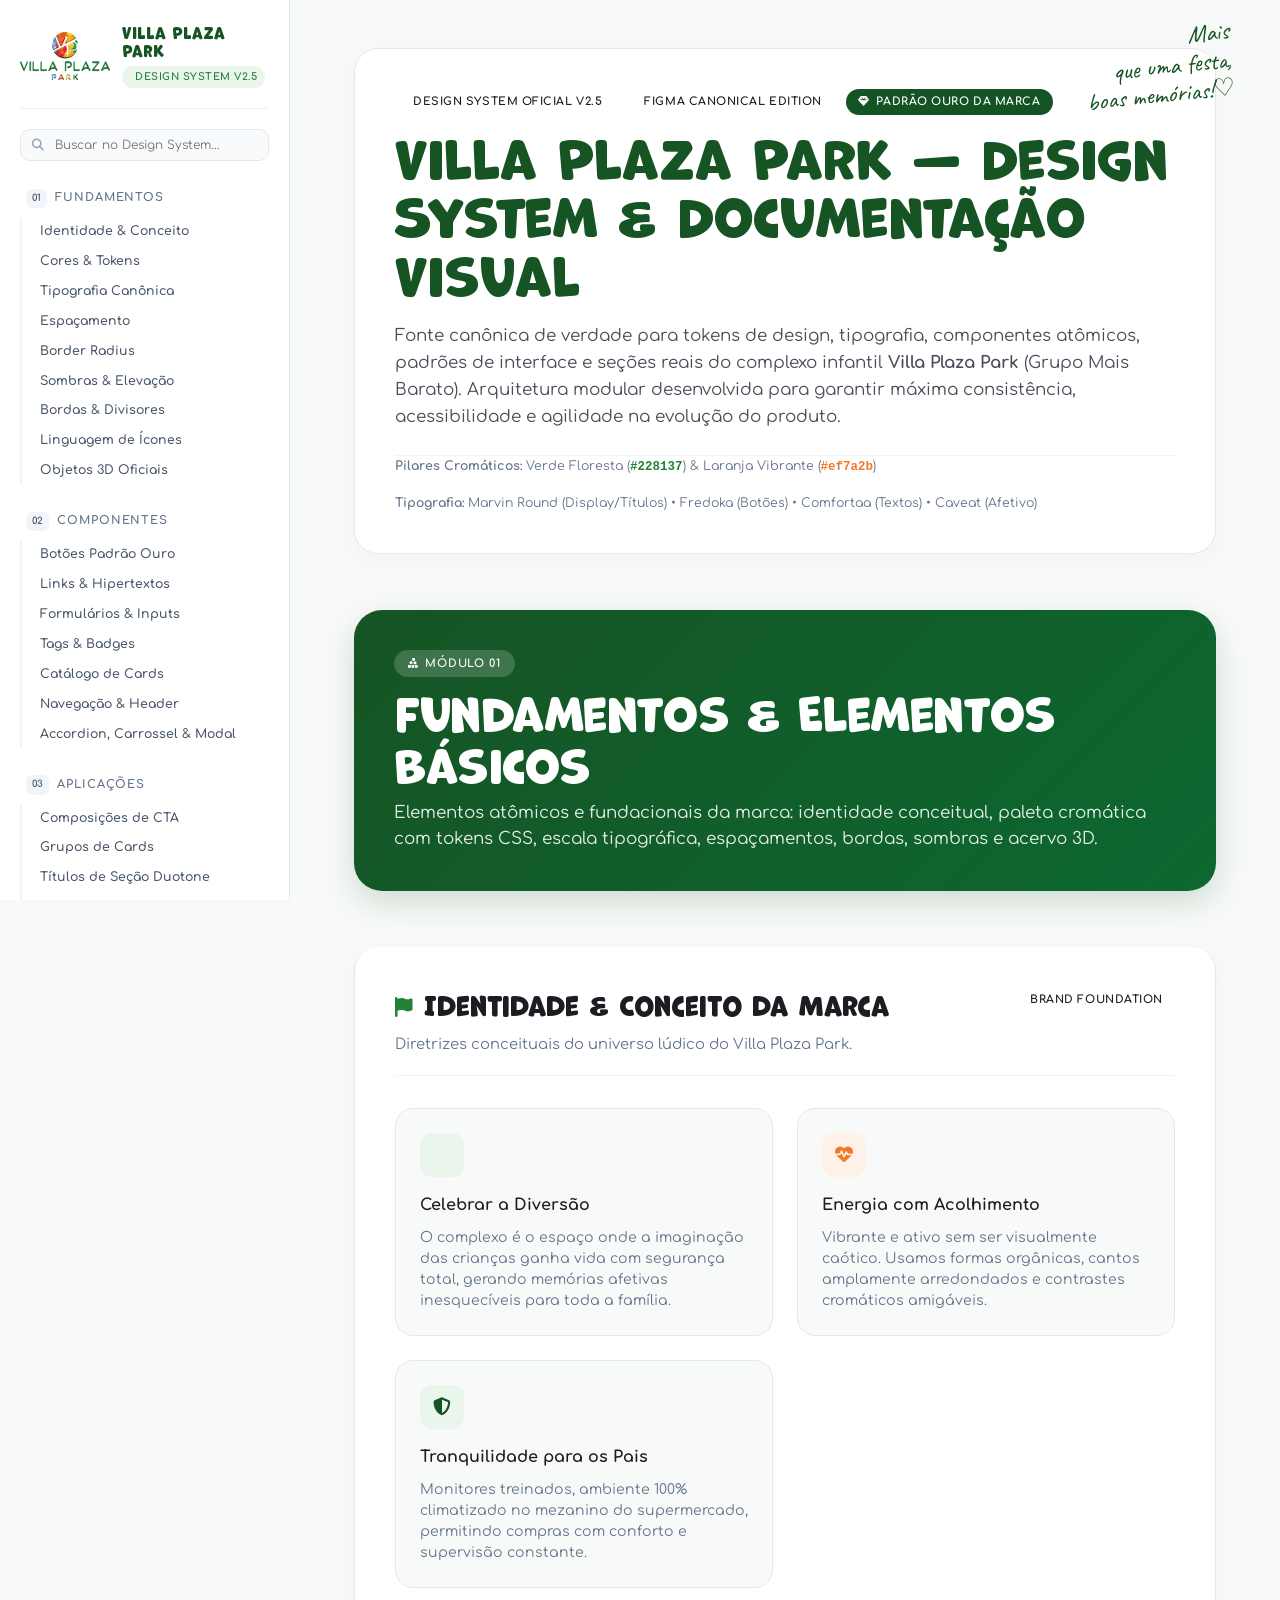
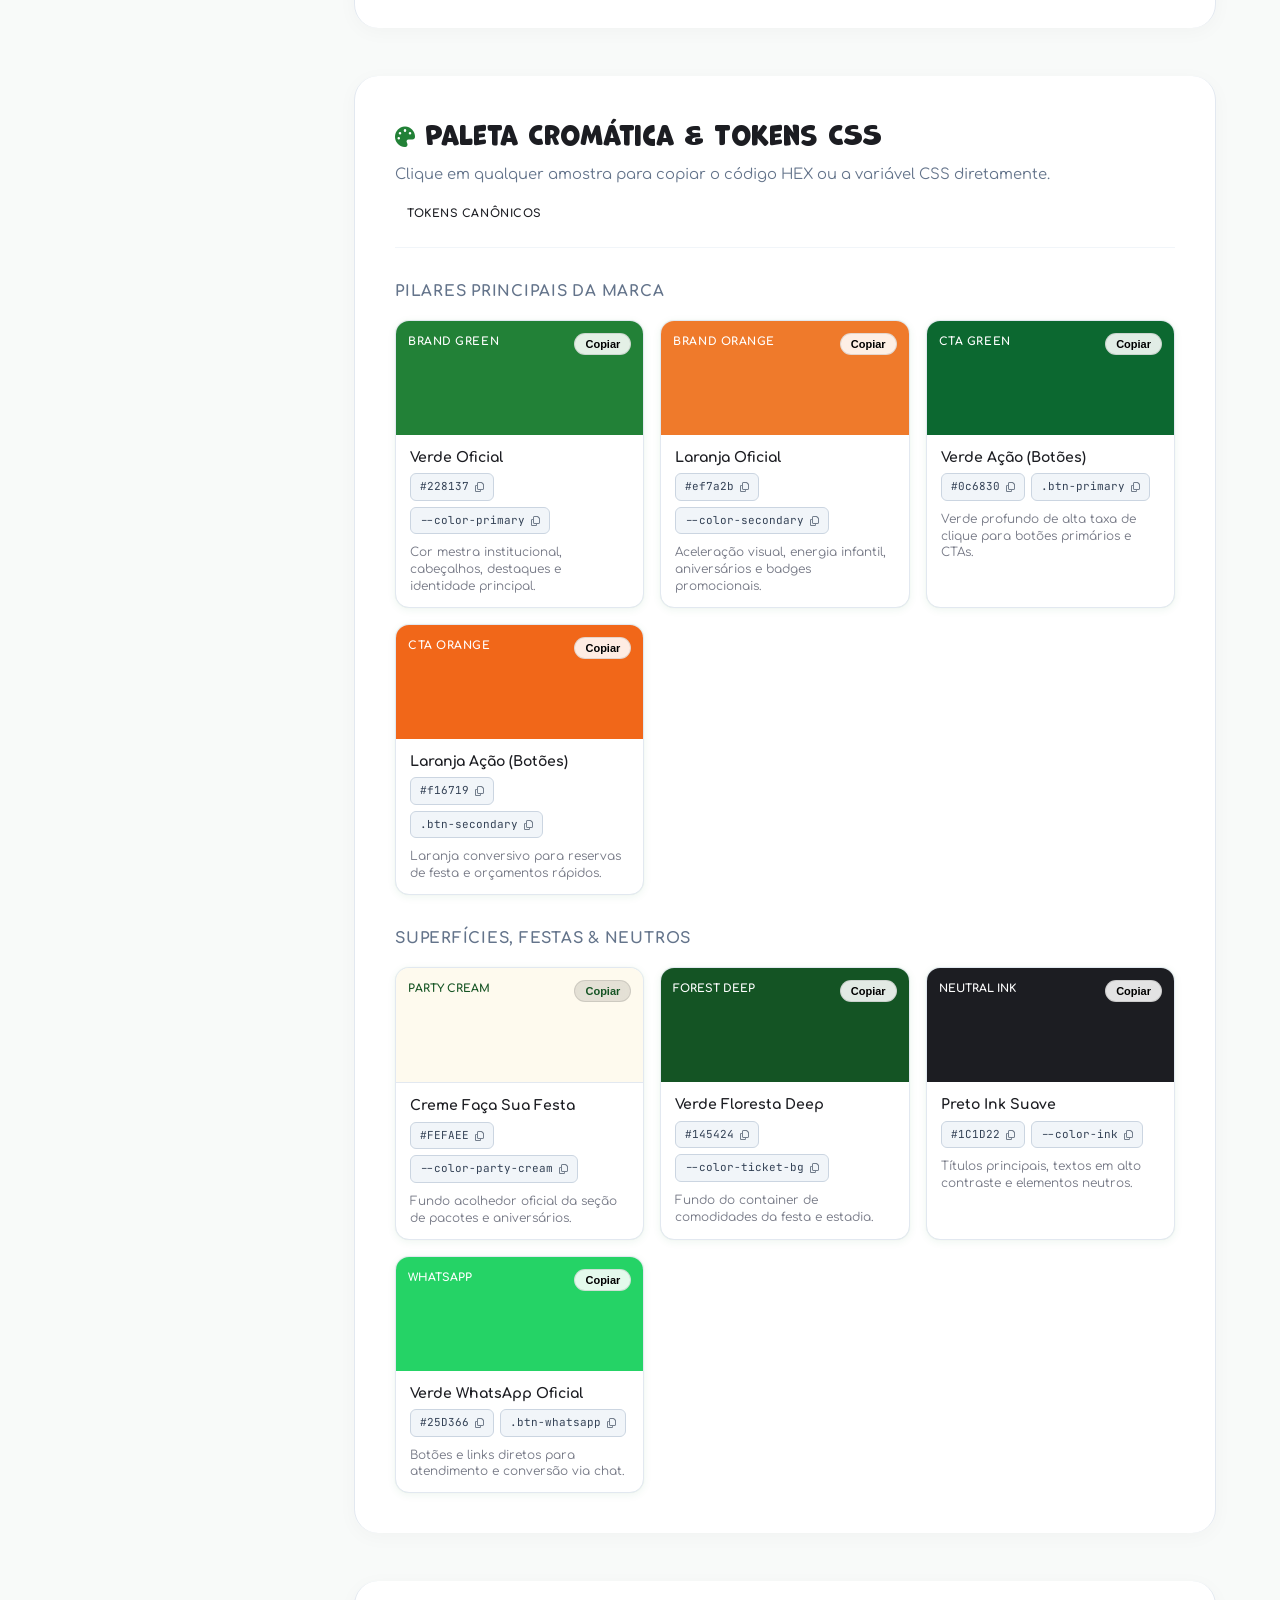
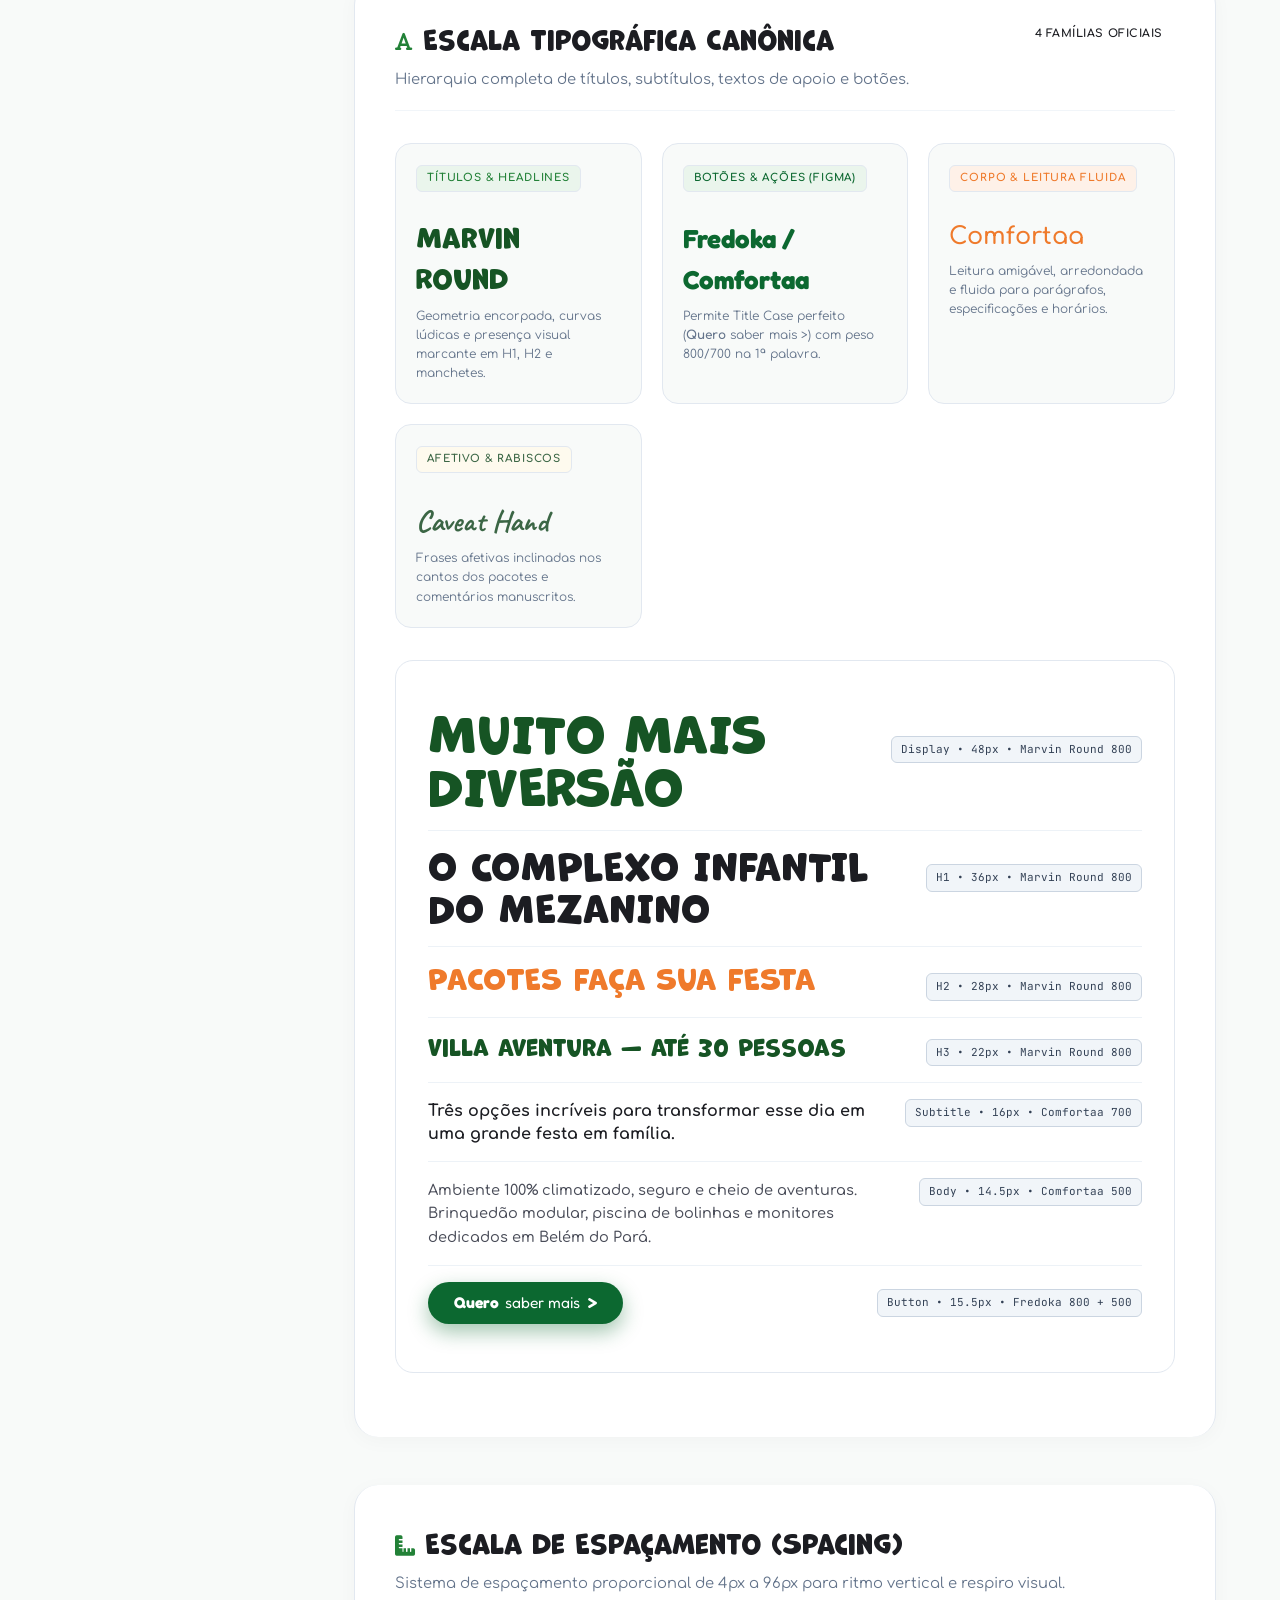
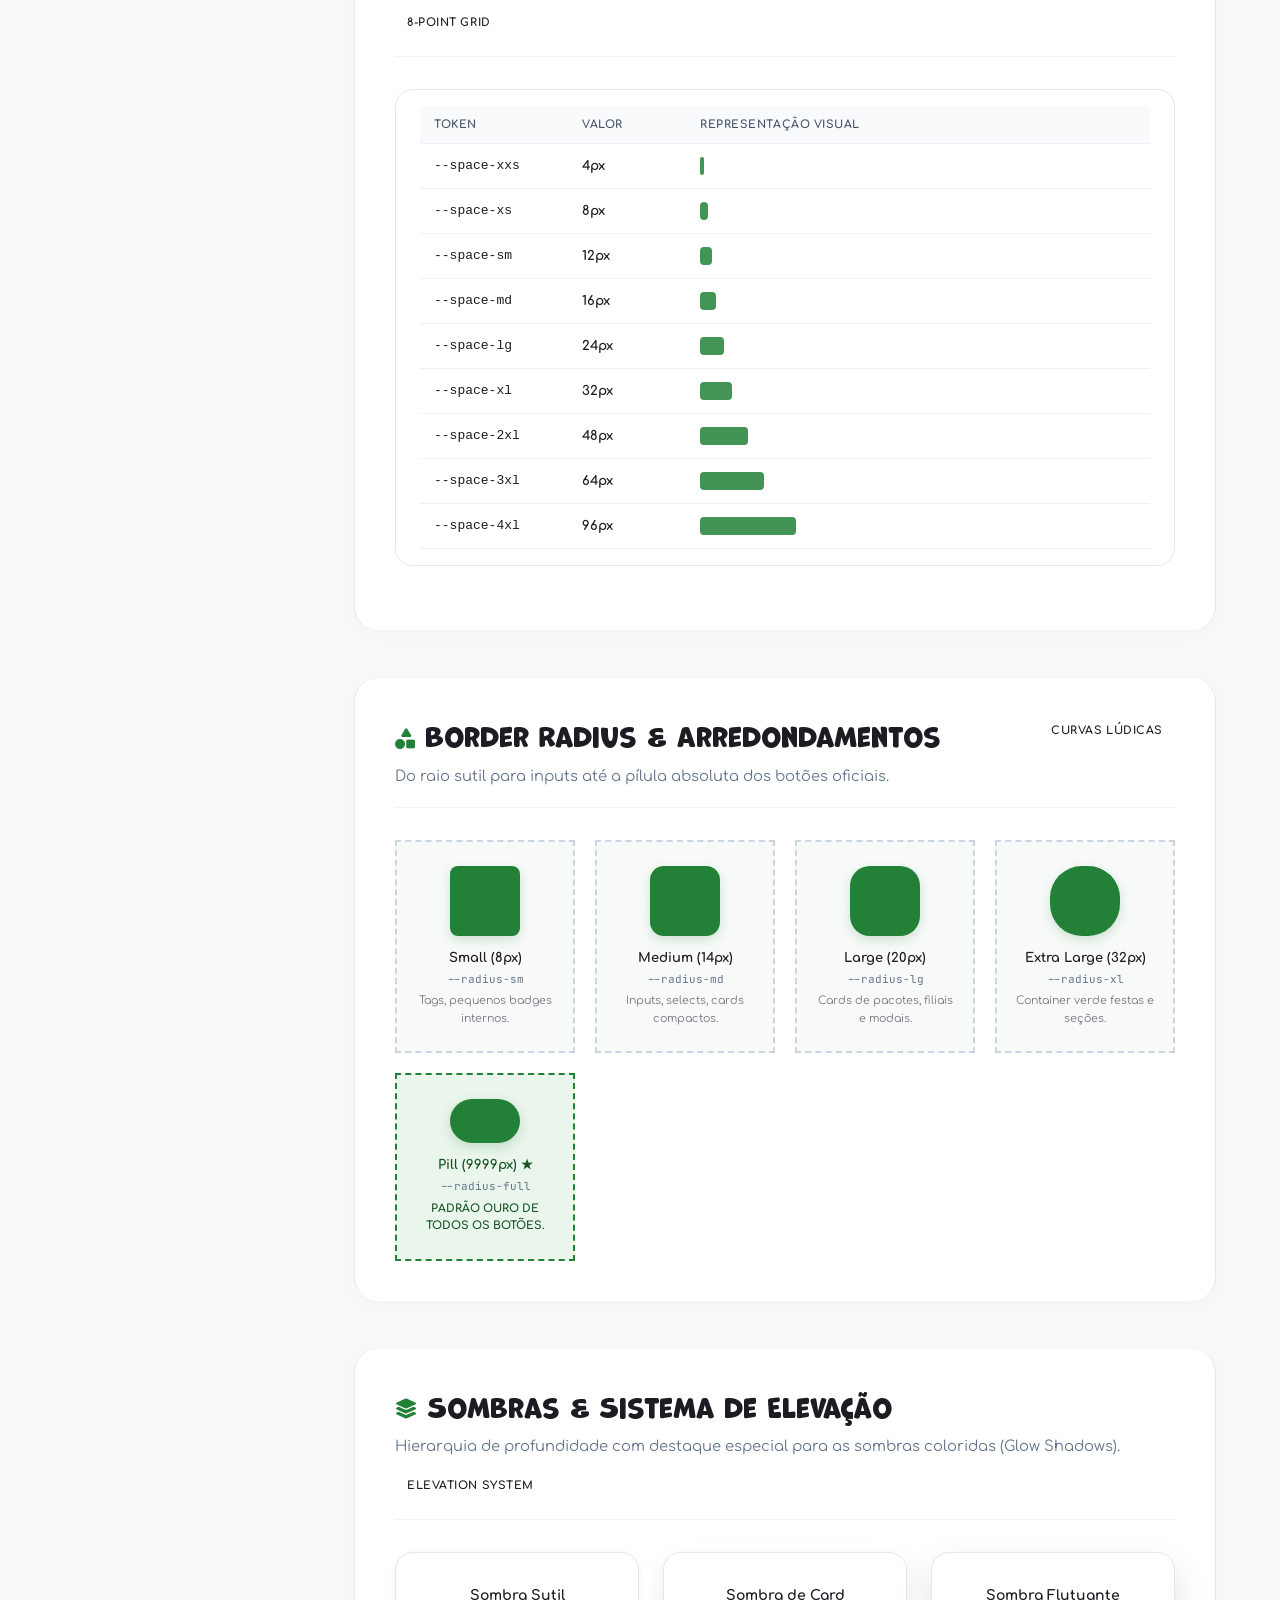
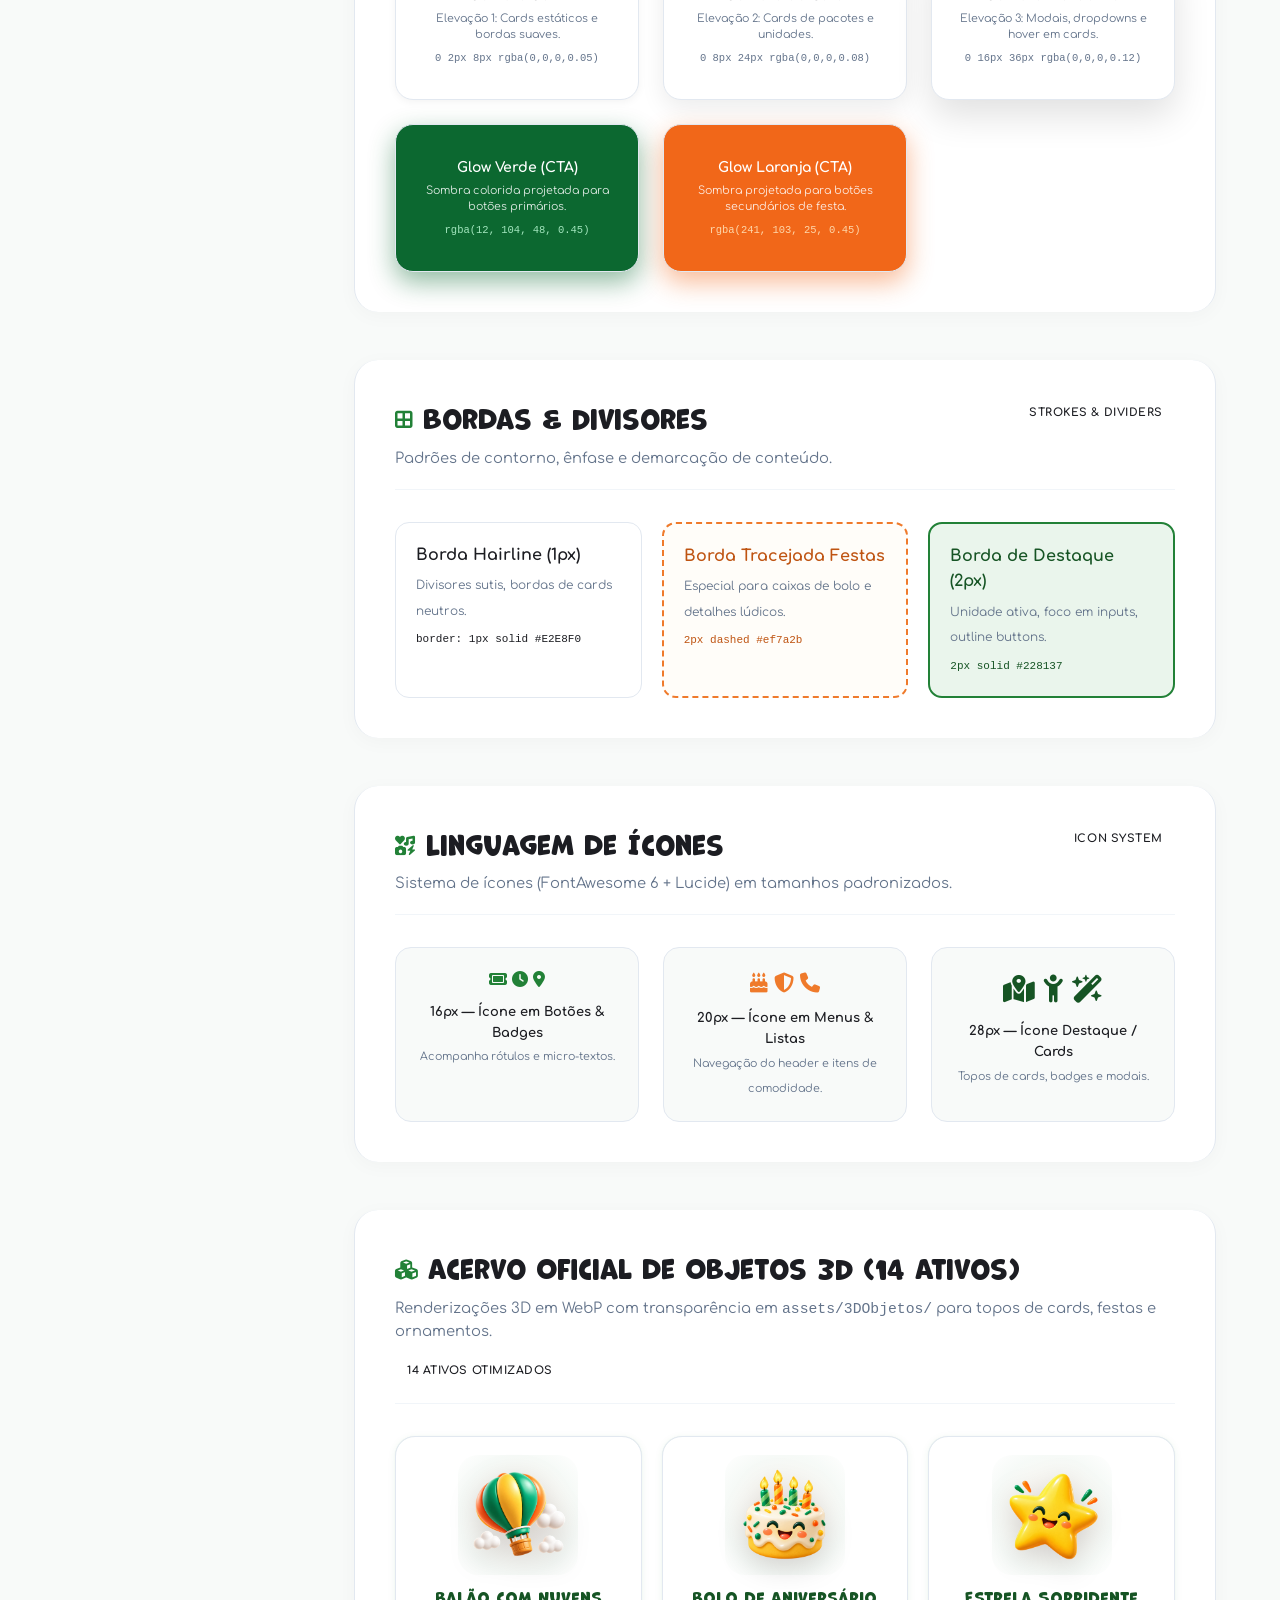
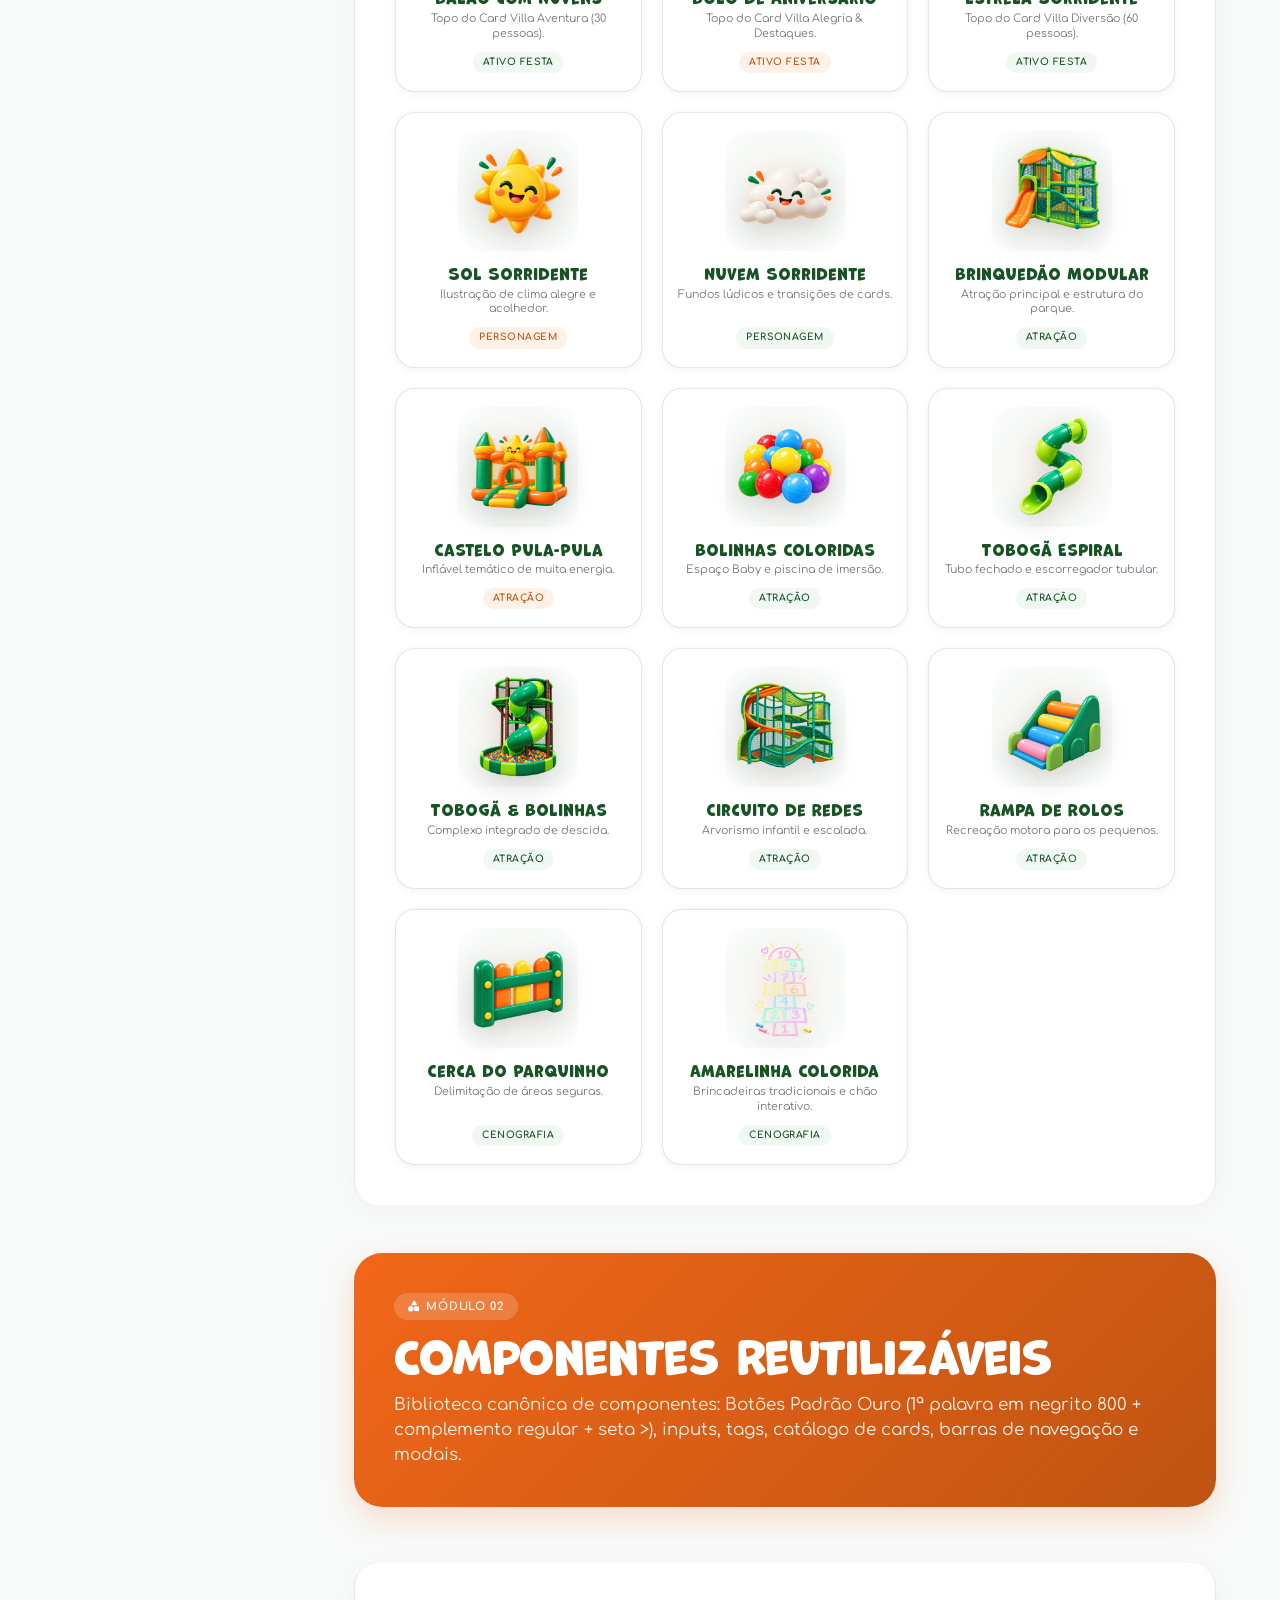
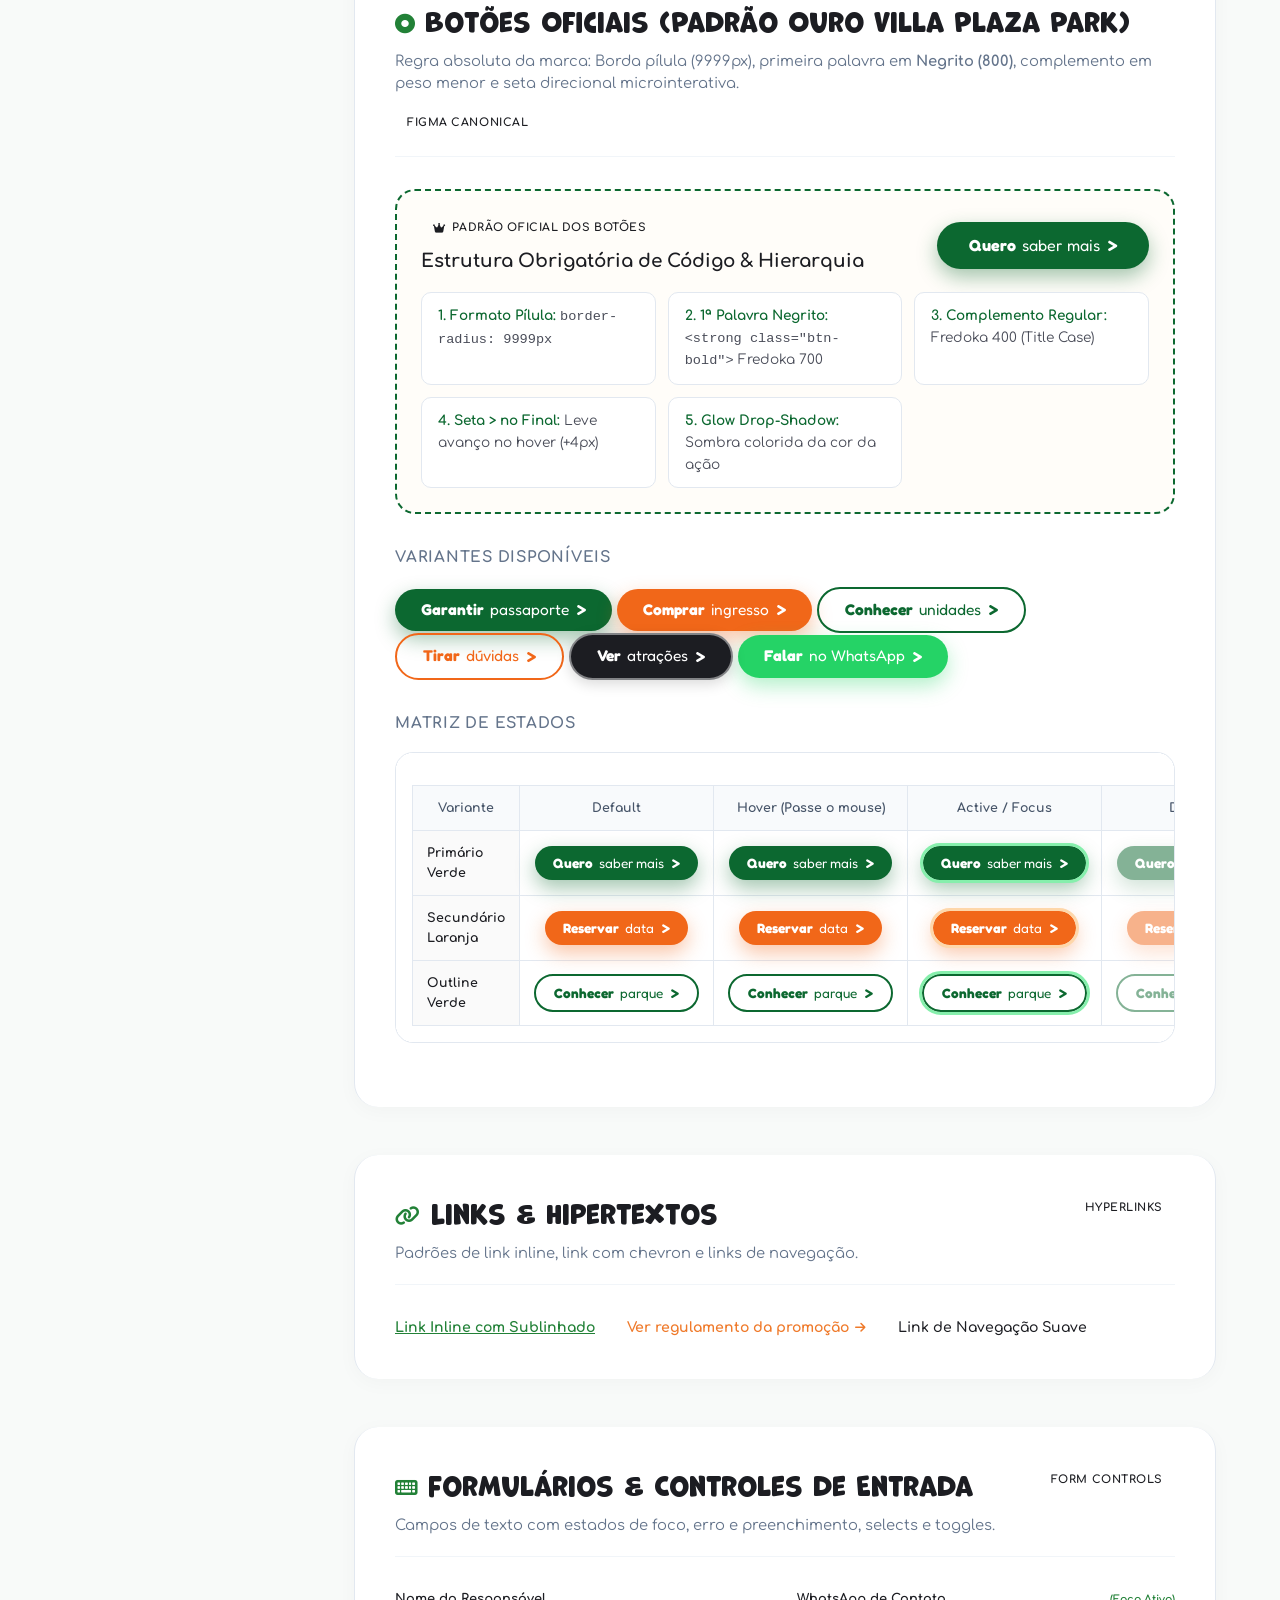
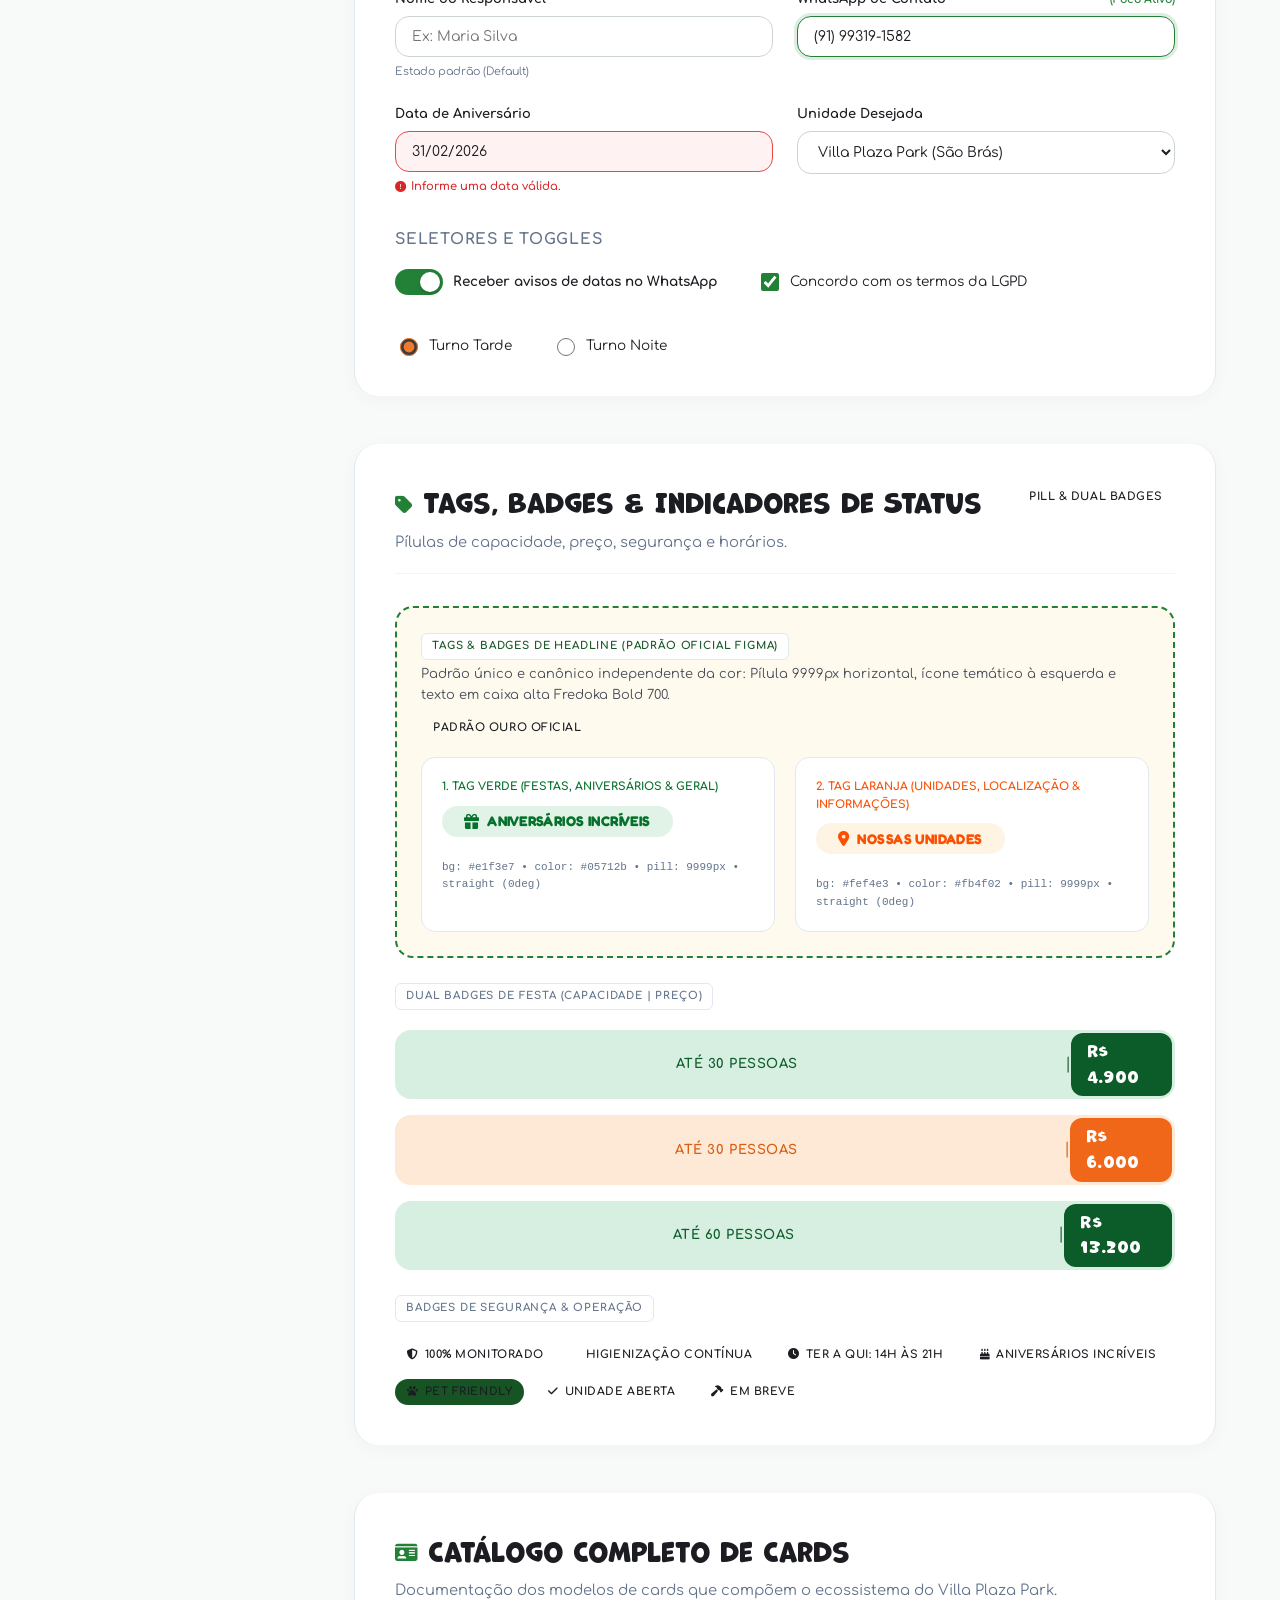
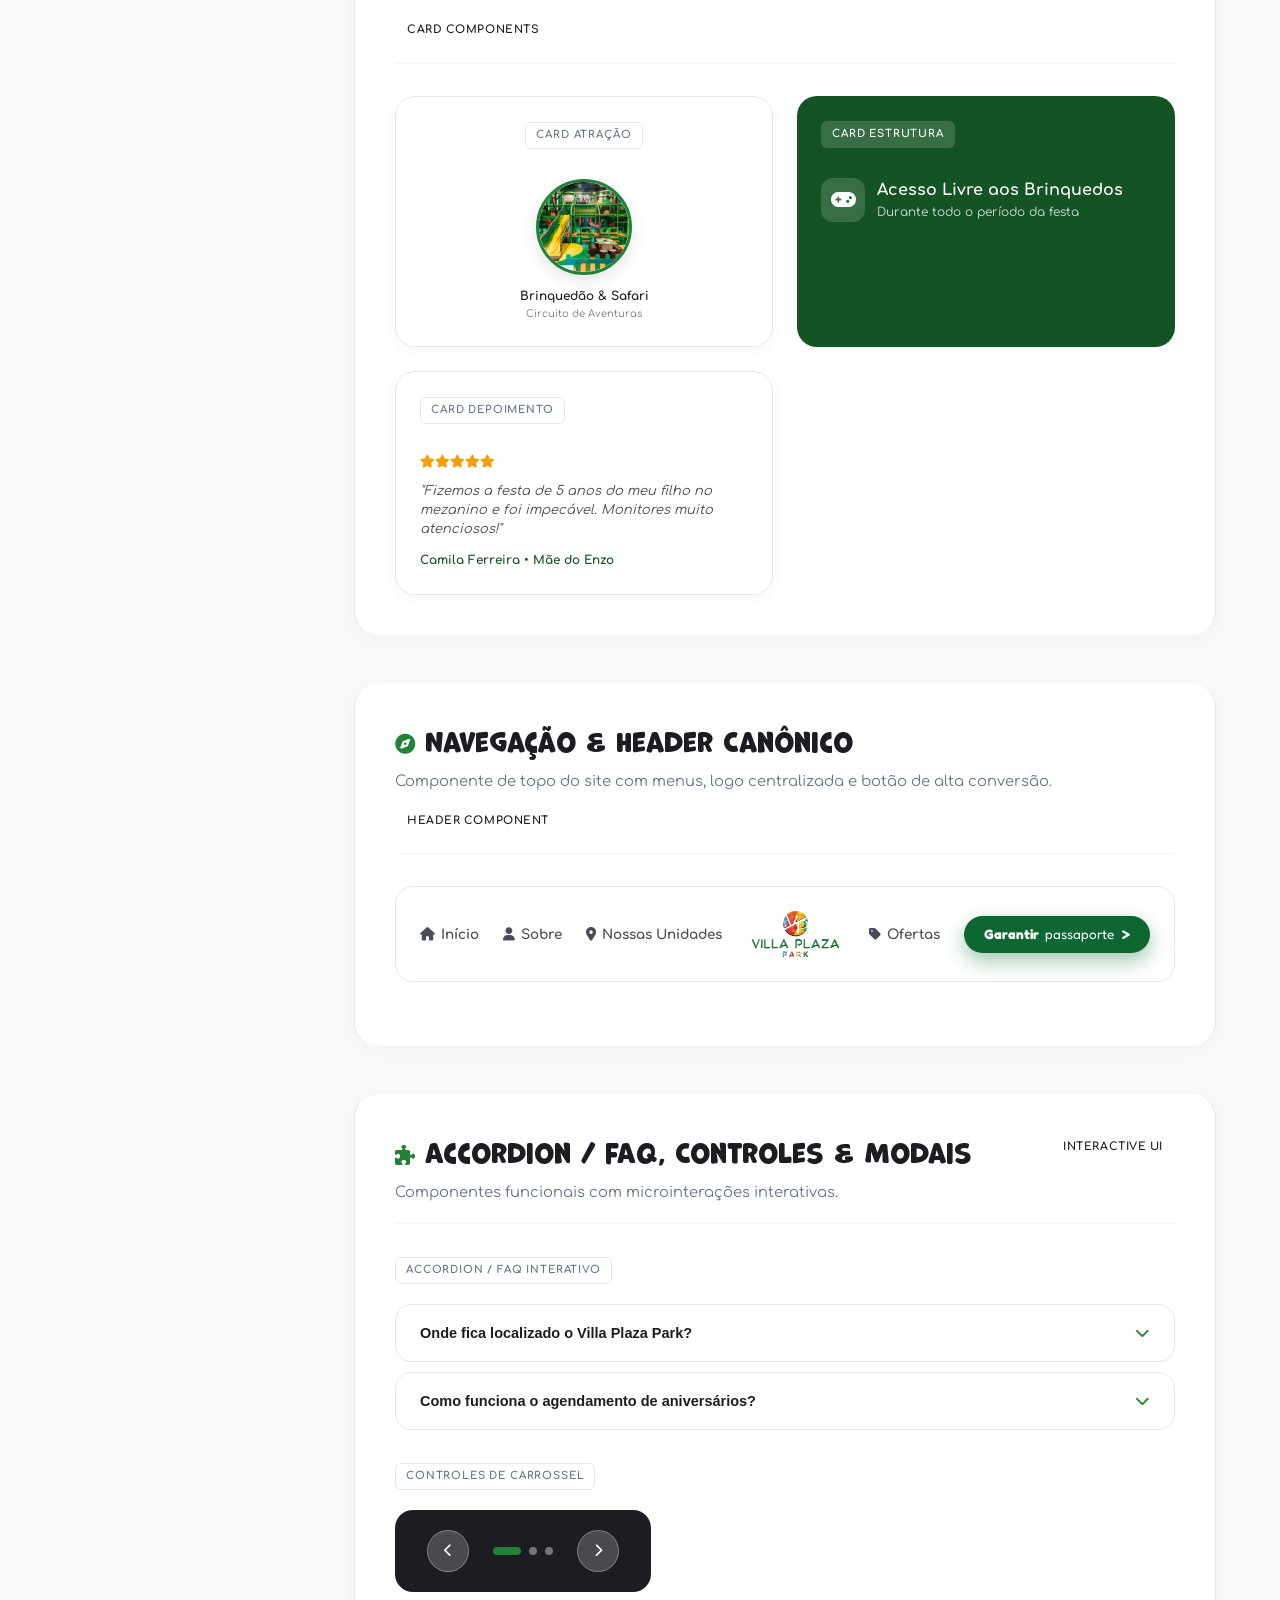
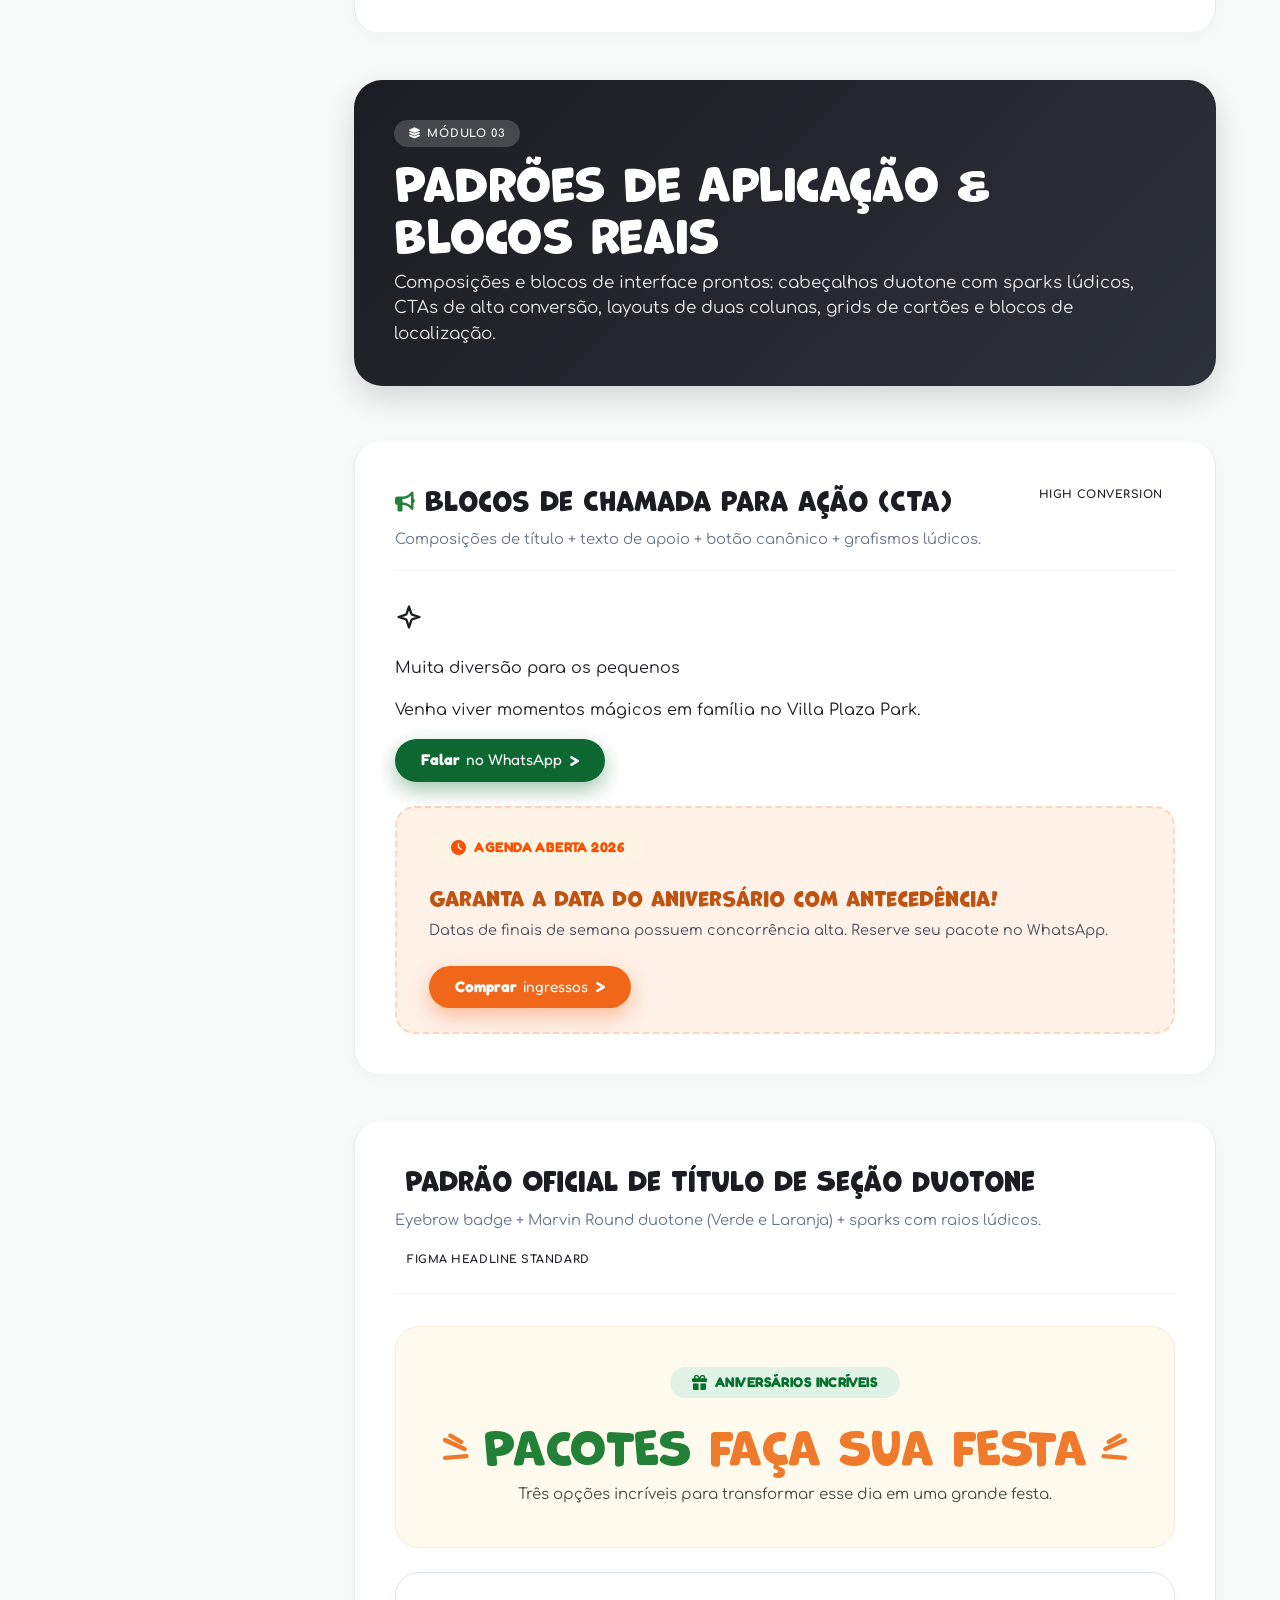
==== commit 8905f0b5: "fix(site): remover CTAs de Sobre e Estadia, redirecionar todos botoes para modal e uniformizar Villa" ====
--- a/design-system-preview.html
+++ b/design-system-preview.html
@@ -931,7 +931,7 @@
       <section id="botoes" class="ds-doc-section">
         <div class="ds-doc-section-head">
           <div>
-            <h3 class="ds-doc-title"><i class="fa-solid fa-circle-dot"></i> Botões Oficiais (Padrão Ouro Villa Park)</h3>
+            <h3 class="ds-doc-title"><i class="fa-solid fa-circle-dot"></i> Botões Oficiais (Padrão Ouro Villa Plaza Park)</h3>
             <p class="ds-doc-desc">Regra absoluta da marca: Borda pílula (9999px), primeira palavra em <strong>Negrito (800)</strong>, complemento em peso menor e seta direcional microinterativa.</p>
           </div>
           <span class="ds-badge badge-green">Figma Canonical</span>
@@ -1196,7 +1196,7 @@
         <div class="ds-doc-section-head">
           <div>
             <h3 class="ds-doc-title"><i class="fa-solid fa-id-card"></i> Catálogo Completo de Cards</h3>
-            <p class="ds-doc-desc">Documentação dos modelos de cards que compõem o ecossistema do Villa Park.</p>
+            <p class="ds-doc-desc">Documentação dos modelos de cards que compõem o ecossistema do Villa Plaza Park.</p>
           </div>
           <span class="ds-badge badge-green">Card Components</span>
         </div>
@@ -1565,9 +1565,9 @@
                 <div class="ds-dual-badge badge-green flex items-center justify-center text-center" style="justify-content: center; text-align: center;">
                   <span class="ds-badge-cap text-center w-full block" style="text-align: center; width: 100%; display: block;">ATÉ 30 PESSOAS</span>
                 </div>
-                <a href="https://wa.me/5591993191582?text=Ol%C3%A1%2C%20gostaria%20de%20saber%20mais%20sobre%20o%20pacote%20Villa%20Aventura" target="_blank" class="ds-party-cta cta-green">
+                <button type="button" onclick="openOrderModal && openOrderModal()" class="ds-party-cta cta-green">
                   <strong class="cta-bold">Quero</strong> saber mais <span class="ds-cta-arrow">&gt;</span>
-                </a>
+                </button>
               </div>
             </div>
 
@@ -1622,9 +1622,9 @@
                 <div class="ds-dual-badge badge-orange flex items-center justify-center text-center" style="justify-content: center; text-align: center;">
                   <span class="ds-badge-cap text-center w-full block" style="text-align: center; width: 100%; display: block;">ATÉ 30 PESSOAS</span>
                 </div>
-                <a href="https://wa.me/5591993191582?text=Ol%C3%A1%2C%20gostaria%20de%20saber%20mais%20sobre%20o%20pacote%20Villa%20Alegria" target="_blank" class="ds-party-cta cta-orange">
+                <button type="button" onclick="openOrderModal && openOrderModal()" class="ds-party-cta cta-orange">
                   <strong class="cta-bold">Quero</strong> saber mais <span class="ds-cta-arrow">&gt;</span>
-                </a>
+                </button>
               </div>
             </div>
 
@@ -1679,9 +1679,9 @@
                 <div class="ds-dual-badge badge-green flex items-center justify-center text-center" style="justify-content: center; text-align: center;">
                   <span class="ds-badge-cap text-center w-full block" style="text-align: center; width: 100%; display: block;">ATÉ 60 PESSOAS</span>
                 </div>
-                <a href="https://wa.me/5591993191582?text=Ol%C3%A1%2C%20gostaria%20de%20saber%20mais%20sobre%20o%20pacote%20Villa%20Divers%C3%A3o" target="_blank" class="ds-party-cta cta-green">
+                <button type="button" onclick="openOrderModal && openOrderModal()" class="ds-party-cta cta-green">
                   <strong class="cta-bold">Quero</strong> saber mais <span class="ds-cta-arrow">&gt;</span>
-                </a>
+                </button>
               </div>
             </div>
           </div>
--- a/src/css/design-system.css
+++ b/src/css/design-system.css
@@ -3644,7 +3644,7 @@
 }
 
 /* ==========================================================================
-   SEÇÃO S5.2 — O QUE VOCÊ ENCONTRA NO VILLA PARK (CARROSSEL DE ATRAÇÕES)
+   SEÇÃO S5.2 — O QUE VOCÊ ENCONTRA NO VILLA PLAZA PARK (CARROSSEL DE ATRAÇÕES)
    ========================================================================== */
 .atracoes-section {
   background-color: #FDEA76;
